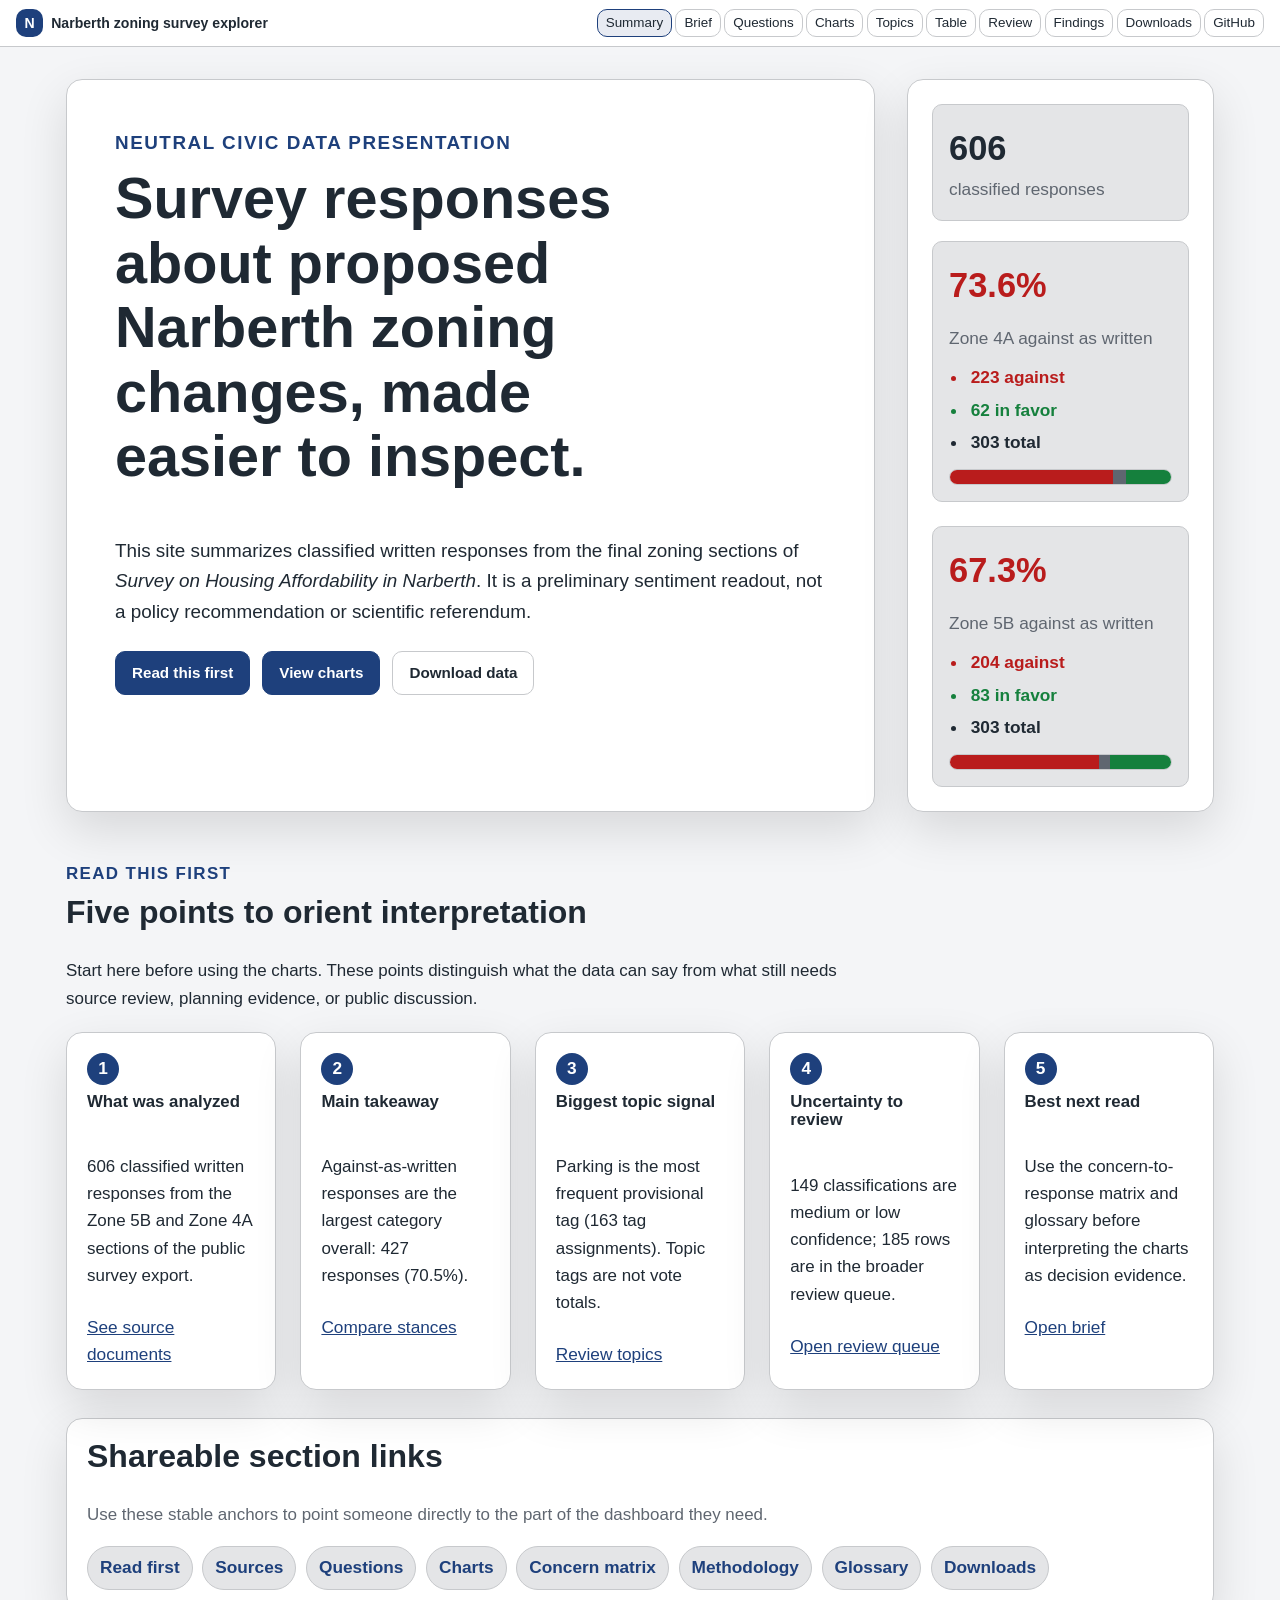
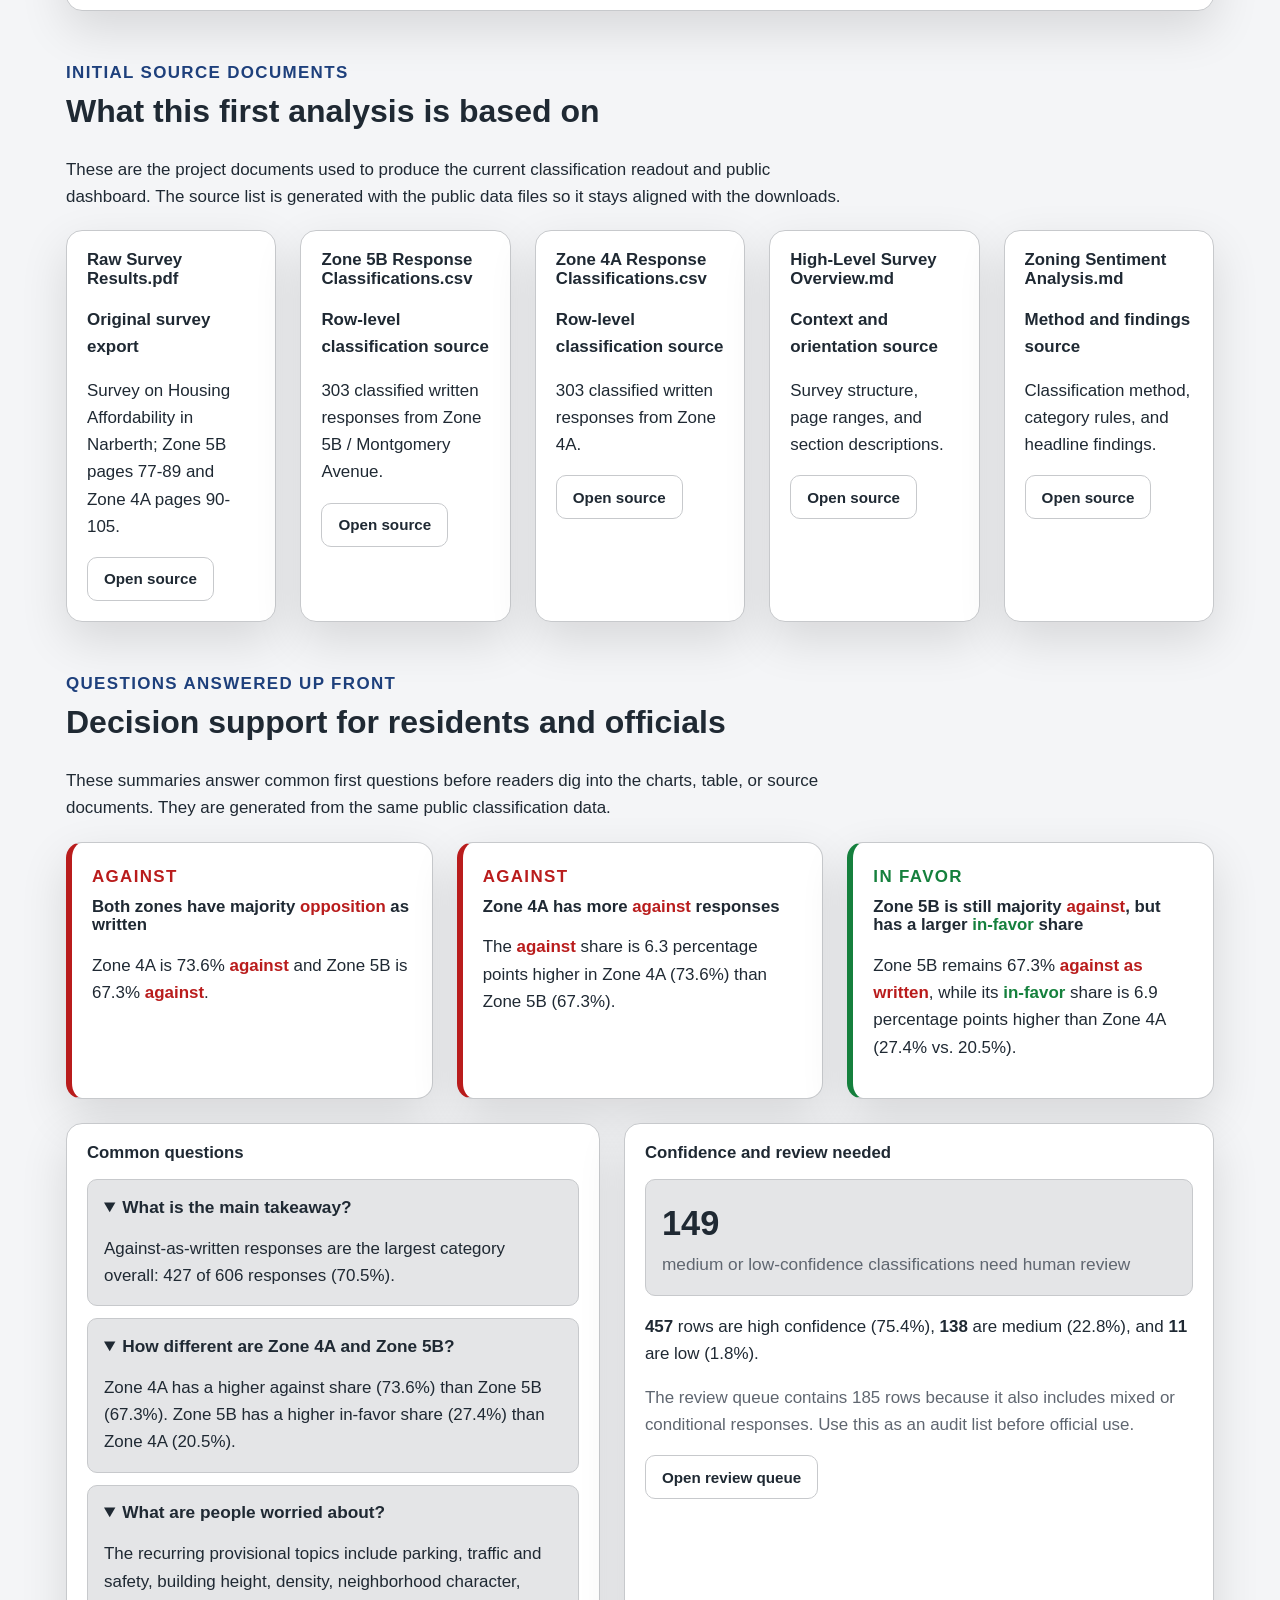
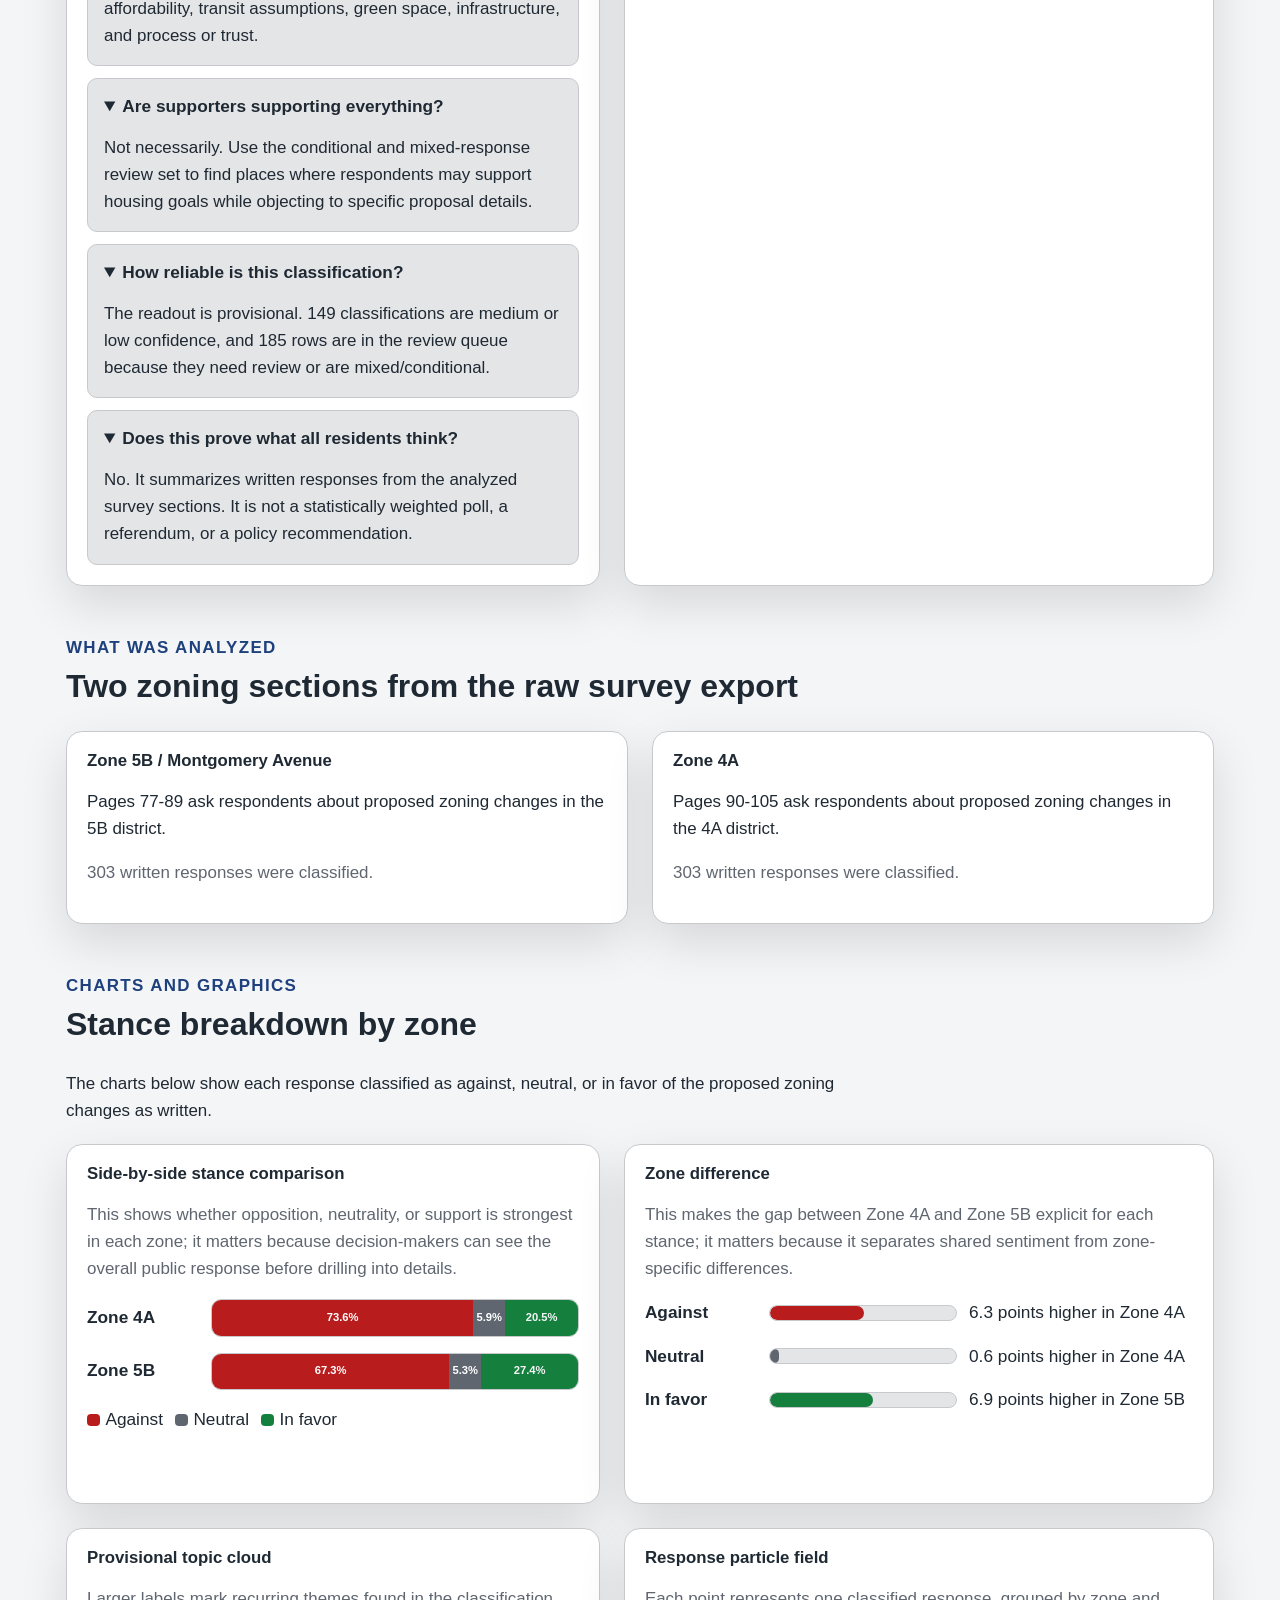
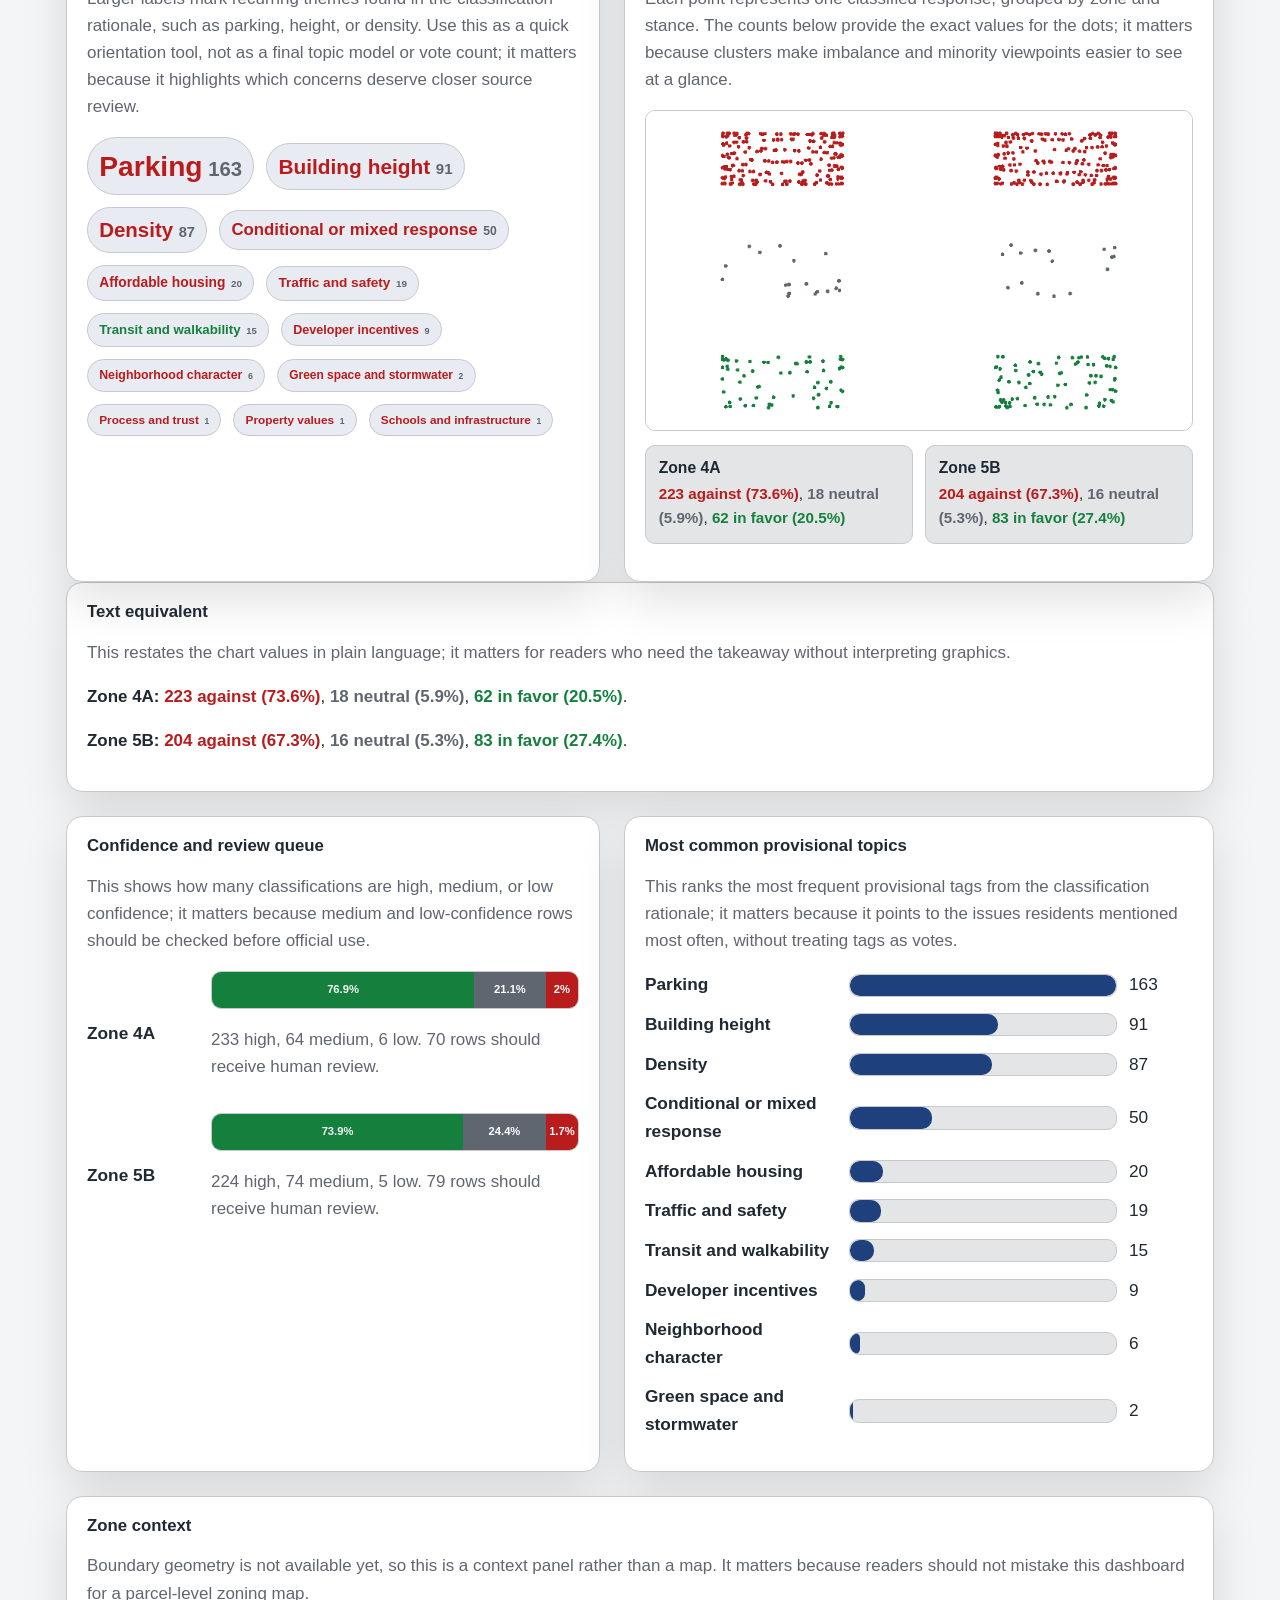
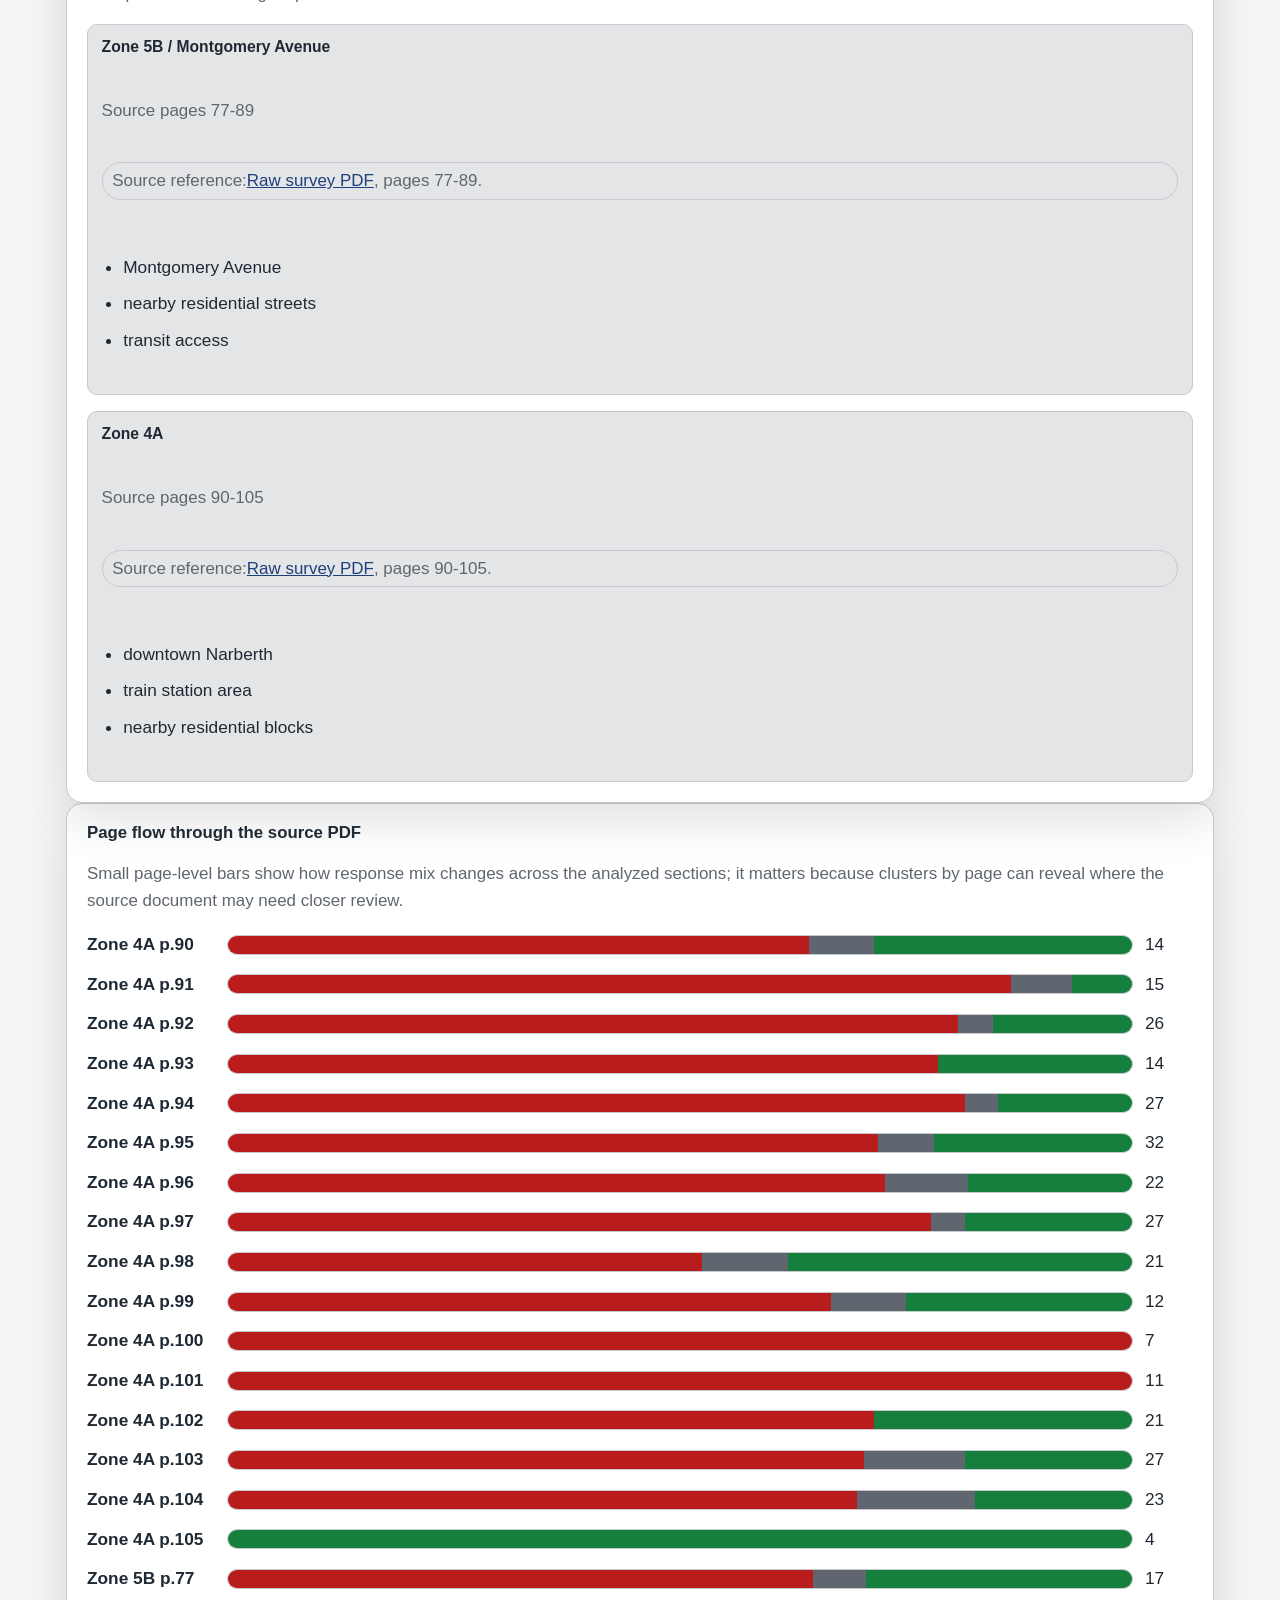
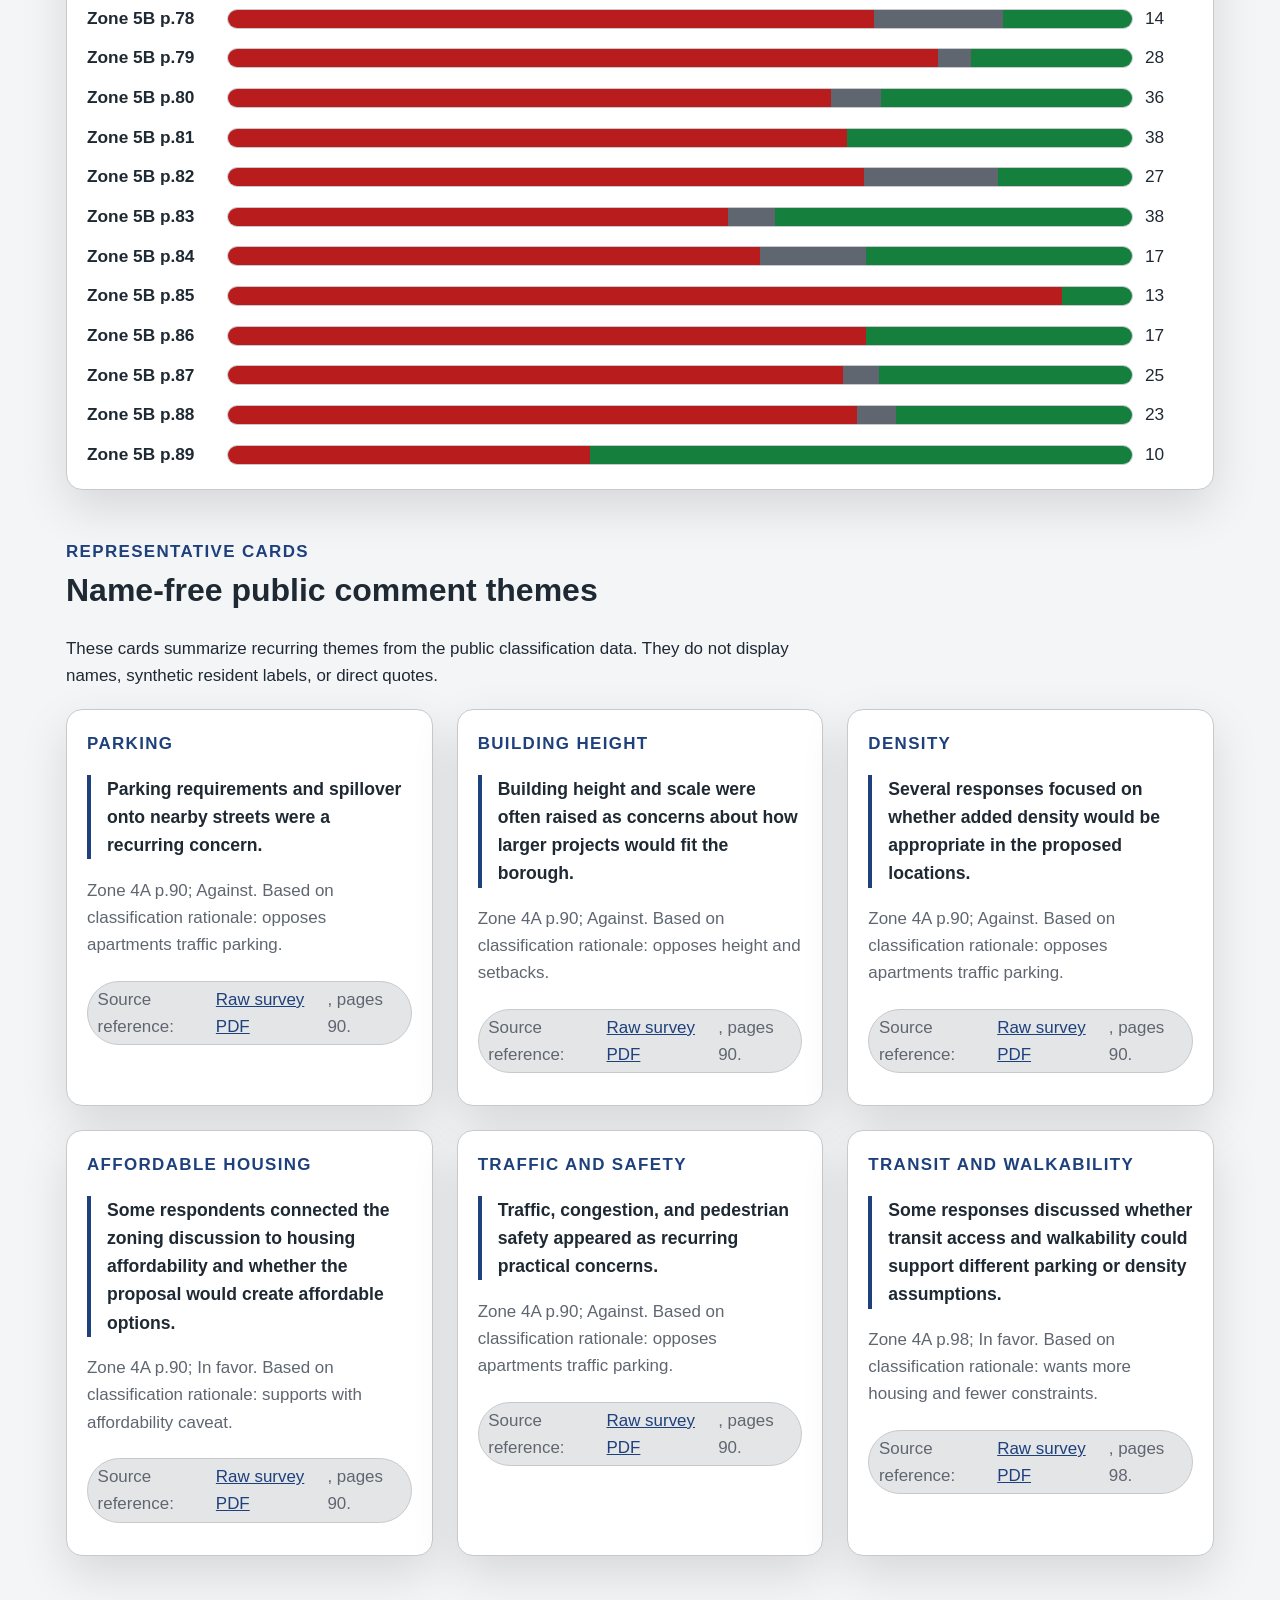
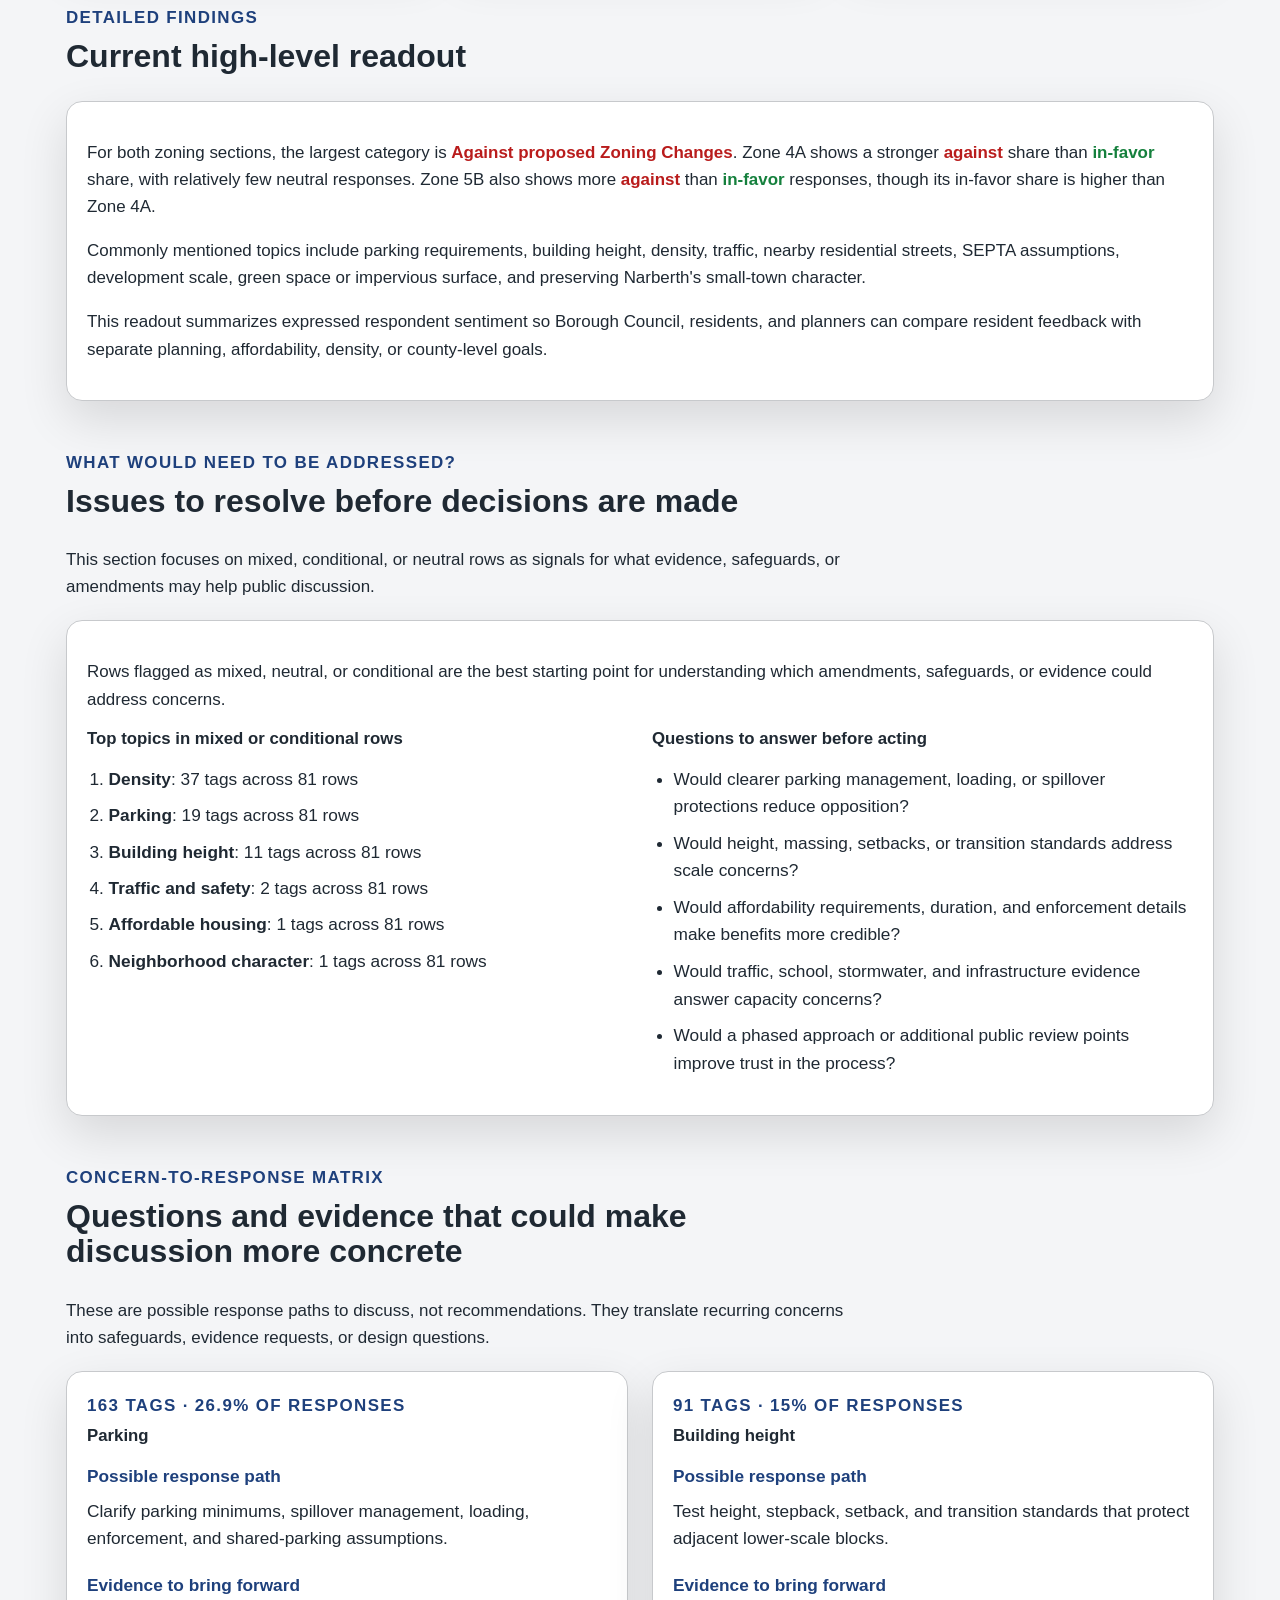
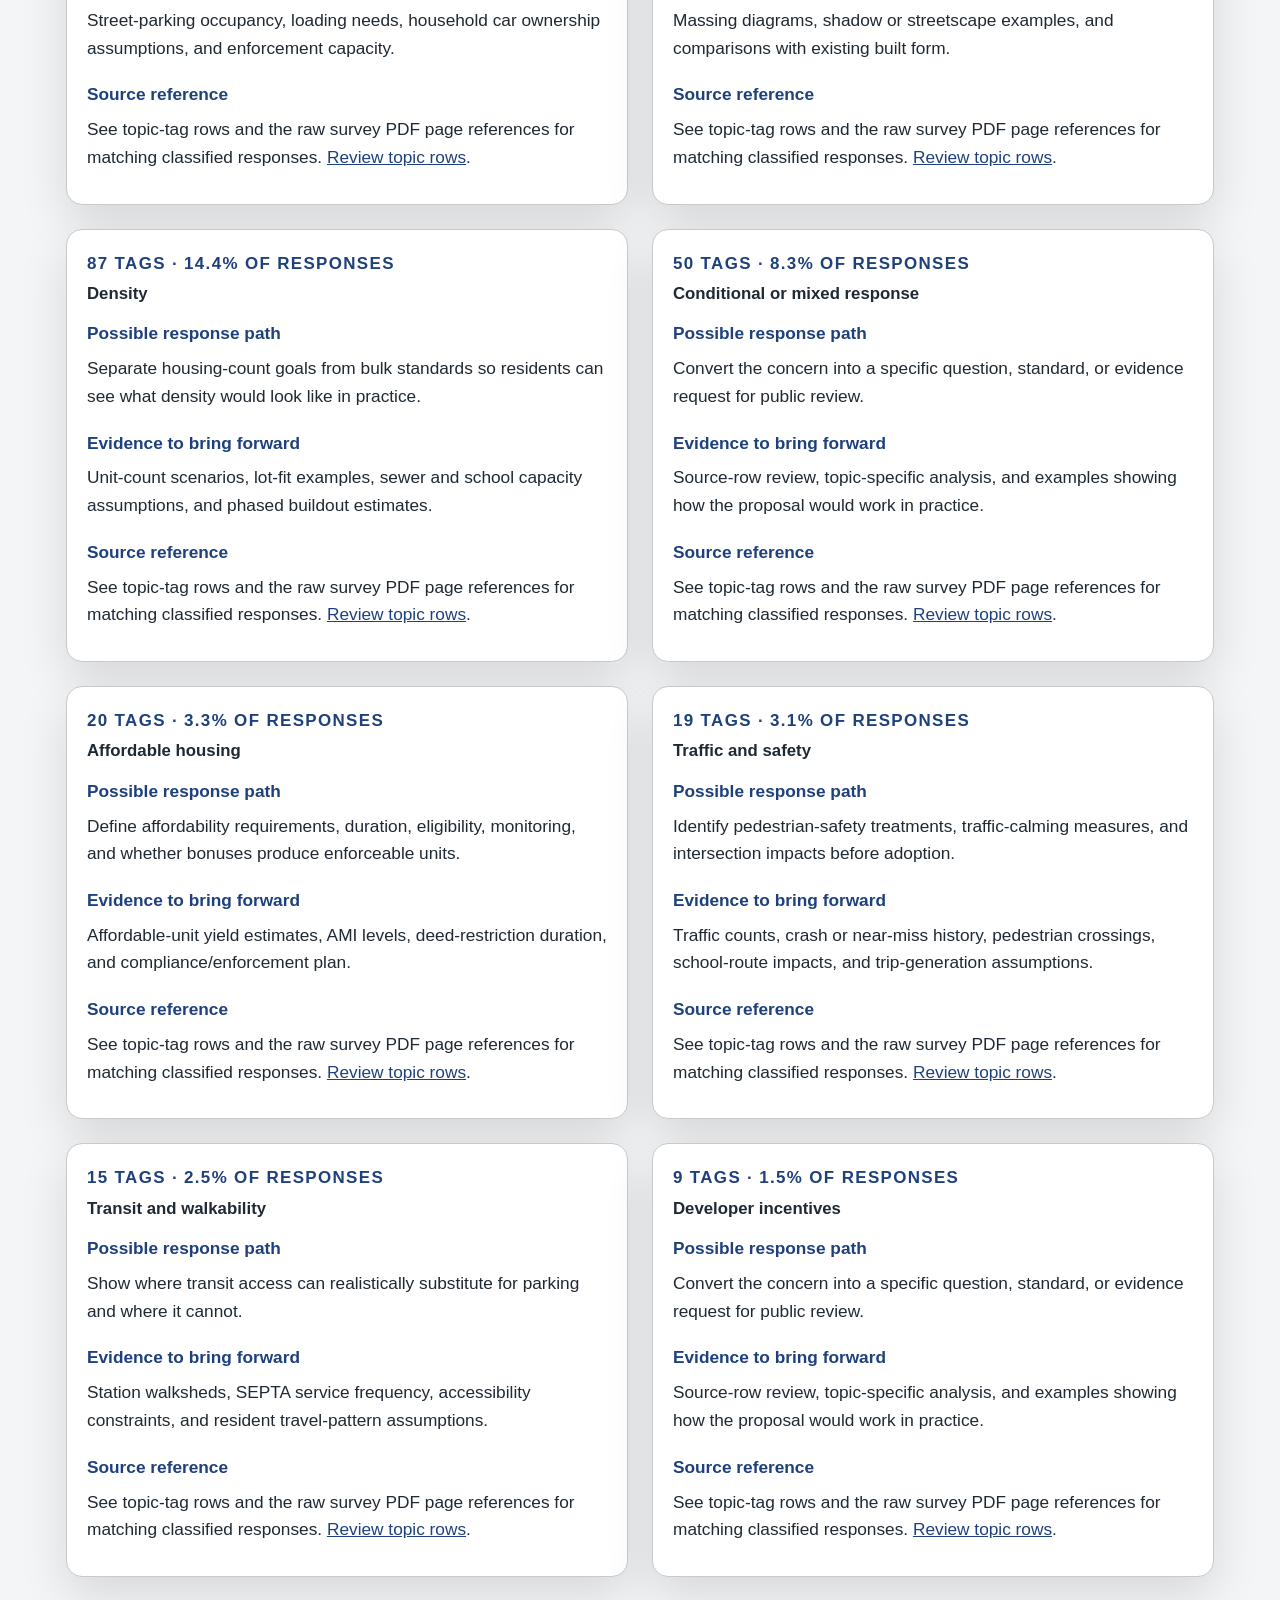
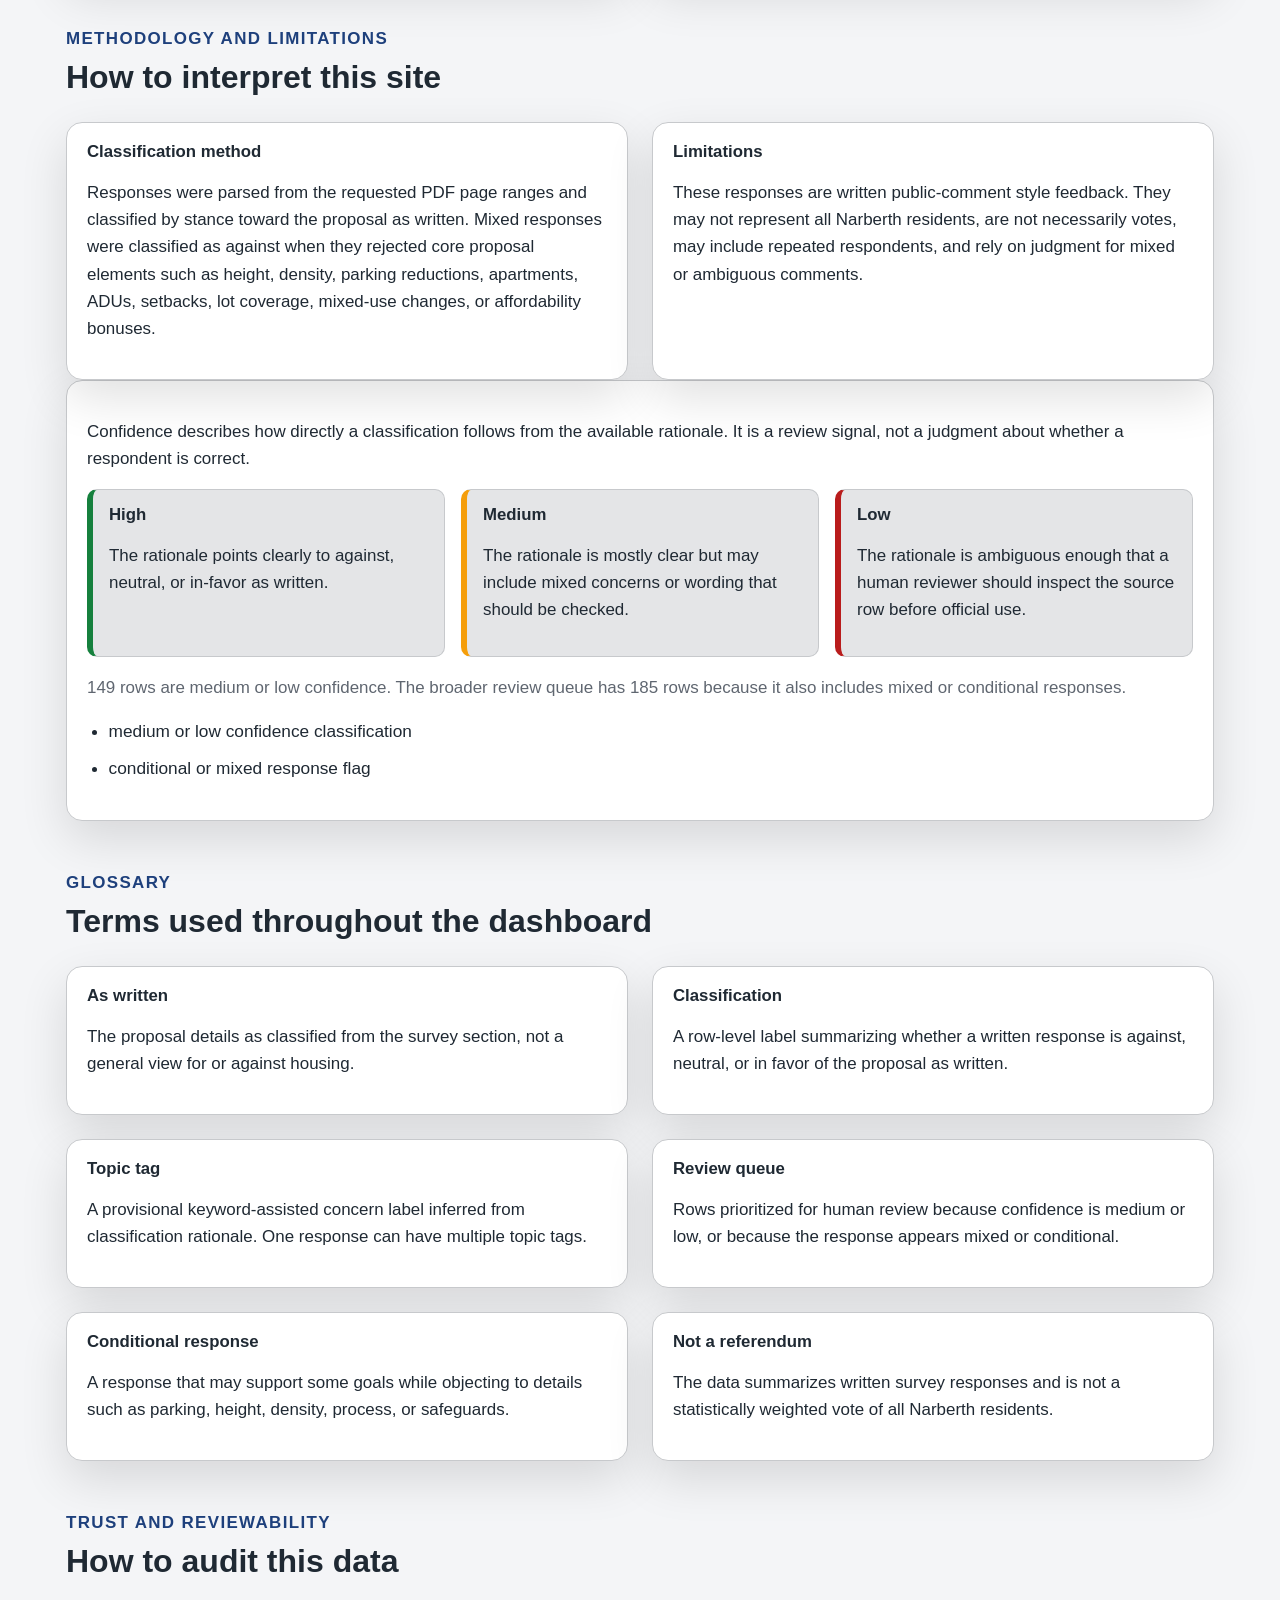
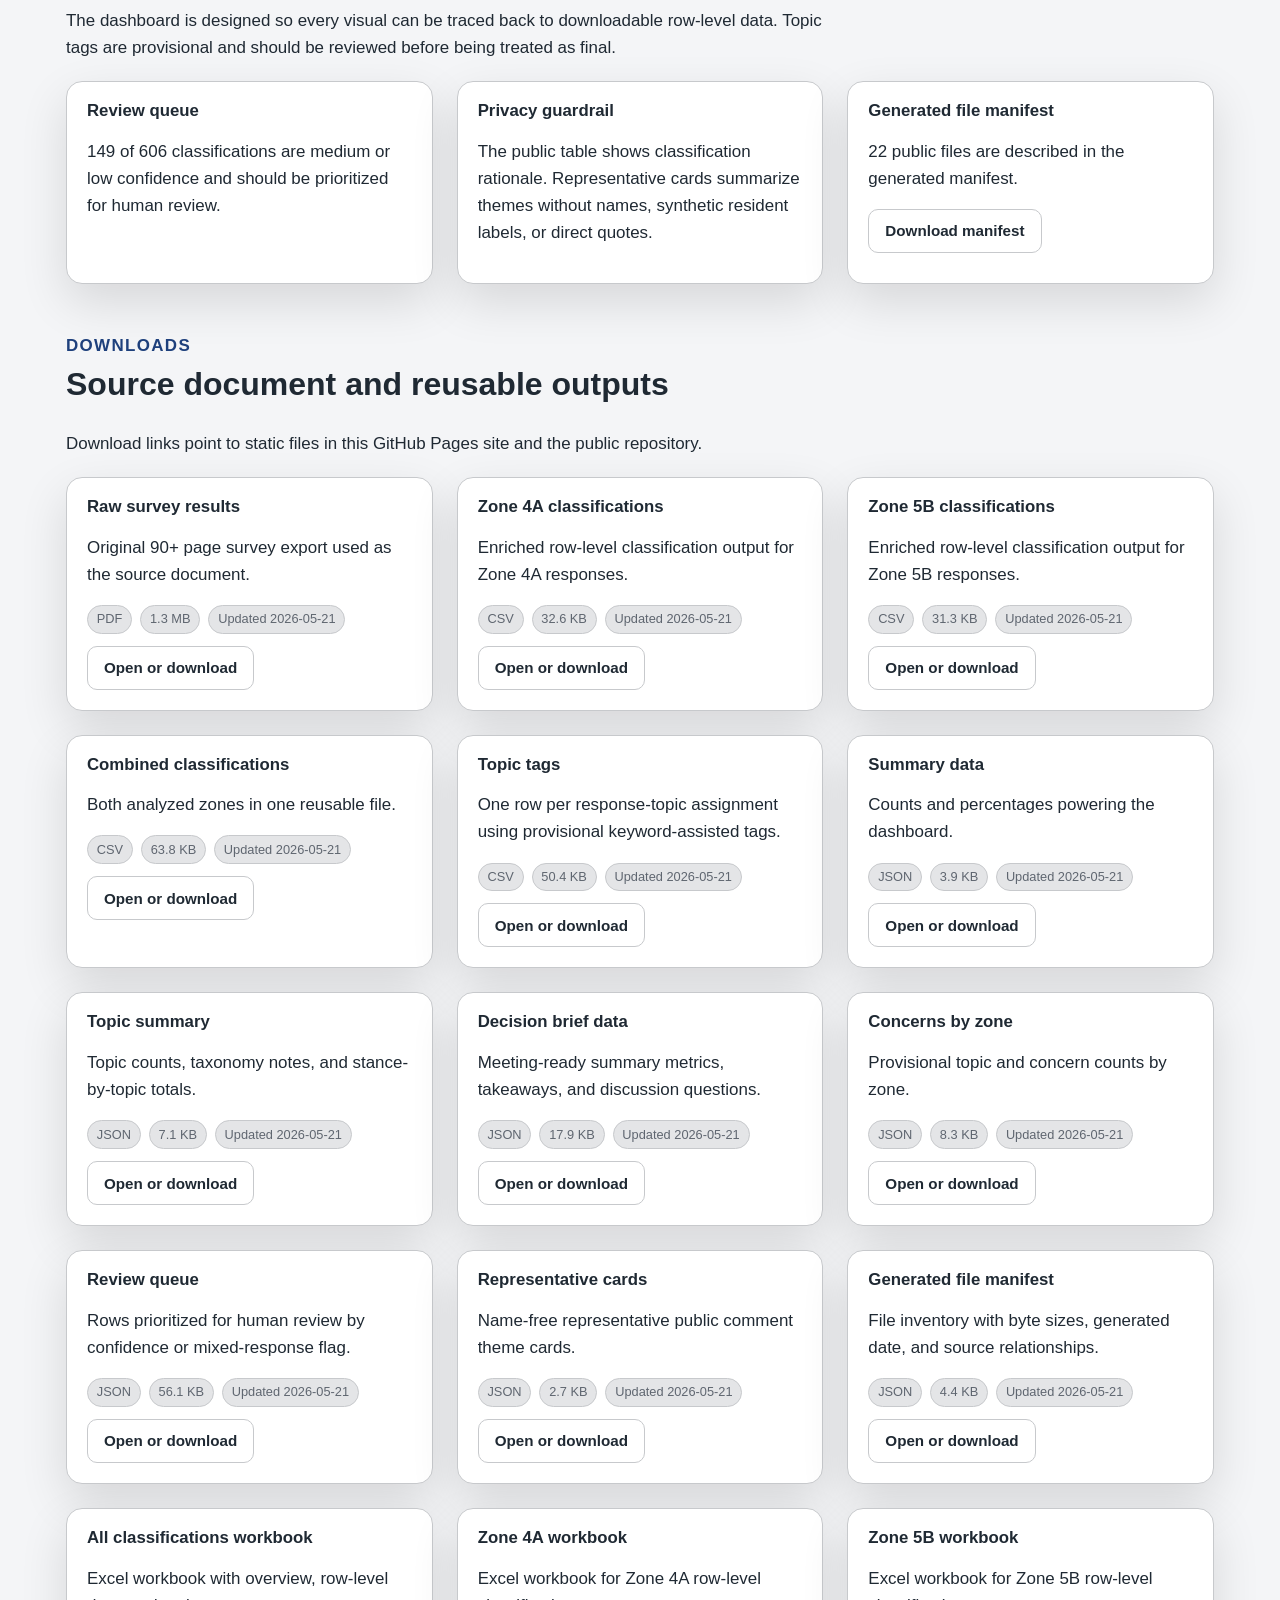
==== docs/index.html @ 522f93df "feat(site): clarify chart takeaways Co-authored-by: Copilot <223556219+Copilot@users.noreply.github." ====
<!doctype html>
<html lang="en">
  <head>
    <meta charset="utf-8">
    <meta name="viewport" content="width=device-width, initial-scale=1">
    <script>
      (() => {
        const param = new URLSearchParams(window.location.search).get("clawpilotTheme");
        const theme =
          param || (window.matchMedia("(prefers-color-scheme: dark)").matches ? "dark" : "light");
        document.documentElement.setAttribute("data-theme", theme);
      })();
    </script>
    <title>Narberth zoning survey explorer</title>
    <meta
      name="description"
      content="Neutral public dashboard for Narberth zoning survey sentiment in Zone 4A and Zone 5B."
    >
    <link rel="stylesheet" href="assets/styles.css">
  </head>
  <body>
    <header class="site-header">
      <nav class="top-nav" aria-label="Primary navigation">
        <a class="brand" href="index.html#home" aria-label="Narberth zoning survey explorer home">
          <span class="brand-mark" aria-hidden="true">N</span>
          <span>Narberth zoning survey explorer</span>
        </a>
        <button class="nav-toggle" type="button" aria-expanded="false" aria-controls="nav-links">
          Menu
        </button>
        <div id="nav-links" class="nav-links">
          <a href="#home">Summary</a>
          <a href="brief.html">Brief</a>
          <a href="#questions">Questions</a>
          <a href="#charts">Charts</a>
          <a href="topics.html">Topics</a>
          <a href="table.html">Table</a>
          <a href="review.html">Review</a>
          <a href="#findings">Findings</a>
          <a href="#downloads">Downloads</a>
          <a href="https://github.com/DaveVoyles/Narberth-Zoning" rel="noreferrer">GitHub</a>
        </div>
      </nav>
    </header>

    <main>
      <section id="home" class="page-section hero">
        <div class="hero-copy">
          <p class="eyebrow">Neutral civic data presentation</p>
          <h1>Survey responses about proposed Narberth zoning changes, made easier to inspect.</h1>
          <p>
            This site summarizes classified written responses from the final zoning sections of
            <cite>Survey on Housing Affordability in Narberth</cite>. It is a preliminary sentiment
            readout, not a policy recommendation or scientific referendum.
          </p>
          <div class="hero-actions">
            <a class="button primary" href="#read-first">Read this first</a>
            <a class="button primary" href="#charts">View charts</a>
            <a class="button" href="#downloads">Download data</a>
          </div>
        </div>
        <aside class="hero-panel" aria-label="Headline response counts">
          <div class="stat">
            <span class="stat-value">606</span>
            <span class="stat-label">classified responses</span>
          </div>
          <div class="mini-grid" id="summary-cards" aria-live="polite"></div>
        </aside>
      </section>

      <section id="read-first" class="page-section">
        <div class="section-heading">
          <p class="eyebrow">Read this first</p>
          <h2>Five points to orient interpretation</h2>
          <p>
            Start here before using the charts. These points distinguish what the data can say from
            what still needs source review, planning evidence, or public discussion.
          </p>
        </div>
        <div id="read-first-panel" class="card-grid read-first-grid"></div>
      </section>

      <section id="section-links" class="page-section compact-section">
        <div class="content-card">
          <h2>Shareable section links</h2>
          <p class="muted">Use these stable anchors to point someone directly to the part of the dashboard they need.</p>
          <nav class="anchor-list" aria-label="Shareable section links">
            <a href="#read-first">Read first</a>
            <a href="#sources">Sources</a>
            <a href="#questions">Questions</a>
            <a href="#charts">Charts</a>
            <a href="#concern-response">Concern matrix</a>
            <a href="#methodology">Methodology</a>
            <a href="#glossary">Glossary</a>
            <a href="#downloads">Downloads</a>
          </nav>
        </div>
      </section>

      <section id="sources" class="page-section">
        <div class="section-heading">
          <p class="eyebrow">Initial source documents</p>
          <h2>What this first analysis is based on</h2>
          <p>
            These are the project documents used to produce the current classification readout and
            public dashboard. The source list is generated with the public data files so it stays
            aligned with the downloads.
          </p>
        </div>
        <div id="source-documents" class="card-grid source-grid"></div>
      </section>

      <section id="questions" class="page-section">
        <div class="section-heading">
          <p class="eyebrow">Questions answered up front</p>
          <h2>Decision support for residents and officials</h2>
          <p>
            These summaries answer common first questions before readers dig into the charts, table,
            or source documents. They are generated from the same public classification data.
          </p>
        </div>
        <div id="zone-comparison-cards" class="card-grid three"></div>
        <div class="chart-layout secondary-charts">
          <article class="card">
            <h3>Common questions</h3>
            <div id="decision-faq" class="faq-list"></div>
          </article>
          <article class="card">
            <h3>Confidence and review needed</h3>
            <div id="confidence-callout"></div>
          </article>
        </div>
      </section>

      <section class="page-section">
        <div class="section-heading">
          <p class="eyebrow">What was analyzed</p>
          <h2>Two zoning sections from the raw survey export</h2>
        </div>
        <div class="card-grid two">
          <article class="card">
            <h3>Zone 5B / Montgomery Avenue</h3>
            <p>Pages 77-89 ask respondents about proposed zoning changes in the 5B district.</p>
            <p class="muted">303 written responses were classified.</p>
          </article>
          <article class="card">
            <h3>Zone 4A</h3>
            <p>Pages 90-105 ask respondents about proposed zoning changes in the 4A district.</p>
            <p class="muted">303 written responses were classified.</p>
          </article>
        </div>
      </section>

      <section id="charts" class="page-section">
        <div class="section-heading">
          <p class="eyebrow">Charts and graphics</p>
          <h2>Stance breakdown by zone</h2>
          <p>
            The charts below show each response classified as against, neutral, or in favor of the
            proposed zoning changes as written.
          </p>
        </div>
        <div class="chart-layout">
          <article class="card chart-card">
            <h3>Side-by-side stance comparison</h3>
            <p class="muted">
              This shows whether opposition, neutrality, or support is strongest in each zone; it matters
              because decision-makers can see the overall public response before drilling into details.
            </p>
            <div id="bar-chart" class="bar-chart" role="img" aria-label="Bar chart comparing sentiment percentages for Zone 4A and Zone 5B"></div>
          </article>
          <article class="card chart-card">
            <h3>Zone difference</h3>
            <p class="muted">
              This makes the gap between Zone 4A and Zone 5B explicit for each stance; it matters
              because it separates shared sentiment from zone-specific differences.
            </p>
            <div id="difference-chart" class="difference-chart"></div>
          </article>
        </div>
        <div class="chart-layout secondary-charts">
          <article class="card chart-card">
            <h3>Provisional topic cloud</h3>
            <p class="muted">
              Larger labels mark recurring themes found in the classification rationale, such as
              parking, height, or density. Use this as a quick orientation tool, not as a final
              topic model or vote count; it matters because it highlights which concerns deserve
              closer source review.
            </p>
            <div id="topic-cloud" class="topic-cloud" aria-label="Provisional topic cloud"></div>
          </article>
          <article class="card chart-card">
            <h3>Response particle field</h3>
            <p class="muted">
              Each point represents one classified response, grouped by zone and stance. The counts
              below provide the exact values for the dots; it matters because clusters make imbalance
              and minority viewpoints easier to see at a glance.
            </p>
            <canvas id="particle-canvas" width="720" height="420" aria-label="Interactive particle visualization of classified responses"></canvas>
            <div id="particle-values" class="particle-values" aria-label="Particle field values"></div>
            <p id="webgl-status" class="muted" role="status"></p>
          </article>
        </div>
        <div class="card">
          <h3>Text equivalent</h3>
          <p class="muted">
            This restates the chart values in plain language; it matters for readers who need the
            takeaway without interpreting graphics.
          </p>
          <div id="chart-text-summary"></div>
        </div>
        <div class="chart-layout secondary-charts">
          <article class="card chart-card">
            <h3>Confidence and review queue</h3>
            <p class="muted">
              This shows how many classifications are high, medium, or low confidence; it matters
              because medium and low-confidence rows should be checked before official use.
            </p>
            <div id="confidence-chart" class="bar-chart" role="img" aria-label="Confidence distribution by zone"></div>
          </article>
          <article class="card chart-card">
            <h3>Most common provisional topics</h3>
            <p class="muted">
              This ranks the most frequent provisional tags from the classification rationale; it matters
              because it points to the issues residents mentioned most often, without treating tags as votes.
            </p>
            <div id="topic-chart" class="bar-chart" role="img" aria-label="Most common provisional topics"></div>
          </article>
        </div>
        <div class="chart-layout secondary-charts single-chart">
          <article class="card chart-card">
            <h3>Zone context</h3>
            <p class="muted">
              Boundary geometry is not available yet, so this is a context panel rather than a map.
              It matters because readers should not mistake this dashboard for a parcel-level zoning map.
            </p>
            <div id="zone-context" class="zone-context"></div>
          </article>
        </div>
        <article class="card chart-card">
          <h3>Page flow through the source PDF</h3>
          <p class="muted">
            Small page-level bars show how response mix changes across the analyzed sections; it matters
            because clusters by page can reveal where the source document may need closer review.
          </p>
          <div id="page-chart" class="page-chart" role="img" aria-label="Stance distribution by PDF page"></div>
        </article>
      </section>

      <section id="representative-cards" class="page-section">
        <div class="section-heading">
          <p class="eyebrow">Representative cards</p>
          <h2>Name-free public comment themes</h2>
          <p>
            These cards summarize recurring themes from the public classification data. They do not
            display names, synthetic resident labels, or direct quotes.
          </p>
        </div>
        <div id="quote-card-grid" class="card-grid three"></div>
      </section>

      <section id="findings" class="page-section">
        <div class="section-heading">
          <p class="eyebrow">Detailed findings</p>
          <h2>Current high-level readout</h2>
        </div>
        <div class="content-card">
          <p>
            For both zoning sections, the largest category is
            <strong class="tone-negative">Against proposed Zoning Changes</strong>.
            Zone 4A shows a stronger <span class="tone-negative">against</span> share than
            <span class="tone-positive">in-favor</span> share, with relatively few neutral responses.
            Zone 5B also shows more <span class="tone-negative">against</span> than
            <span class="tone-positive">in-favor</span> responses, though its in-favor share is higher
            than Zone 4A.
          </p>
          <p>
            Commonly mentioned topics include parking requirements, building height, density, traffic,
            nearby residential streets, SEPTA assumptions, development scale, green space or impervious
            surface, and preserving Narberth's small-town character.
          </p>
          <p>
            This readout summarizes expressed respondent sentiment so Borough Council, residents, and
            planners can compare resident feedback with separate planning, affordability, density, or
            county-level goals.
          </p>
        </div>
      </section>

      <section id="change-minds" class="page-section">
        <div class="section-heading">
          <p class="eyebrow">What would need to be addressed?</p>
          <h2>Issues to resolve before decisions are made</h2>
          <p>
            This section focuses on mixed, conditional, or neutral rows as signals for what evidence,
            safeguards, or amendments may help public discussion.
          </p>
        </div>
        <div id="change-minds-panel" class="card"></div>
      </section>

      <section id="concern-response" class="page-section">
        <div class="section-heading">
          <p class="eyebrow">Concern-to-response matrix</p>
          <h2>Questions and evidence that could make discussion more concrete</h2>
          <p>
            These are possible response paths to discuss, not recommendations. They translate
            recurring concerns into safeguards, evidence requests, or design questions.
          </p>
        </div>
        <div id="concern-response-matrix" class="matrix-grid"></div>
      </section>

      <section id="methodology" class="page-section">
        <div class="section-heading">
          <p class="eyebrow">Methodology and limitations</p>
          <h2>How to interpret this site</h2>
        </div>
        <div class="card-grid two">
          <article class="card">
            <h3>Classification method</h3>
            <p>
              Responses were parsed from the requested PDF page ranges and classified by stance toward
              the proposal as written. Mixed responses were classified as against when they rejected
              core proposal elements such as height, density, parking reductions, apartments, ADUs,
              setbacks, lot coverage, mixed-use changes, or affordability bonuses.
            </p>
          </article>
          <article class="card">
            <h3>Limitations</h3>
            <p>
              These responses are written public-comment style feedback. They may not represent all
              Narberth residents, are not necessarily votes, may include repeated respondents, and
              rely on judgment for mixed or ambiguous comments.
            </p>
          </article>
        </div>
        <div id="confidence-explainer" class="card confidence-explainer"></div>
      </section>

      <section id="glossary" class="page-section">
        <div class="section-heading">
          <p class="eyebrow">Glossary</p>
          <h2>Terms used throughout the dashboard</h2>
        </div>
        <div id="glossary-list" class="glossary-grid"></div>
      </section>

      <section id="audit" class="page-section">
        <div class="section-heading">
          <p class="eyebrow">Trust and reviewability</p>
          <h2>How to audit this data</h2>
          <p>
            The dashboard is designed so every visual can be traced back to downloadable row-level
            data. Topic tags are provisional and should be reviewed before being treated as final.
          </p>
        </div>
        <div class="card-grid three">
          <article class="card">
            <h3>Review queue</h3>
            <p id="review-queue-summary">Loading confidence review summary...</p>
          </article>
          <article class="card">
            <h3>Privacy guardrail</h3>
            <p>
              The public table shows classification rationale. Representative cards summarize themes
              without names, synthetic resident labels, or direct quotes.
            </p>
          </article>
          <article class="card">
            <h3>Generated file manifest</h3>
            <p id="manifest-summary">Loading generated file manifest...</p>
            <a class="button" href="data/manifest.json" download>Download manifest</a>
          </article>
        </div>
      </section>

      <section id="downloads" class="page-section">
        <div class="section-heading">
          <p class="eyebrow">Downloads</p>
          <h2>Source document and reusable outputs</h2>
          <p>Download links point to static files in this GitHub Pages site and the public repository.</p>
        </div>
        <div id="download-grid" class="card-grid three"></div>
      </section>
    </main>

    <footer class="site-footer">
      <p>
        Built from public project files in
        <a href="https://github.com/DaveVoyles/Narberth-Zoning" rel="noreferrer">DaveVoyles/Narberth-Zoning</a>.
      </p>
      <p class="muted">Neutral presentation of survey classifications; no policy recommendation is made.</p>
    </footer>

    <noscript>
      <div class="noscript">
        JavaScript is disabled. Use these direct downloads:
        <a href="documents/raw-survey-results.pdf">raw PDF</a>,
        <a href="data/combined-classified.csv">combined CSV</a>,
        <a href="data/topic-tags.csv">topic tags CSV</a>,
        <a href="data/summary.json">summary JSON</a>, and
        <a href="documents/narberth-zoning-classifications.xlsx">Excel workbook</a>.
      </div>
    </noscript>
    <script src="assets/app.js"></script>
  </body>
</html>
---- docs/assets/styles.css ----
:root {
  color-scheme: light;
  --cp-bg: #f4f5f7;
  --cp-bg-elevated: #ffffff;
  --cp-surface: #ffffff;
  --cp-surface-soft: #e4e5e7;
  --cp-border: #c7c9cc;
  --cp-border-strong: #6c7077;
  --cp-text: #1f2933;
  --cp-text-muted: #5f6670;
  --cp-text-soft: #6f7782;
  --cp-accent: #1e407c;
  --cp-accent-hover: #001e44;
  --cp-accent-soft: rgba(30, 64, 124, 0.1);
  --cp-accent-fg: #ffffff;
  --cp-success: #15803d;
  --cp-danger: #b91c1c;
  --cp-warning: #f59e0b;
  --cp-link: #1e407c;
  --cp-shadow: 0 18px 48px rgba(0, 0, 0, 0.12);
  --cp-overlay: rgba(255, 255, 255, 0.8);
  --cp-panel: rgba(255, 255, 255, 0.86);
  --cp-panel-strong: rgba(255, 255, 255, 0.96);
  --cp-sheen: rgba(255, 255, 255, 0.55);
  --cp-highlight: rgba(30, 64, 124, 0.12);
}
html[data-theme="dark"] {
  color-scheme: dark;
  --cp-bg: #0b1628;
  --cp-bg-elevated: #101f36;
  --cp-surface: #14243d;
  --cp-surface-soft: #1f2f49;
  --cp-border: #33445f;
  --cp-border-strong: #7c8798;
  --cp-text: #f4f5f7;
  --cp-text-muted: #c7c9cc;
  --cp-text-soft: #a8adb5;
  --cp-accent: #8fb3e8;
  --cp-accent-hover: #b8cff0;
  --cp-accent-soft: rgba(143, 179, 232, 0.16);
  --cp-accent-fg: #001e44;
  --cp-success: #4ade80;
  --cp-danger: #f87171;
  --cp-warning: #fbbf24;
  --cp-link: #b8cff0;
  --cp-shadow: 0 18px 48px rgba(0, 0, 0, 0.32);
  --cp-overlay: rgba(11, 22, 40, 0.88);
  --cp-panel: rgba(20, 36, 61, 0.72);
  --cp-panel-strong: rgba(20, 36, 61, 0.96);
  --cp-sheen: rgba(255, 255, 255, 0.04);
  --cp-highlight: rgba(143, 179, 232, 0.14);
}

* {
  box-sizing: border-box;
}

html {
  scroll-behavior: smooth;
}

@media (prefers-reduced-motion: reduce) {
  html {
    scroll-behavior: auto;
  }

  *,
  *::before,
  *::after {
    animation-duration: 1ms !important;
    animation-iteration-count: 1 !important;
    transition-duration: 1ms !important;
  }
}

body {
  margin: 0;
  background: var(--cp-bg);
  color: var(--cp-text);
  font-family: "Segoe UI", Aptos, Calibri, -apple-system, BlinkMacSystemFont, sans-serif;
  font-size: 1.08rem;
  line-height: 1.6;
}

a {
  color: var(--cp-link);
}

a:hover {
  color: var(--cp-accent-hover);
}

.site-header {
  position: sticky;
  top: 0;
  z-index: 10;
  background: var(--cp-panel-strong);
  border-bottom: 1px solid var(--cp-border);
}

.top-nav {
  display: flex;
  align-items: center;
  justify-content: space-between;
  gap: 0.5rem;
  max-width: 1280px;
  margin: 0 auto;
  padding: 0.55rem 1rem;
}

.brand {
  display: inline-flex;
  align-items: center;
  gap: 0.5rem;
  color: var(--cp-text);
  font-size: 0.88rem;
  font-weight: 700;
  text-decoration: none;
  white-space: nowrap;
}

.brand-mark {
  display: inline-grid;
  width: 1.7rem;
  height: 1.7rem;
  place-items: center;
  border-radius: 0.625rem;
  background: var(--cp-accent);
  color: var(--cp-accent-fg);
}

.nav-links {
  display: flex;
  flex-wrap: nowrap;
  align-items: center;
  justify-content: flex-end;
  gap: 0.2rem;
}

.nav-links a,
.nav-toggle,
.button {
  border: 1px solid var(--cp-border);
  border-radius: 0.625rem;
  background: var(--cp-surface);
  color: var(--cp-text);
  font: inherit;
  line-height: 1;
  text-decoration: none;
}

.nav-links a,
.nav-toggle {
  padding: 0.4rem 0.5rem;
  font-size: 0.84rem;
  white-space: nowrap;
}

.nav-links a.active {
  border-color: var(--cp-accent);
  background: var(--cp-accent-soft);
}

.nav-toggle {
  display: none;
}

main {
  max-width: 1180px;
  margin: 0 auto;
  padding: 2rem 1rem 4rem;
}

.page-section {
  margin: 0 0 3rem;
  scroll-margin-top: 5rem;
}

.hero {
  display: grid;
  grid-template-columns: minmax(0, 1.45fr) minmax(280px, 0.55fr);
  gap: 2rem;
  align-items: stretch;
}

.hero-copy,
.hero-panel,
.card,
.content-card {
  border: 1px solid var(--cp-border);
  border-radius: 16px;
  background: var(--cp-surface);
  box-shadow: var(--cp-shadow);
}

.hero-copy {
  padding: clamp(1.5rem, 4vw, 3rem);
}

.hero-panel {
  display: flex;
  flex-direction: column;
  gap: 1.25rem;
  padding: 1.5rem;
}

.eyebrow {
  margin: 0 0 0.5rem;
  color: var(--cp-accent);
  font-size: 0.78rem;
  font-weight: 700;
  letter-spacing: 0.08em;
  text-transform: uppercase;
}

h1,
h2,
h3,
h4 {
  margin-block-start: 0;
  line-height: 1.12;
}

h1 {
  max-width: 18ch;
  font-size: clamp(1.9rem, 5.4vw, 3.6rem);
}

h2 {
  font-size: clamp(1.45rem, 2.5vw, 2.15rem);
}

h3 {
  font-size: 1.05rem;
}

h4 {
  margin-block-end: 0.5rem;
  font-size: 0.98rem;
}

.hero-copy p {
  max-width: 72ch;
  font-size: 1.18rem;
}

.hero-actions {
  display: flex;
  flex-wrap: wrap;
  gap: 0.75rem;
  margin-top: 1.5rem;
}

.button {
  display: inline-flex;
  align-items: center;
  justify-content: center;
  min-height: 2.75rem;
  padding: 0.75rem 1rem;
  font-size: 0.95rem;
  font-weight: 700;
}

.button.primary {
  border-color: var(--cp-accent);
  background: var(--cp-accent);
  color: var(--cp-accent-fg);
}

.stat {
  padding: 1rem;
  border: 1px solid var(--cp-border);
  border-radius: 0.625rem;
  background: var(--cp-surface-soft);
}

.stat-value {
  display: block;
  font-size: 2.15rem;
  font-weight: 800;
}

.stat-label,
.muted {
  color: var(--cp-text-muted);
}

.summary-stat {
  display: grid;
  gap: 0.75rem;
}

.summary-breakdown {
  display: grid;
  gap: 0.3rem;
  margin: 0;
  padding-left: 1.2rem;
}

.summary-breakdown li {
  padding-left: 0.15rem;
  font-weight: 800;
}

.summary-breakdown li:last-child {
  color: var(--cp-text);
}

.summary-rounded-bar {
  display: flex;
  overflow: hidden;
  height: 1rem;
  border: 1px solid var(--cp-border);
  border-radius: 999px;
  background: var(--cp-surface);
}

.summary-rounded-bar .segment {
  min-width: 0;
  font-size: 0;
}

.visually-hidden {
  position: absolute;
  overflow: hidden;
  width: 1px;
  height: 1px;
  margin: -1px;
  padding: 0;
  border: 0;
  clip: rect(0 0 0 0);
  white-space: nowrap;
}

.mini-grid,
.card-grid {
  display: grid;
  gap: 1.5rem;
}

.mini-grid {
  grid-template-columns: 1fr;
}

#brief-content {
  display: grid;
  gap: 1.75rem;
}

.card-grid.two {
  grid-template-columns: repeat(2, minmax(0, 1fr));
}

.card-grid.three {
  grid-template-columns: repeat(3, minmax(0, 1fr));
}

.compact-grid {
  margin-top: 1rem;
}

.source-grid {
  grid-template-columns: repeat(5, minmax(0, 1fr));
}

.read-first-grid {
  grid-template-columns: repeat(5, minmax(0, 1fr));
}

.card,
.content-card {
  padding: 1.25rem;
}

.section-heading {
  max-width: 780px;
  margin-bottom: 1.25rem;
}

.section-heading p,
.content-card p,
.card p {
  font-size: 1.06rem;
}

.chart-layout {
  display: grid;
  grid-template-columns: minmax(0, 0.95fr) minmax(320px, 1.05fr);
  gap: 1.5rem;
}

.secondary-charts {
  margin-top: 1.5rem;
}

.single-chart {
  grid-template-columns: 1fr;
}

.chart-card {
  min-height: 360px;
}

.bar-group {
  display: grid;
  grid-template-columns: 7rem 1fr;
  gap: 0.75rem;
  align-items: center;
  margin: 1rem 0;
}

.stack {
  display: flex;
  overflow: hidden;
  height: 2.35rem;
  border: 1px solid var(--cp-border);
  border-radius: 0.625rem;
  background: var(--cp-surface-soft);
}

.segment {
  display: inline-flex;
  align-items: center;
  justify-content: center;
  min-width: 2rem;
  color: var(--cp-accent-fg);
  font-size: 0.7rem;
  font-weight: 700;
}

.segment.against {
  background: var(--cp-danger);
}

.segment.neutral {
  background: var(--cp-text-muted);
}

.segment.favor {
  background: var(--cp-success);
  color: var(--cp-bg);
}

.legend {
  display: flex;
  flex-wrap: wrap;
  gap: 0.75rem;
  margin-top: 1rem;
}

.metric-row {
  display: grid;
  grid-template-columns: minmax(8rem, 12rem) 1fr 4rem;
  gap: 0.75rem;
  align-items: center;
  margin: 0.75rem 0;
}

.metric-row.wide {
  grid-template-columns: minmax(10rem, 16rem) 1fr 4rem;
}

.metric-track,
.page-track {
  overflow: hidden;
  height: 1.45rem;
  border: 1px solid var(--cp-border);
  border-radius: 0.625rem;
  background: var(--cp-surface-soft);
}

.metric-fill {
  display: block;
  height: 100%;
  border-radius: 0.625rem;
  background: var(--cp-accent);
}

.difference-chart {
  display: grid;
  gap: 1rem;
}

.difference-row {
  display: grid;
  grid-template-columns: 7rem 1fr minmax(10rem, 14rem);
  gap: 0.75rem;
  align-items: center;
}

.difference-track {
  overflow: hidden;
  height: 1rem;
  border: 1px solid var(--cp-border);
  border-radius: 999px;
  background: var(--cp-surface-soft);
}

.difference-fill {
  display: block;
  height: 100%;
  border-radius: 999px;
}

.difference-fill.against {
  background: var(--cp-danger);
}

.difference-fill.neutral {
  background: var(--cp-text-muted);
}

.difference-fill.favor {
  background: var(--cp-success);
}

.faq-list {
  display: grid;
  gap: 0.75rem;
}

.faq-item {
  border: 1px solid var(--cp-border);
  border-radius: 0.625rem;
  background: var(--cp-surface-soft);
}

.faq-item summary {
  cursor: pointer;
  padding: 0.85rem 1rem;
  color: var(--cp-text);
  font-weight: 800;
}

.faq-item p {
  margin: 0;
  padding: 0 1rem 1rem;
}

.compare-card {
  border-left: 6px solid var(--cp-text-muted);
}

.compare-card.against {
  border-left-color: var(--cp-danger);
}

.compare-card.favor {
  border-left-color: var(--cp-success);
}

.decision-callout {
  margin-bottom: 1rem;
}

.compact-section {
  margin-top: -1.25rem;
}

.anchor-list {
  display: flex;
  flex-wrap: wrap;
  gap: 0.6rem;
}

.anchor-list a,
.source-reference {
  border: 1px solid var(--cp-border);
  border-radius: 999px;
  background: var(--cp-surface-soft);
}

.anchor-list a {
  padding: 0.45rem 0.75rem;
  font-weight: 700;
  text-decoration: none;
}

.source-reference {
  display: inline-flex;
  margin: 0.35rem 0 0.75rem;
  padding: 0.25rem 0.6rem;
  color: var(--cp-text-muted);
  font-size: 0.86rem;
}

.read-first-card {
  display: grid;
  align-content: start;
  gap: 0.5rem;
}

.step-number {
  display: inline-grid;
  width: 2rem;
  height: 2rem;
  place-items: center;
  border-radius: 50%;
  background: var(--cp-accent);
  color: var(--cp-accent-fg);
  font-weight: 800;
}

.confidence-levels {
  display: grid;
  grid-template-columns: repeat(3, minmax(0, 1fr));
  gap: 1rem;
}

.confidence-level {
  padding: 1rem;
  border: 1px solid var(--cp-border);
  border-radius: 0.625rem;
  background: var(--cp-surface-soft);
}

.confidence-level h3 {
  text-transform: capitalize;
}

.confidence-level.high {
  border-left: 6px solid var(--cp-success);
}

.confidence-level.medium {
  border-left: 6px solid var(--cp-warning);
}

.confidence-level.low {
  border-left: 6px solid var(--cp-danger);
}

.matrix-grid,
.glossary-grid {
  display: grid;
  grid-template-columns: repeat(2, minmax(0, 1fr));
  gap: 1.5rem;
}

.matrix-card dl {
  display: grid;
  gap: 0.45rem;
  margin: 0;
}

.matrix-card dt {
  color: var(--cp-accent);
  font-weight: 800;
}

.matrix-card dd {
  margin: 0 0 0.75rem;
}

.zone-context {
  display: grid;
  gap: 1rem;
}

.zone-context-card {
  display: grid;
  grid-template-columns: auto 1fr;
  gap: 1rem;
  align-items: center;
  padding: 0.85rem;
  border: 1px solid var(--cp-border);
  border-radius: 0.625rem;
  background: var(--cp-surface-soft);
}

.zone-context-card {
  grid-template-columns: 1fr;
}

.page-chart {
  display: grid;
  gap: 0.75rem;
}

.page-row {
  display: grid;
  grid-template-columns: 8rem 1fr 3rem;
  gap: 0.75rem;
  align-items: center;
  animation: page-flow 420ms ease both;
  animation-delay: calc(min(var(--page-order, 0), 24) * 35ms);
}

.page-track {
  display: flex;
  height: 1.25rem;
}

.page-track .segment {
  min-width: 0;
  font-size: 0;
}

.legend span {
  display: inline-flex;
  align-items: center;
  gap: 0.35rem;
}

.swatch {
  display: inline-block;
  width: 0.8rem;
  height: 0.8rem;
  border-radius: 0.25rem;
  background: var(--cp-danger);
}

.swatch.neutral {
  background: var(--cp-text-muted);
}

.swatch.favor {
  background: var(--cp-success);
}

.tone-negative {
  color: var(--cp-danger);
  font-weight: 700;
}

.tone-positive {
  color: var(--cp-success);
  font-weight: 700;
}

.tone-neutral {
  color: var(--cp-text-muted);
  font-weight: 700;
}

.clean-list,
.ranked-list {
  padding-left: 1.35rem;
}

.clean-list li,
.ranked-list li {
  margin: 0.55rem 0;
}

.topic-card {
  padding-block: 1rem;
}

.topic-cloud-card {
  min-height: 240px;
}

.topic-cloud-list {
  display: flex;
  flex-wrap: wrap;
  align-items: center;
  gap: 0.75rem;
  margin: 0;
  padding: 0;
  list-style: none;
}

.topic-cloud-term {
  display: inline-flex;
  align-items: baseline;
  gap: 0.35rem;
  border: 1px solid var(--cp-border);
  border-radius: 999px;
  padding: 0.35rem 0.7rem;
  background: var(--cp-accent-soft);
  color: var(--cp-accent);
  font-size: calc(0.82rem * var(--topic-scale));
  font-weight: 800;
}

.topic-cloud-term.against {
  color: var(--cp-danger);
}

.topic-cloud-term.neutral {
  color: var(--cp-text-muted);
}

.topic-cloud-term.favor {
  color: var(--cp-success);
}

.topic-cloud-count {
  color: var(--cp-text-muted);
  font-size: 0.72em;
  font-weight: 700;
}

.heatmap-card {
  overflow-x: auto;
}

.heatmap-grid {
  display: grid;
  min-width: 720px;
  gap: 0.35rem;
}

.heatmap-header,
.heatmap-row {
  display: grid;
  grid-template-columns: minmax(14rem, 1.4fr) repeat(3, minmax(5rem, 0.55fr));
  gap: 0.35rem;
  align-items: center;
}

.heatmap-header {
  color: var(--cp-text-muted);
  font-size: 0.86rem;
  font-weight: 800;
}

.heatmap-cell {
  border-radius: 0.5rem;
  padding: 0.45rem 0.6rem;
  background: var(--cp-surface-soft);
  font-weight: 800;
  text-align: center;
}

.heatmap-cell.against {
  background: color-mix(in srgb, var(--cp-danger) var(--heatmap-weight), var(--cp-surface));
  color: var(--cp-text);
}

.heatmap-cell.neutral {
  background: color-mix(in srgb, var(--cp-text-muted) var(--heatmap-weight), var(--cp-surface));
  color: var(--cp-text);
}

.heatmap-cell.favor {
  background: color-mix(in srgb, var(--cp-success) var(--heatmap-weight), var(--cp-surface));
  color: var(--cp-text);
}

.stance-topic-grid {
  display: grid;
  grid-template-columns: repeat(3, minmax(0, 1fr));
  gap: 1rem;
}

.quote-card blockquote {
  margin: 0 0 1rem;
  padding-left: 1rem;
  border-left: 4px solid var(--cp-accent);
}

.quote-card blockquote p {
  font-size: 1.1rem;
  font-weight: 700;
}

@keyframes page-flow {
  from {
    opacity: 0;
    transform: translateY(0.4rem);
  }

  to {
    opacity: 1;
    transform: translateY(0);
  }
}

canvas {
  display: block;
  width: 100%;
  min-height: 320px;
  border: 1px solid var(--cp-border);
  border-radius: 0.625rem;
  background: var(--cp-bg-elevated);
}

.particle-values {
  display: grid;
  grid-template-columns: repeat(2, minmax(0, 1fr));
  gap: 0.75rem;
  margin-top: 0.9rem;
}

.particle-value-card {
  padding: 0.8rem;
  border: 1px solid var(--cp-border);
  border-radius: 0.625rem;
  background: var(--cp-surface-soft);
}

.particle-value-card h4 {
  margin-bottom: 0.35rem;
}

.particle-value-card p {
  margin: 0;
  font-size: 0.95rem;
}

.filters {
  display: grid;
  grid-template-columns: repeat(3, minmax(0, 1fr));
  gap: 0.75rem;
  margin-bottom: 1rem;
}

.filter-actions {
  display: flex;
  flex-wrap: wrap;
  align-items: end;
  gap: 0.75rem;
}

label {
  display: grid;
  gap: 0.35rem;
  color: var(--cp-text-muted);
  font-weight: 700;
}

select,
input {
  width: 100%;
  border: 1px solid var(--cp-border);
  border-radius: 0.625rem;
  background: var(--cp-surface);
  color: var(--cp-text);
  font: inherit;
  padding: 0.65rem 0.75rem;
}

.table-wrap {
  overflow: auto;
  border: 1px solid var(--cp-border);
  border-radius: 16px;
  background: var(--cp-surface);
}

table {
  width: 100%;
  border-collapse: collapse;
  min-width: 1060px;
}

th,
td {
  padding: 0.75rem;
  border-bottom: 1px solid var(--cp-border);
  font-size: 0.95rem;
  text-align: left;
  vertical-align: top;
}

th {
  position: sticky;
  top: 0;
  background: var(--cp-bg-elevated);
  color: var(--cp-text);
}

td:nth-child(8) {
  min-width: 360px;
}

th[data-sort] {
  cursor: pointer;
}

th[data-sort]::after {
  content: " ↕";
  color: var(--cp-text-muted);
  font-size: 0.8rem;
}

.download-meta {
  display: flex;
  flex-wrap: wrap;
  gap: 0.5rem;
  margin: 0.75rem 0;
}

.pill {
  display: inline-flex;
  align-items: center;
  border: 1px solid var(--cp-border);
  border-radius: 999px;
  padding: 0.2rem 0.55rem;
  background: var(--cp-surface-soft);
  color: var(--cp-text-muted);
  font-size: 0.8rem;
}

@media print {
  .site-header,
  .site-footer,
  .hero-actions,
  .nav-toggle,
  canvas,
  .button {
    display: none !important;
  }

  body {
    background: var(--cp-surface);
    color: var(--cp-text);
    font-size: 12pt;
  }

  main {
    max-width: none;
    padding: 0;
  }

  .hero-copy,
  .hero-panel,
  .card,
  .content-card,
  .stat {
    border: 1px solid var(--cp-border);
    box-shadow: none;
    break-inside: avoid;
  }

  .chart-layout,
  .card-grid.two,
  .card-grid.three,
  .read-first-grid,
  .matrix-grid,
  .glossary-grid,
  .stance-topic-grid {
    grid-template-columns: 1fr 1fr;
  }

  .faq-item {
    break-inside: avoid;
  }

  .faq-item summary {
    list-style: none;
  }

  .faq-item p {
    display: block;
  }
}

.site-footer,
.noscript {
  border-top: 1px solid var(--cp-border);
  background: var(--cp-bg-elevated);
  padding: 1.5rem 1rem;
  text-align: center;
}

.noscript {
  border: 1px solid var(--cp-warning);
}

@media (max-width: 900px) {
  .hero,
  .chart-layout,
  .source-grid,
  .read-first-grid,
  .confidence-levels,
  .matrix-grid,
  .glossary-grid,
  .particle-values,
  .card-grid.two,
  .card-grid.three,
  .filters {
    grid-template-columns: 1fr;
  }

  .difference-row {
    grid-template-columns: 1fr;
  }

  .nav-toggle {
    display: inline-flex;
  }

  .nav-links {
    display: none;
    width: 100%;
    flex-wrap: wrap;
    justify-content: flex-start;
  }

  .nav-links.open {
    display: flex;
  }

  .top-nav {
    flex-wrap: wrap;
  }
}
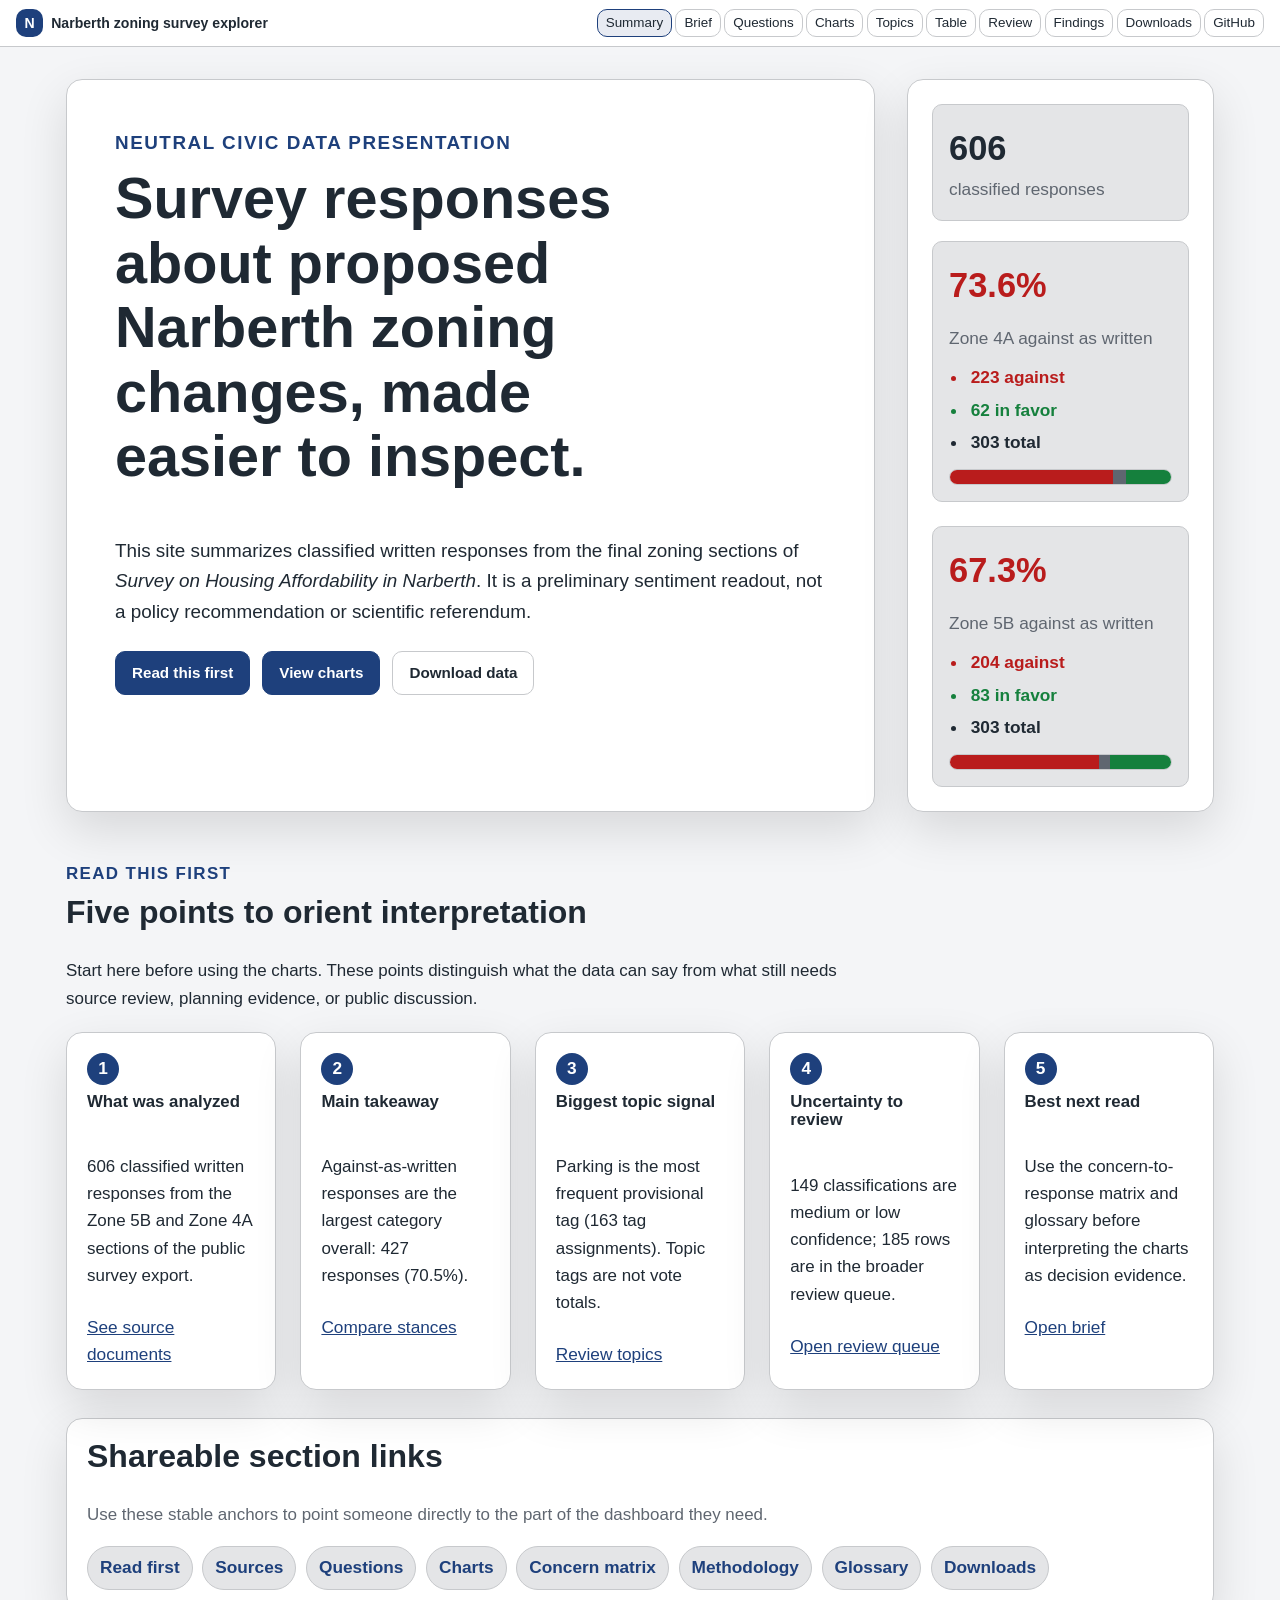
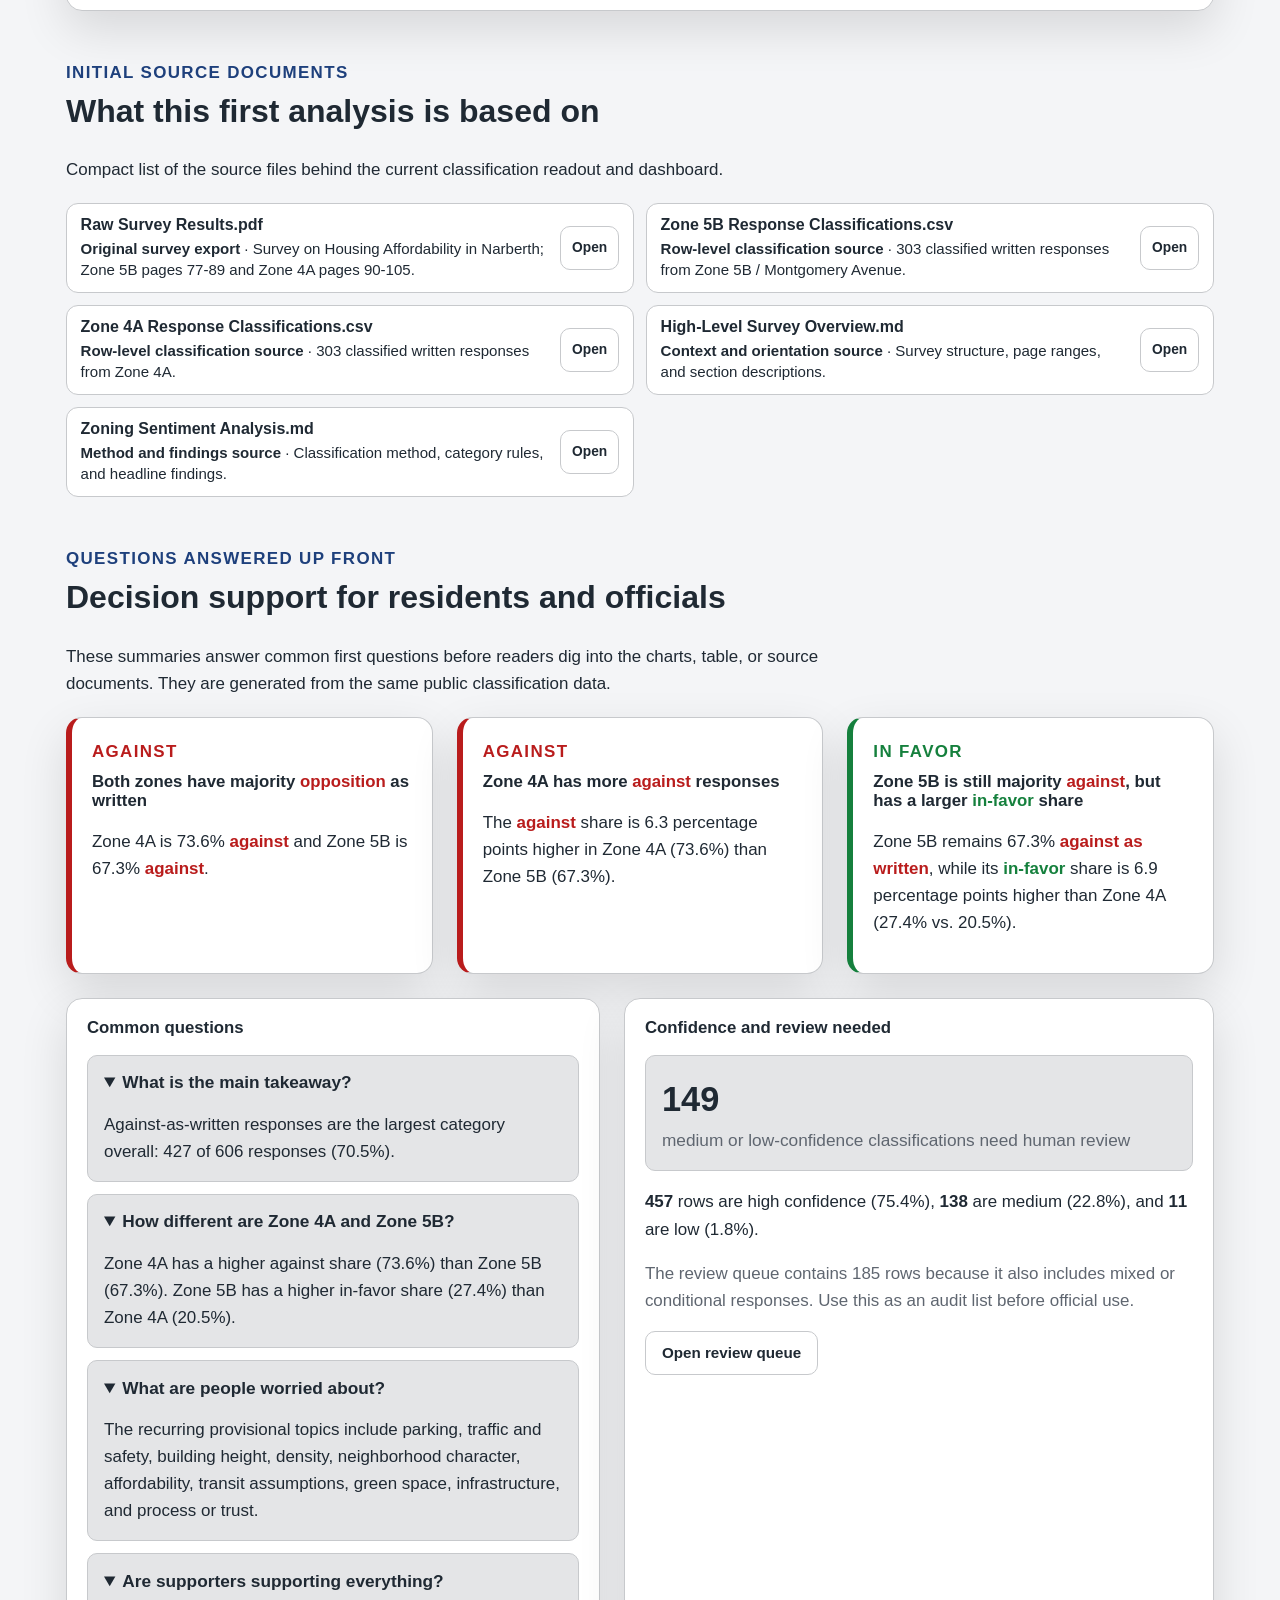
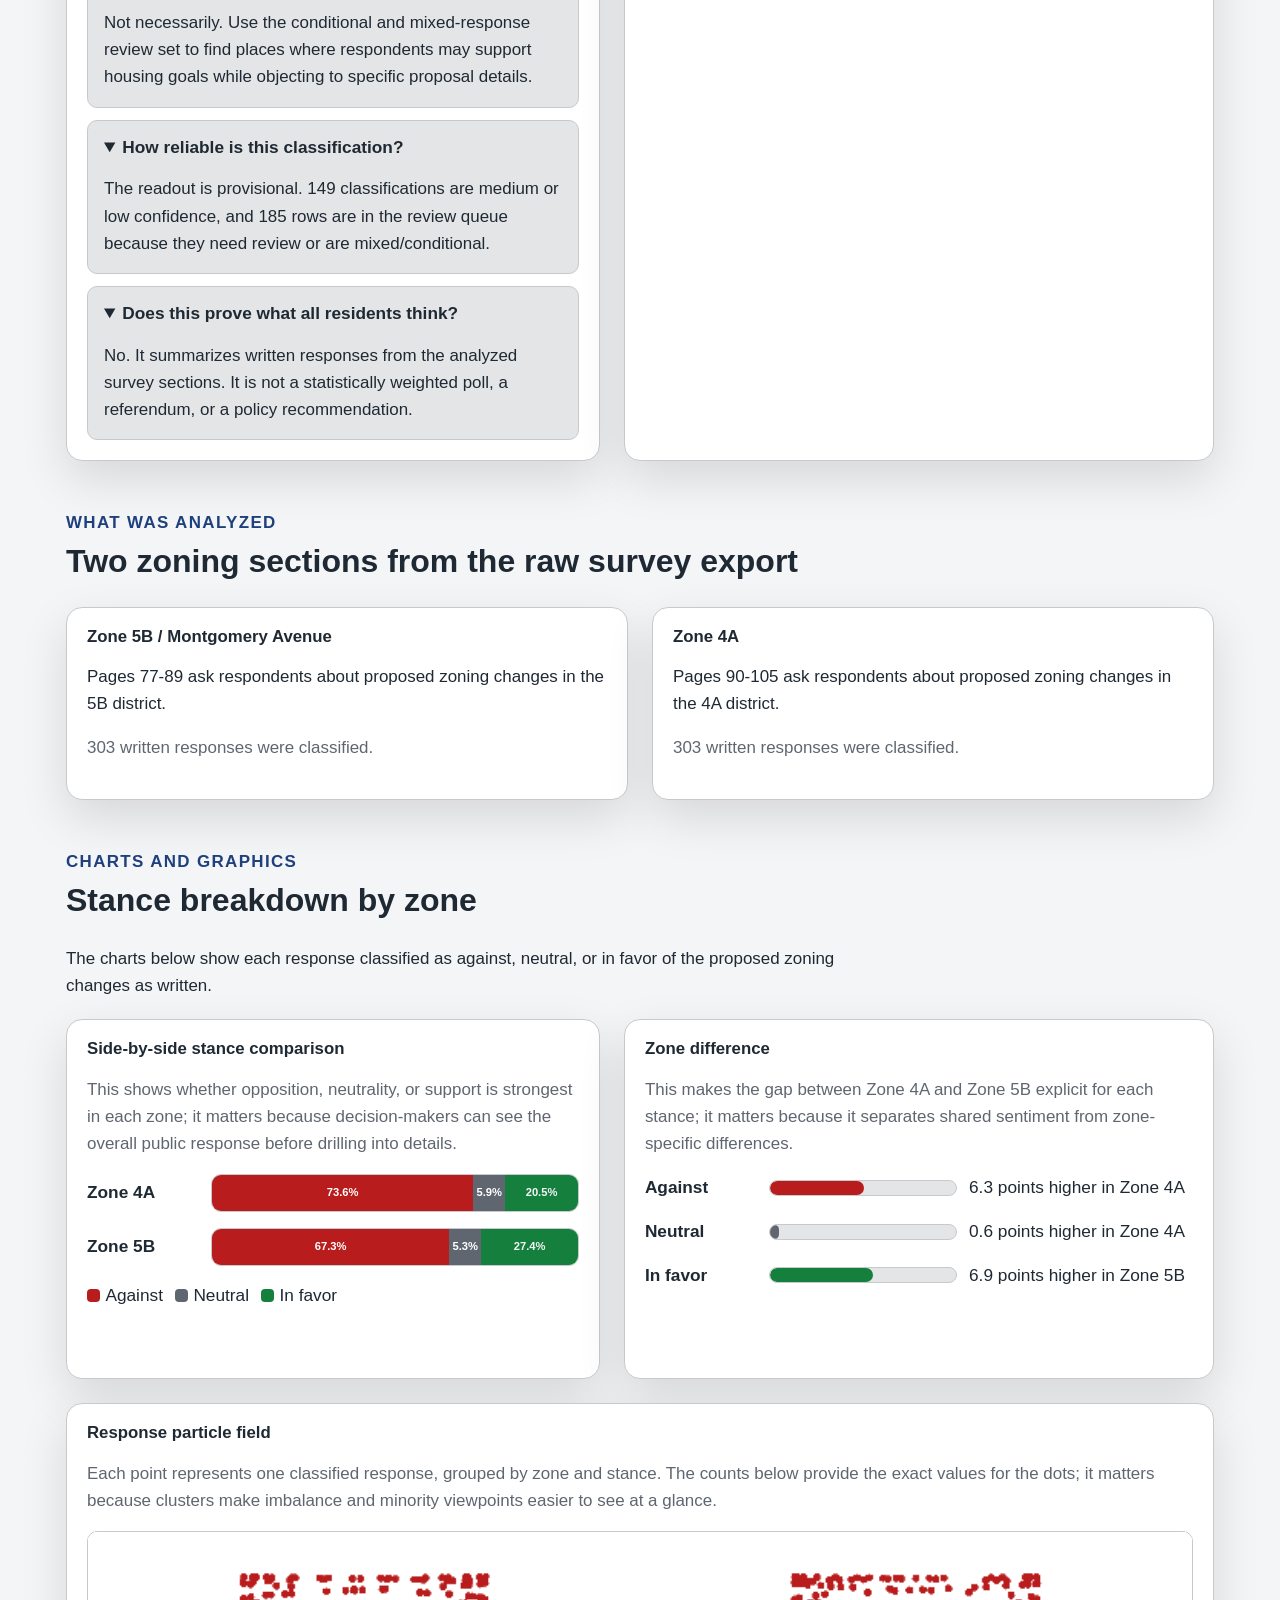
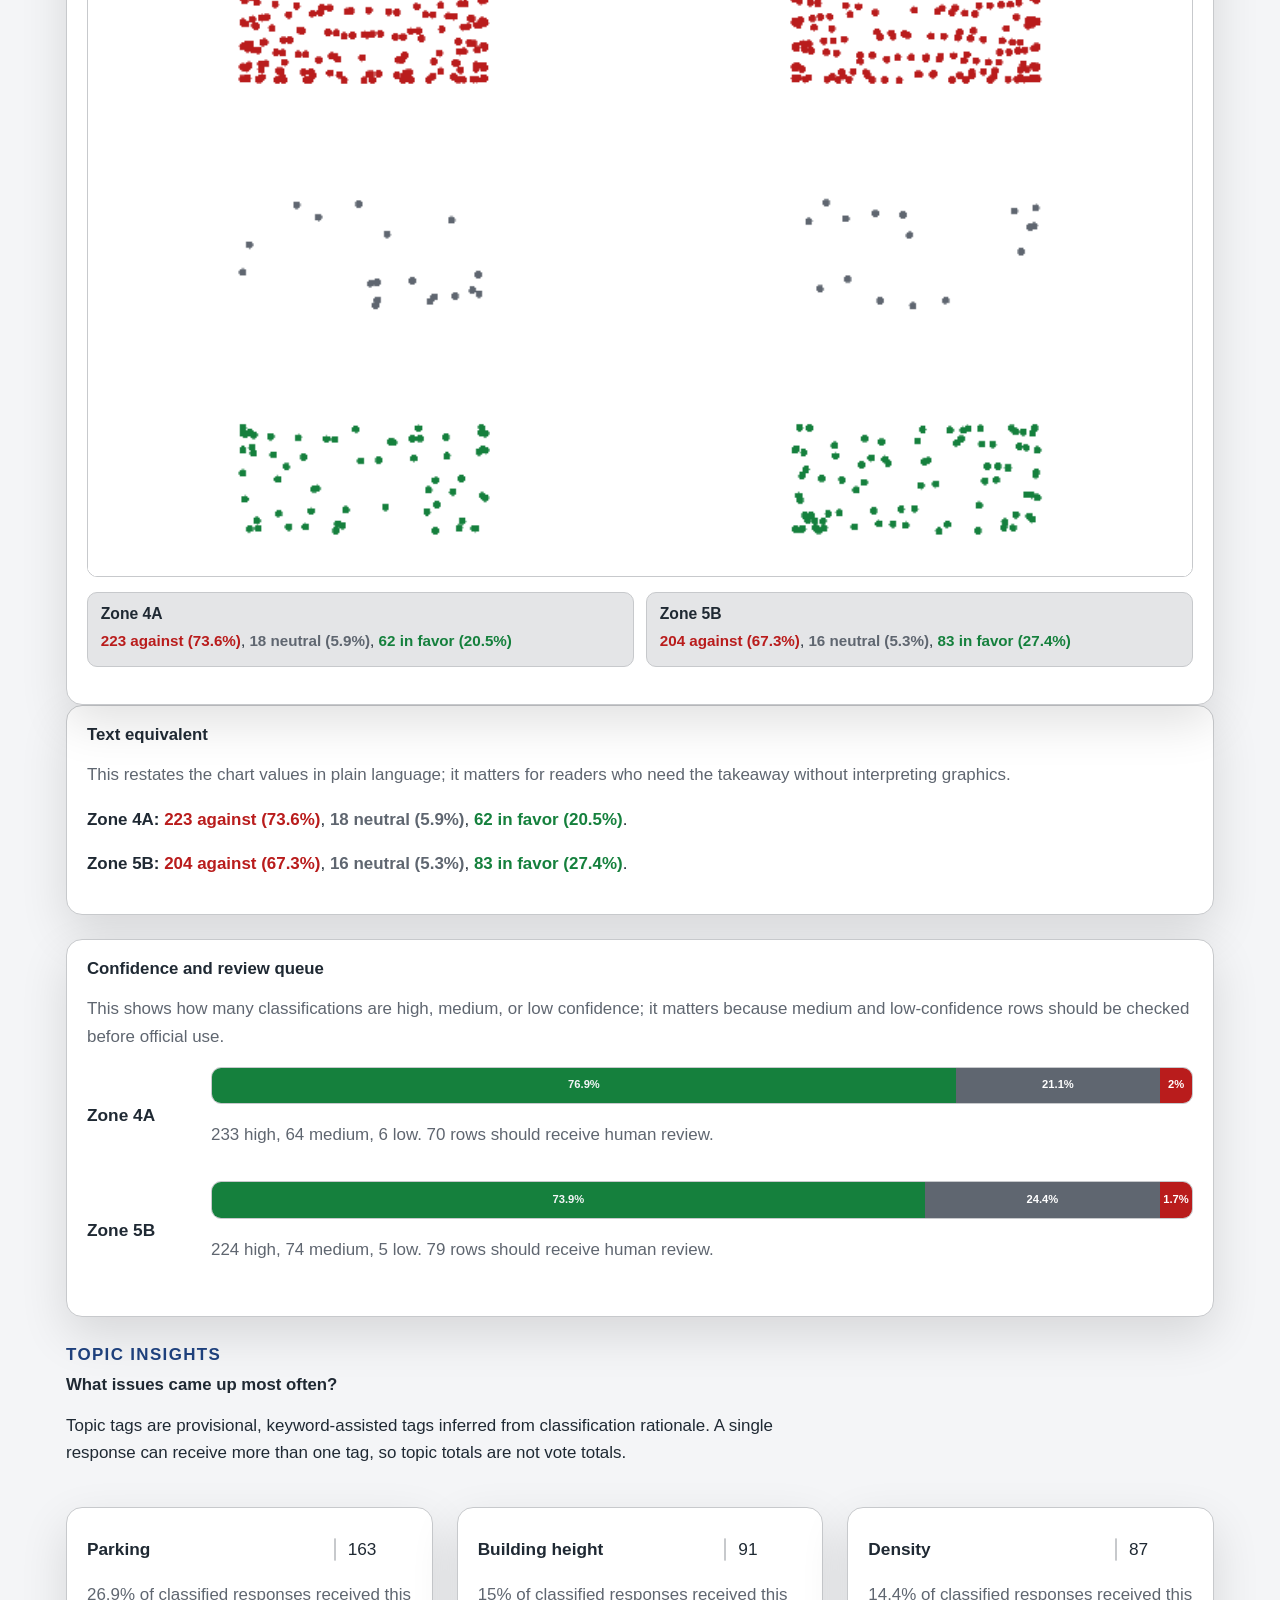
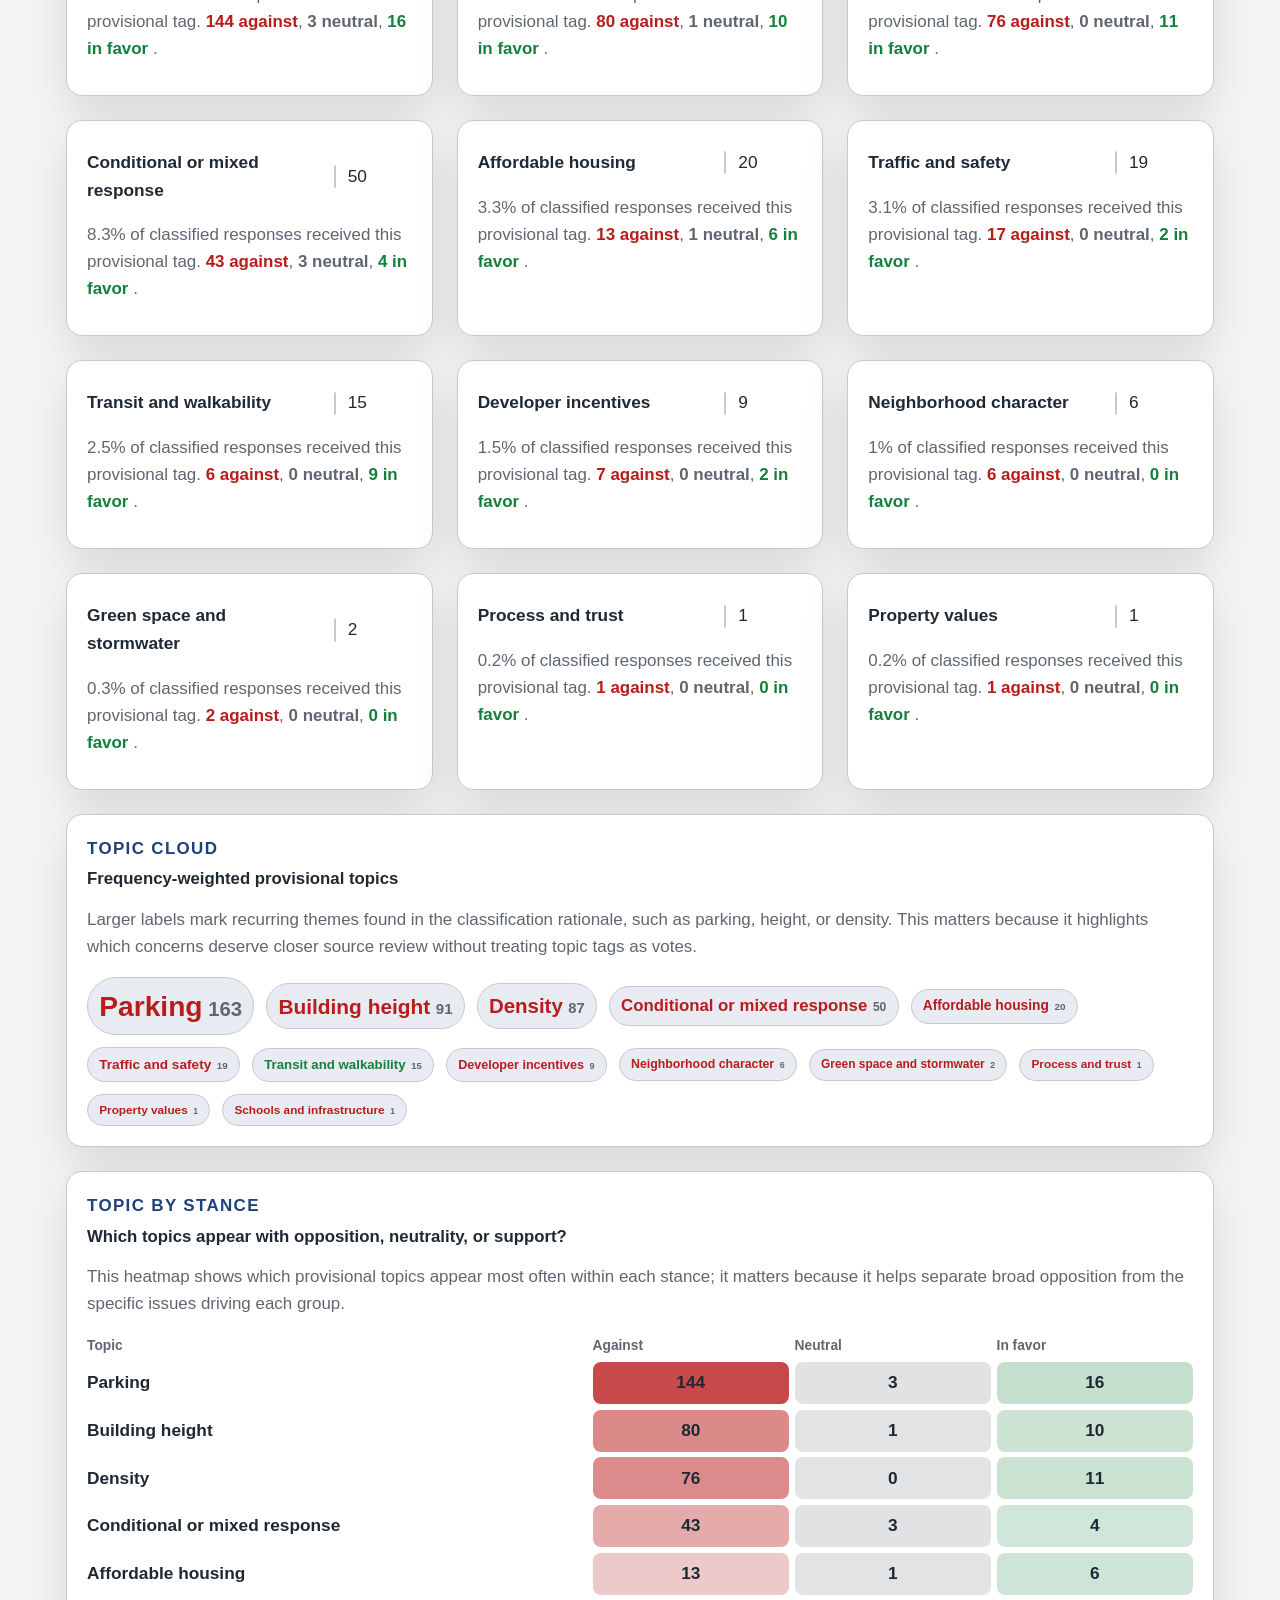
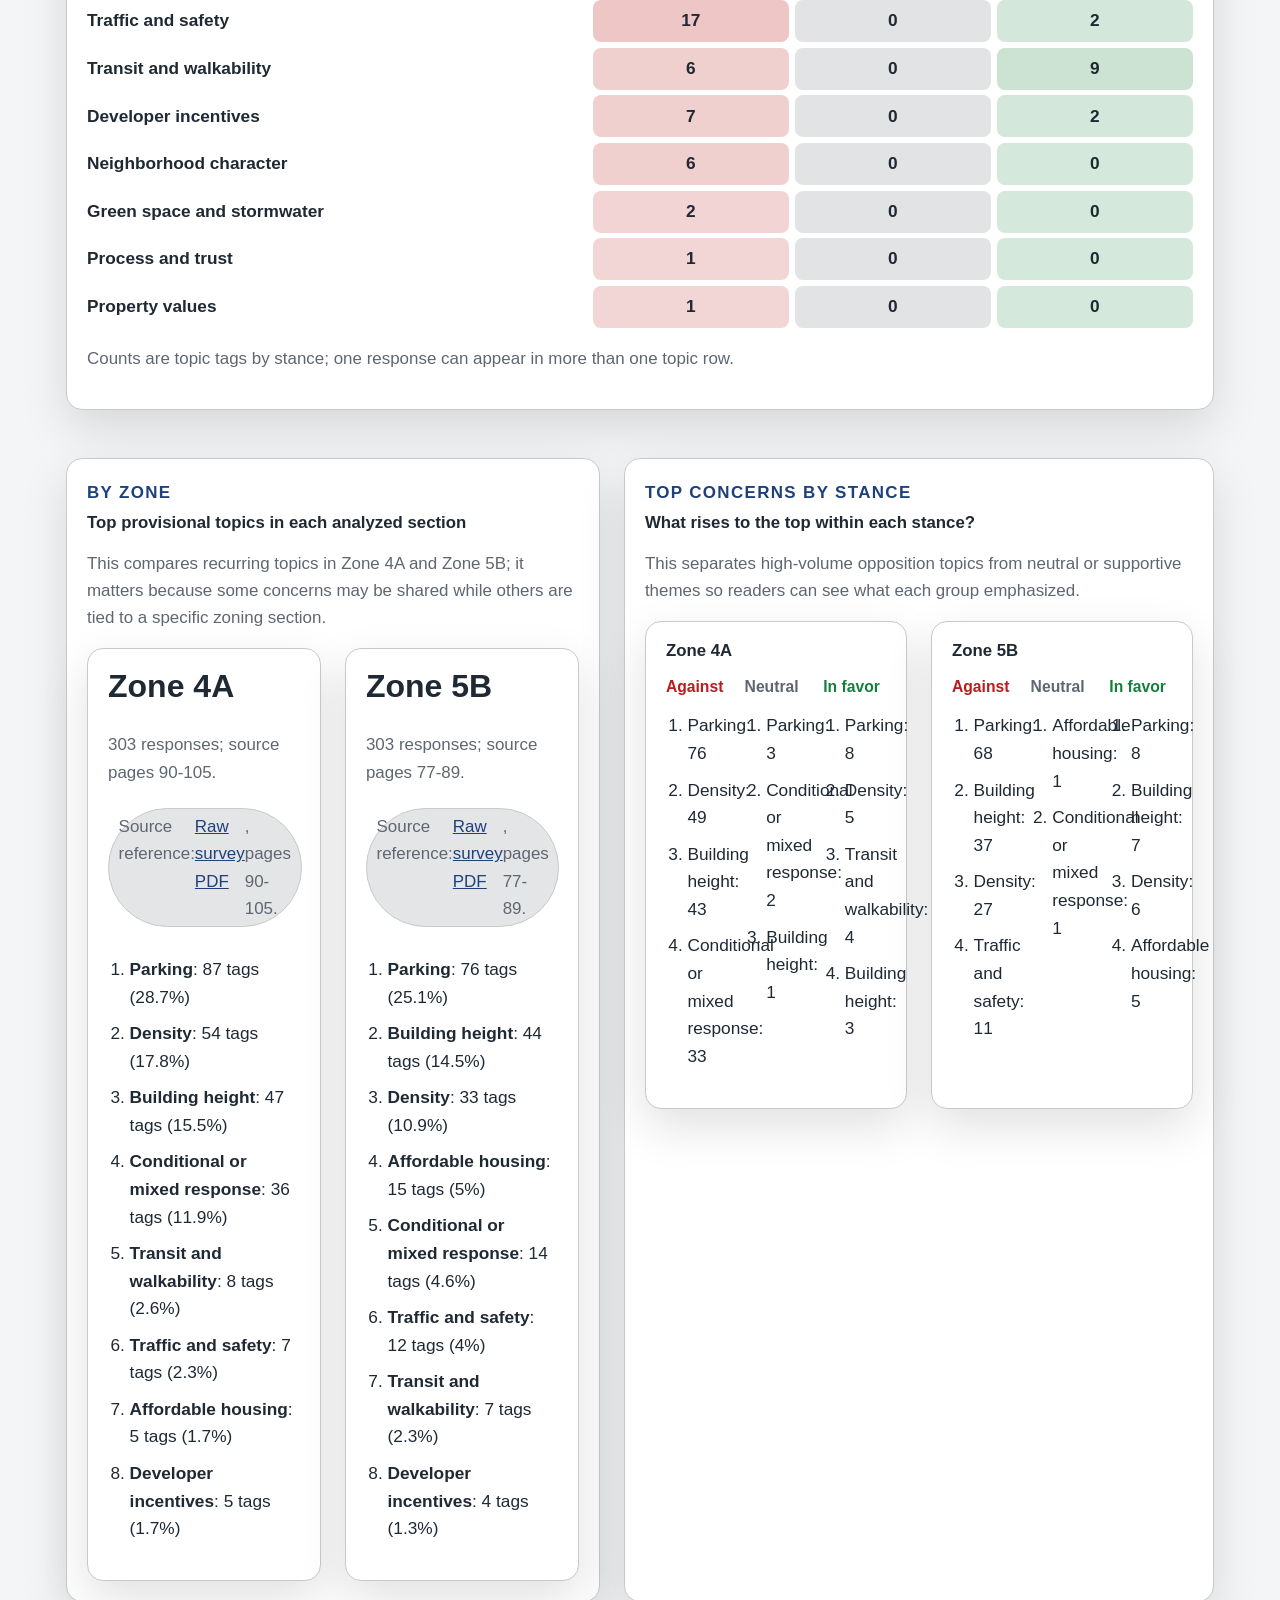
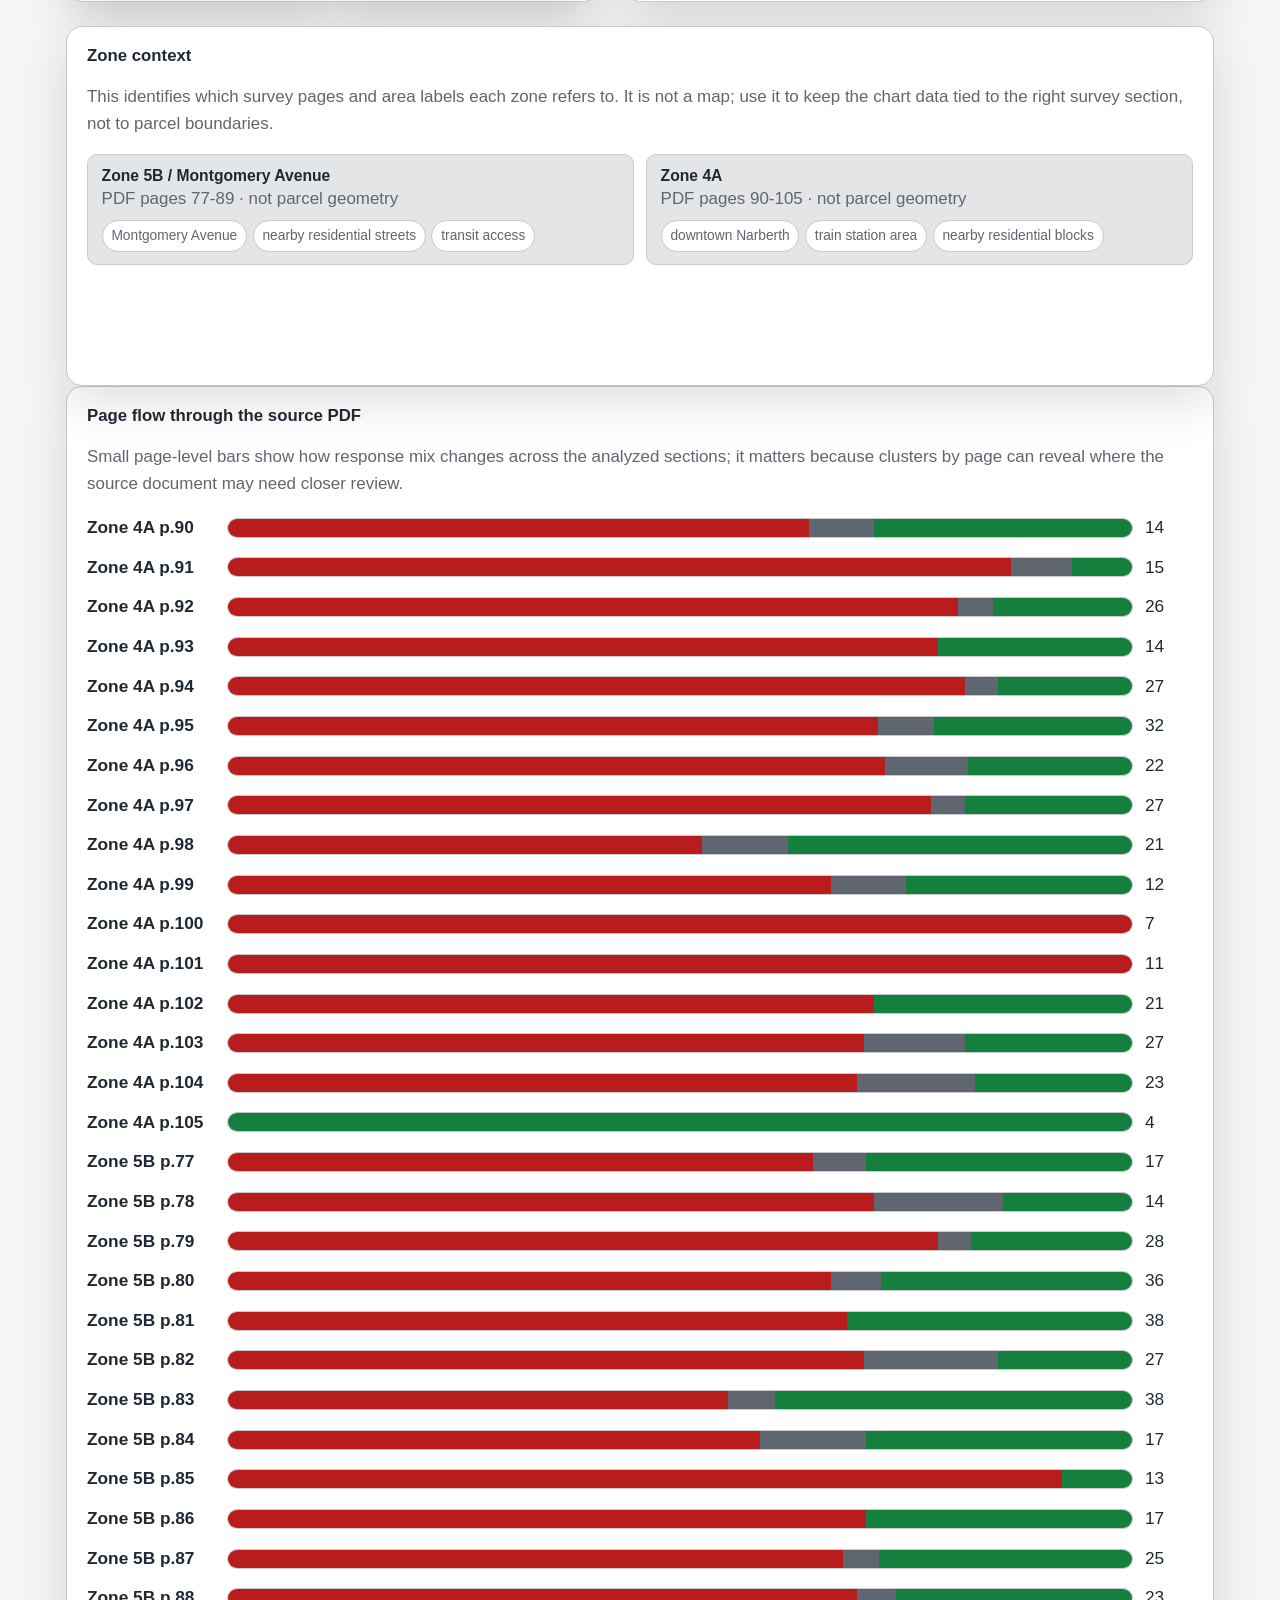
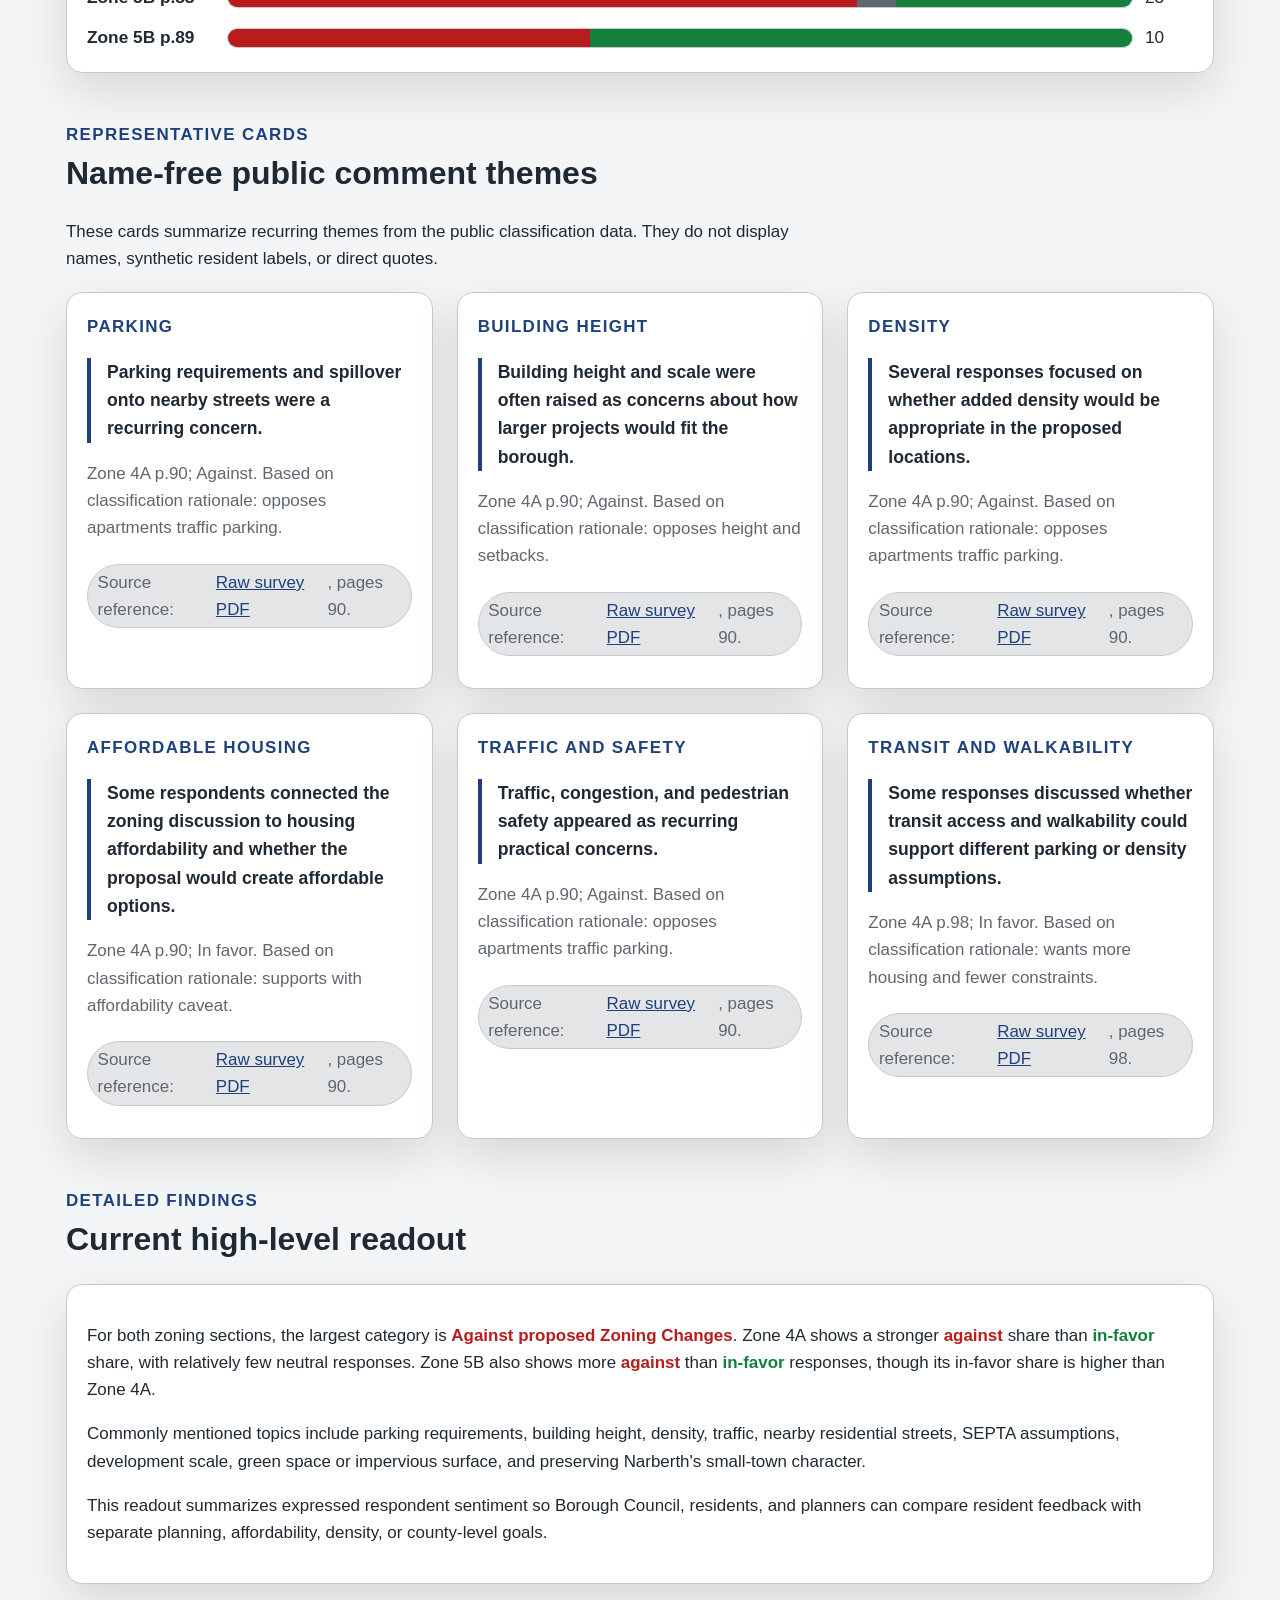
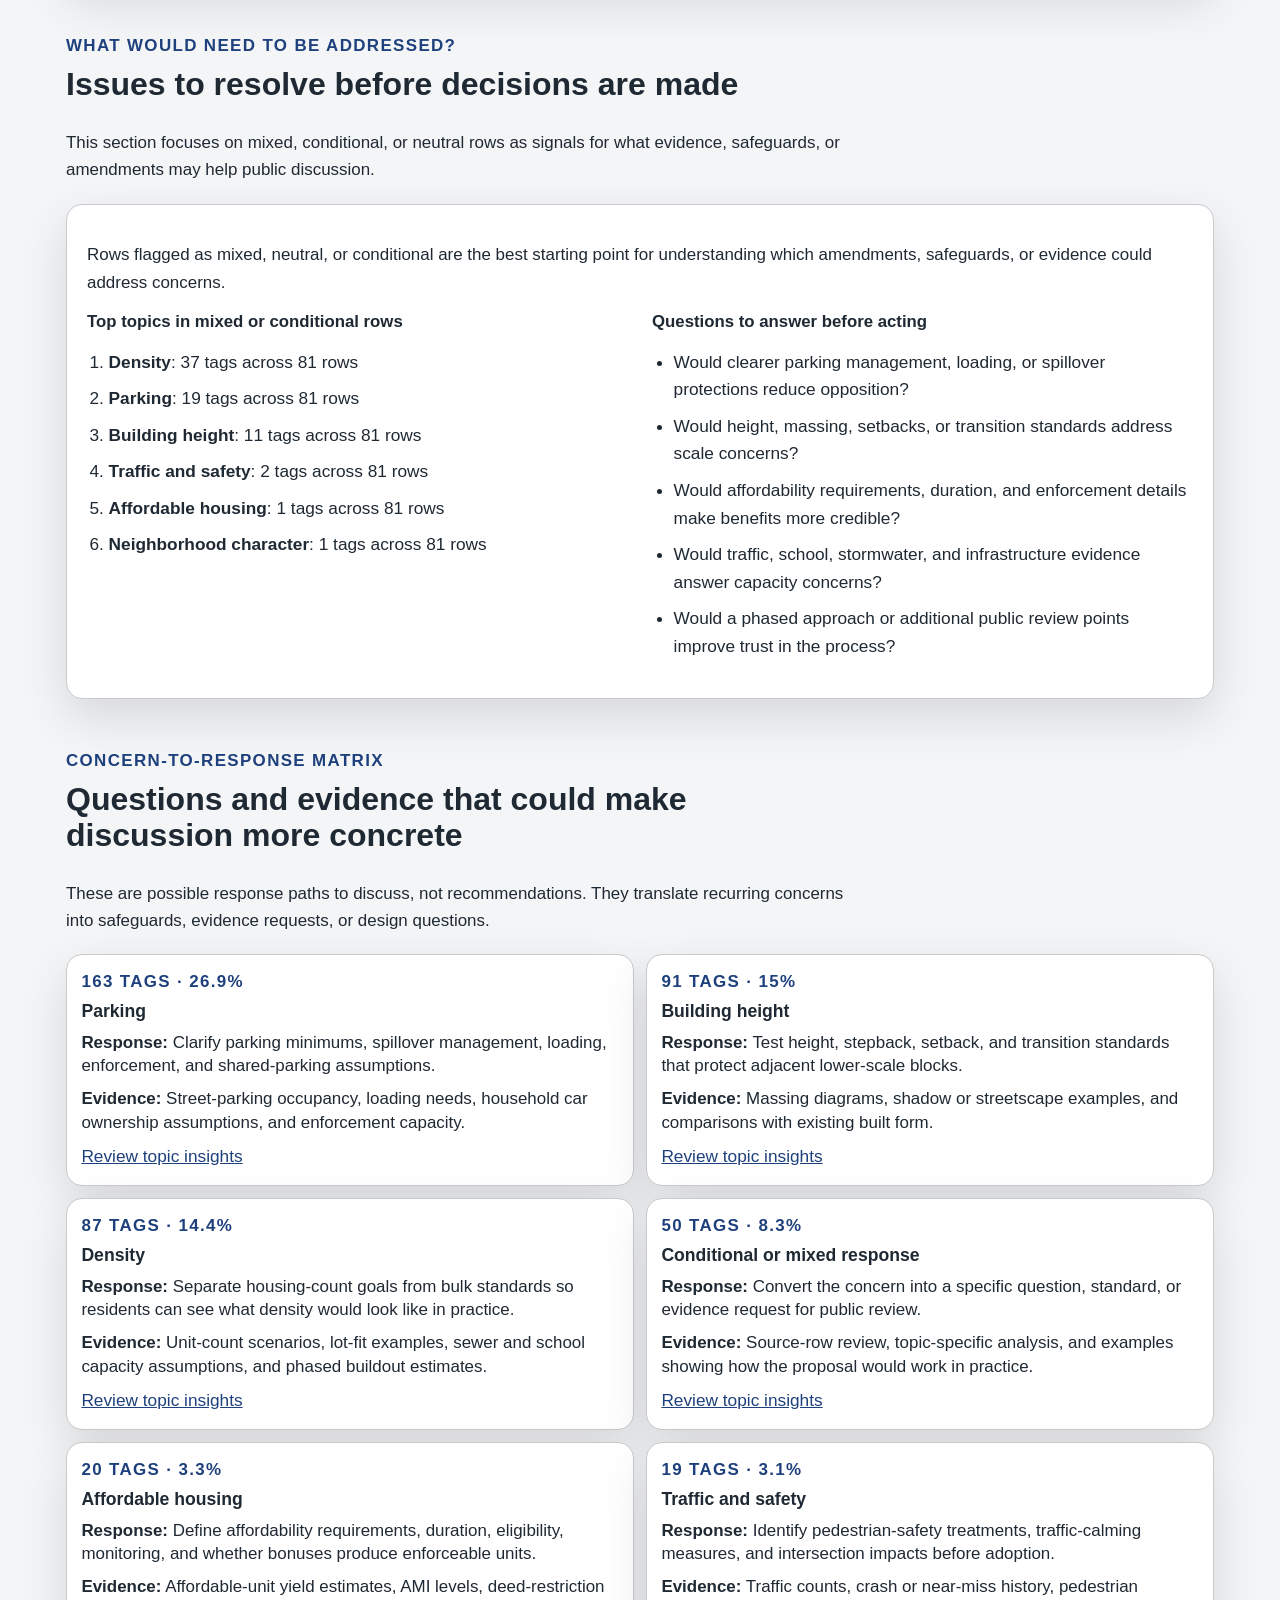
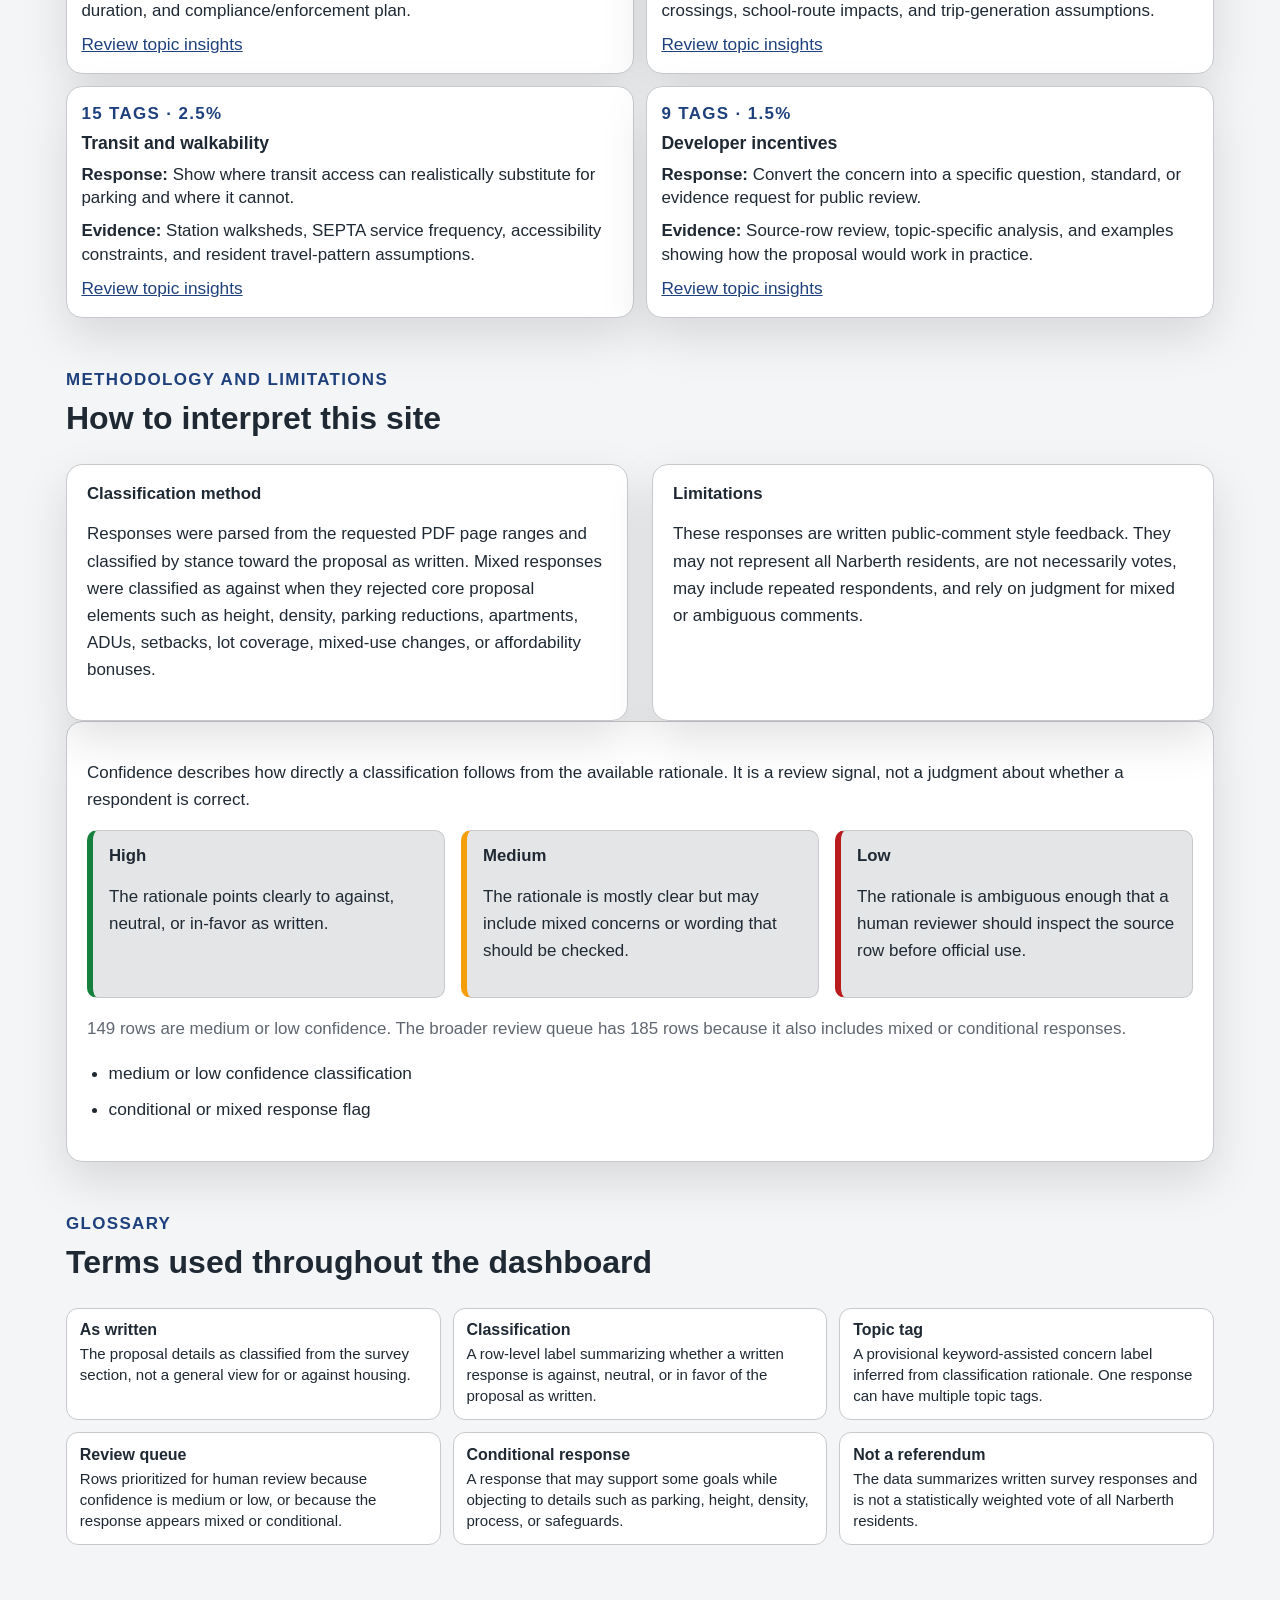
==== commit 15a63742: "feat(site): consolidate topic insights Co-authored-by: Copilot <223556219+Copilot@users.noreply.gith" ====
--- a/docs/index.html
+++ b/docs/index.html
@@ -33,7 +33,7 @@
           <a href="brief.html">Brief</a>
           <a href="#questions">Questions</a>
           <a href="#charts">Charts</a>
-          <a href="topics.html">Topics</a>
+          <a href="#topic-insights">Topics</a>
           <a href="table.html">Table</a>
           <a href="review.html">Review</a>
           <a href="#findings">Findings</a>
@@ -102,9 +102,7 @@
           <p class="eyebrow">Initial source documents</p>
           <h2>What this first analysis is based on</h2>
           <p>
-            These are the project documents used to produce the current classification readout and
-            public dashboard. The source list is generated with the public data files so it stays
-            aligned with the downloads.
+            Compact list of the source files behind the current classification readout and dashboard.
           </p>
         </div>
         <div id="source-documents" class="card-grid source-grid"></div>
@@ -178,17 +176,7 @@
             <div id="difference-chart" class="difference-chart"></div>
           </article>
         </div>
-        <div class="chart-layout secondary-charts">
-          <article class="card chart-card">
-            <h3>Provisional topic cloud</h3>
-            <p class="muted">
-              Larger labels mark recurring themes found in the classification rationale, such as
-              parking, height, or density. Use this as a quick orientation tool, not as a final
-              topic model or vote count; it matters because it highlights which concerns deserve
-              closer source review.
-            </p>
-            <div id="topic-cloud" class="topic-cloud" aria-label="Provisional topic cloud"></div>
-          </article>
+        <div class="chart-layout secondary-charts single-chart">
           <article class="card chart-card">
             <h3>Response particle field</h3>
             <p class="muted">
@@ -209,7 +197,7 @@
           </p>
           <div id="chart-text-summary"></div>
         </div>
-        <div class="chart-layout secondary-charts">
+        <div class="chart-layout secondary-charts single-chart">
           <article class="card chart-card">
             <h3>Confidence and review queue</h3>
             <p class="muted">
@@ -218,21 +206,63 @@
             </p>
             <div id="confidence-chart" class="bar-chart" role="img" aria-label="Confidence distribution by zone"></div>
           </article>
-          <article class="card chart-card">
-            <h3>Most common provisional topics</h3>
-            <p class="muted">
-              This ranks the most frequent provisional tags from the classification rationale; it matters
-              because it points to the issues residents mentioned most often, without treating tags as votes.
-            </p>
-            <div id="topic-chart" class="bar-chart" role="img" aria-label="Most common provisional topics"></div>
-          </article>
-        </div>
+        </div>
+        <section id="topic-insights" class="topic-insights">
+          <div class="section-heading compact-heading">
+            <p class="eyebrow">Topic insights</p>
+            <h3>What issues came up most often?</h3>
+            <p>
+              Topic tags are provisional, keyword-assisted tags inferred from classification rationale.
+              A single response can receive more than one tag, so topic totals are not vote totals.
+            </p>
+          </div>
+          <div id="topics-overall" class="mini-grid"></div>
+          <article class="card chart-card topic-cloud-card">
+            <p class="eyebrow">Topic cloud</p>
+            <h3>Frequency-weighted provisional topics</h3>
+            <p class="muted">
+              Larger labels mark recurring themes found in the classification rationale, such as
+              parking, height, or density. This matters because it highlights which concerns deserve
+              closer source review without treating topic tags as votes.
+            </p>
+            <div id="topic-cloud-page" class="topic-cloud" aria-label="Provisional topic cloud"></div>
+          </article>
+          <article class="card chart-card heatmap-card">
+            <p class="eyebrow">Topic by stance</p>
+            <h3>Which topics appear with opposition, neutrality, or support?</h3>
+            <p class="muted">
+              This heatmap shows which provisional topics appear most often within each stance; it matters
+              because it helps separate broad opposition from the specific issues driving each group.
+            </p>
+            <div id="topic-stance-heatmap"></div>
+          </article>
+          <div class="chart-layout secondary-charts">
+            <article class="card chart-card">
+              <p class="eyebrow">By zone</p>
+              <h3>Top provisional topics in each analyzed section</h3>
+              <p class="muted">
+                This compares recurring topics in Zone 4A and Zone 5B; it matters because some concerns
+                may be shared while others are tied to a specific zoning section.
+              </p>
+              <div id="topics-by-zone" class="card-grid two nested-card-grid"></div>
+            </article>
+            <article class="card chart-card">
+              <p class="eyebrow">Top concerns by stance</p>
+              <h3>What rises to the top within each stance?</h3>
+              <p class="muted">
+                This separates high-volume opposition topics from neutral or supportive themes so readers
+                can see what each group emphasized.
+              </p>
+              <div id="top-concerns-by-stance" class="card-grid two nested-card-grid"></div>
+            </article>
+          </div>
+        </section>
         <div class="chart-layout secondary-charts single-chart">
           <article class="card chart-card">
             <h3>Zone context</h3>
             <p class="muted">
-              Boundary geometry is not available yet, so this is a context panel rather than a map.
-              It matters because readers should not mistake this dashboard for a parcel-level zoning map.
+              This identifies which survey pages and area labels each zone refers to. It is not a map;
+              use it to keep the chart data tied to the right survey section, not to parcel boundaries.
             </p>
             <div id="zone-context" class="zone-context"></div>
           </article>
--- a/docs/assets/styles.css
+++ b/docs/assets/styles.css
@@ -360,7 +360,8 @@
 }
 
 .source-grid {
-  grid-template-columns: repeat(5, minmax(0, 1fr));
+  grid-template-columns: repeat(2, minmax(0, 1fr));
+  gap: 0.75rem;
 }
 
 .read-first-grid {
@@ -370,6 +371,40 @@
 .card,
 .content-card {
   padding: 1.25rem;
+}
+
+.small-button {
+  padding: 0.45rem 0.7rem;
+  font-size: 0.86rem;
+}
+
+.compact-source-card,
+.compact-glossary-card {
+  border: 1px solid var(--cp-border);
+  border-radius: 0.75rem;
+  background: var(--cp-surface);
+}
+
+.compact-source-card {
+  display: flex;
+  justify-content: space-between;
+  gap: 0.75rem;
+  align-items: center;
+  padding: 0.75rem 0.85rem;
+}
+
+.compact-source-card h3,
+.compact-glossary-card h3 {
+  margin: 0 0 0.25rem;
+  font-size: 1rem;
+}
+
+.compact-source-card p,
+.compact-glossary-card p,
+.compact-matrix-card p {
+  margin: 0;
+  font-size: 0.94rem;
+  line-height: 1.4;
 }
 
 .section-heading {
@@ -394,6 +429,24 @@
 }
 
 .single-chart {
+  grid-template-columns: 1fr;
+}
+
+.topic-insights {
+  display: grid;
+  gap: 1.5rem;
+  margin-top: 1.5rem;
+}
+
+.compact-heading {
+  margin-bottom: 0;
+}
+
+.topic-insights .mini-grid {
+  grid-template-columns: repeat(auto-fit, minmax(18rem, 1fr));
+}
+
+.nested-card-grid {
   grid-template-columns: 1fr;
 }
 
@@ -633,8 +686,15 @@
 .matrix-grid,
 .glossary-grid {
   display: grid;
+  gap: 0.75rem;
+}
+
+.matrix-grid {
   grid-template-columns: repeat(2, minmax(0, 1fr));
-  gap: 1.5rem;
+}
+
+.glossary-grid {
+  grid-template-columns: repeat(3, minmax(0, 1fr));
 }
 
 .matrix-card dl {
@@ -652,24 +712,59 @@
   margin: 0 0 0.75rem;
 }
 
+.compact-matrix-card {
+  display: grid;
+  gap: 0.55rem;
+  min-height: 0;
+  padding: 0.9rem;
+}
+
+.compact-matrix-card h3 {
+  margin: 0;
+  font-size: 1.1rem;
+}
+
+.compact-matrix-card .eyebrow {
+  margin: 0;
+}
+
+.compact-glossary-card {
+  padding: 0.8rem;
+}
+
 .zone-context {
   display: grid;
-  gap: 1rem;
+  grid-template-columns: repeat(2, minmax(0, 1fr));
+  gap: 0.75rem;
 }
 
 .zone-context-card {
   display: grid;
-  grid-template-columns: auto 1fr;
-  gap: 1rem;
-  align-items: center;
-  padding: 0.85rem;
+  gap: 0.5rem;
+  padding: 0.75rem 0.85rem;
   border: 1px solid var(--cp-border);
   border-radius: 0.625rem;
   background: var(--cp-surface-soft);
 }
 
-.zone-context-card {
-  grid-template-columns: 1fr;
+.zone-context-card h4,
+.zone-context-card p {
+  margin: 0;
+}
+
+.context-tags {
+  display: flex;
+  flex-wrap: wrap;
+  gap: 0.35rem;
+}
+
+.context-tags span {
+  border: 1px solid var(--cp-border);
+  border-radius: 999px;
+  padding: 0.25rem 0.55rem;
+  background: var(--cp-surface);
+  color: var(--cp-text-muted);
+  font-size: 0.86rem;
 }
 
 .page-chart {
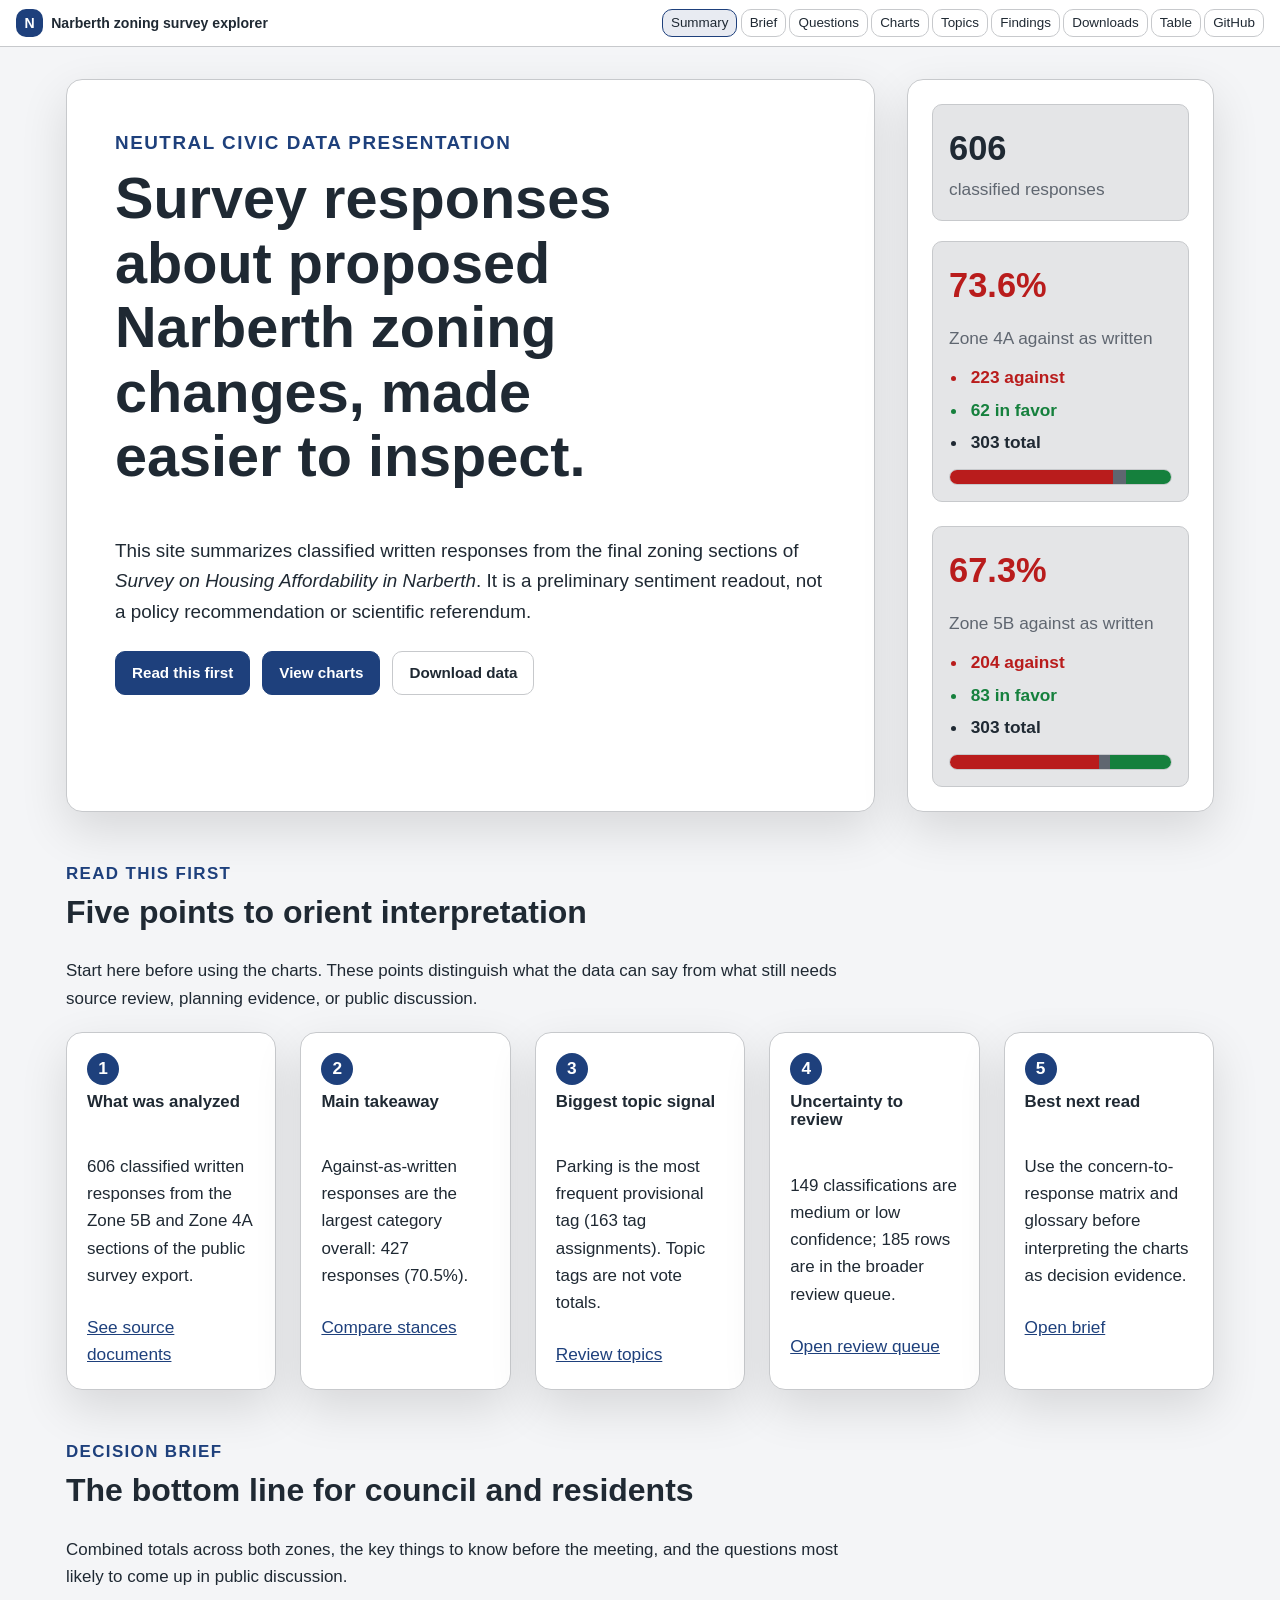
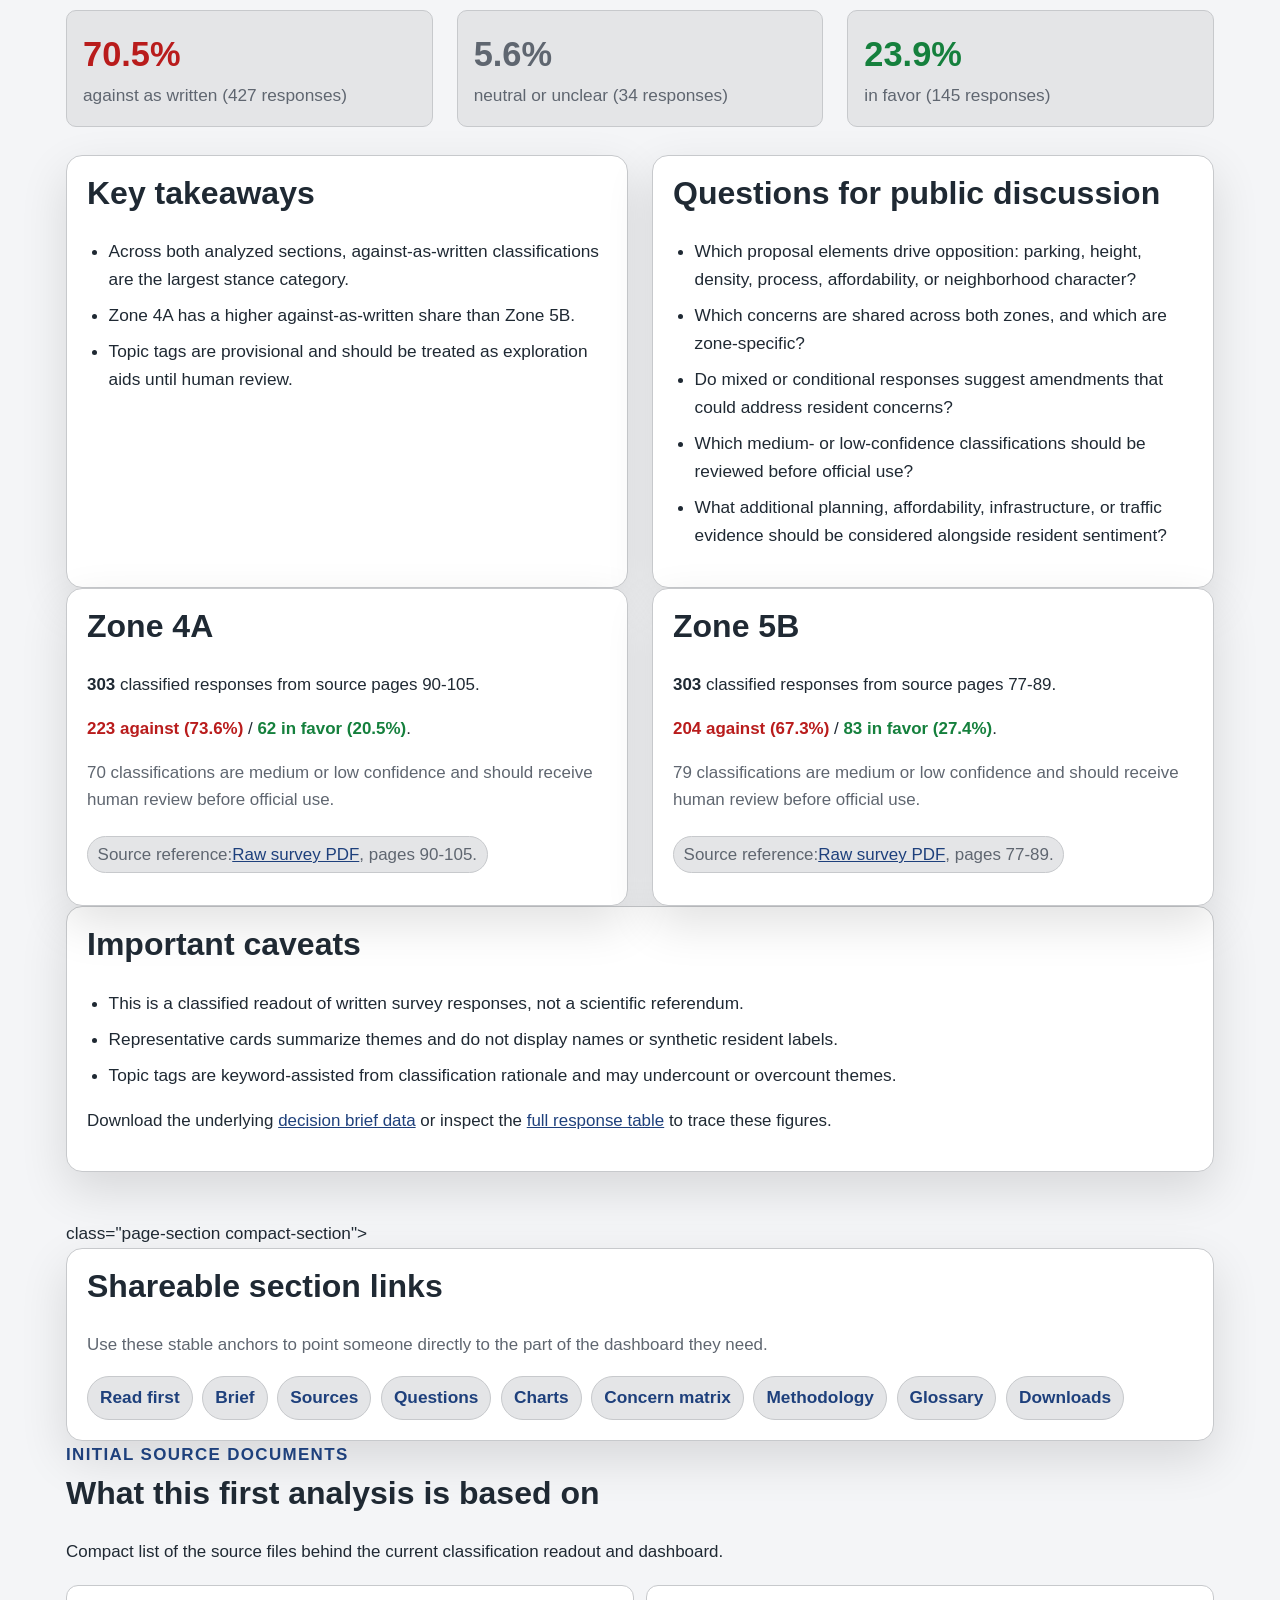
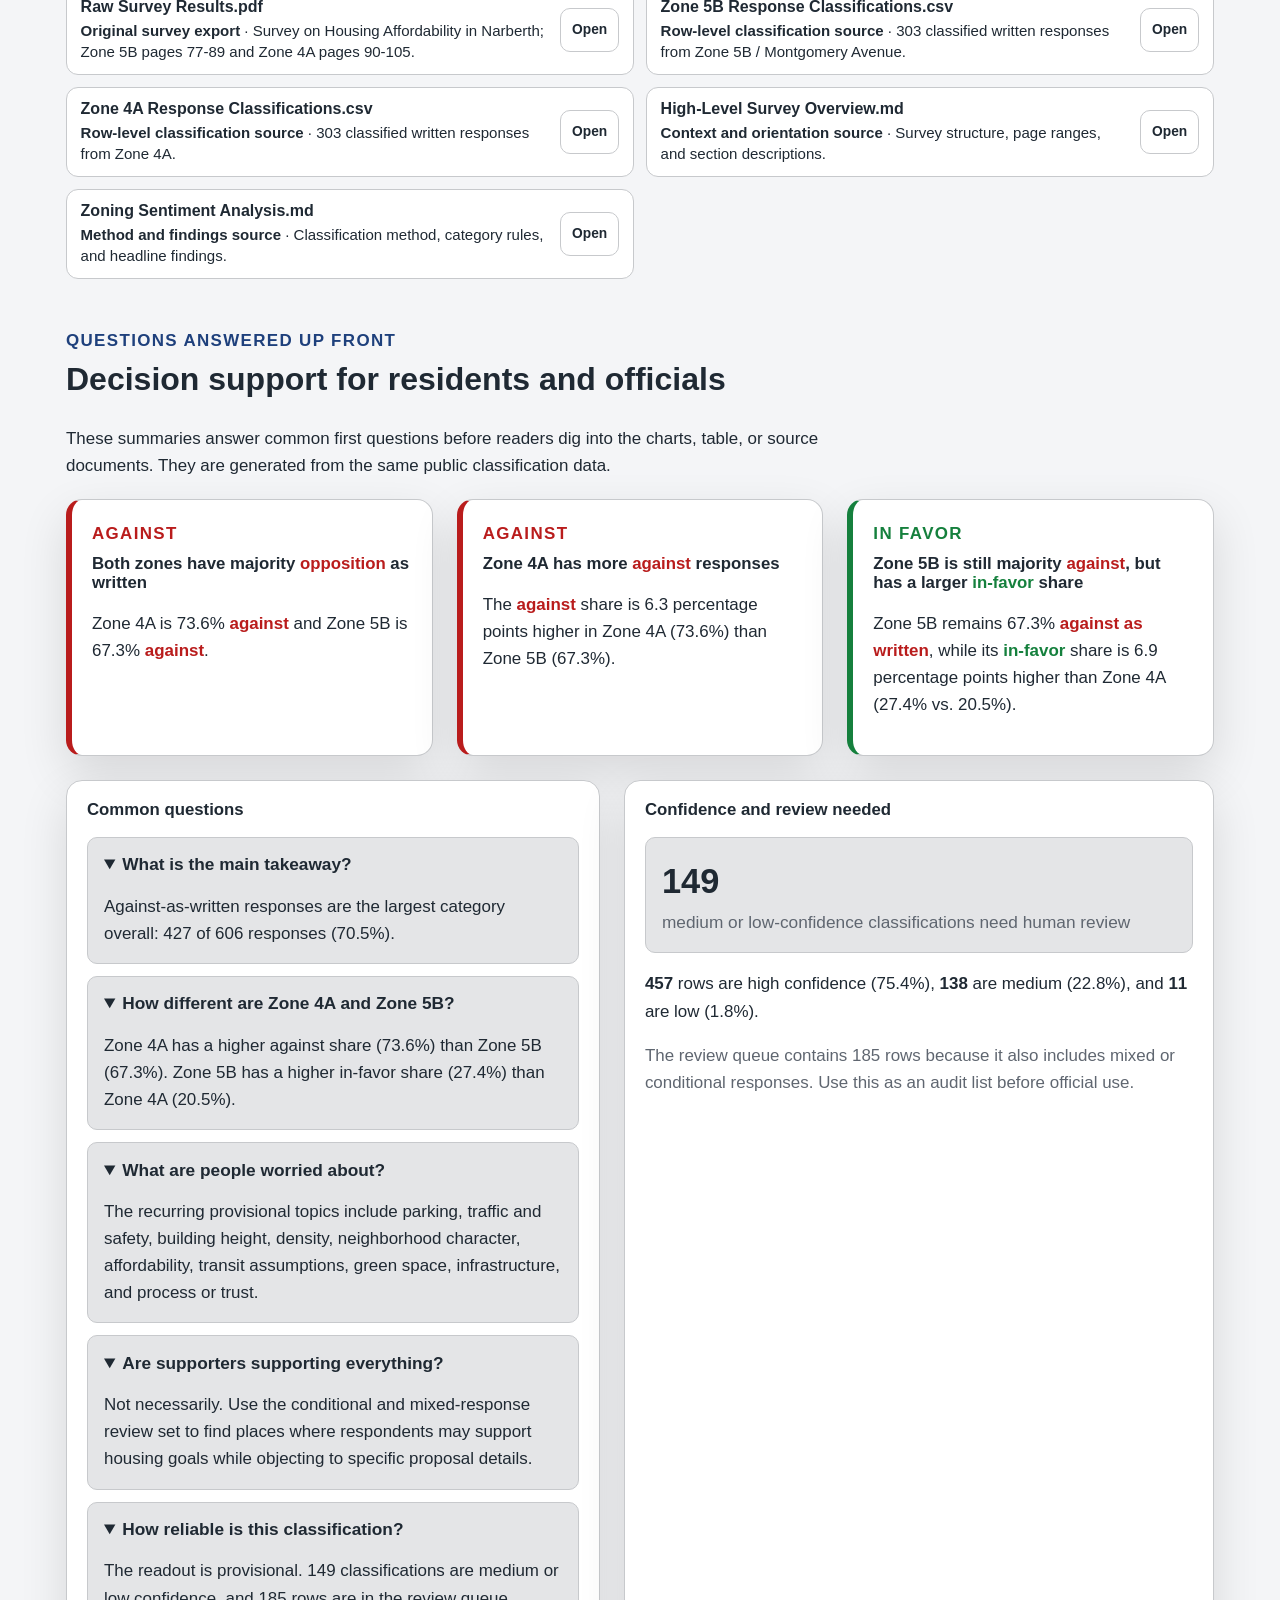
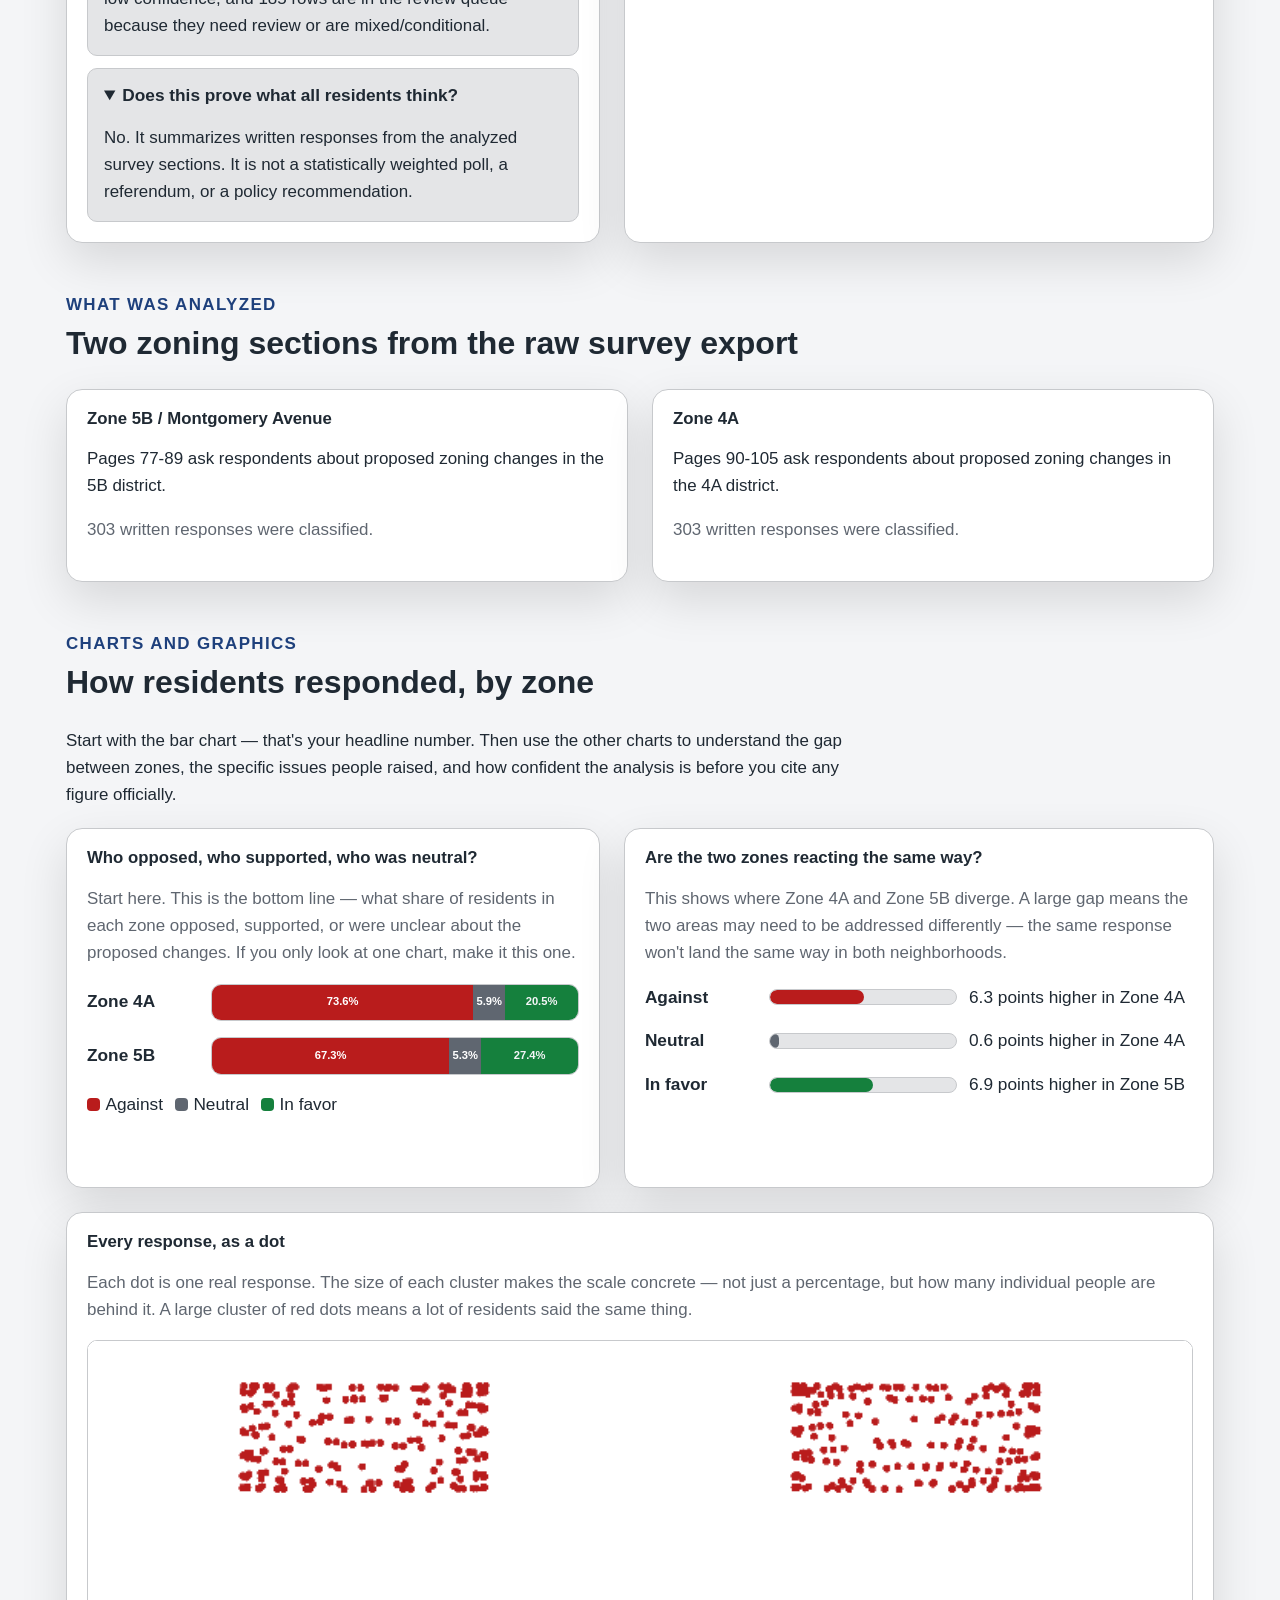
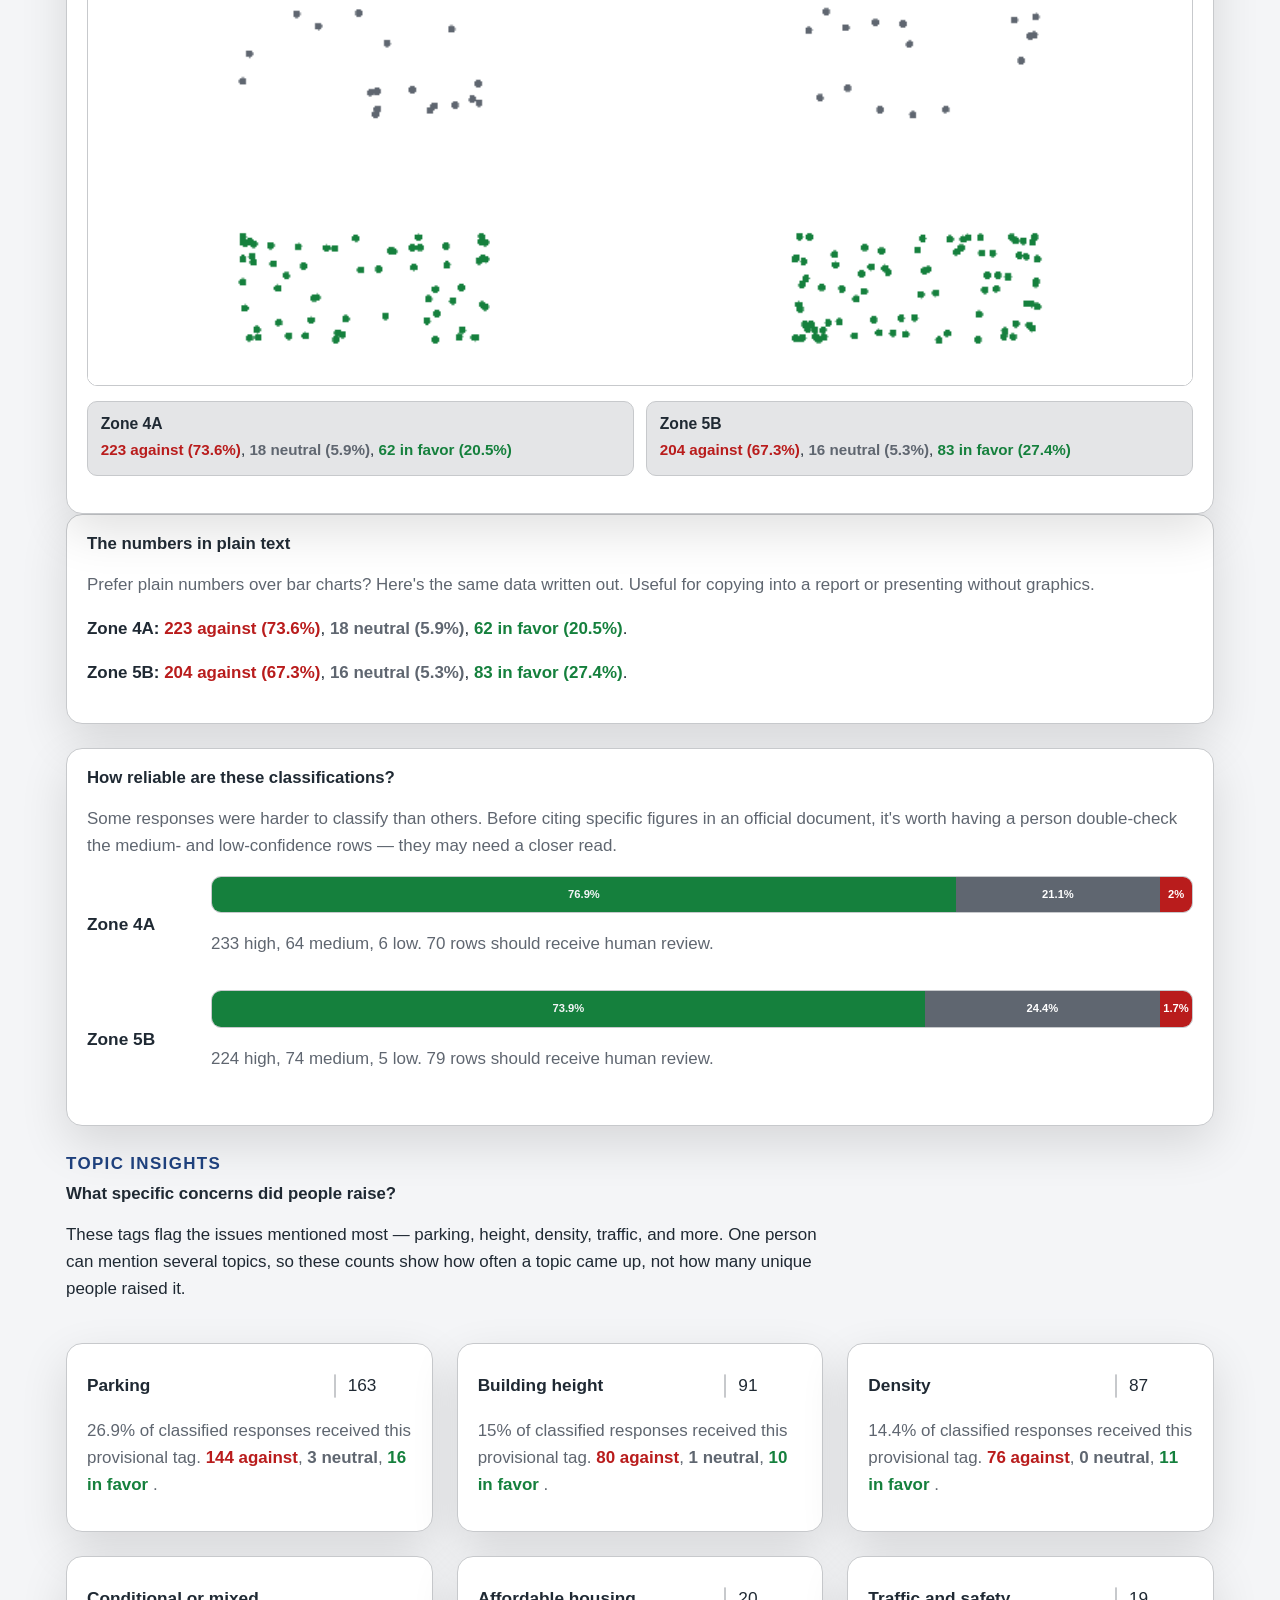
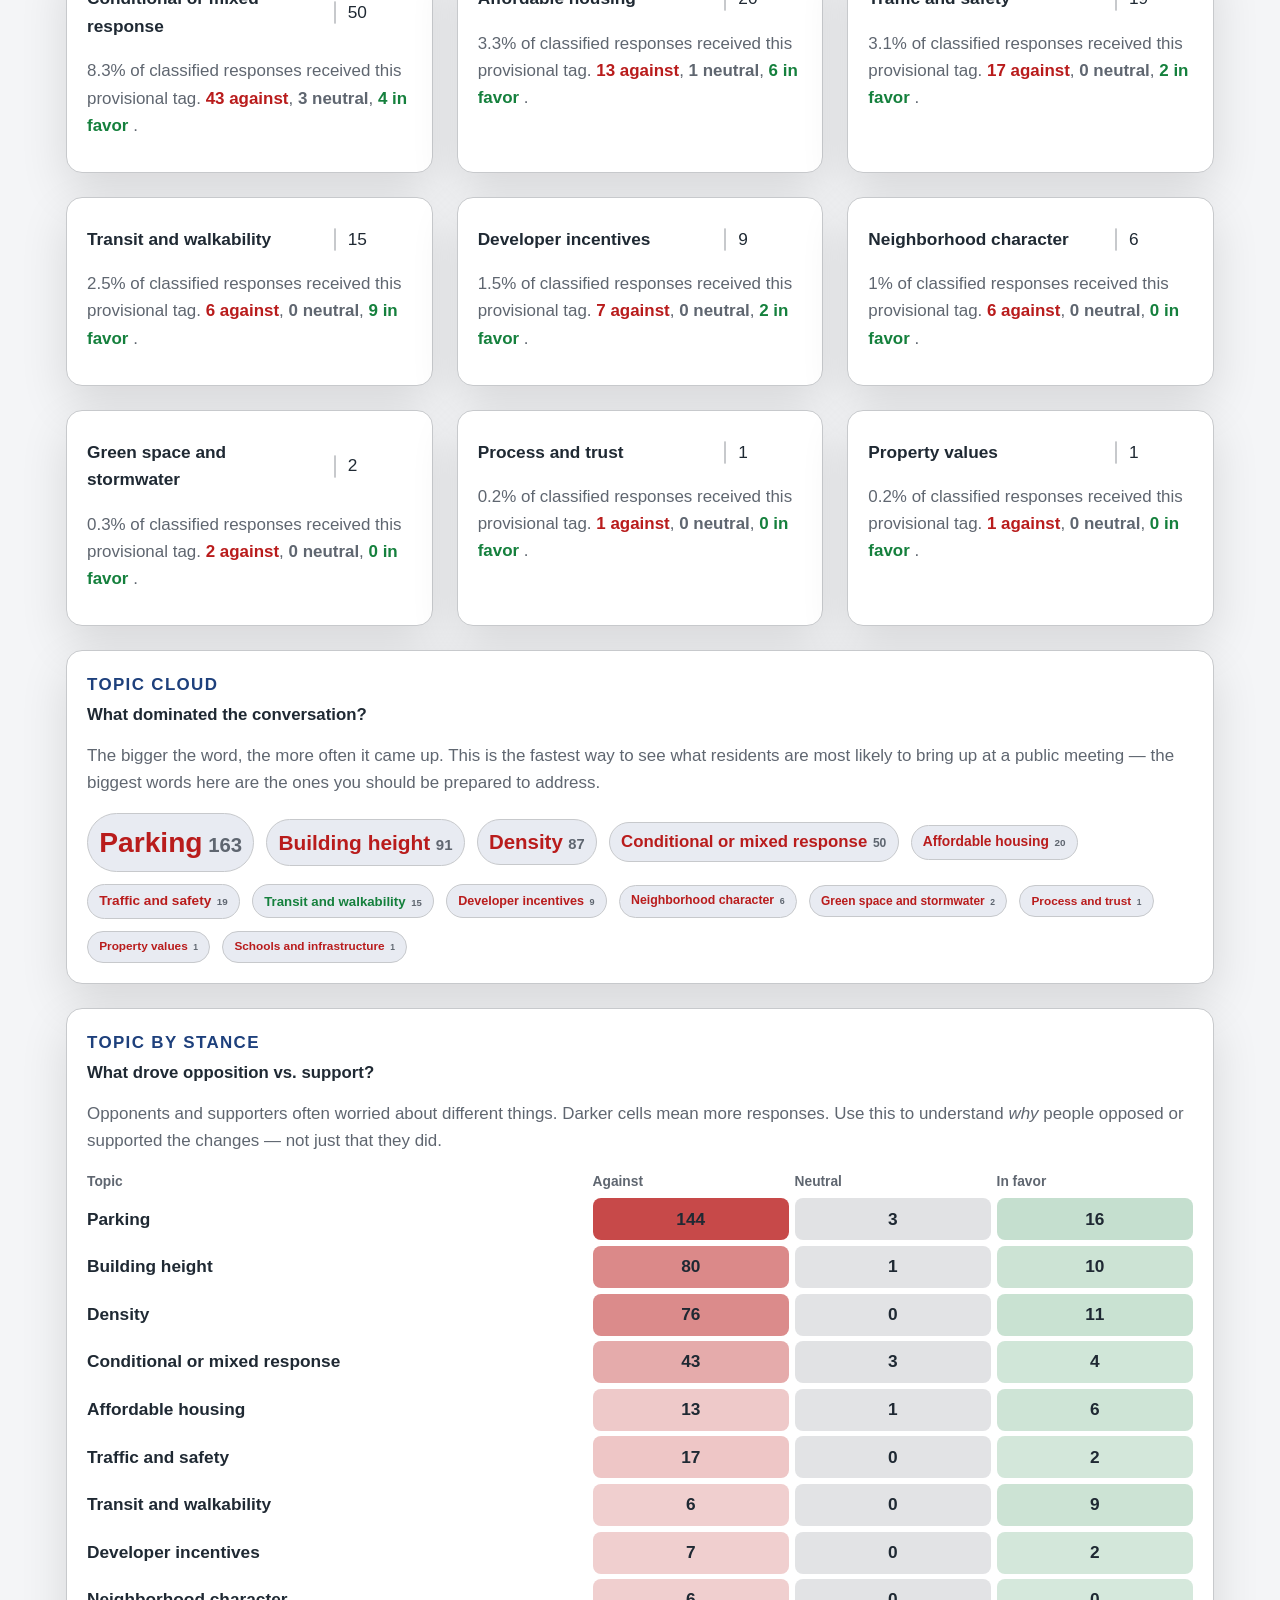
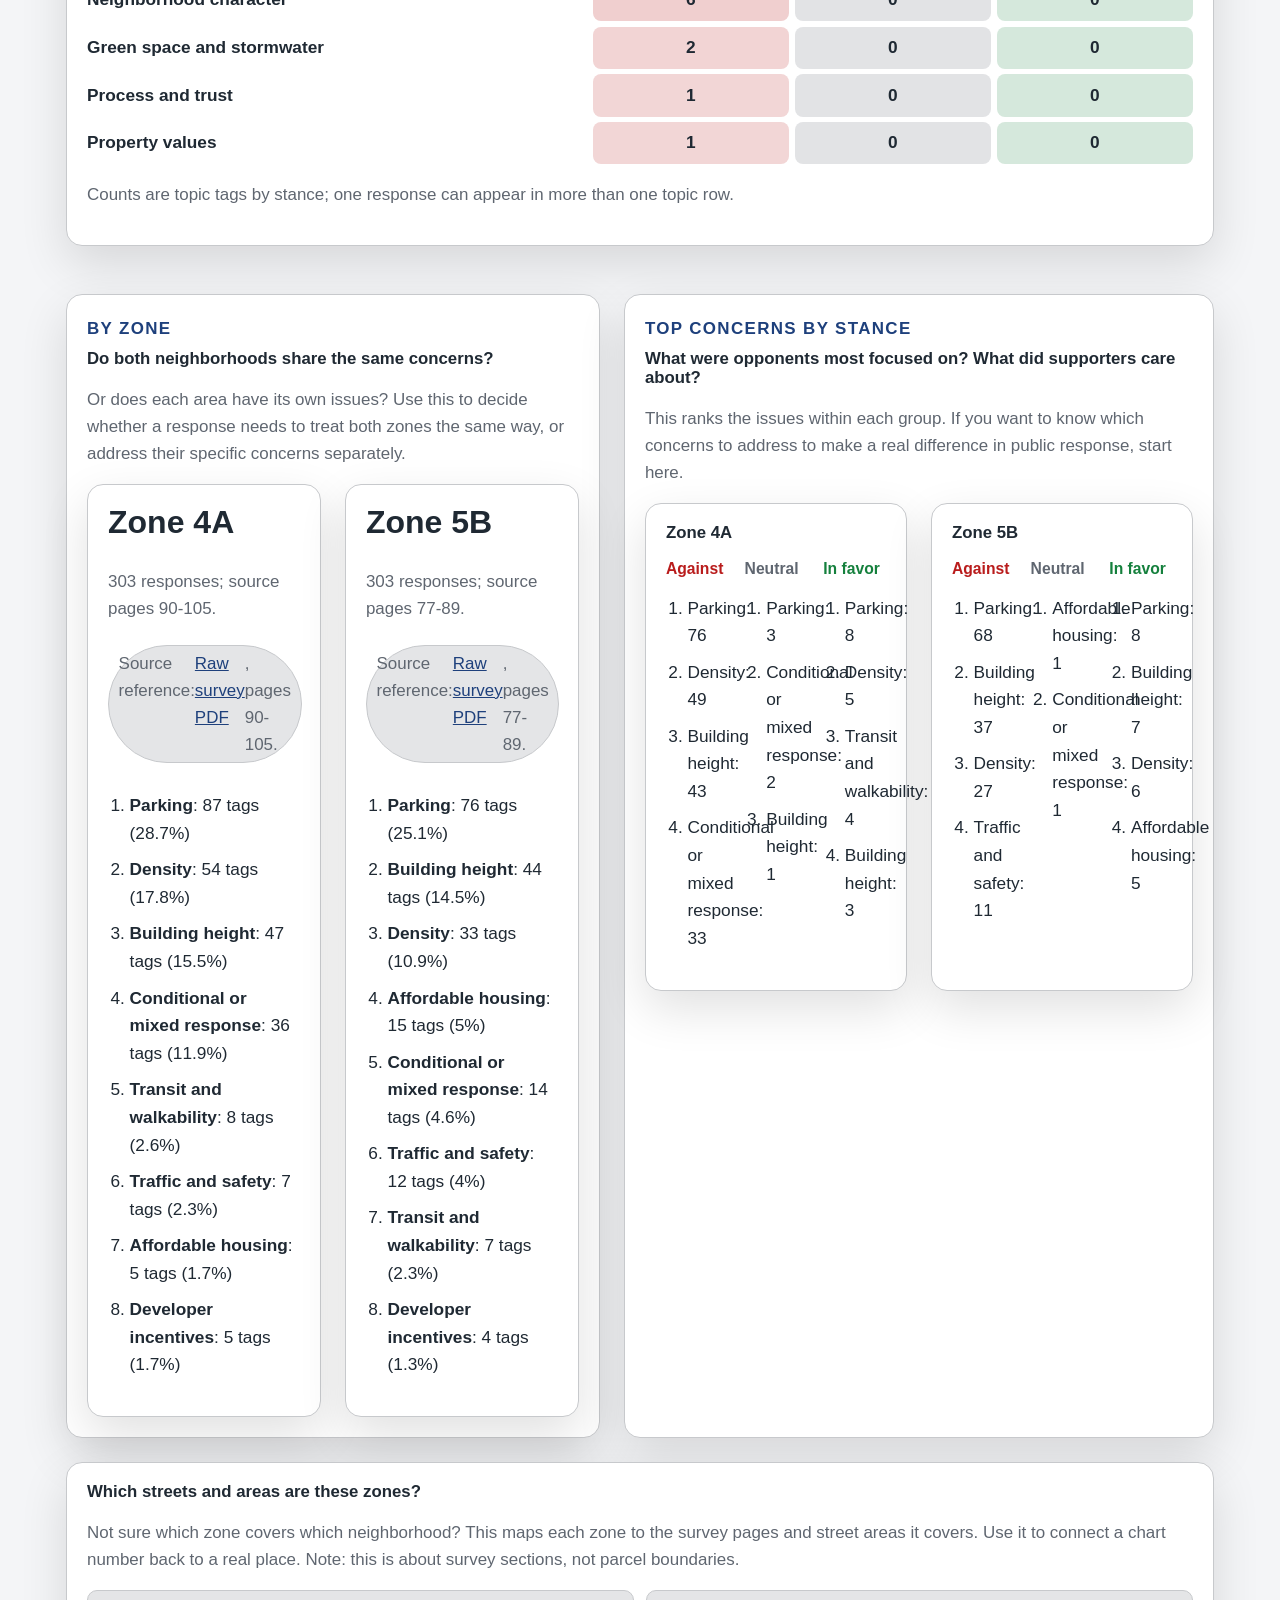
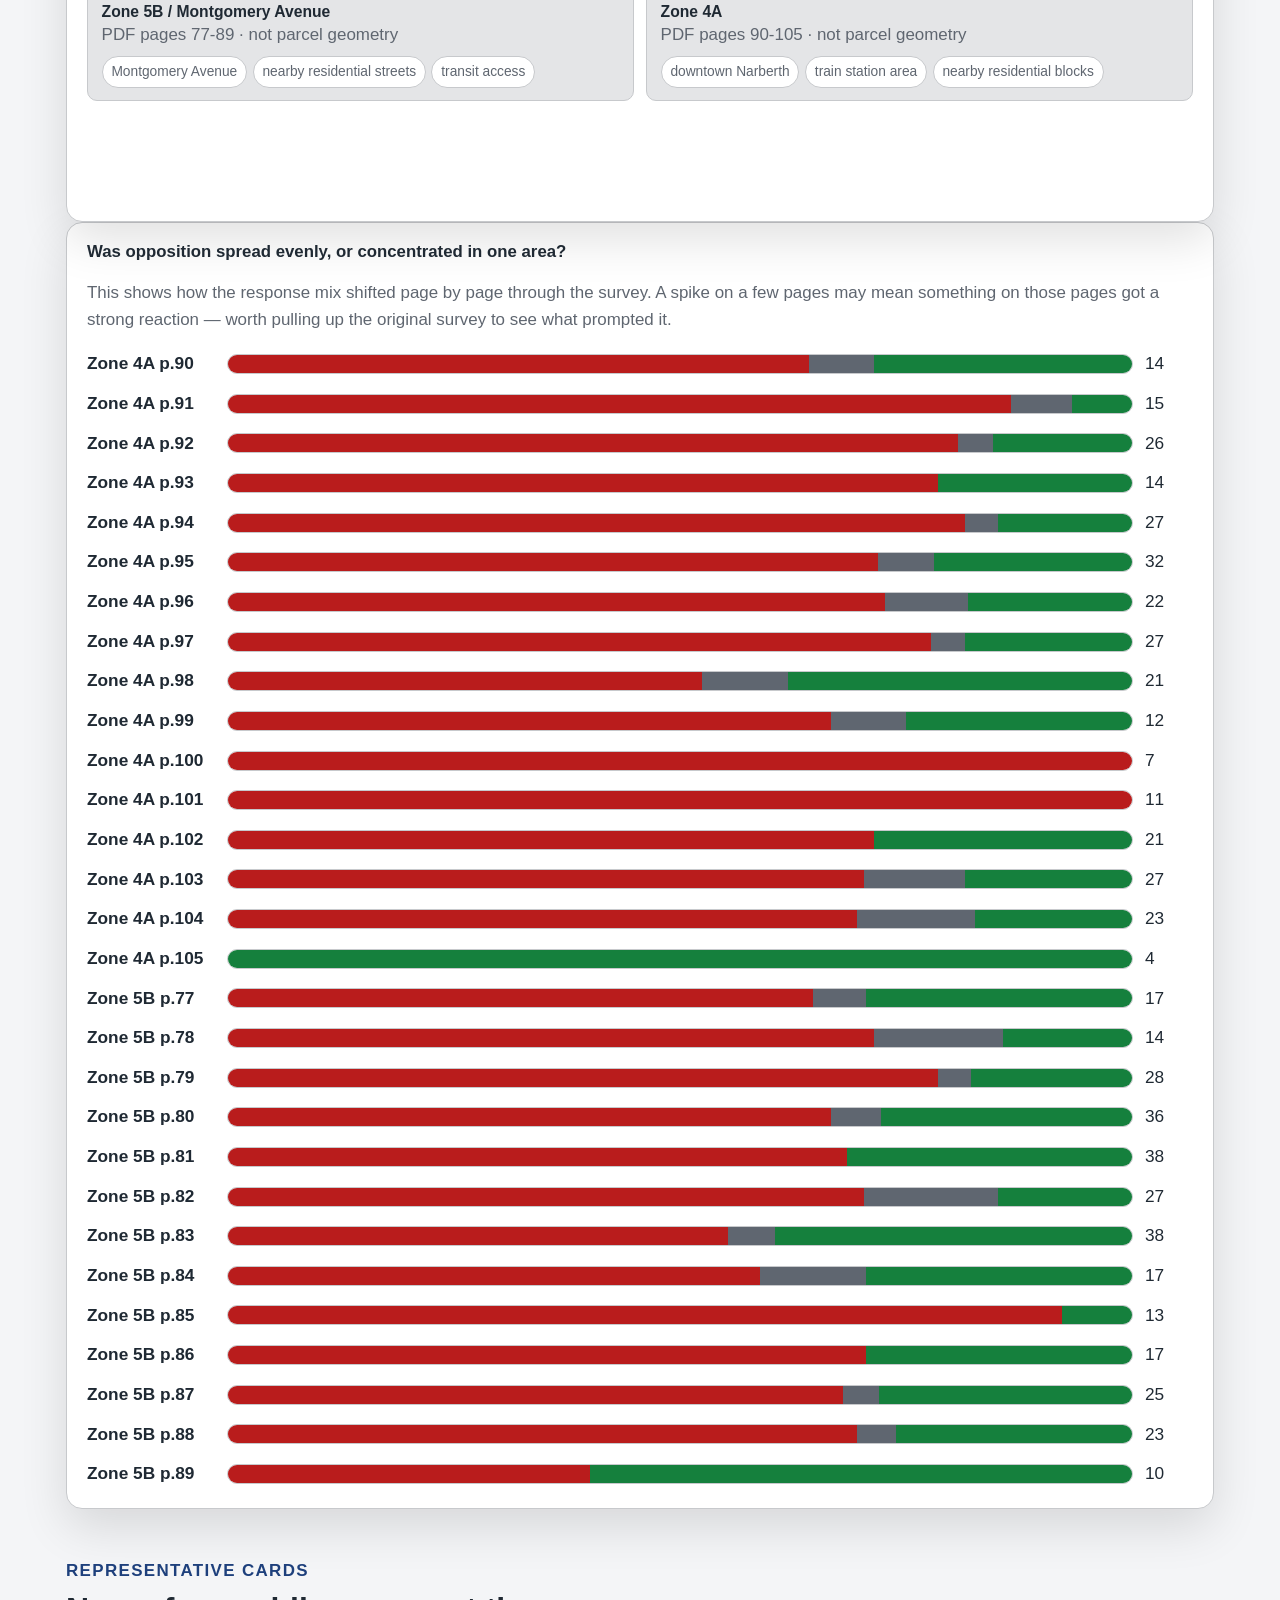
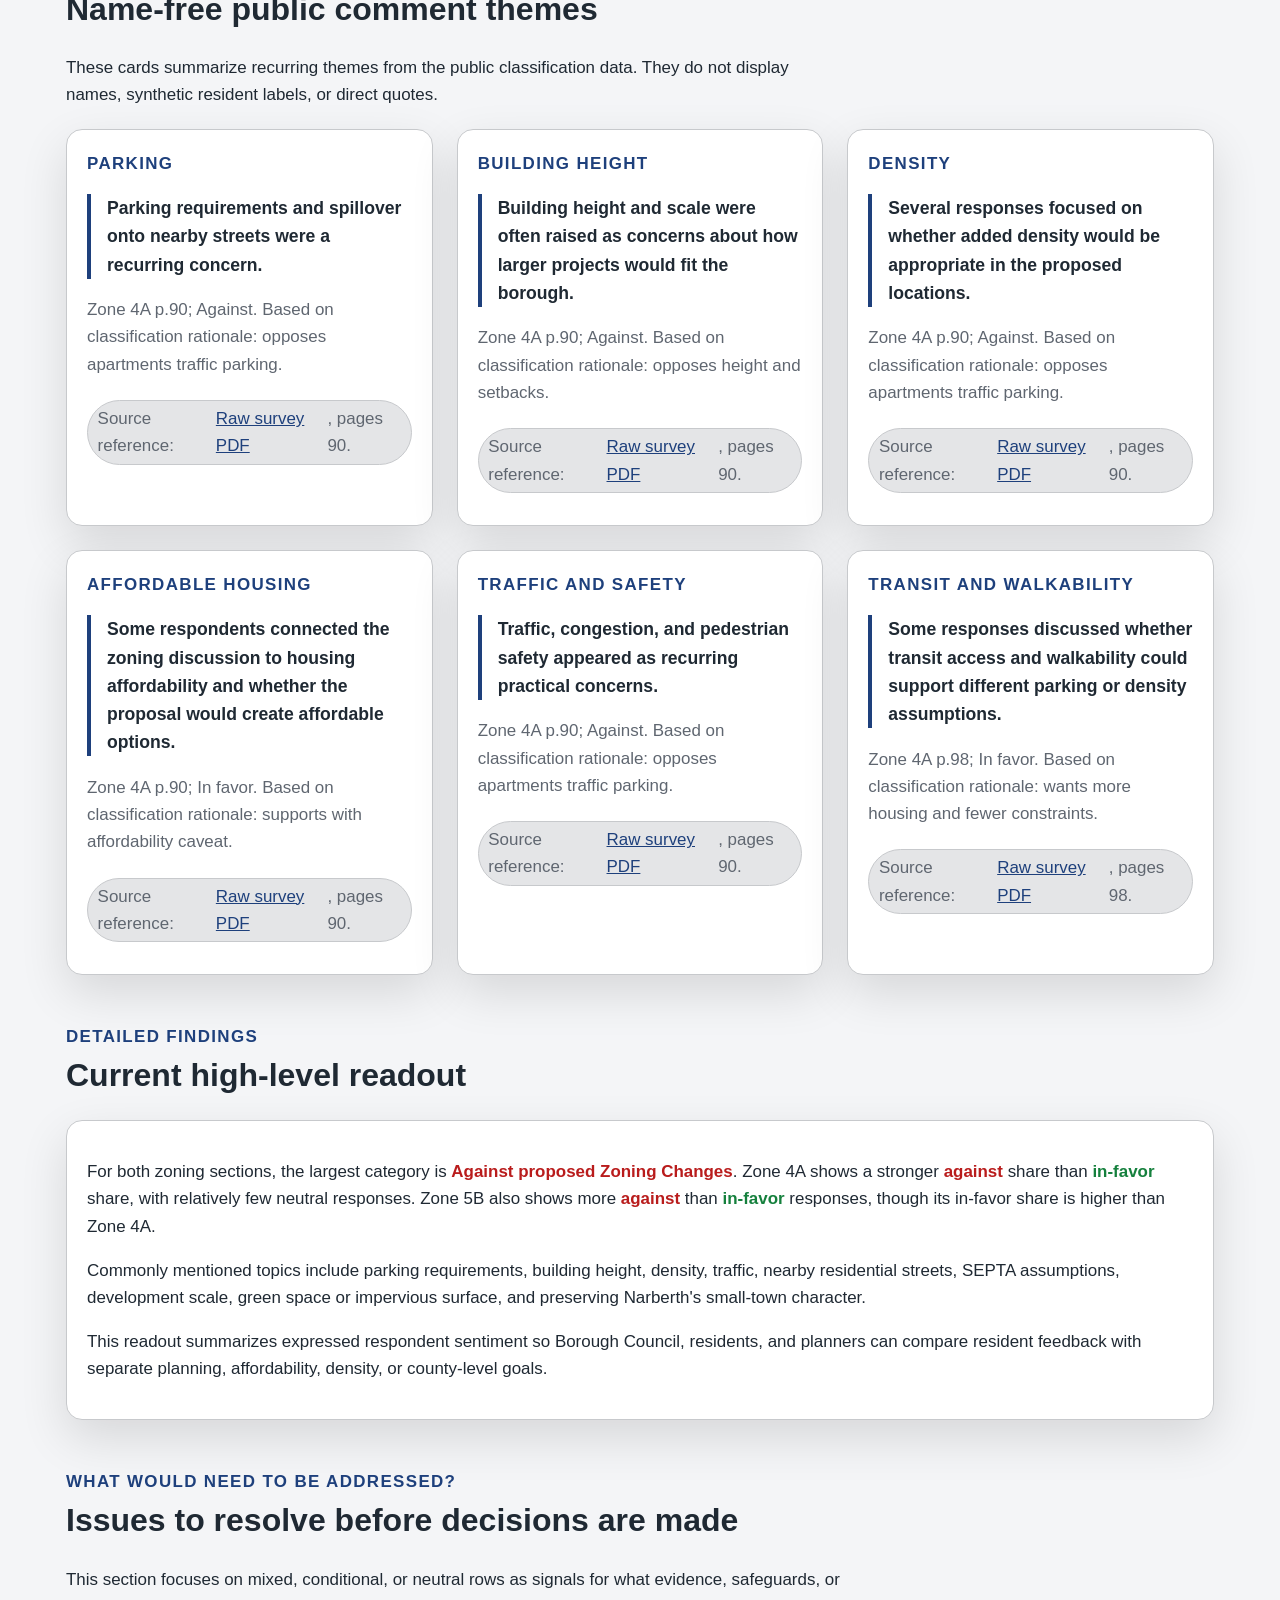
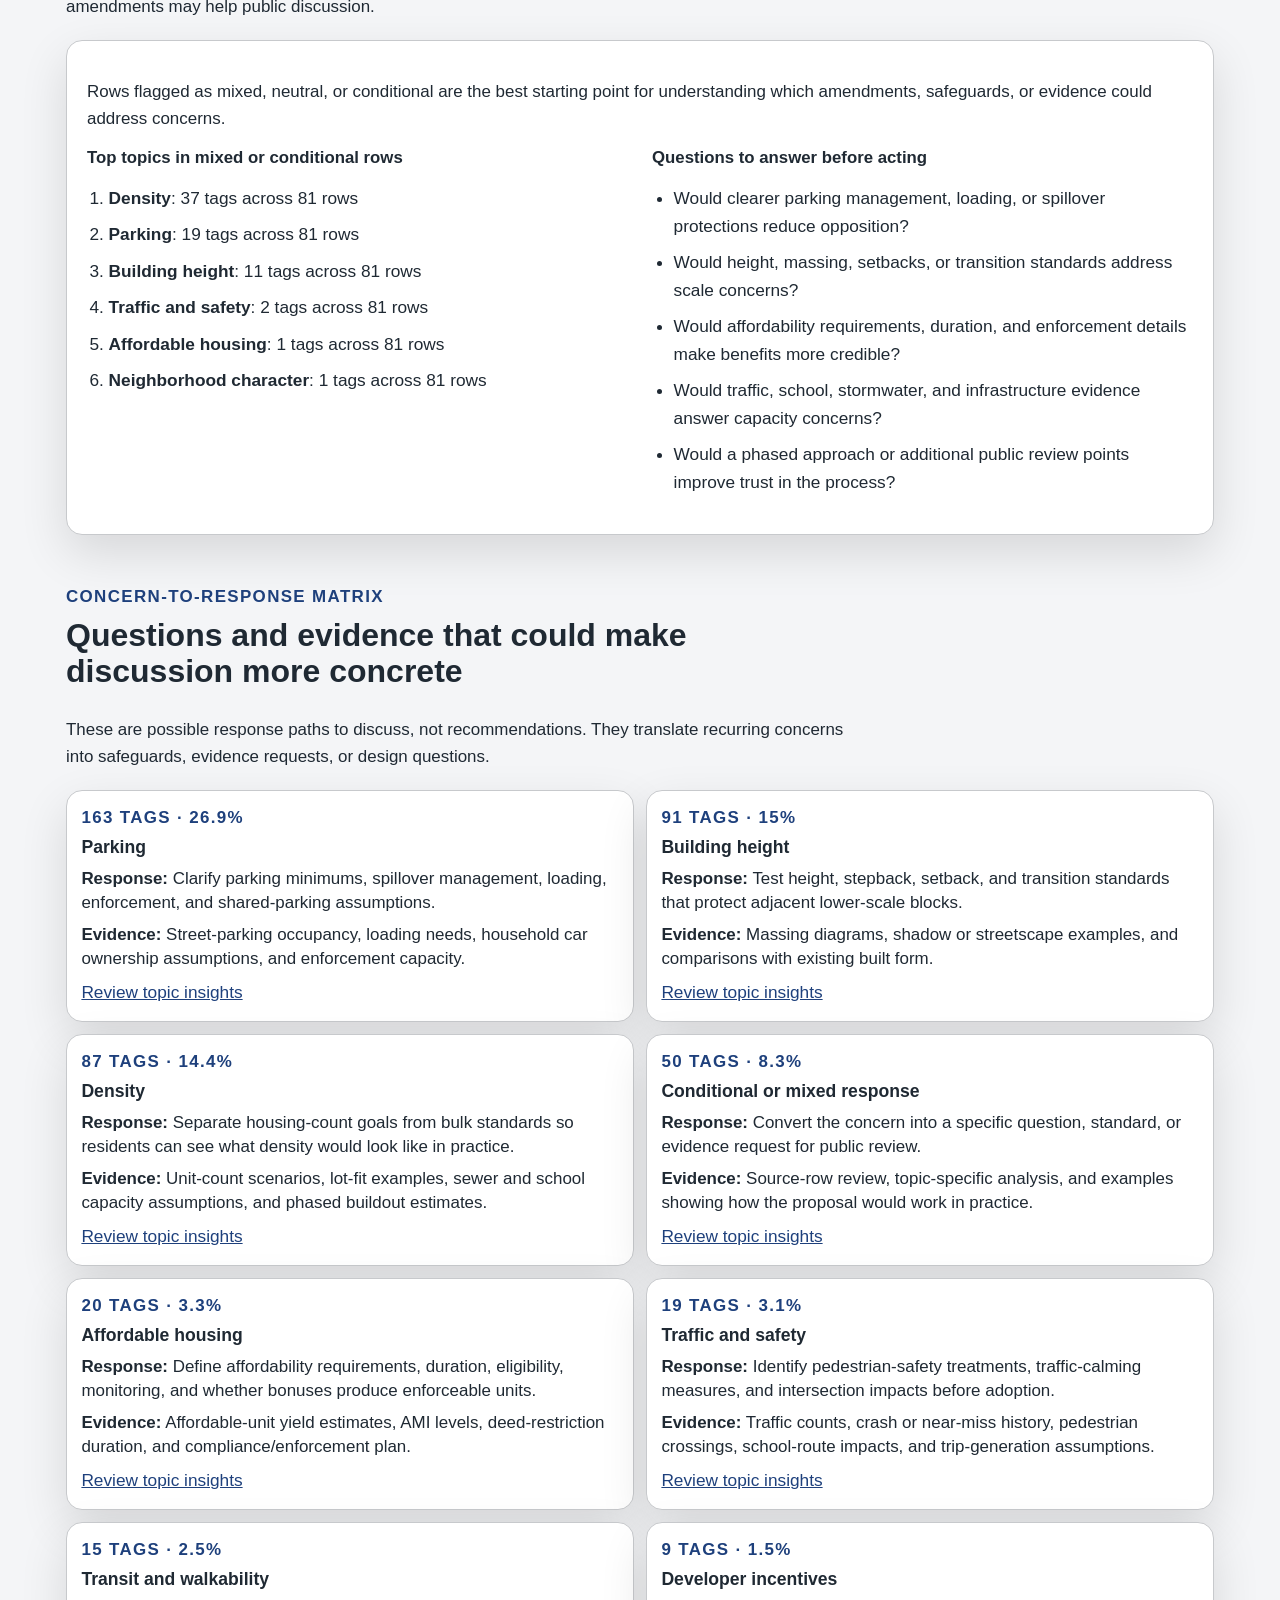
==== commit 54fda123: "feat(site): plain-language charts, absorb brief into index, simplify nav - Rewrite all chart card de" ====
--- a/docs/index.html
+++ b/docs/index.html
@@ -30,14 +30,13 @@
         </button>
         <div id="nav-links" class="nav-links">
           <a href="#home">Summary</a>
-          <a href="brief.html">Brief</a>
+          <a href="#brief">Brief</a>
           <a href="#questions">Questions</a>
           <a href="#charts">Charts</a>
           <a href="#topic-insights">Topics</a>
-          <a href="table.html">Table</a>
-          <a href="review.html">Review</a>
           <a href="#findings">Findings</a>
           <a href="#downloads">Downloads</a>
+          <a href="table.html">Table</a>
           <a href="https://github.com/DaveVoyles/Narberth-Zoning" rel="noreferrer">GitHub</a>
         </div>
       </nav>
@@ -80,12 +79,34 @@
         <div id="read-first-panel" class="card-grid read-first-grid"></div>
       </section>
 
-      <section id="section-links" class="page-section compact-section">
+      <section id="brief" class="page-section">
+        <div class="section-heading">
+          <p class="eyebrow">Decision brief</p>
+          <h2>The bottom line for council and residents</h2>
+          <p>
+            Combined totals across both zones, the key things to know before the meeting, and the
+            questions most likely to come up in public discussion.
+          </p>
+        </div>
+        <div id="brief-content"></div>
+        <div id="brief-zones" class="card-grid two"></div>
+        <div class="content-card">
+          <h2>Important caveats</h2>
+          <ul id="brief-limits" class="clean-list"></ul>
+          <p>
+            Download the underlying <a href="data/decision-brief.json">decision brief data</a> or
+            inspect the <a href="table.html">full response table</a> to trace these figures.
+          </p>
+        </div>
+      </section>
+
+ class="page-section compact-section">
         <div class="content-card">
           <h2>Shareable section links</h2>
           <p class="muted">Use these stable anchors to point someone directly to the part of the dashboard they need.</p>
           <nav class="anchor-list" aria-label="Shareable section links">
             <a href="#read-first">Read first</a>
+            <a href="#brief">Brief</a>
             <a href="#sources">Sources</a>
             <a href="#questions">Questions</a>
             <a href="#charts">Charts</a>
@@ -152,37 +173,40 @@
       <section id="charts" class="page-section">
         <div class="section-heading">
           <p class="eyebrow">Charts and graphics</p>
-          <h2>Stance breakdown by zone</h2>
-          <p>
-            The charts below show each response classified as against, neutral, or in favor of the
-            proposed zoning changes as written.
+          <h2>How residents responded, by zone</h2>
+          <p>
+            Start with the bar chart — that's your headline number. Then use the other charts to
+            understand the gap between zones, the specific issues people raised, and how confident
+            the analysis is before you cite any figure officially.
           </p>
         </div>
         <div class="chart-layout">
           <article class="card chart-card">
-            <h3>Side-by-side stance comparison</h3>
-            <p class="muted">
-              This shows whether opposition, neutrality, or support is strongest in each zone; it matters
-              because decision-makers can see the overall public response before drilling into details.
+            <h3>Who opposed, who supported, who was neutral?</h3>
+            <p class="muted">
+              Start here. This is the bottom line — what share of residents in each zone opposed,
+              supported, or were unclear about the proposed changes. If you only look at one chart,
+              make it this one.
             </p>
             <div id="bar-chart" class="bar-chart" role="img" aria-label="Bar chart comparing sentiment percentages for Zone 4A and Zone 5B"></div>
           </article>
           <article class="card chart-card">
-            <h3>Zone difference</h3>
-            <p class="muted">
-              This makes the gap between Zone 4A and Zone 5B explicit for each stance; it matters
-              because it separates shared sentiment from zone-specific differences.
+            <h3>Are the two zones reacting the same way?</h3>
+            <p class="muted">
+              This shows where Zone 4A and Zone 5B diverge. A large gap means the two areas may need
+              to be addressed differently — the same response won't land the same way in both
+              neighborhoods.
             </p>
             <div id="difference-chart" class="difference-chart"></div>
           </article>
         </div>
         <div class="chart-layout secondary-charts single-chart">
           <article class="card chart-card">
-            <h3>Response particle field</h3>
-            <p class="muted">
-              Each point represents one classified response, grouped by zone and stance. The counts
-              below provide the exact values for the dots; it matters because clusters make imbalance
-              and minority viewpoints easier to see at a glance.
+            <h3>Every response, as a dot</h3>
+            <p class="muted">
+              Each dot is one real response. The size of each cluster makes the scale concrete — not
+              just a percentage, but how many individual people are behind it. A large cluster of red
+              dots means a lot of residents said the same thing.
             </p>
             <canvas id="particle-canvas" width="720" height="420" aria-label="Interactive particle visualization of classified responses"></canvas>
             <div id="particle-values" class="particle-values" aria-label="Particle field values"></div>
@@ -190,19 +214,20 @@
           </article>
         </div>
         <div class="card">
-          <h3>Text equivalent</h3>
+          <h3>The numbers in plain text</h3>
           <p class="muted">
-            This restates the chart values in plain language; it matters for readers who need the
-            takeaway without interpreting graphics.
+            Prefer plain numbers over bar charts? Here's the same data written out. Useful for
+            copying into a report or presenting without graphics.
           </p>
           <div id="chart-text-summary"></div>
         </div>
         <div class="chart-layout secondary-charts single-chart">
           <article class="card chart-card">
-            <h3>Confidence and review queue</h3>
-            <p class="muted">
-              This shows how many classifications are high, medium, or low confidence; it matters
-              because medium and low-confidence rows should be checked before official use.
+            <h3>How reliable are these classifications?</h3>
+            <p class="muted">
+              Some responses were harder to classify than others. Before citing specific figures in
+              an official document, it's worth having a person double-check the medium- and
+              low-confidence rows — they may need a closer read.
             </p>
             <div id="confidence-chart" class="bar-chart" role="img" aria-label="Confidence distribution by zone"></div>
           </article>
@@ -210,48 +235,50 @@
         <section id="topic-insights" class="topic-insights">
           <div class="section-heading compact-heading">
             <p class="eyebrow">Topic insights</p>
-            <h3>What issues came up most often?</h3>
+            <h3>What specific concerns did people raise?</h3>
             <p>
-              Topic tags are provisional, keyword-assisted tags inferred from classification rationale.
-              A single response can receive more than one tag, so topic totals are not vote totals.
+              These tags flag the issues mentioned most — parking, height, density, traffic, and
+              more. One person can mention several topics, so these counts show how often a topic
+              came up, not how many unique people raised it.
             </p>
           </div>
           <div id="topics-overall" class="mini-grid"></div>
           <article class="card chart-card topic-cloud-card">
             <p class="eyebrow">Topic cloud</p>
-            <h3>Frequency-weighted provisional topics</h3>
-            <p class="muted">
-              Larger labels mark recurring themes found in the classification rationale, such as
-              parking, height, or density. This matters because it highlights which concerns deserve
-              closer source review without treating topic tags as votes.
+            <h3>What dominated the conversation?</h3>
+            <p class="muted">
+              The bigger the word, the more often it came up. This is the fastest way to see what
+              residents are most likely to bring up at a public meeting — the biggest words here are
+              the ones you should be prepared to address.
             </p>
             <div id="topic-cloud-page" class="topic-cloud" aria-label="Provisional topic cloud"></div>
           </article>
           <article class="card chart-card heatmap-card">
             <p class="eyebrow">Topic by stance</p>
-            <h3>Which topics appear with opposition, neutrality, or support?</h3>
-            <p class="muted">
-              This heatmap shows which provisional topics appear most often within each stance; it matters
-              because it helps separate broad opposition from the specific issues driving each group.
+            <h3>What drove opposition vs. support?</h3>
+            <p class="muted">
+              Opponents and supporters often worried about different things. Darker cells mean more
+              responses. Use this to understand <em>why</em> people opposed or supported the
+              changes — not just that they did.
             </p>
             <div id="topic-stance-heatmap"></div>
           </article>
           <div class="chart-layout secondary-charts">
             <article class="card chart-card">
               <p class="eyebrow">By zone</p>
-              <h3>Top provisional topics in each analyzed section</h3>
+              <h3>Do both neighborhoods share the same concerns?</h3>
               <p class="muted">
-                This compares recurring topics in Zone 4A and Zone 5B; it matters because some concerns
-                may be shared while others are tied to a specific zoning section.
+                Or does each area have its own issues? Use this to decide whether a response needs
+                to treat both zones the same way, or address their specific concerns separately.
               </p>
               <div id="topics-by-zone" class="card-grid two nested-card-grid"></div>
             </article>
             <article class="card chart-card">
               <p class="eyebrow">Top concerns by stance</p>
-              <h3>What rises to the top within each stance?</h3>
+              <h3>What were opponents most focused on? What did supporters care about?</h3>
               <p class="muted">
-                This separates high-volume opposition topics from neutral or supportive themes so readers
-                can see what each group emphasized.
+                This ranks the issues within each group. If you want to know which concerns to
+                address to make a real difference in public response, start here.
               </p>
               <div id="top-concerns-by-stance" class="card-grid two nested-card-grid"></div>
             </article>
@@ -259,19 +286,21 @@
         </section>
         <div class="chart-layout secondary-charts single-chart">
           <article class="card chart-card">
-            <h3>Zone context</h3>
-            <p class="muted">
-              This identifies which survey pages and area labels each zone refers to. It is not a map;
-              use it to keep the chart data tied to the right survey section, not to parcel boundaries.
+            <h3>Which streets and areas are these zones?</h3>
+            <p class="muted">
+              Not sure which zone covers which neighborhood? This maps each zone to the survey
+              pages and street areas it covers. Use it to connect a chart number back to a real
+              place. Note: this is about survey sections, not parcel boundaries.
             </p>
             <div id="zone-context" class="zone-context"></div>
           </article>
         </div>
         <article class="card chart-card">
-          <h3>Page flow through the source PDF</h3>
+          <h3>Was opposition spread evenly, or concentrated in one area?</h3>
           <p class="muted">
-            Small page-level bars show how response mix changes across the analyzed sections; it matters
-            because clusters by page can reveal where the source document may need closer review.
+            This shows how the response mix shifted page by page through the survey. A spike on a
+            few pages may mean something on those pages got a strong reaction — worth pulling up
+            the original survey to see what prompted it.
           </p>
           <div id="page-chart" class="page-chart" role="img" aria-label="Stance distribution by PDF page"></div>
         </article>
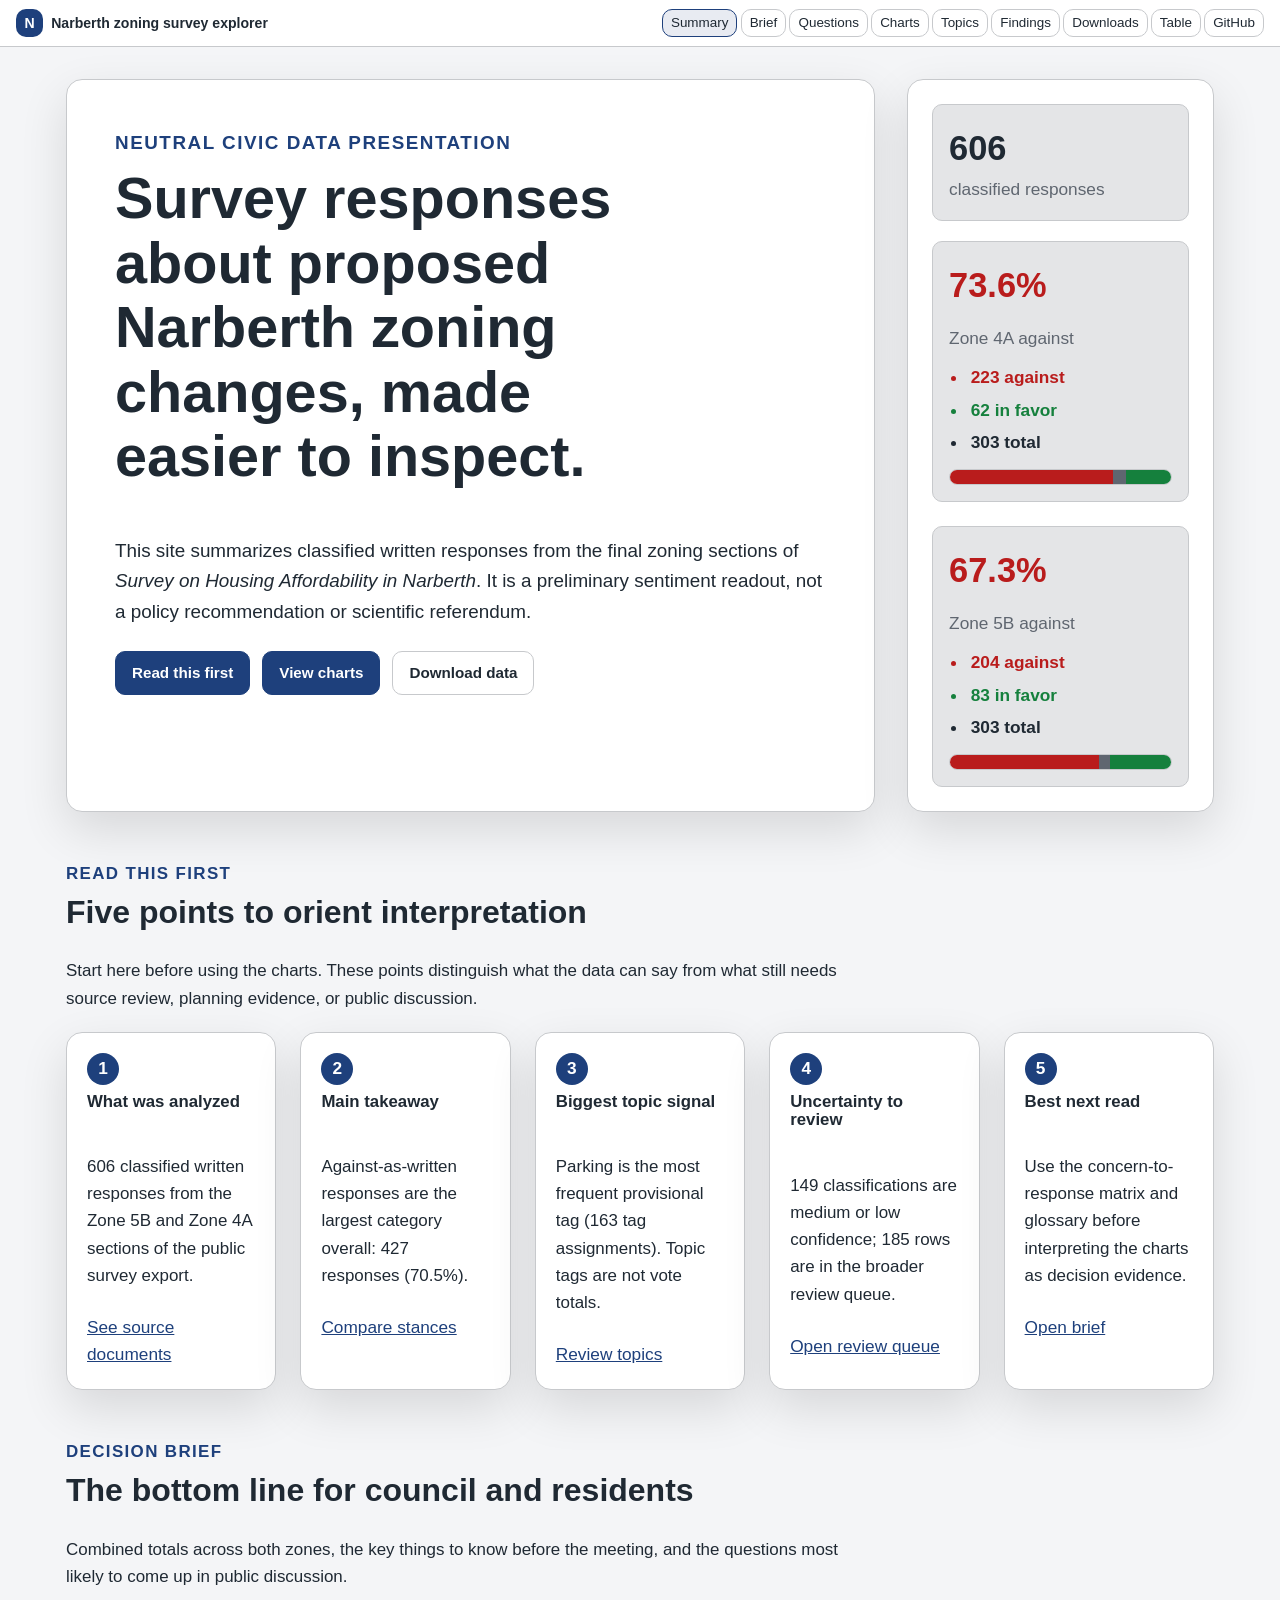
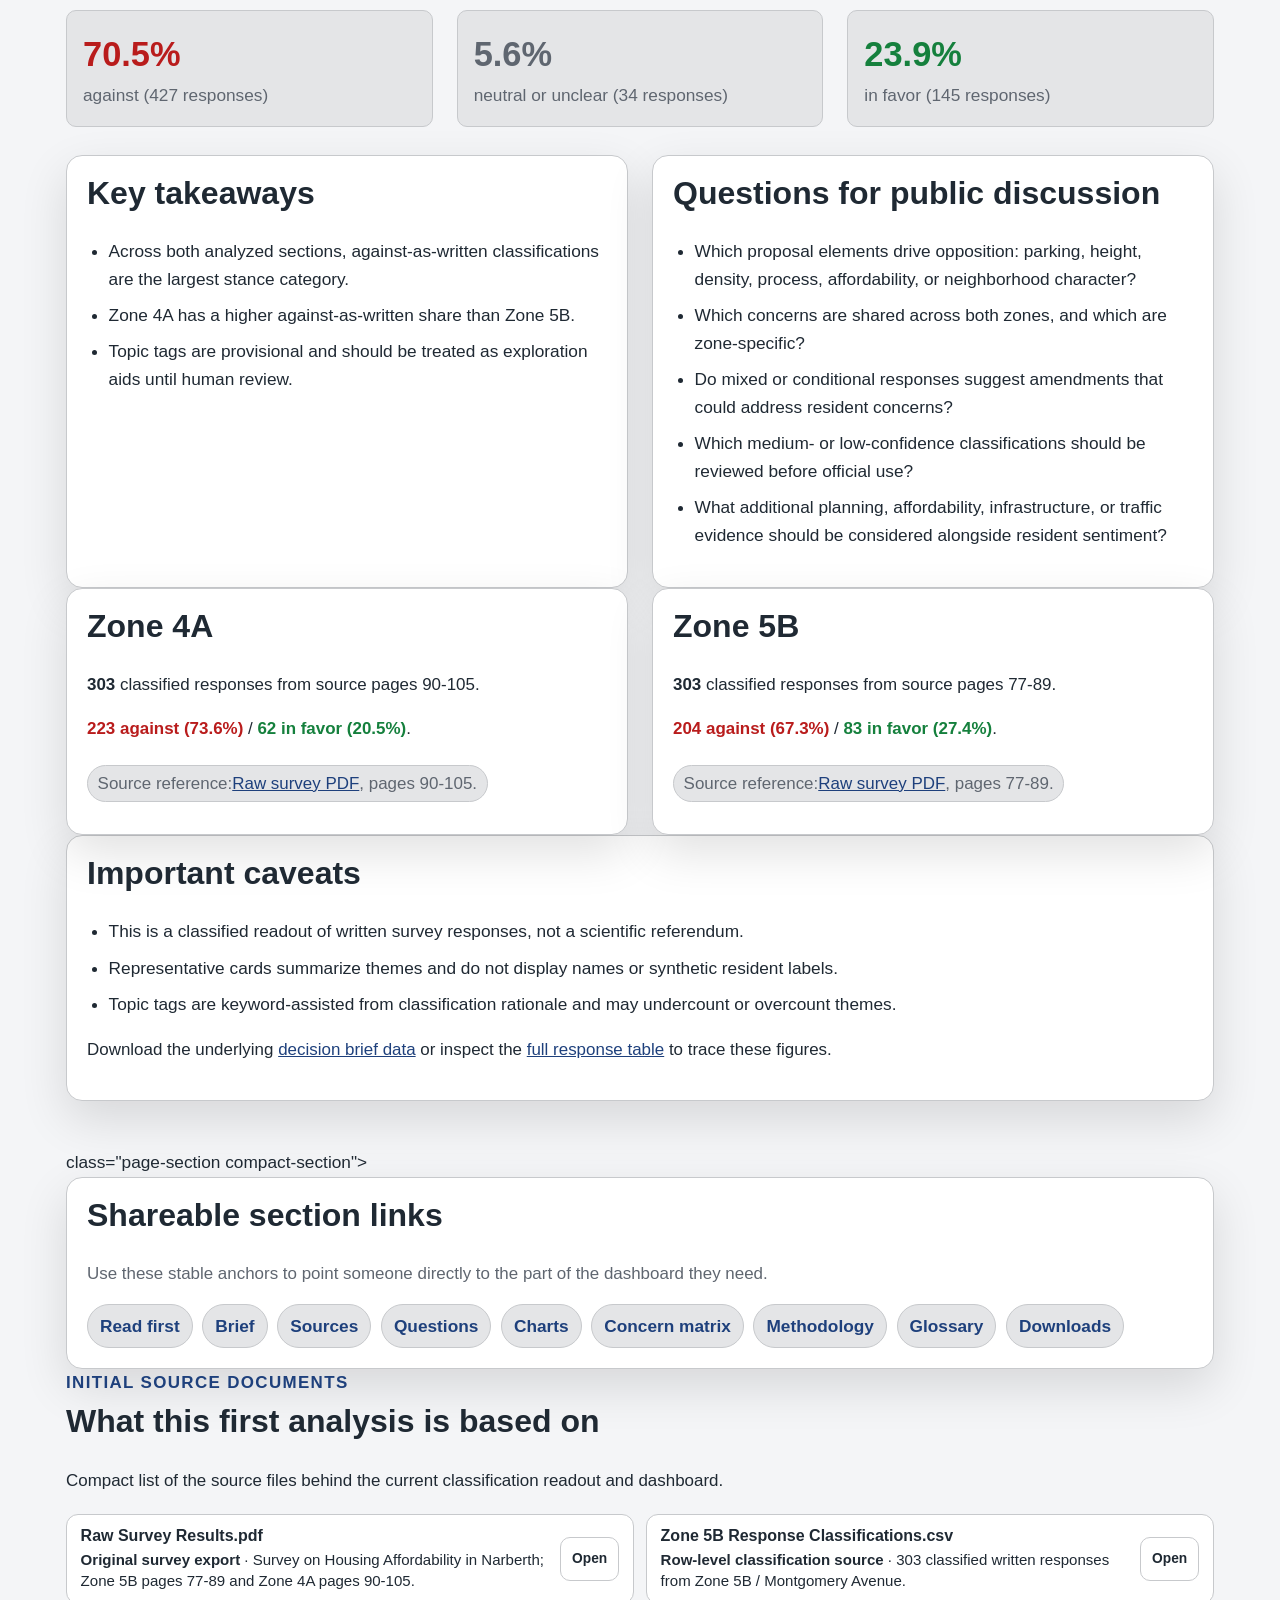
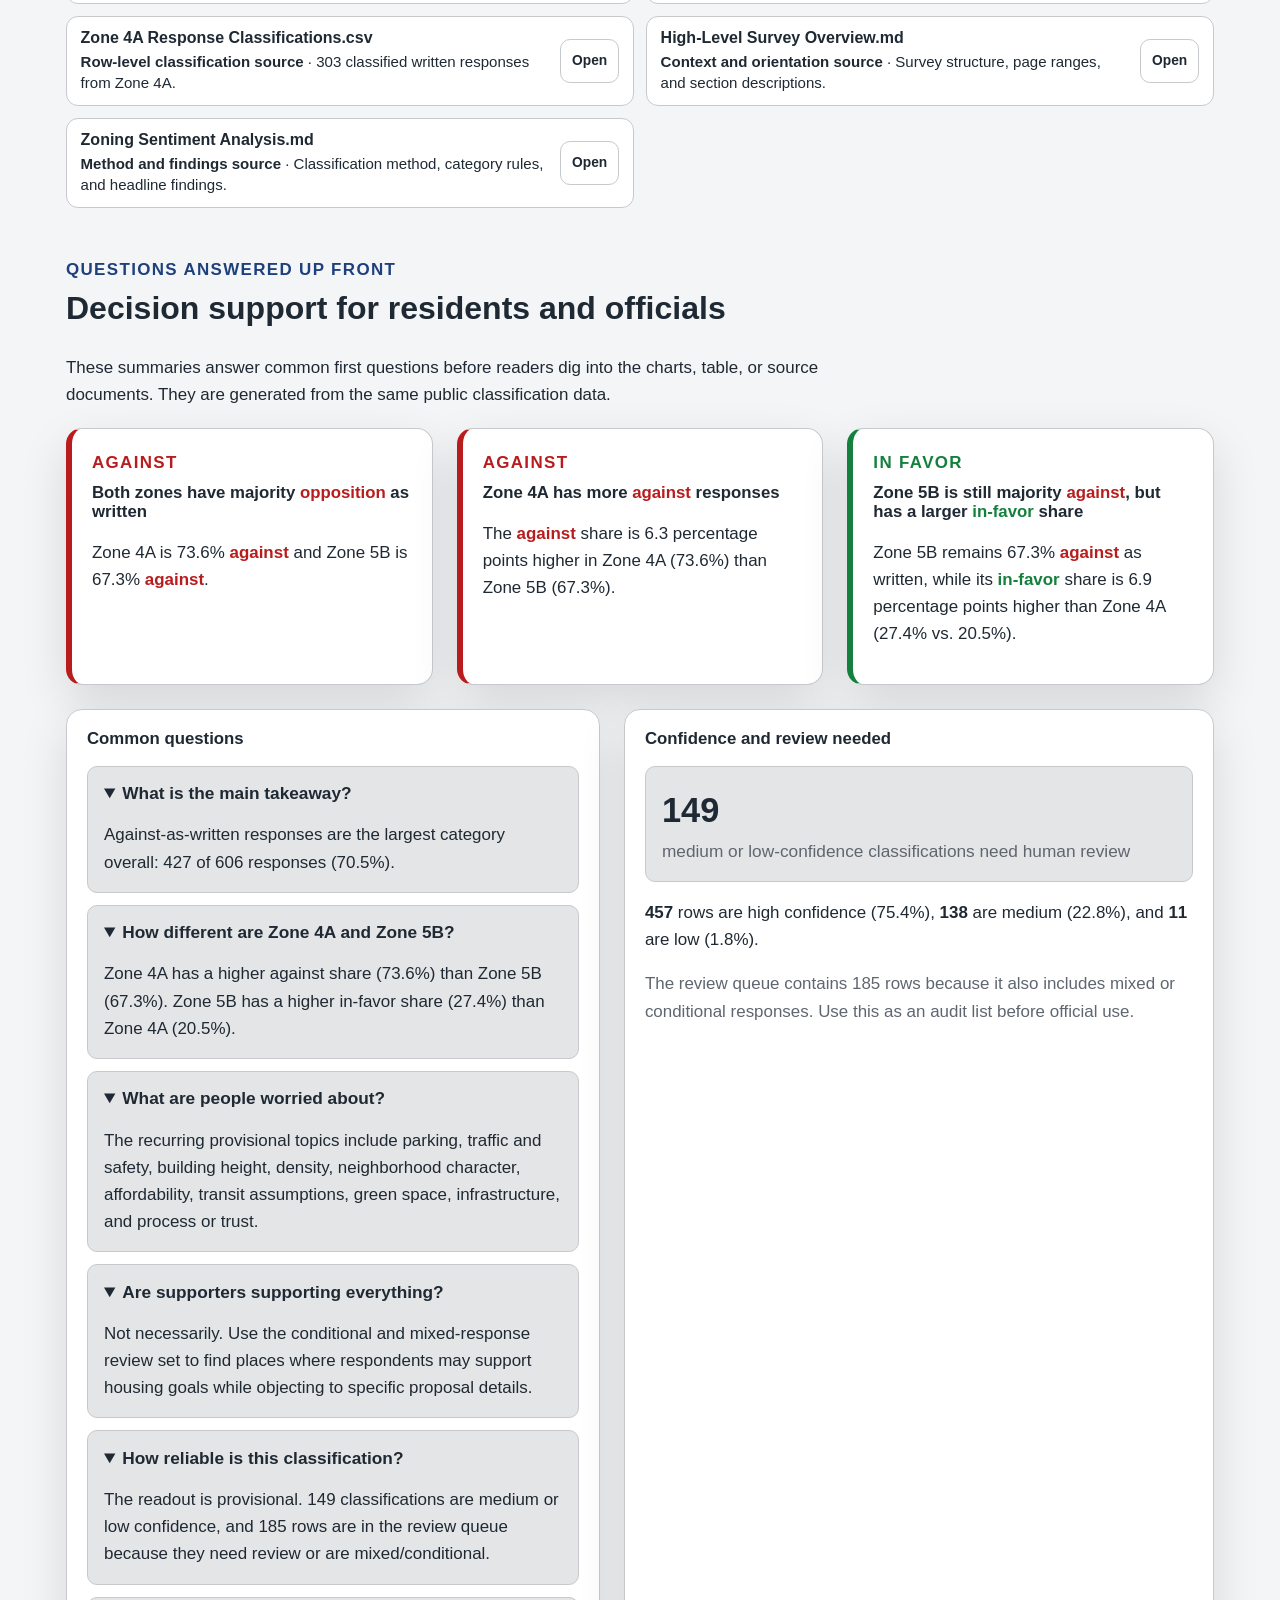
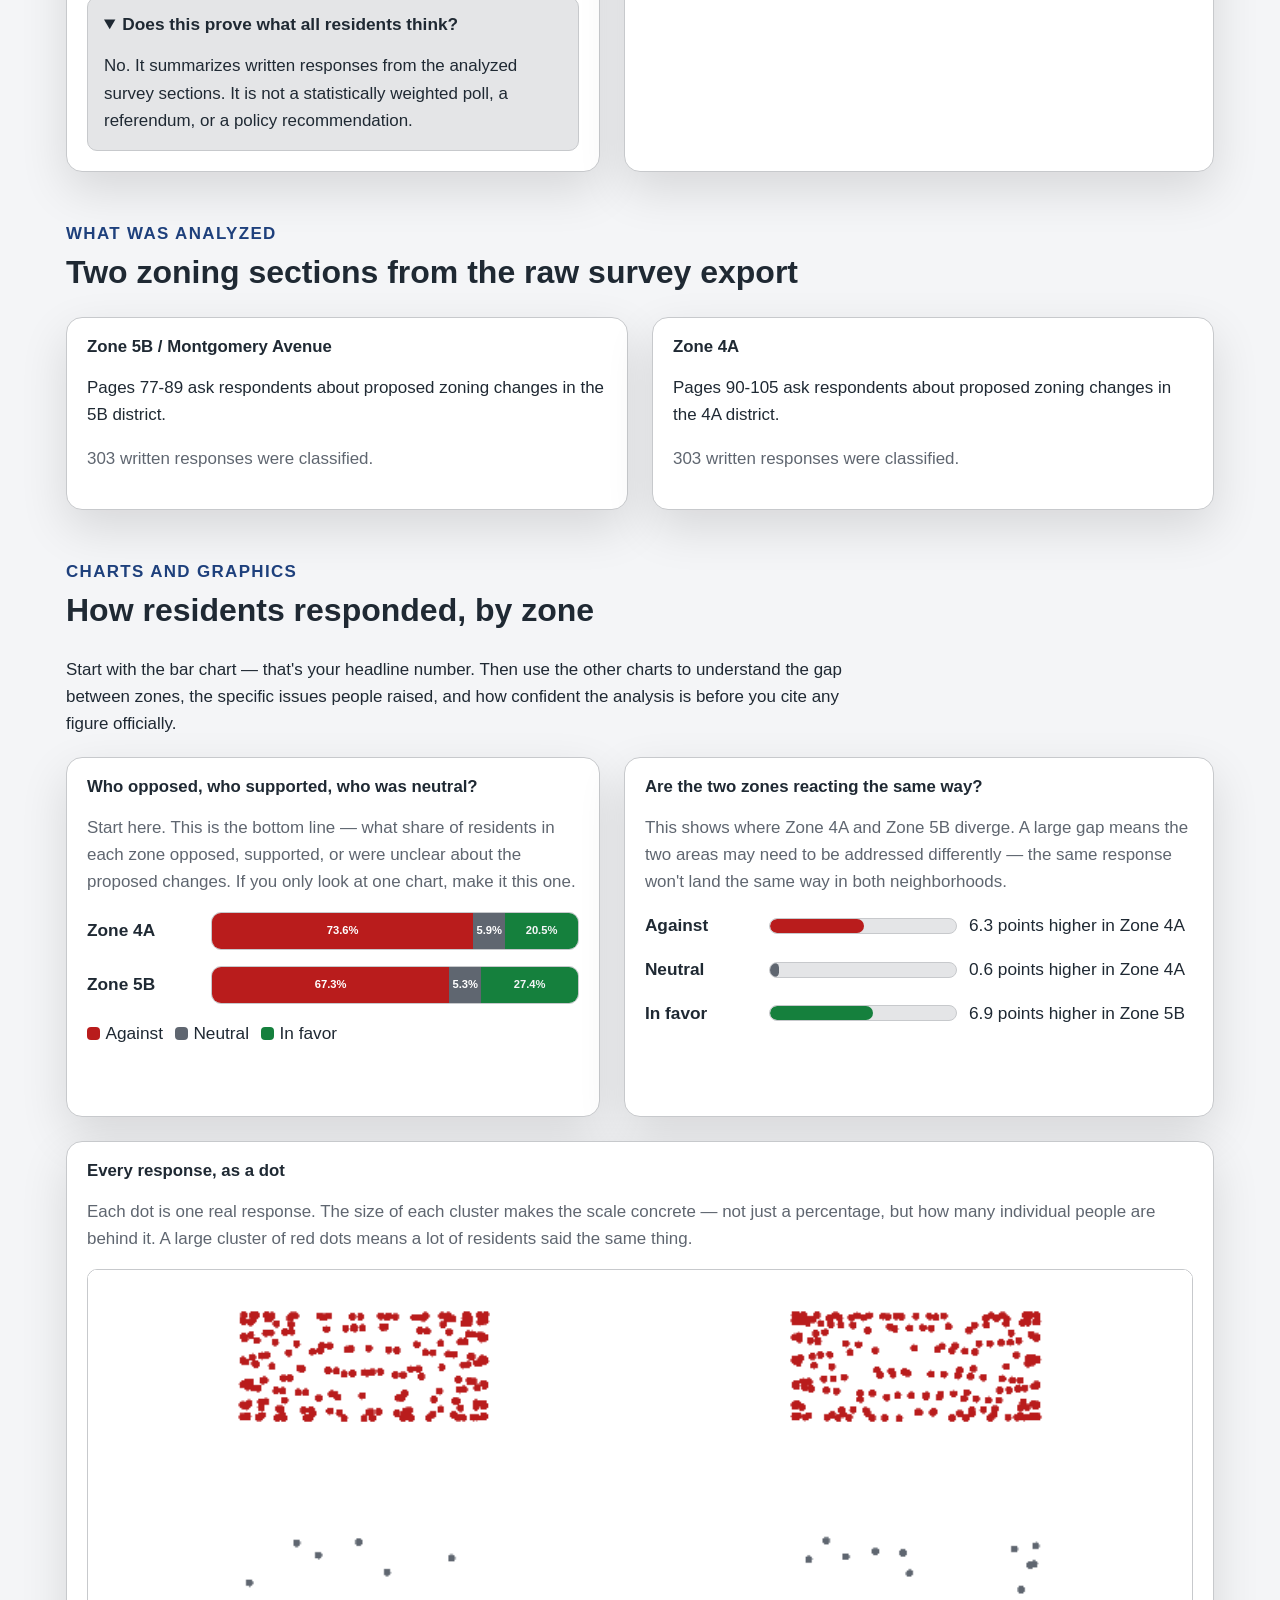
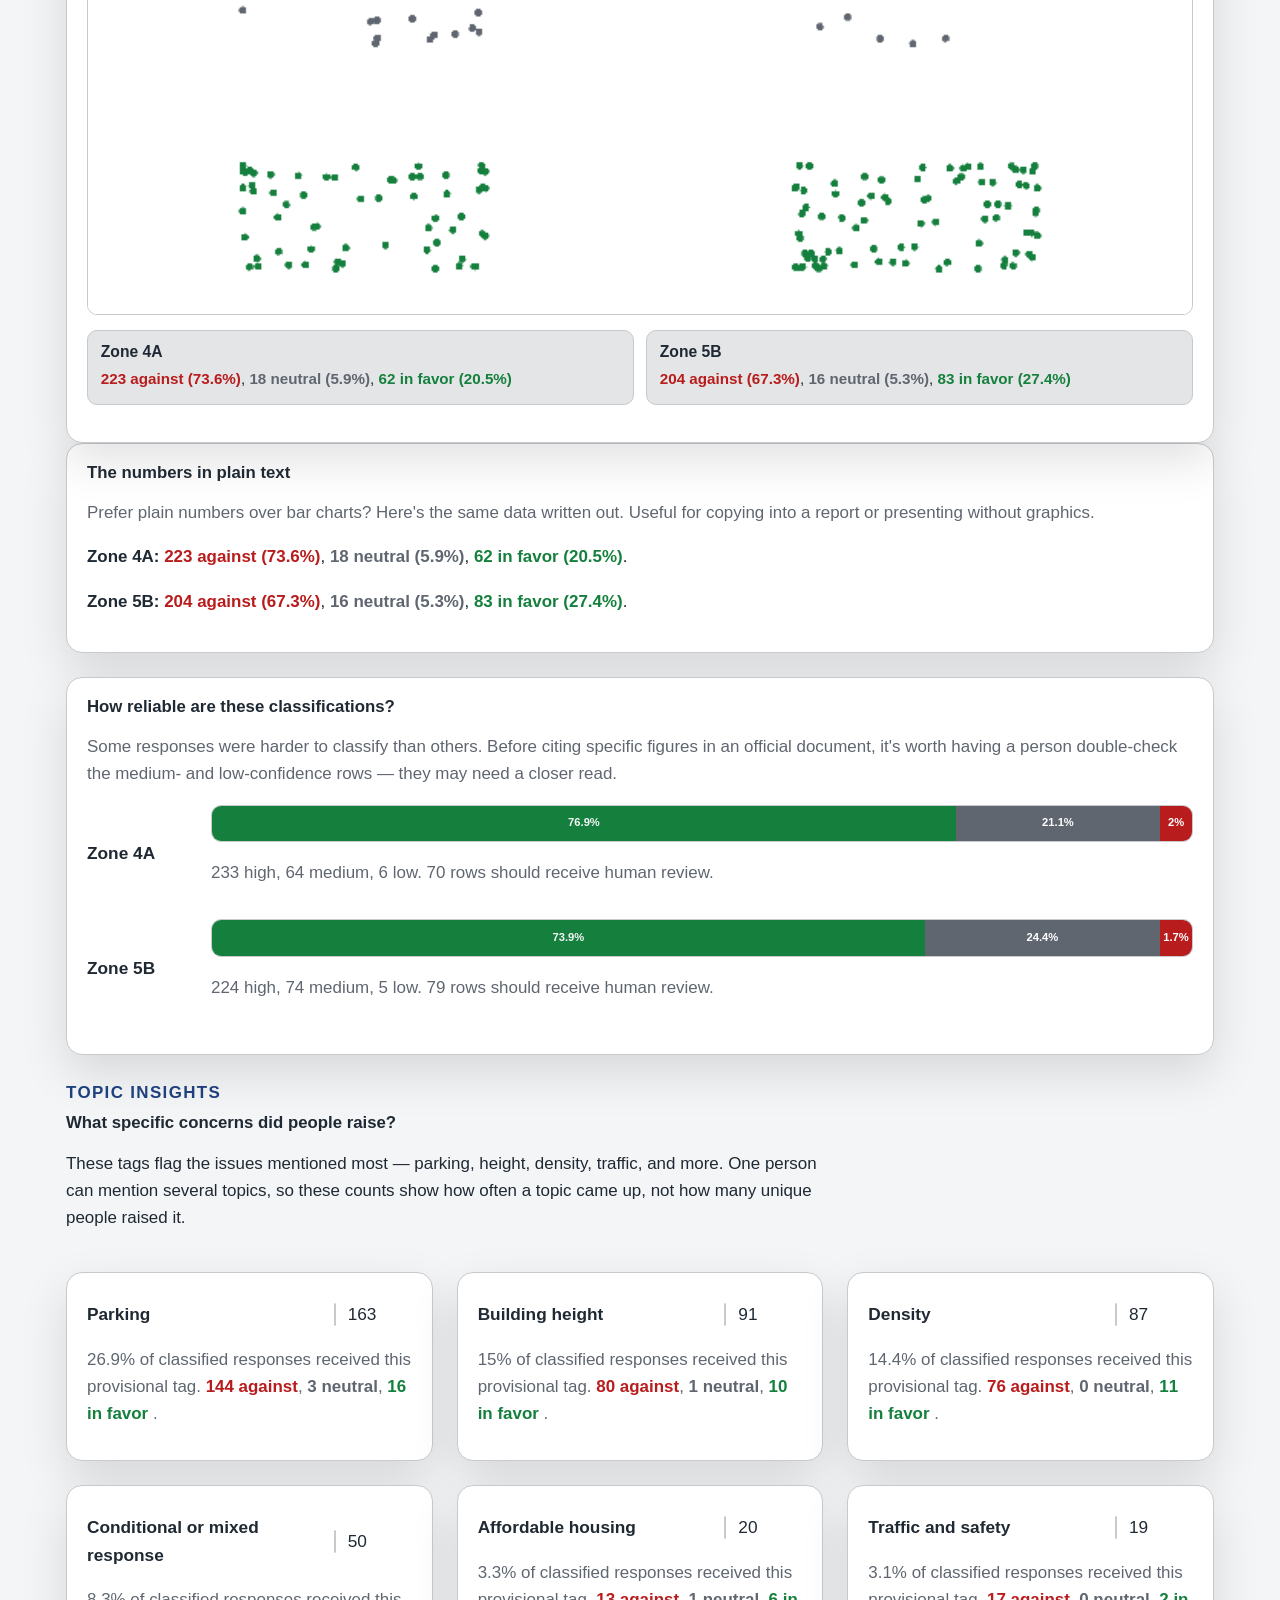
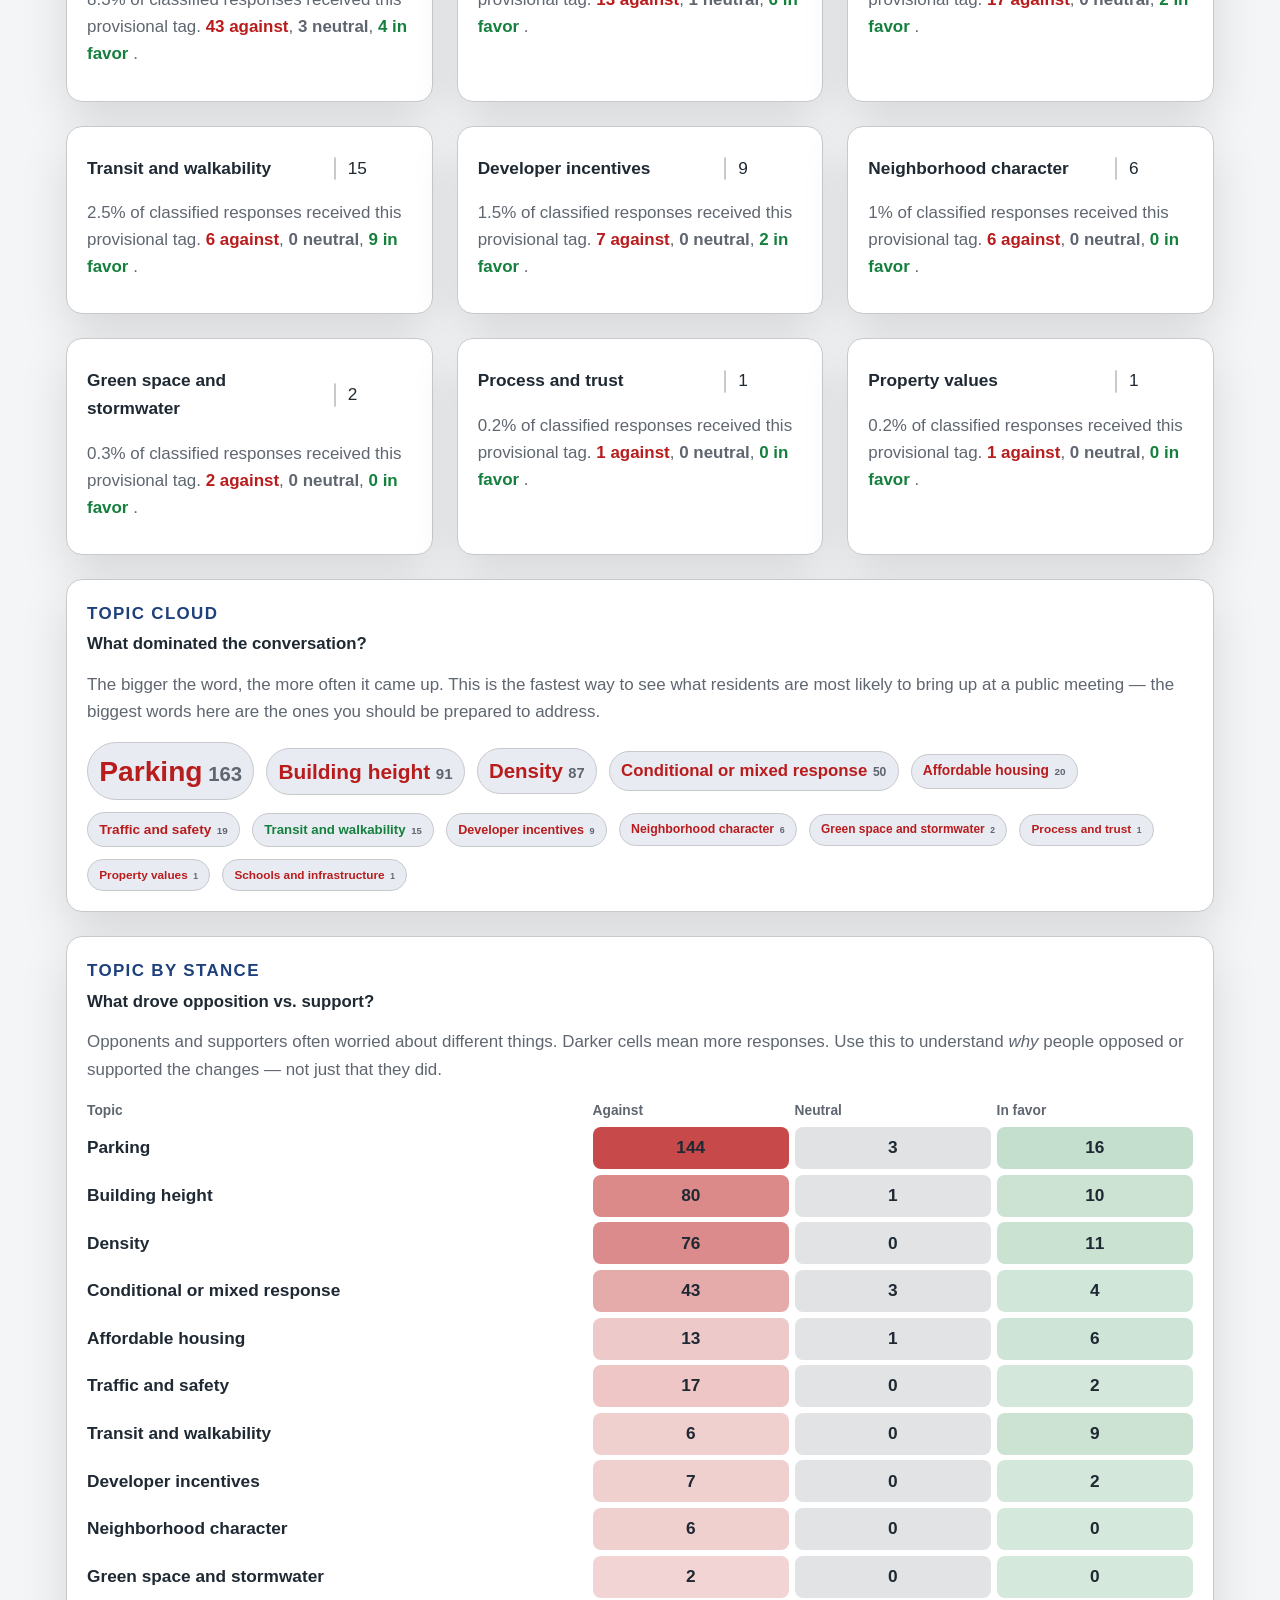
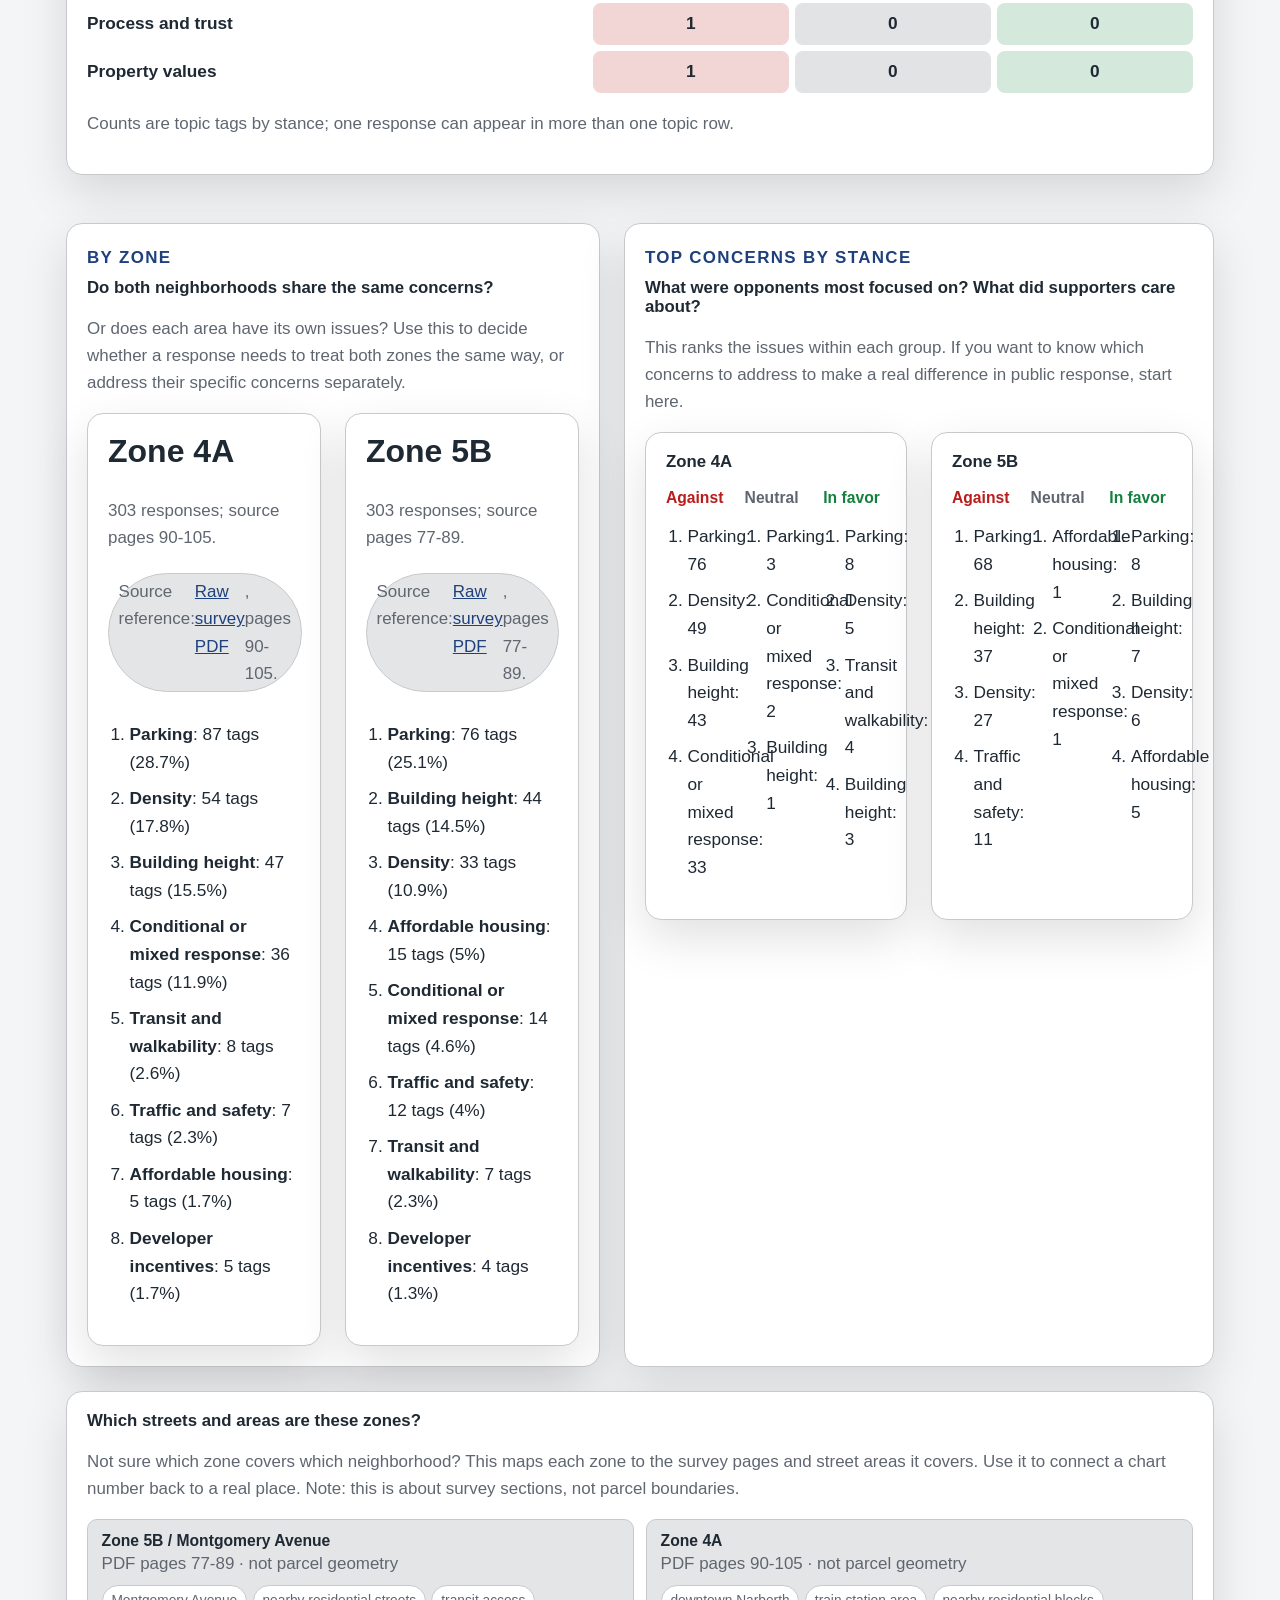
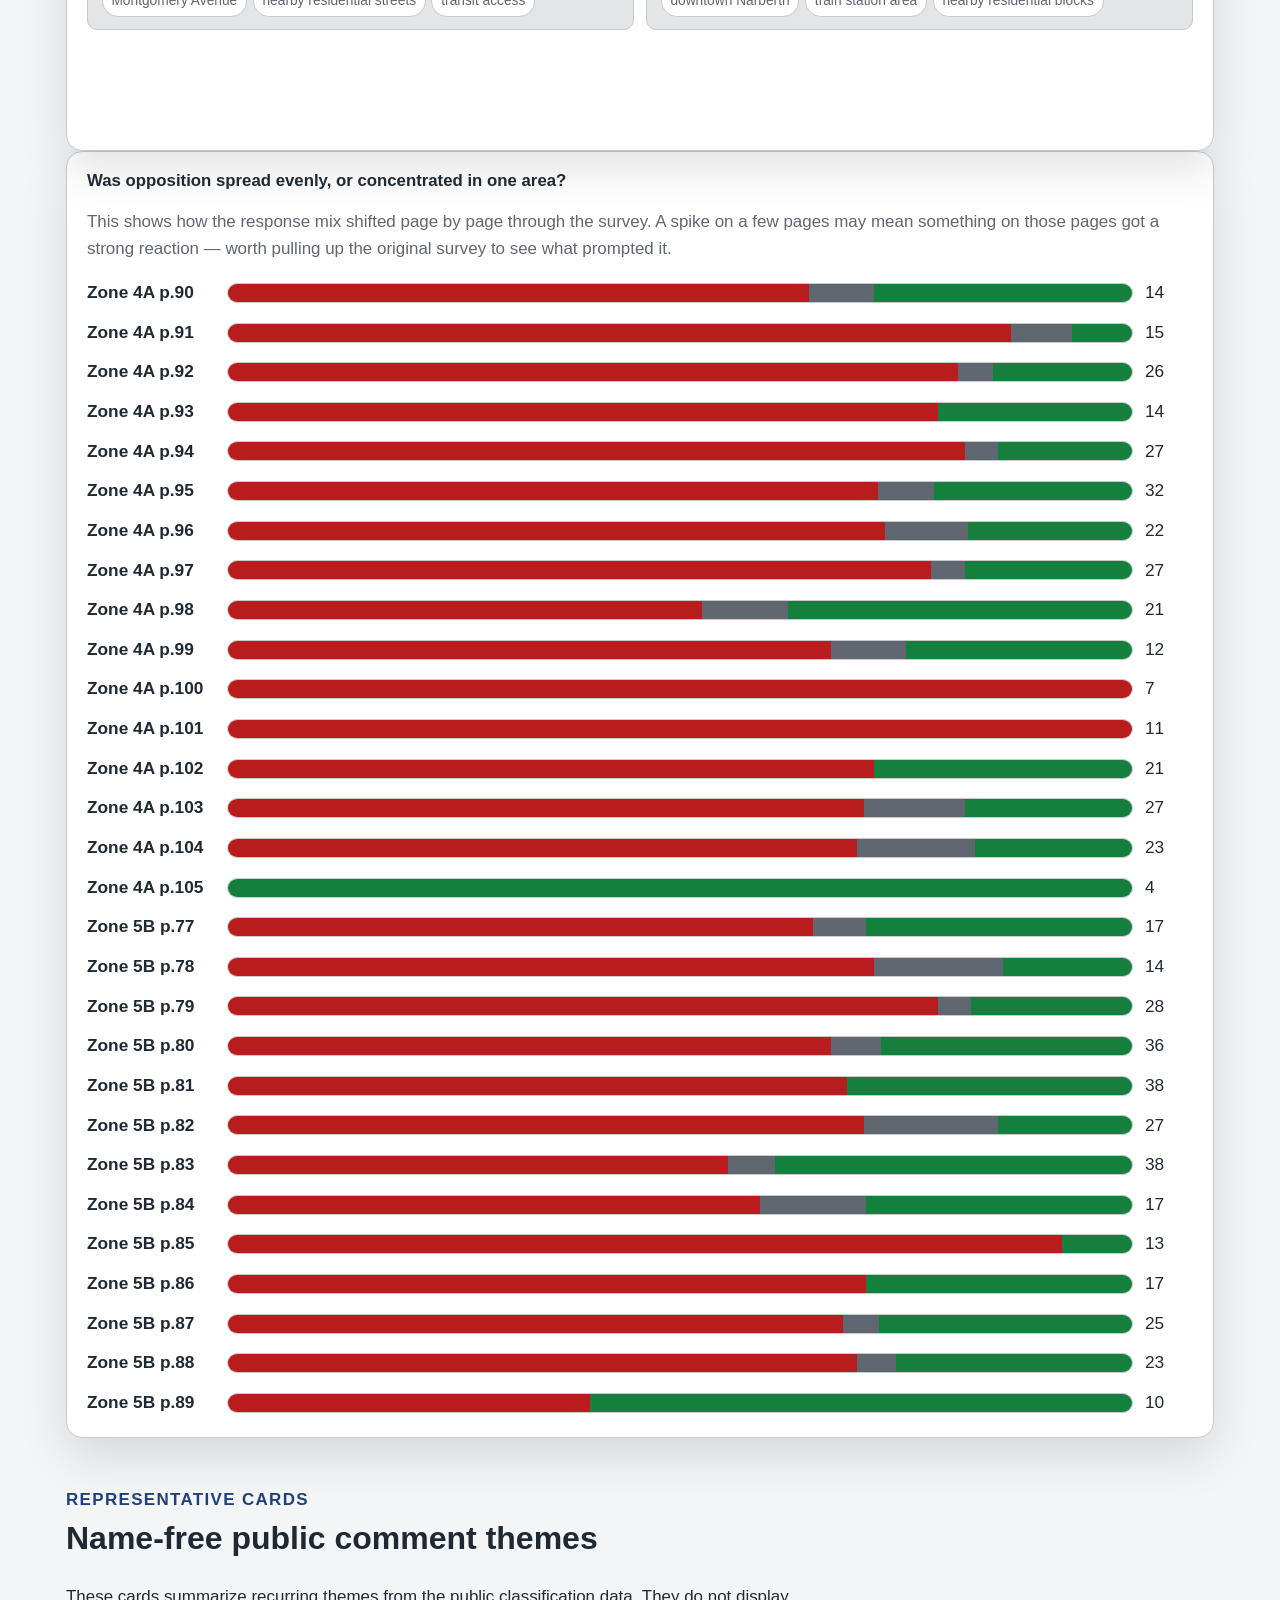
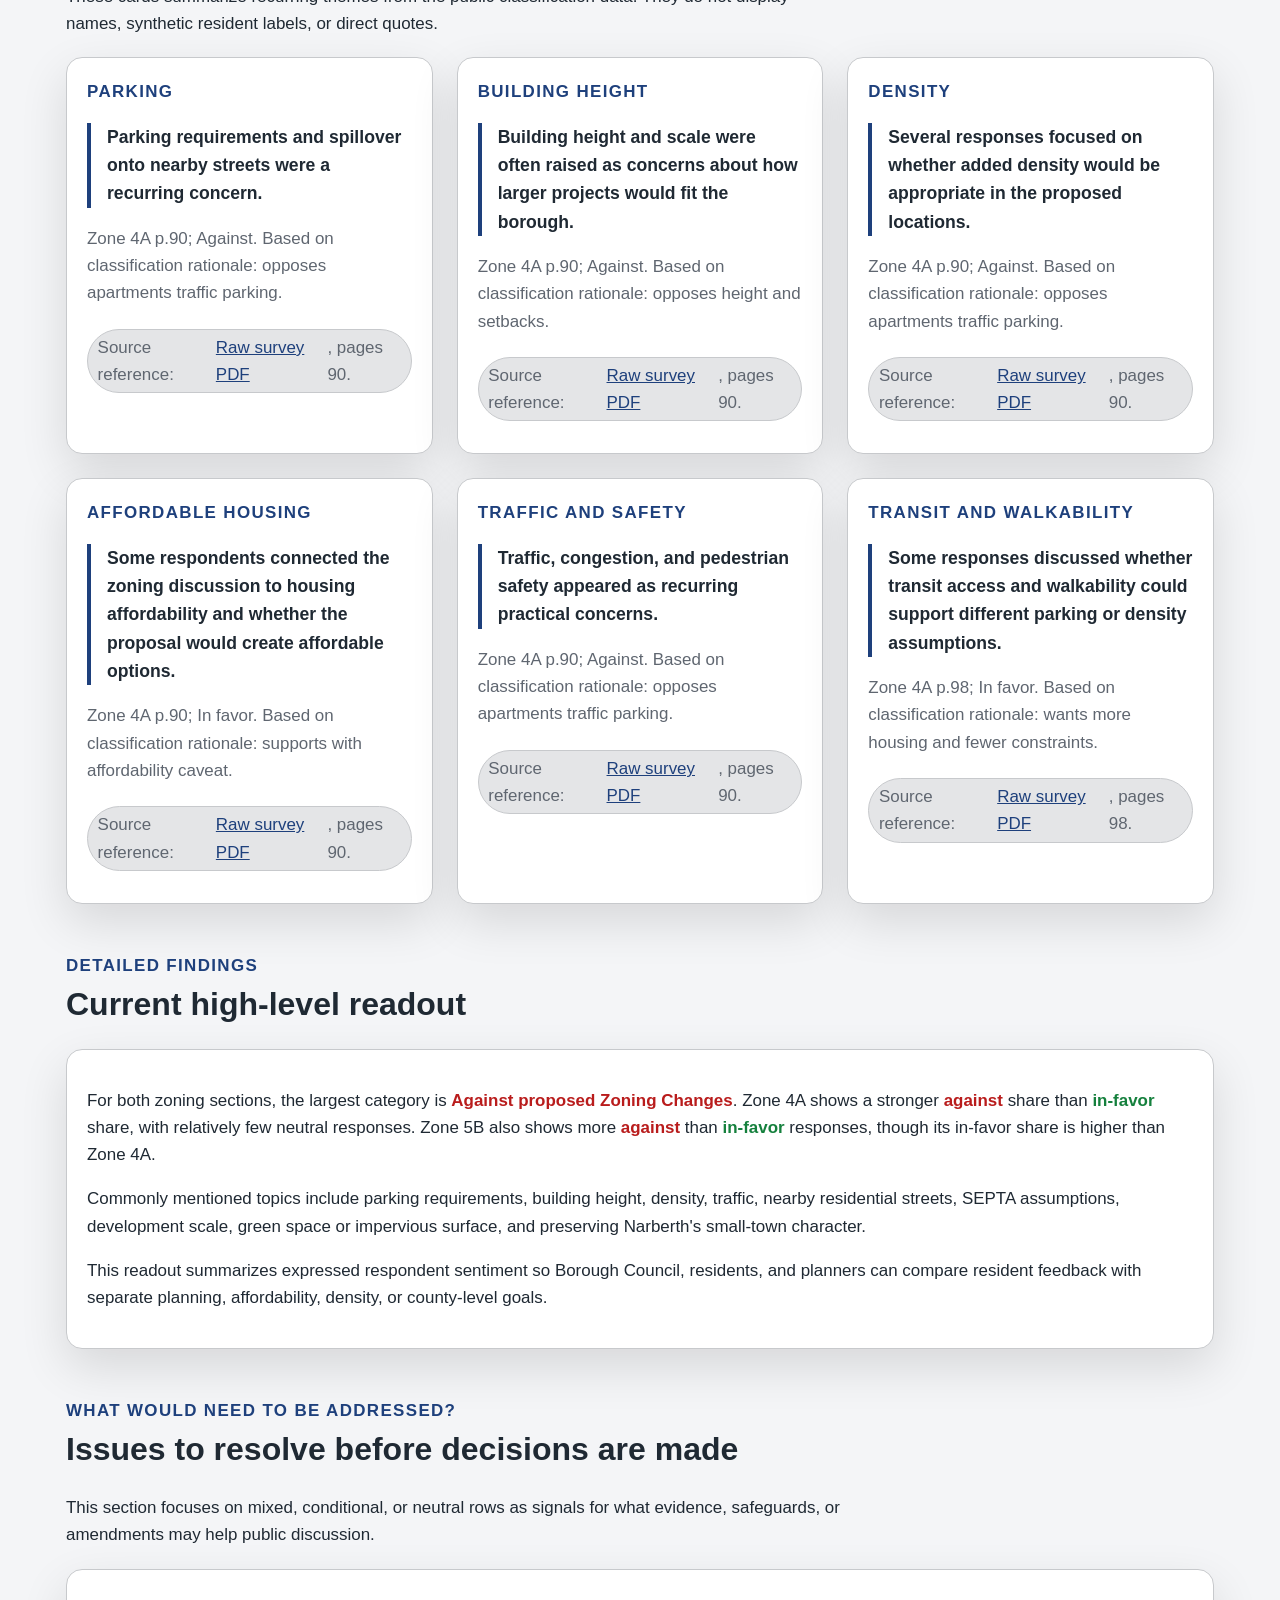
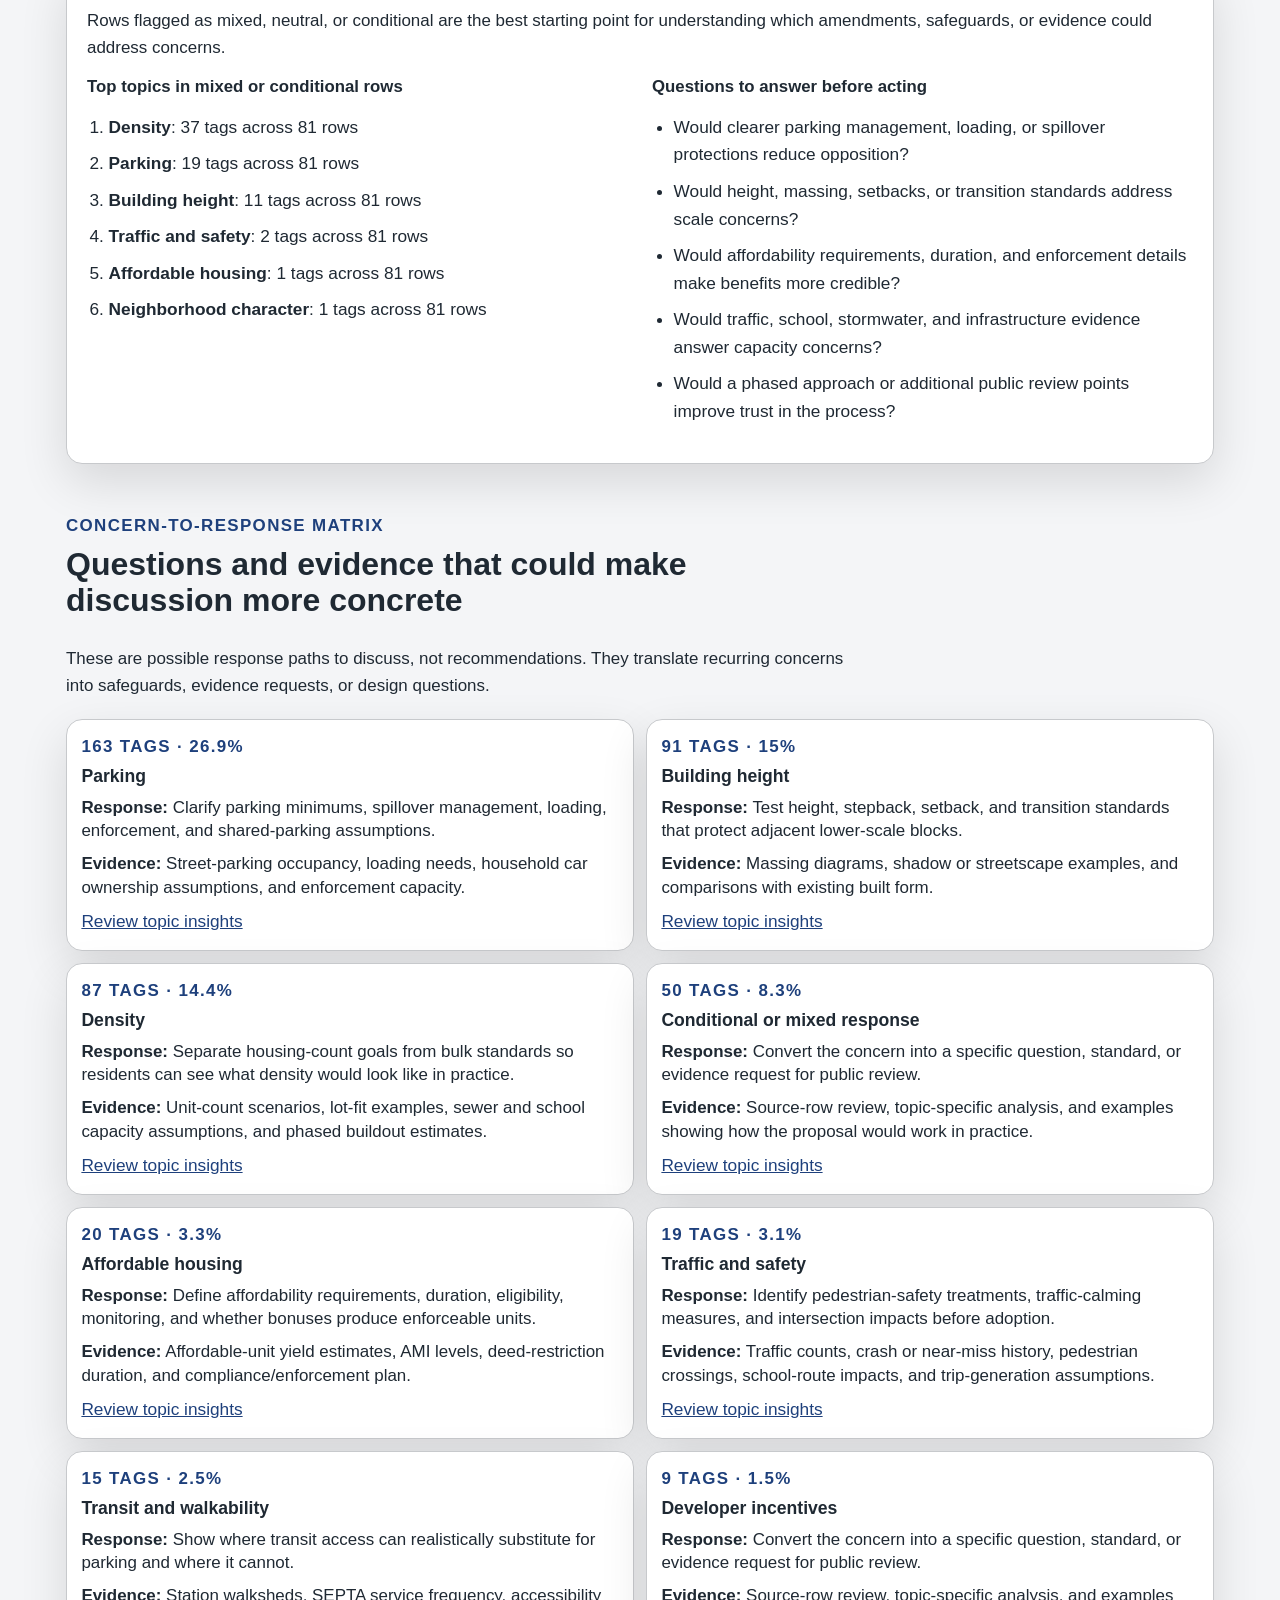
==== commit 97edd9e6: "fix(ui): remove 'as written' and confidence review notices - Remove 'as written' from all user-facin" ====
--- a/docs/index.html
+++ b/docs/index.html
@@ -380,7 +380,7 @@
             <h3>Classification method</h3>
             <p>
               Responses were parsed from the requested PDF page ranges and classified by stance toward
-              the proposal as written. Mixed responses were classified as against when they rejected
+              the proposal. Mixed responses were classified as against when they rejected
               core proposal elements such as height, density, parking reductions, apartments, ADUs,
               setbacks, lot coverage, mixed-use changes, or affordability bonuses.
             </p>
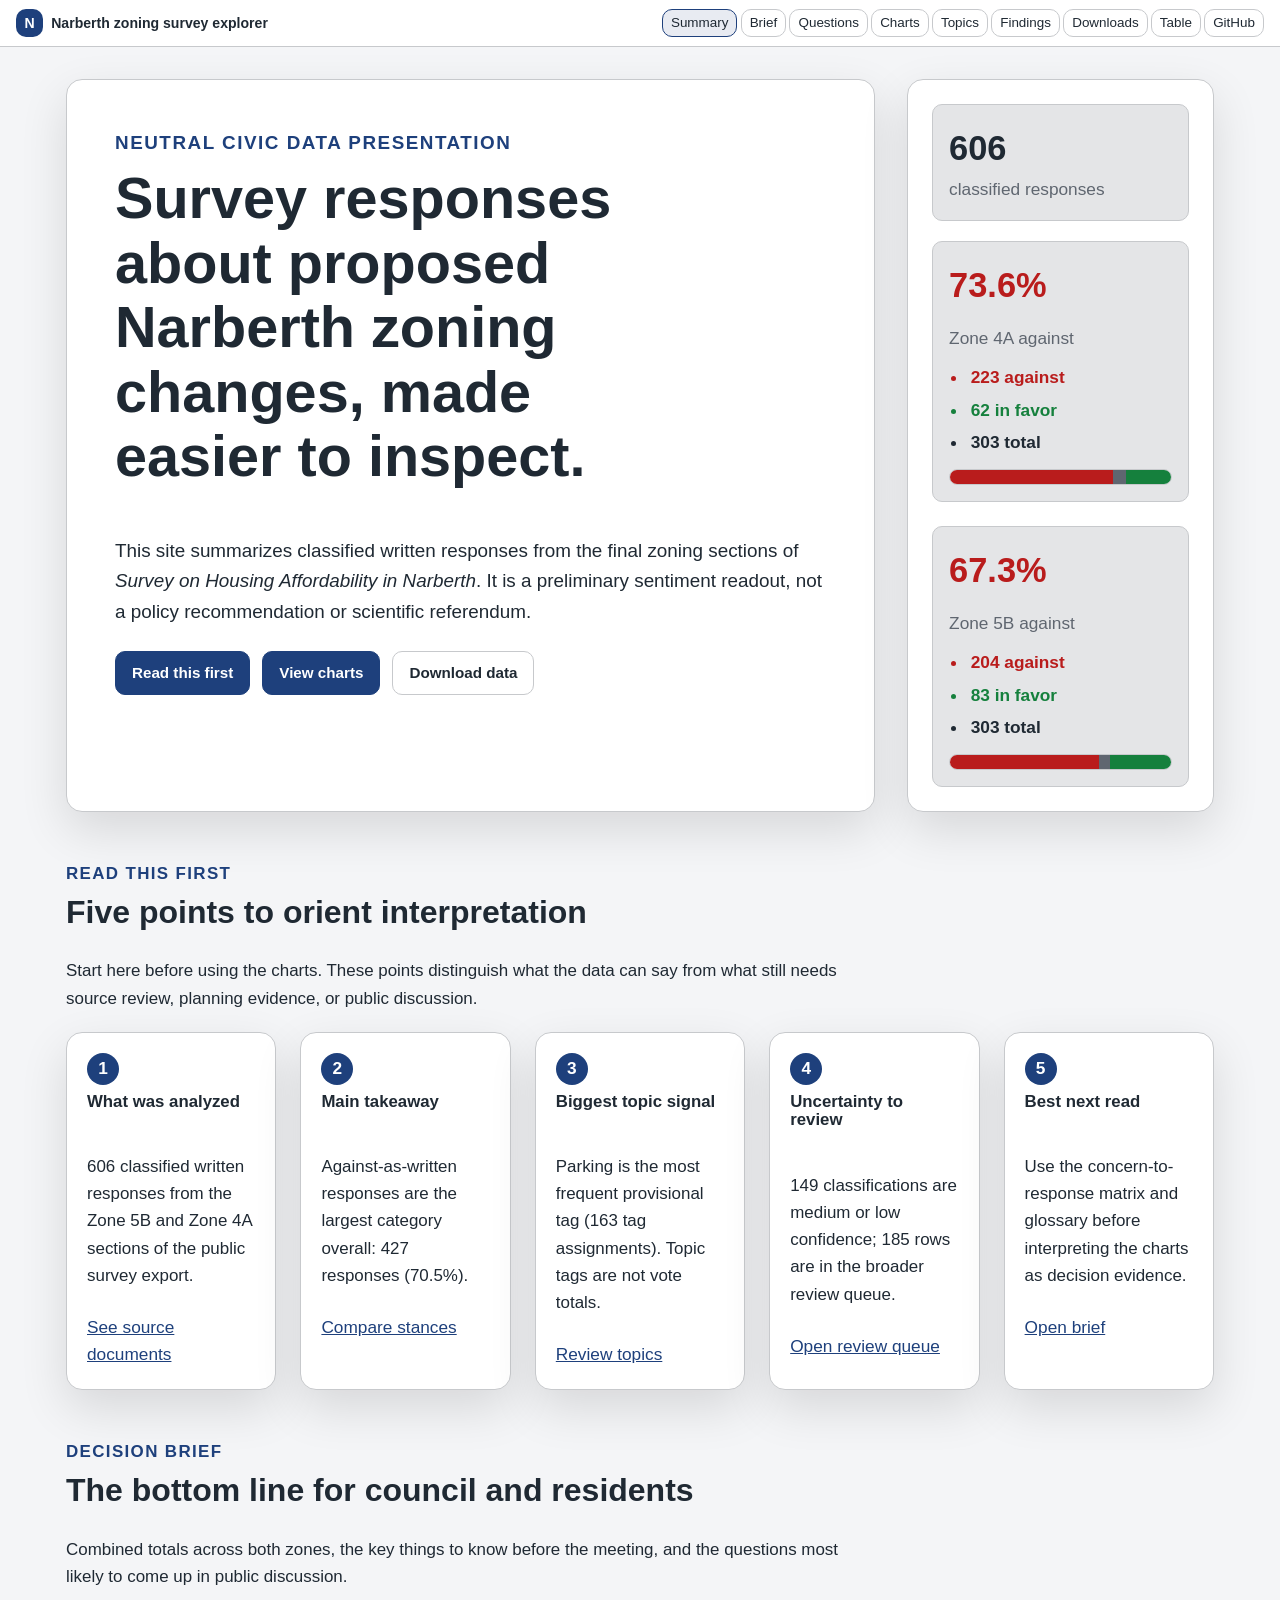
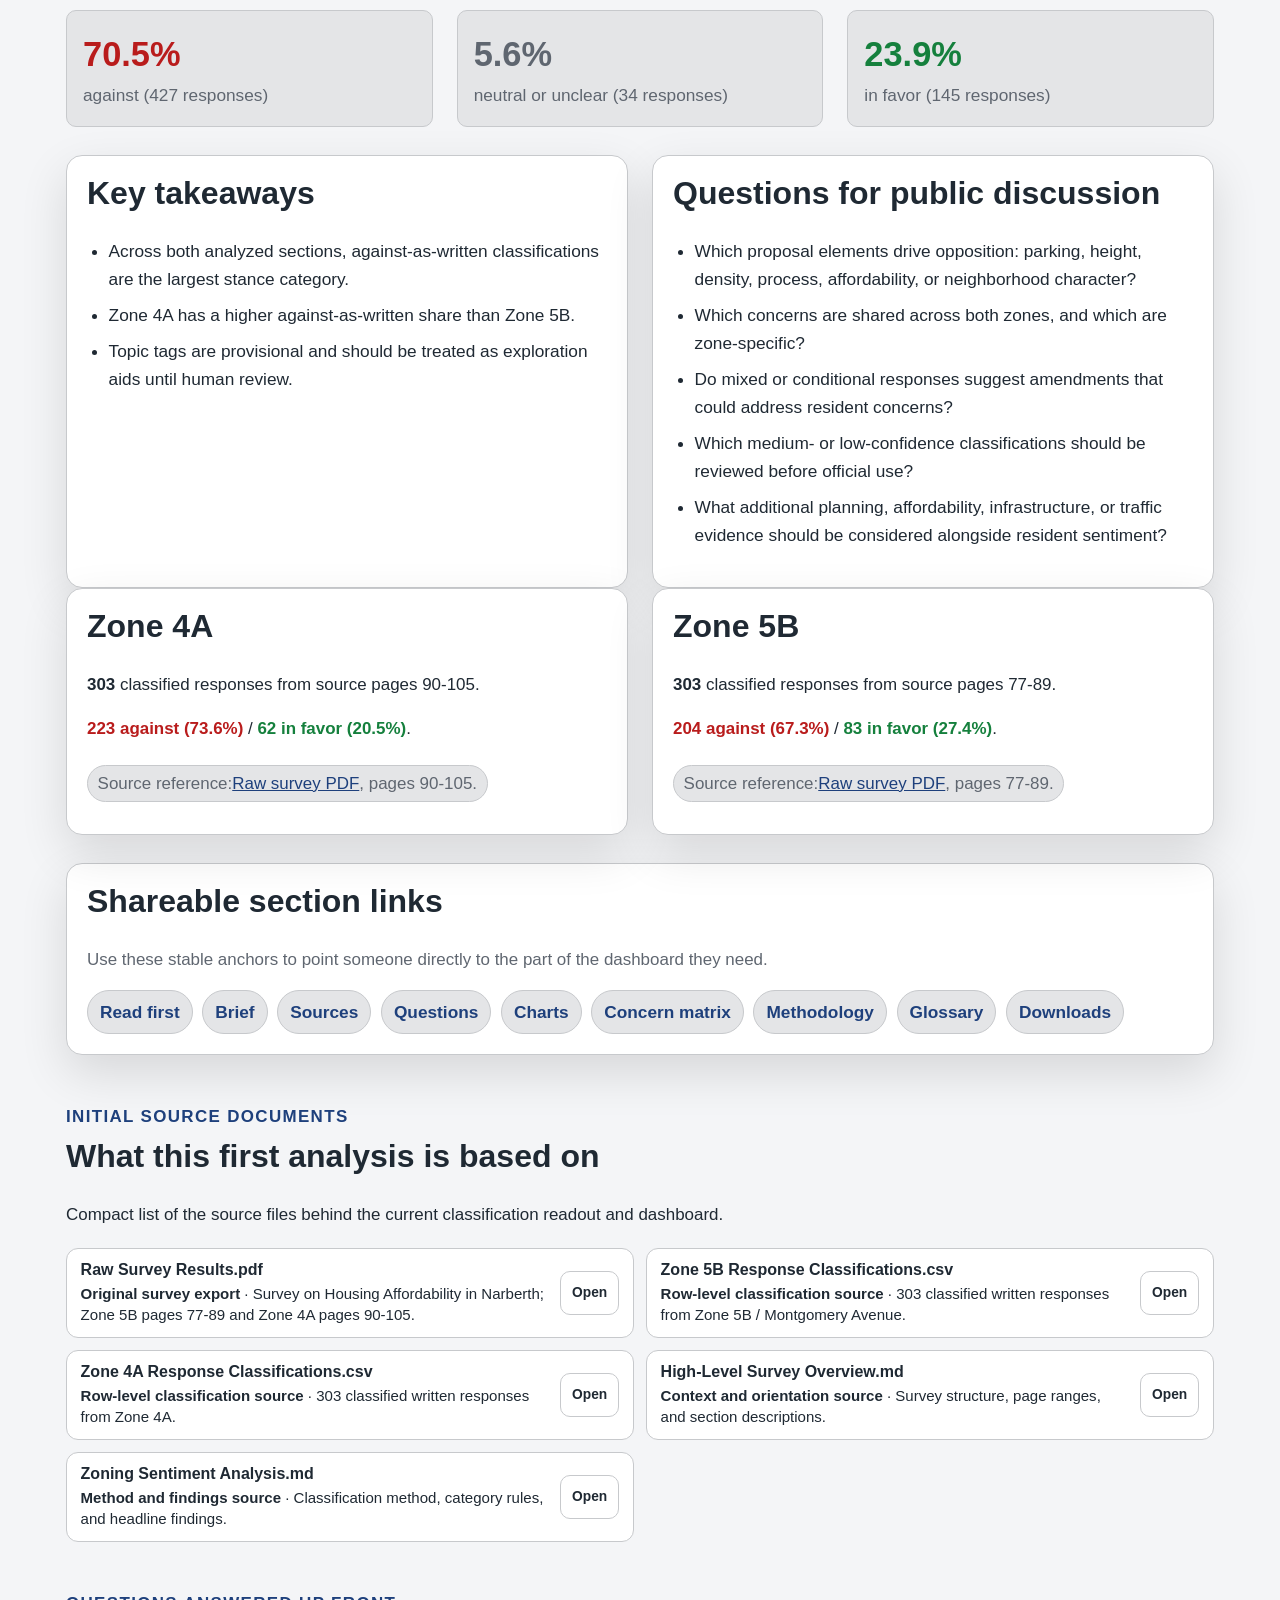
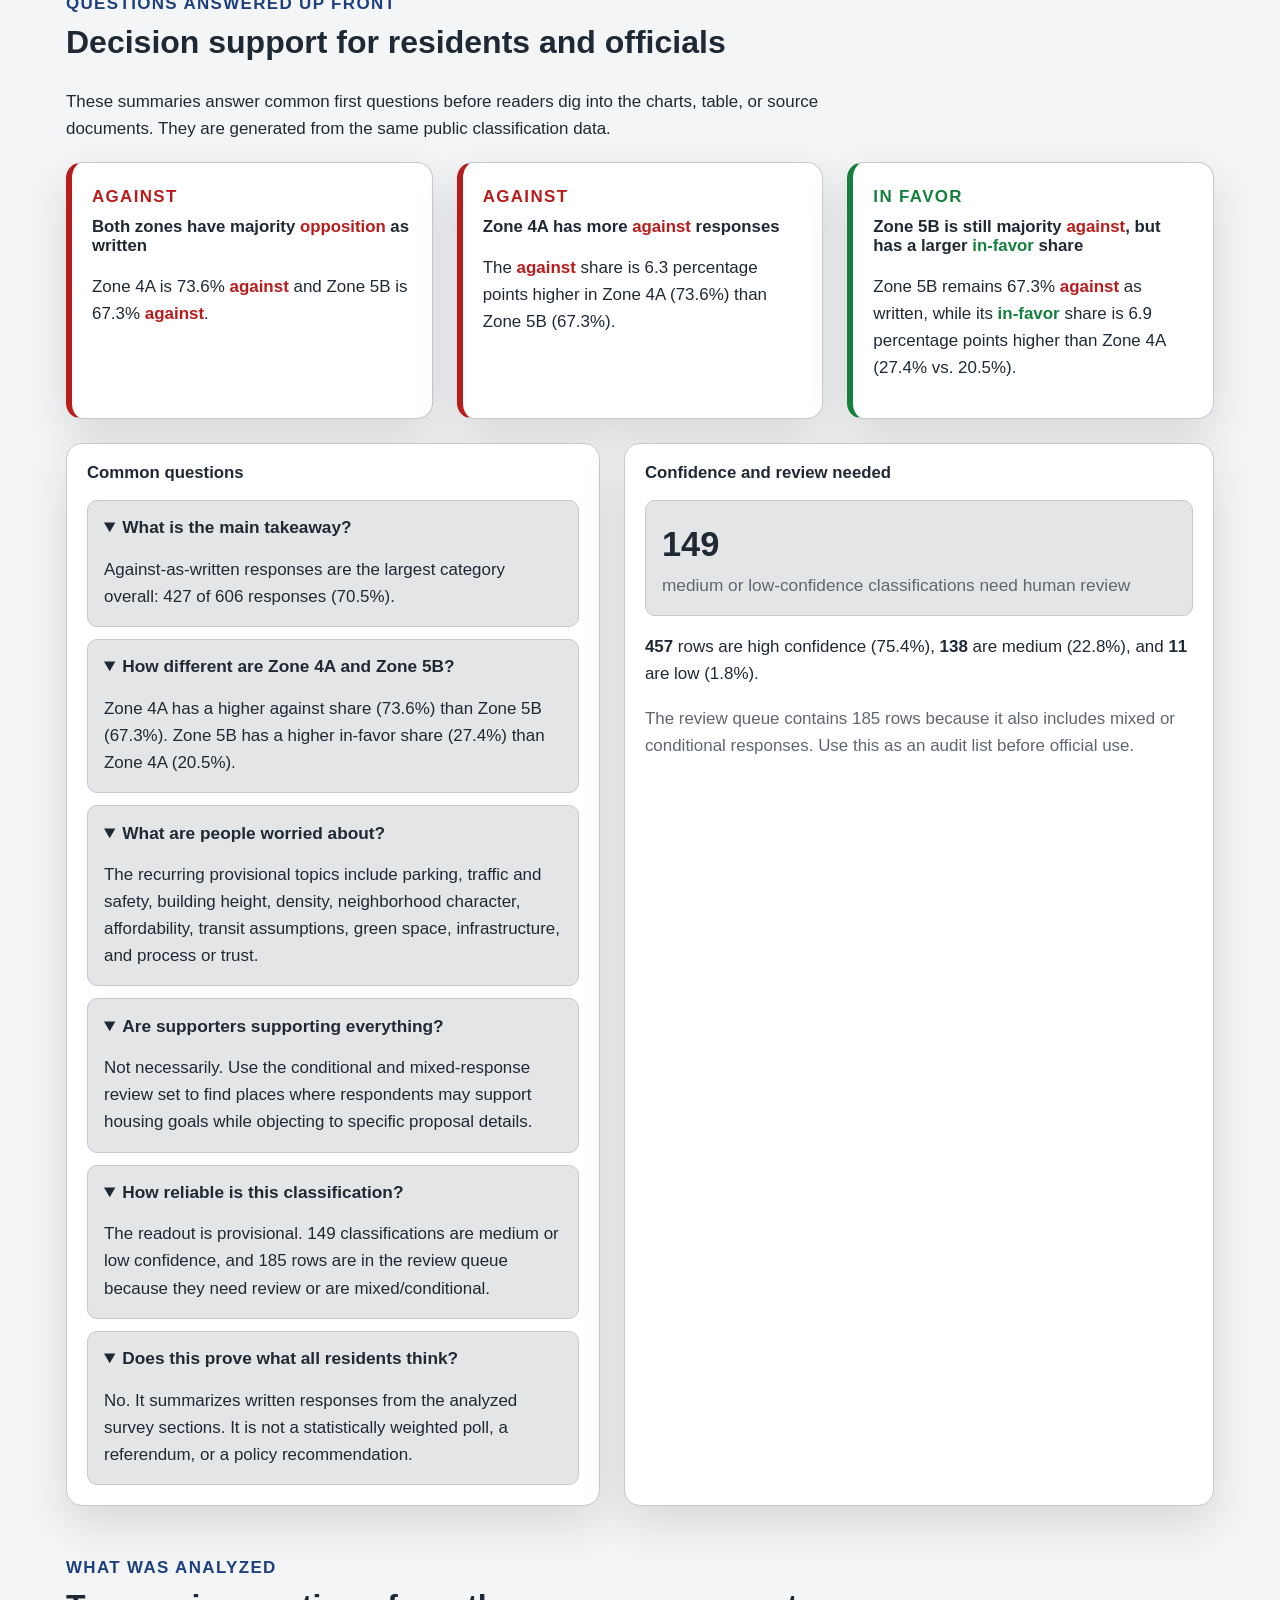
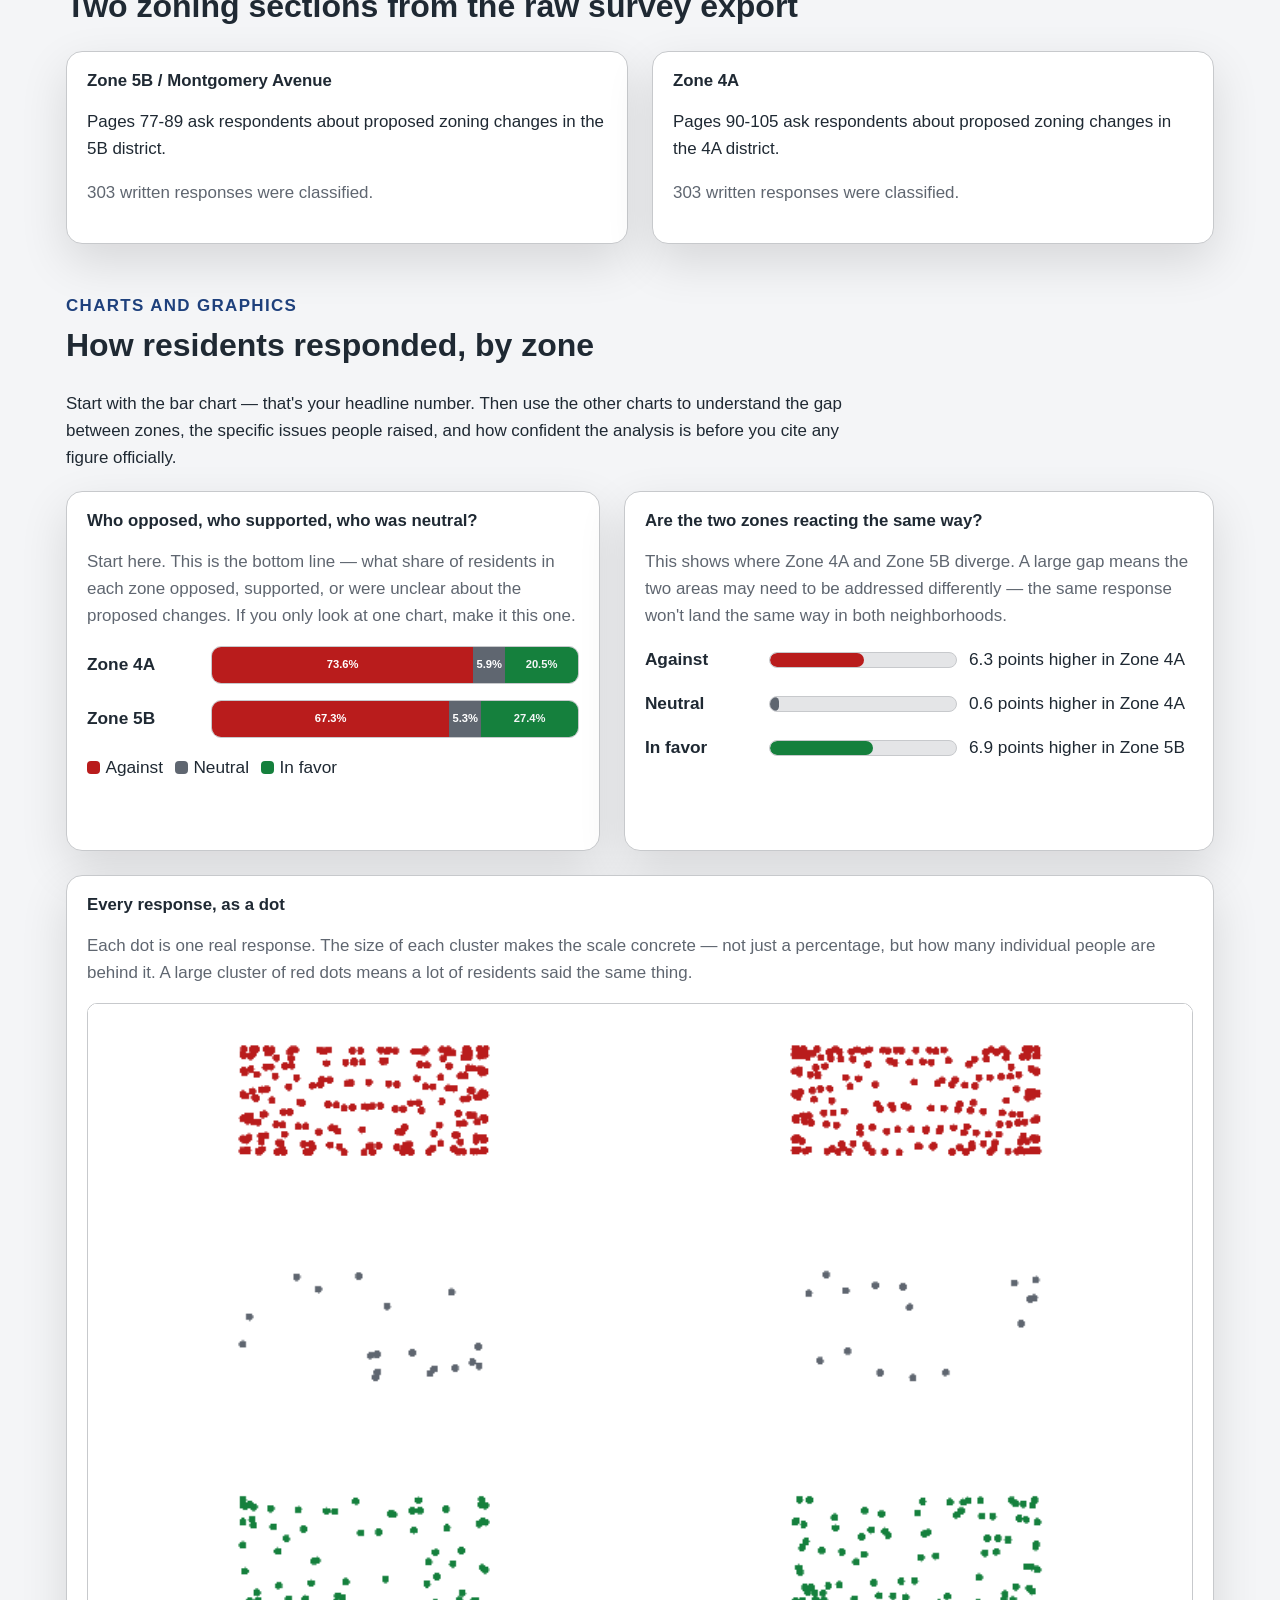
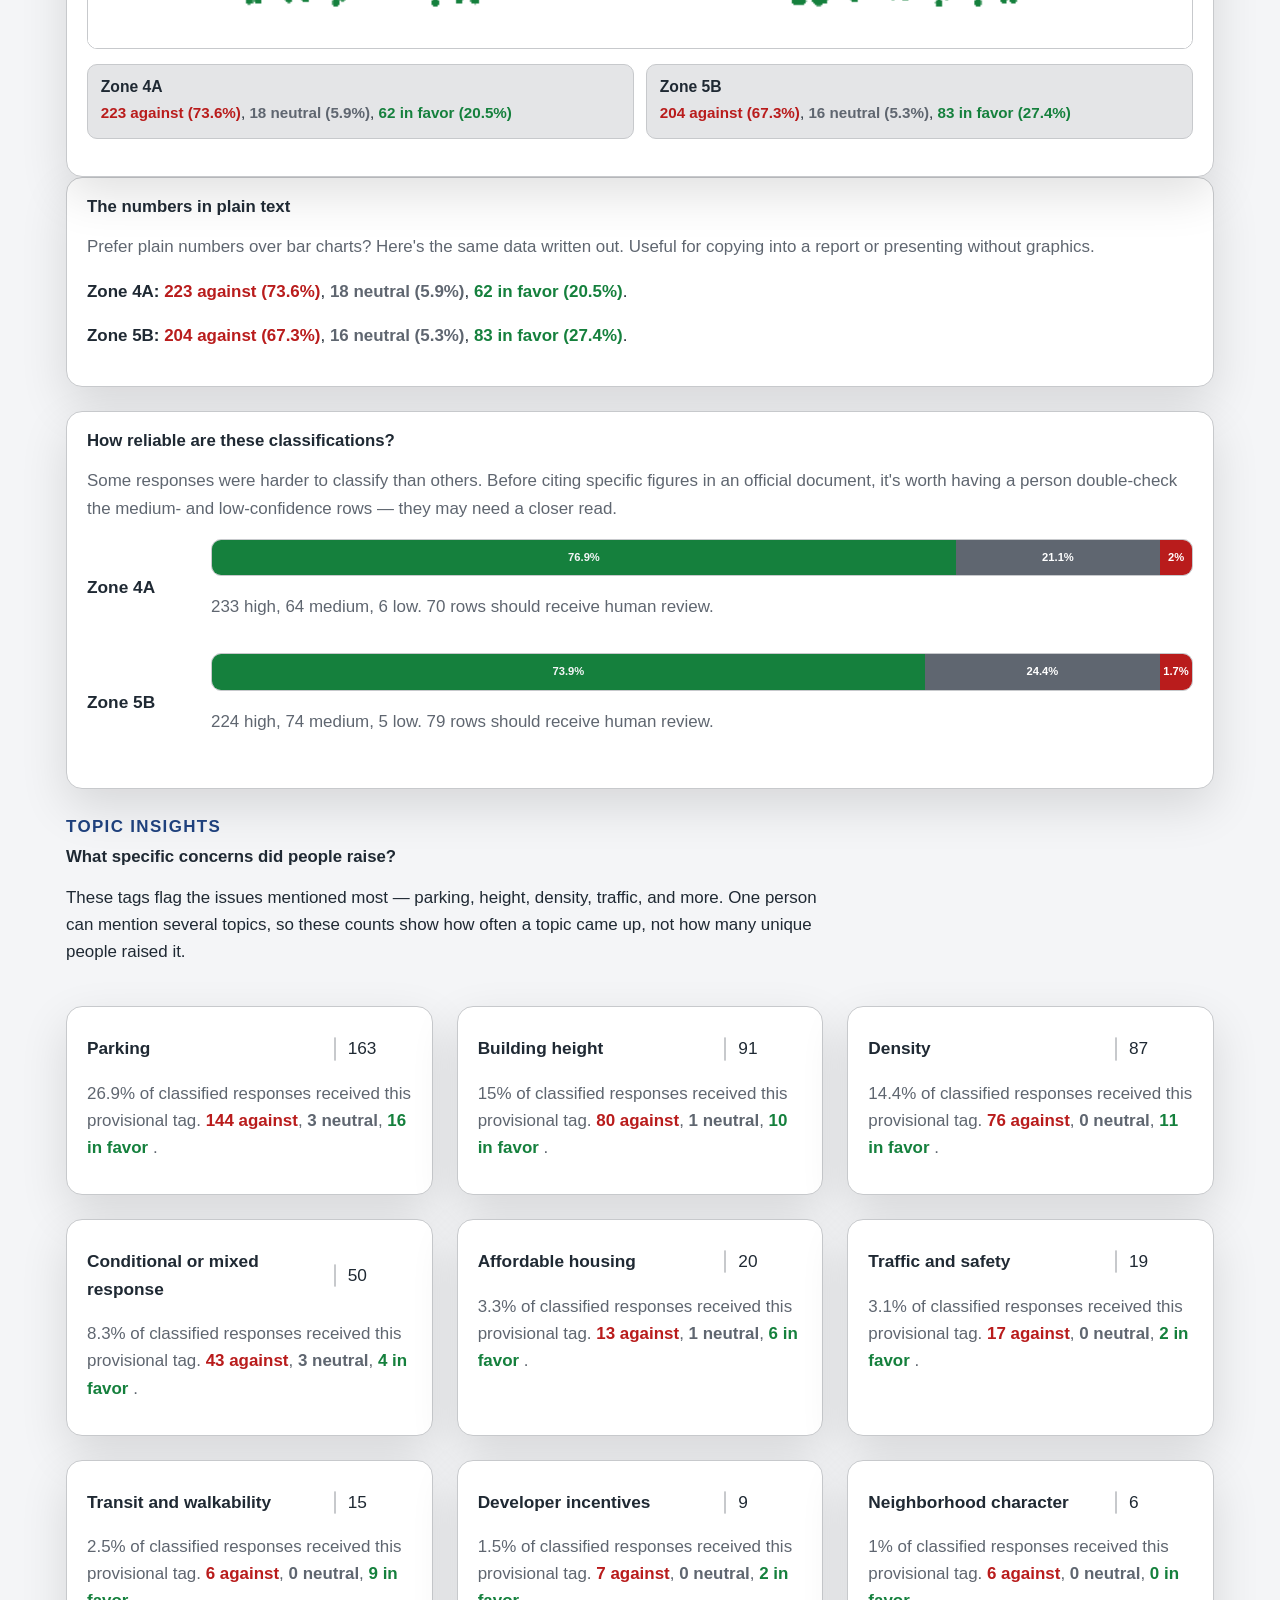
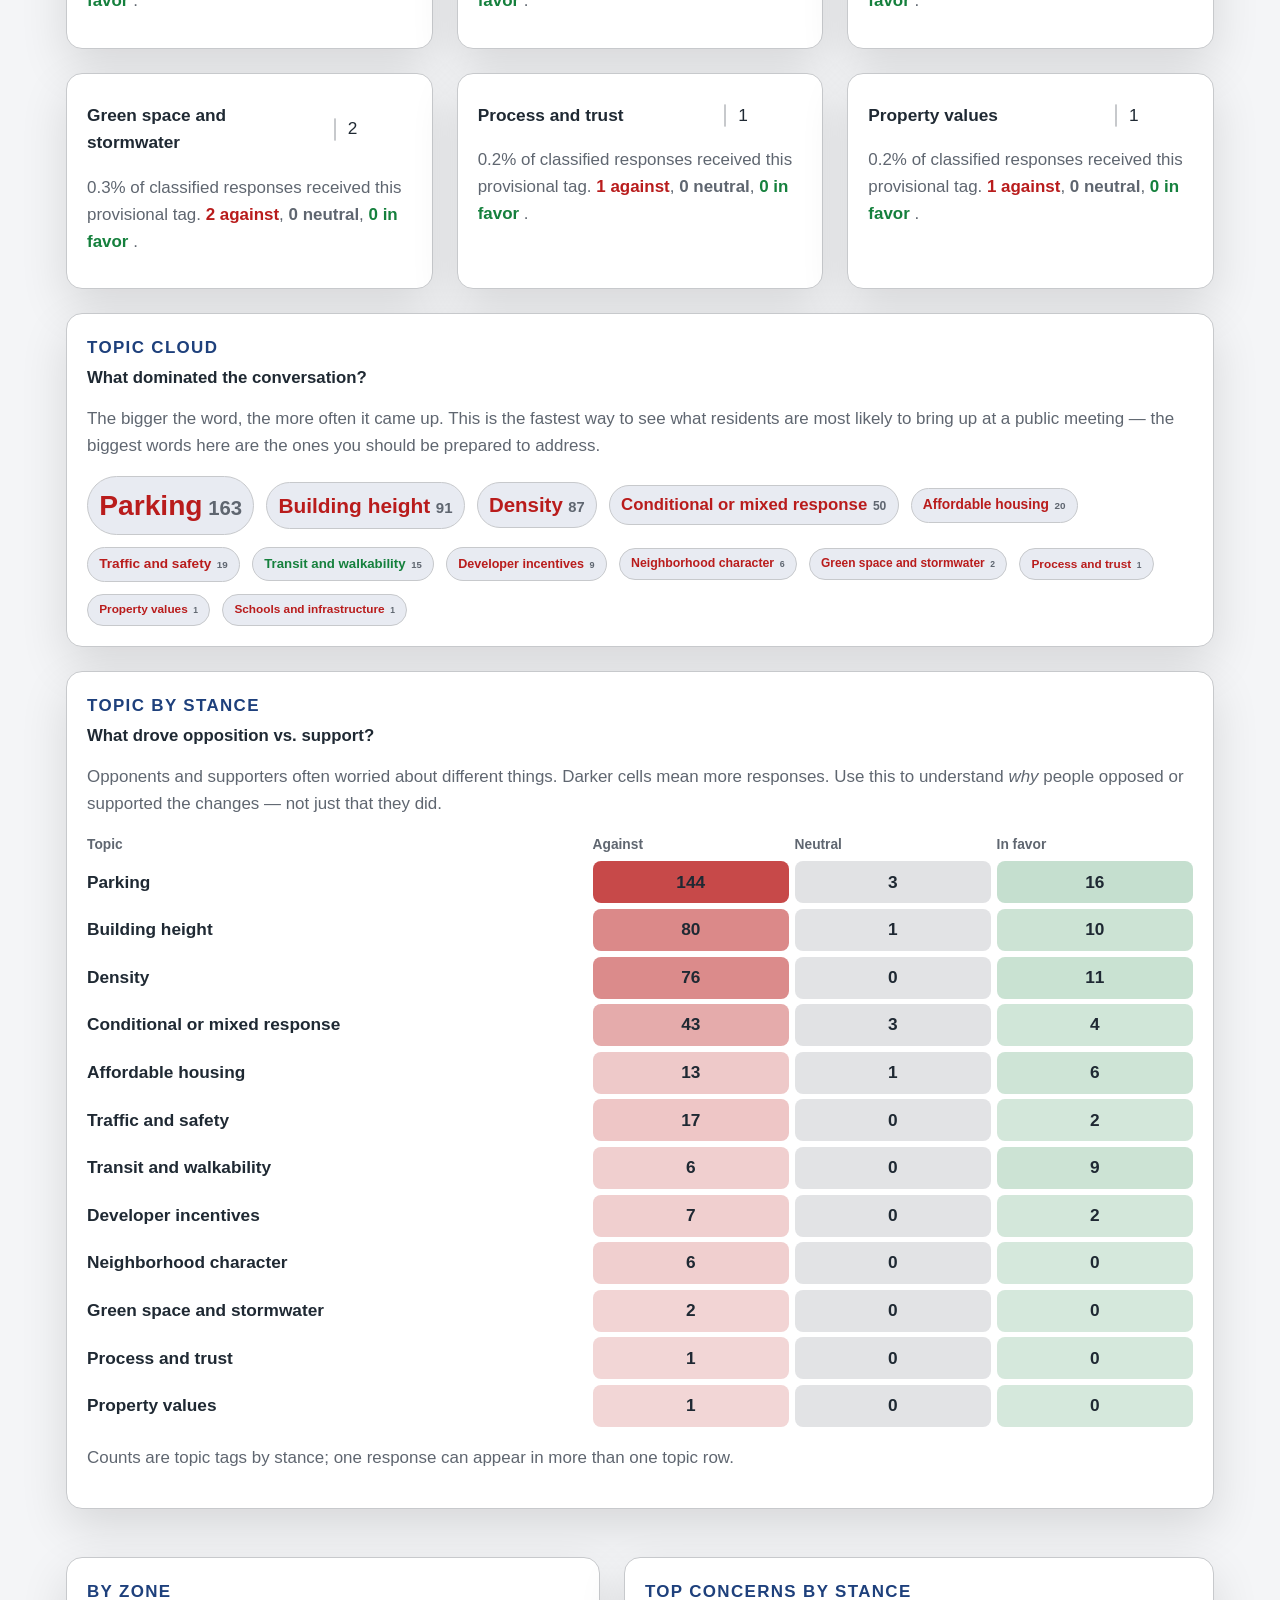
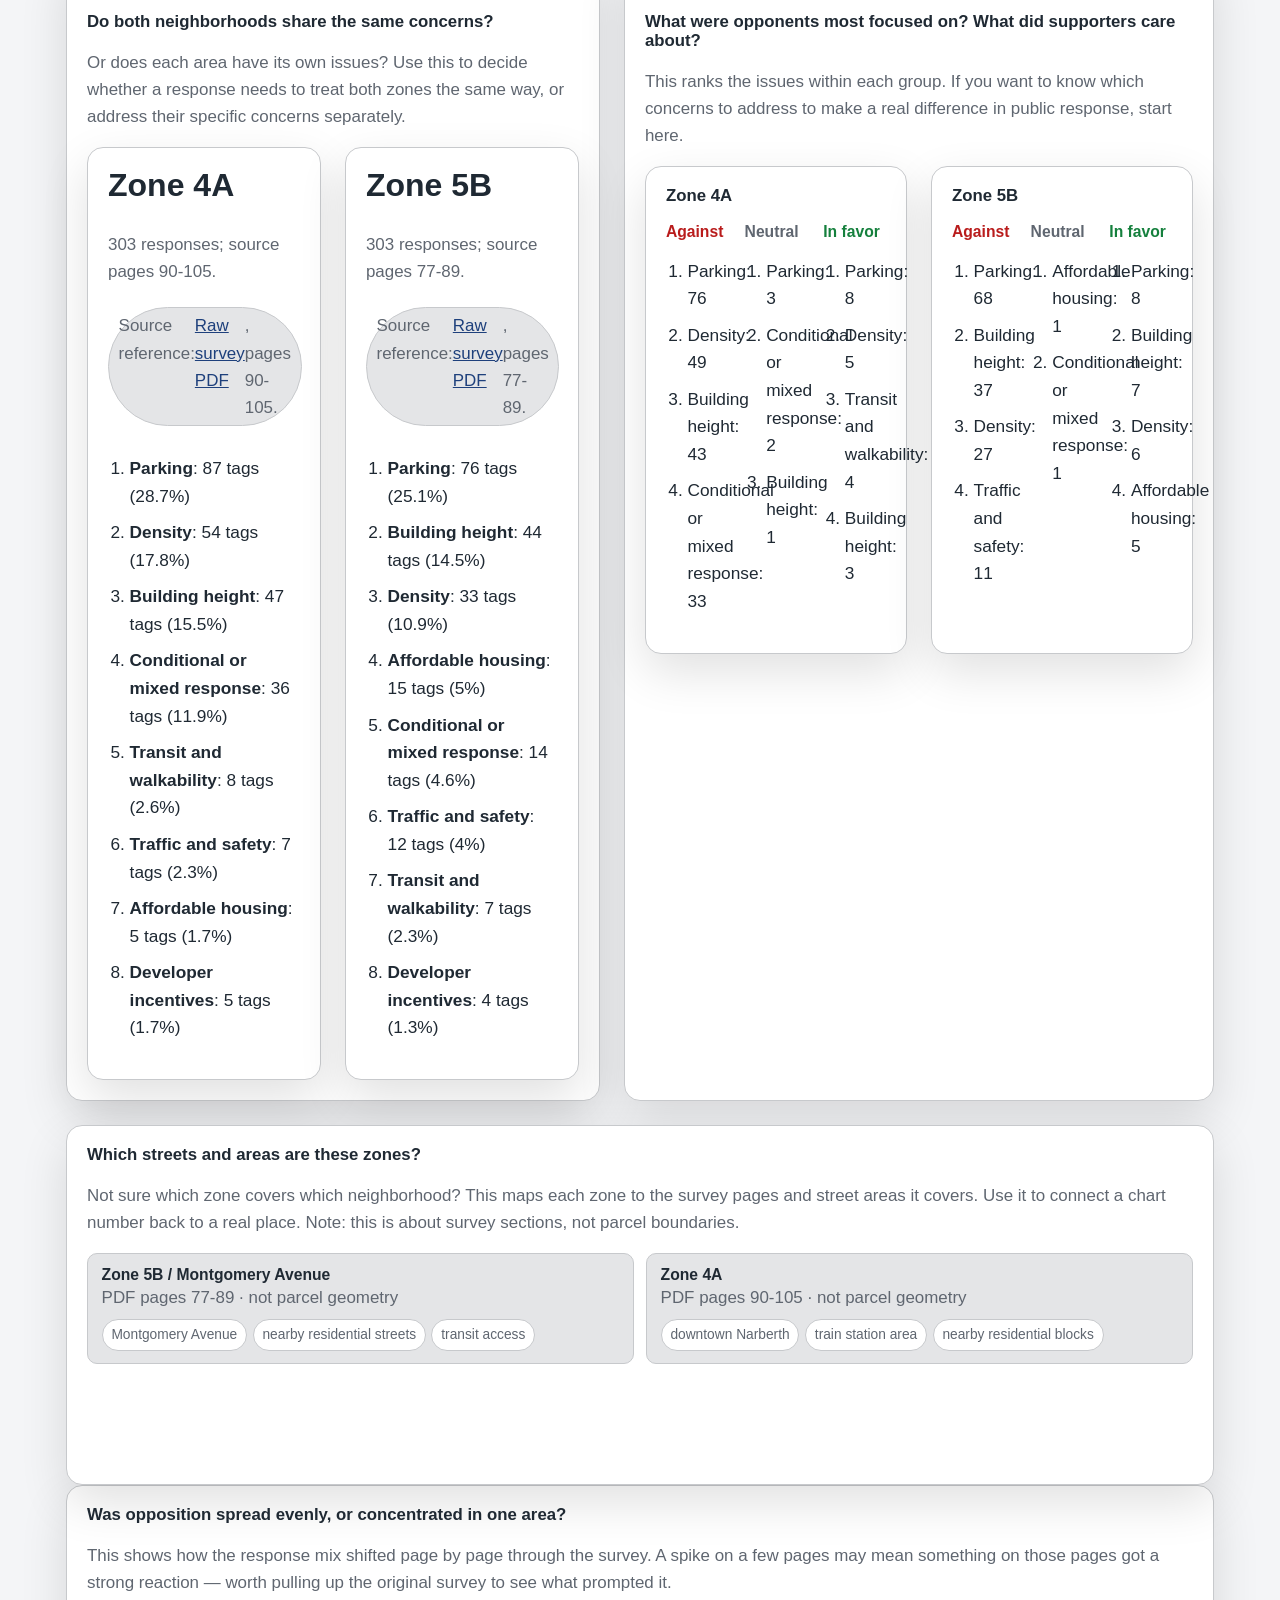
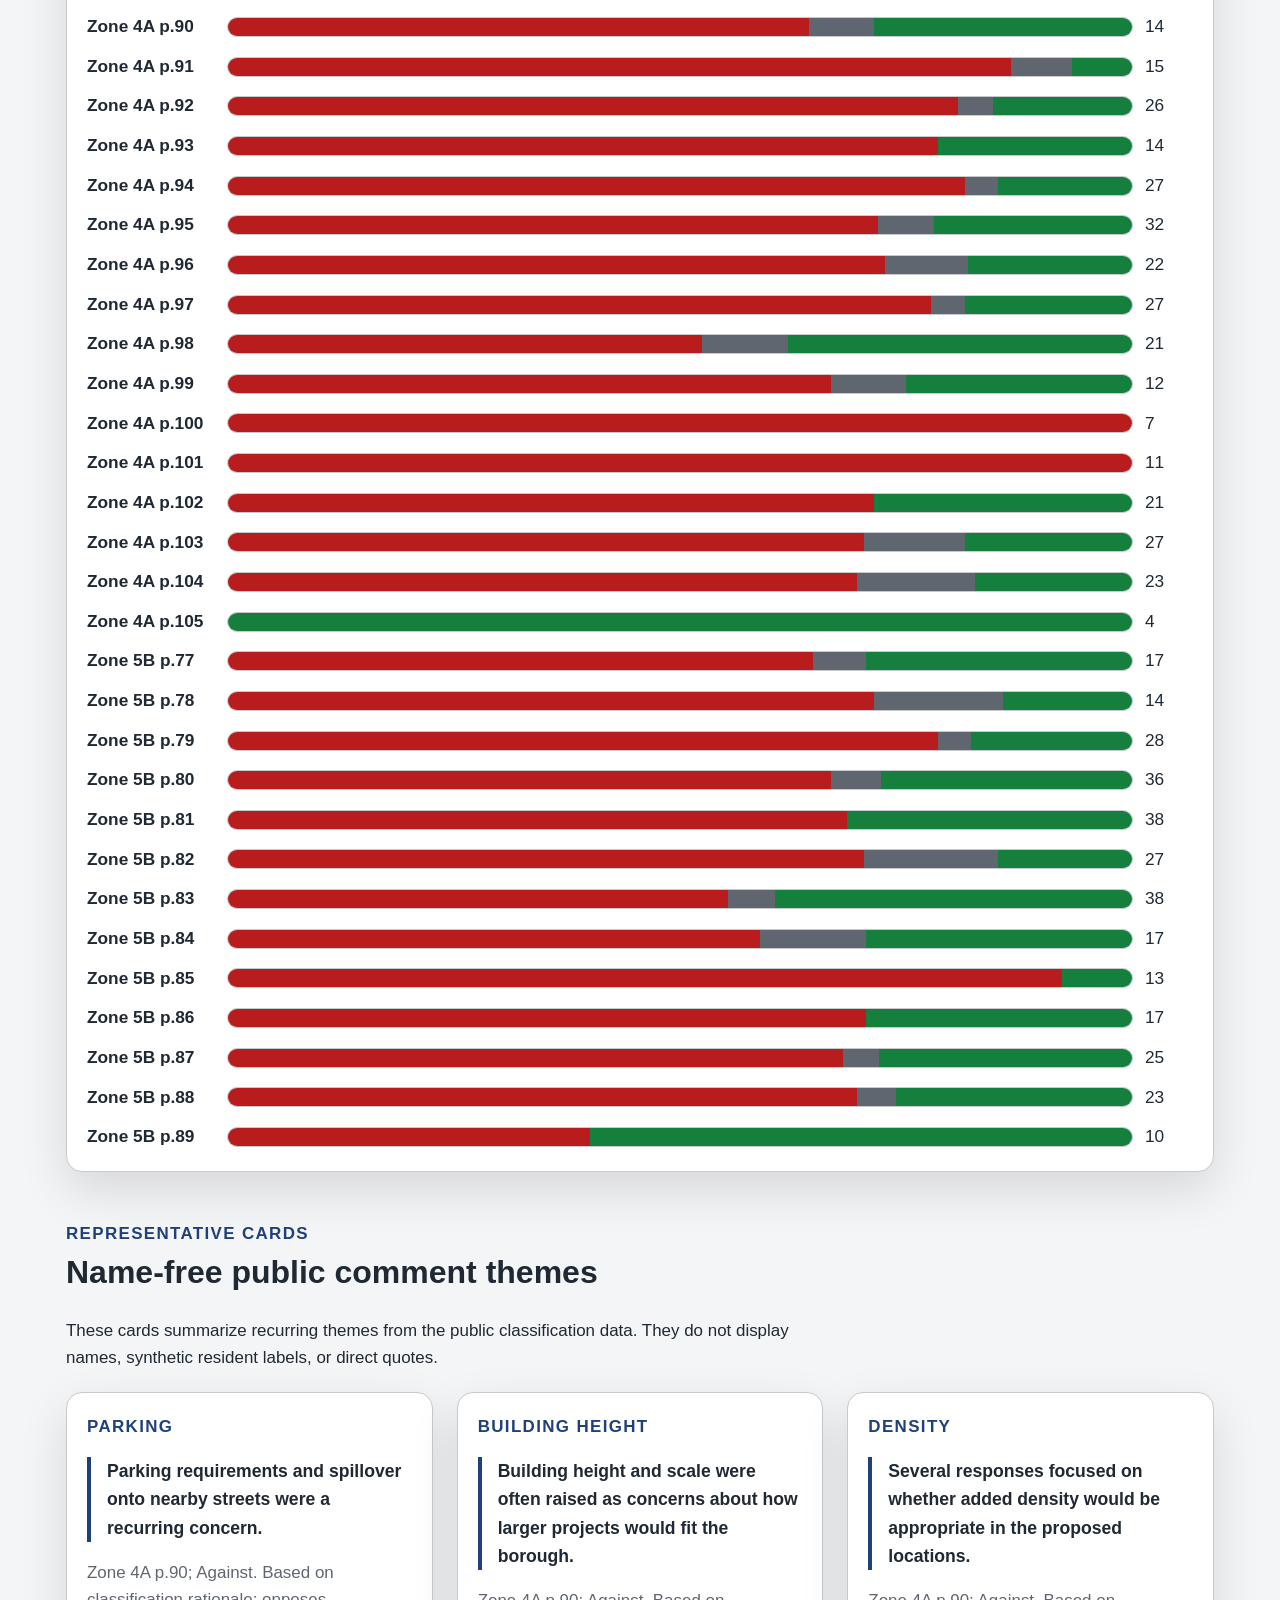
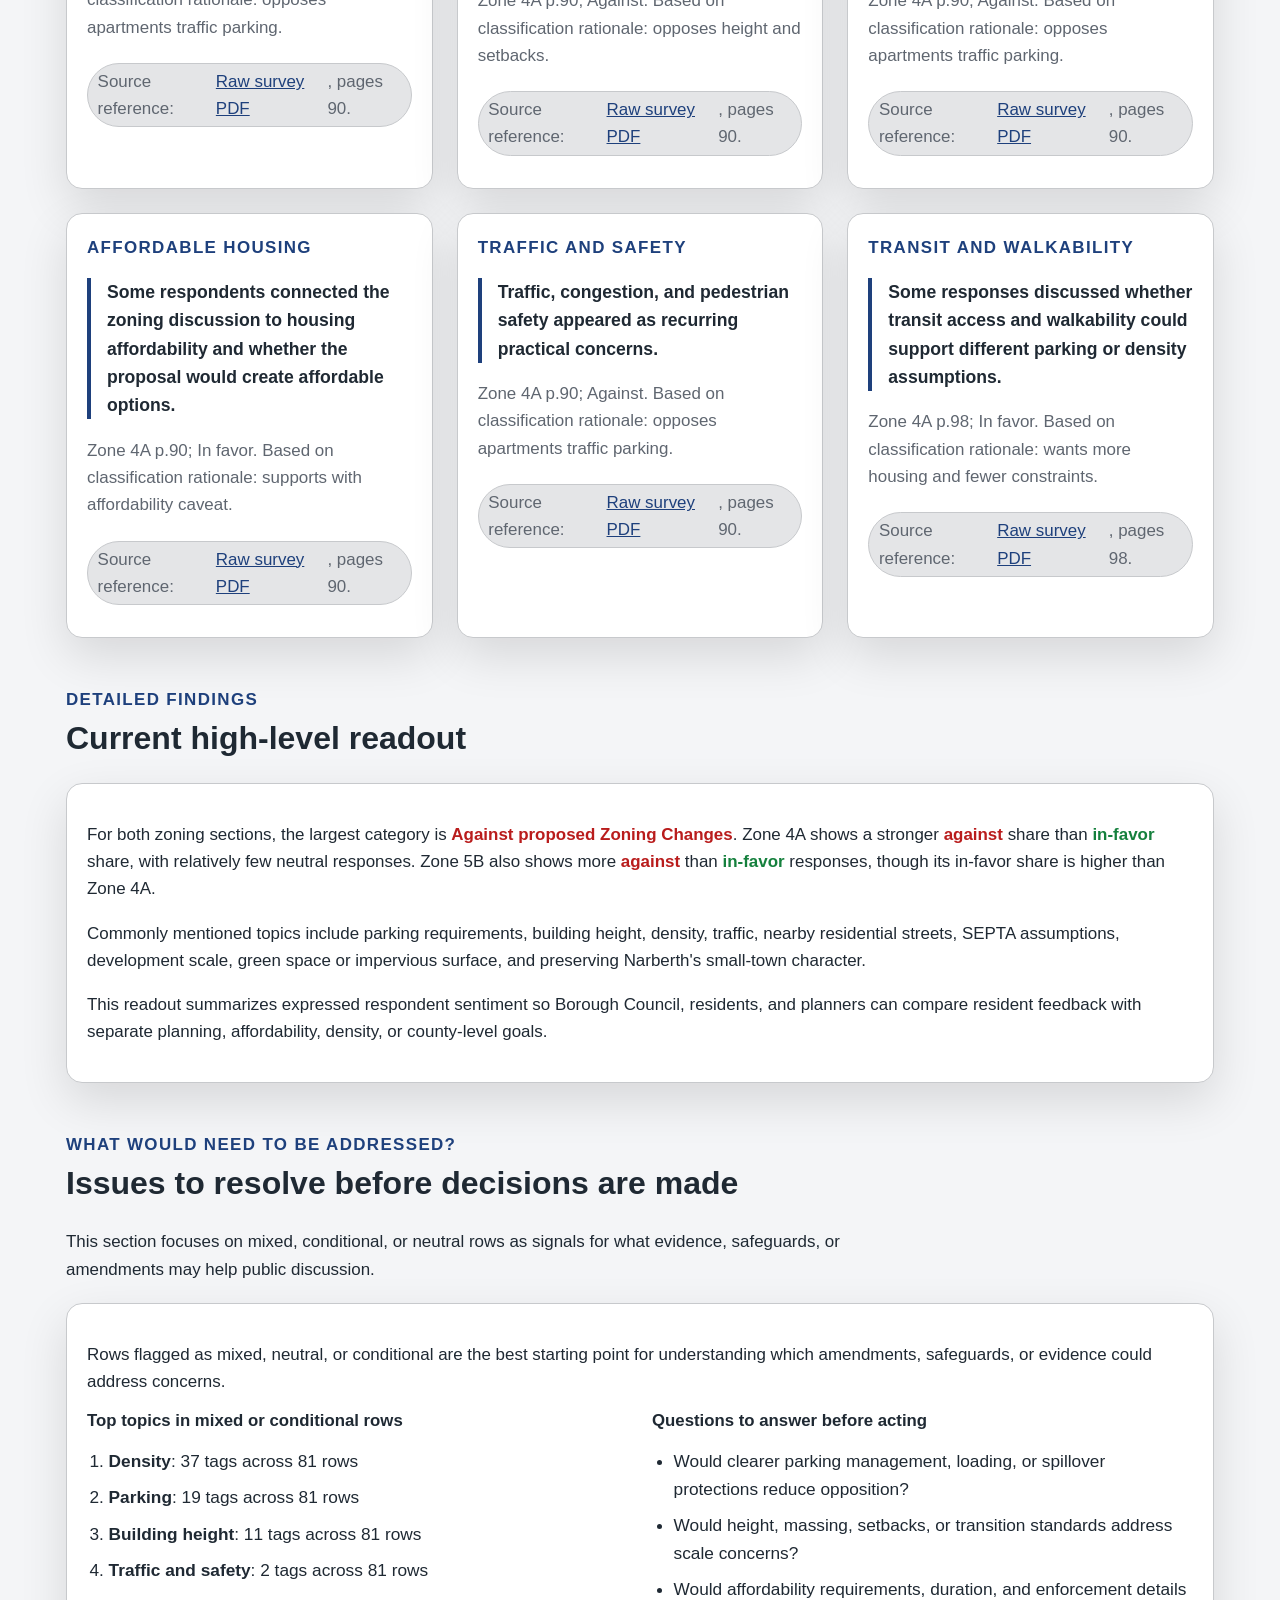
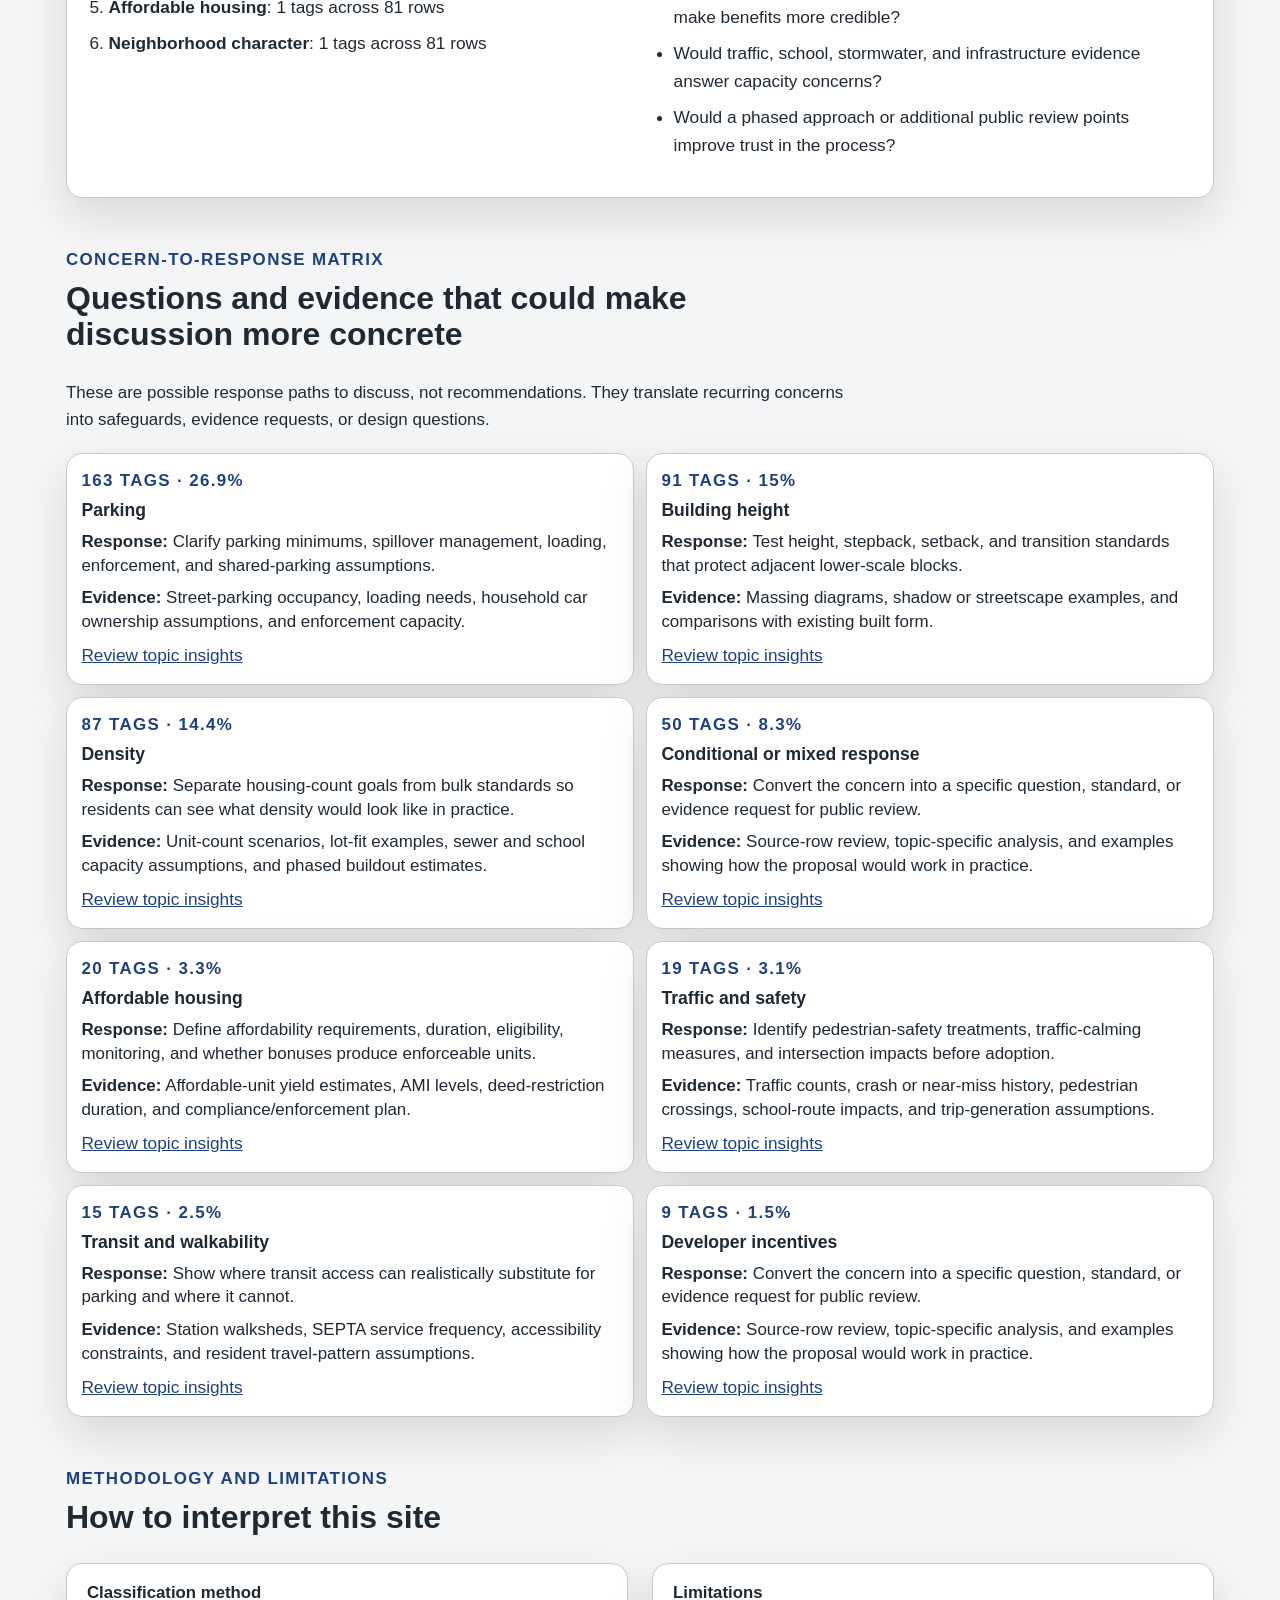
==== commit 1d4b5872: "fix(ui): remove Important caveats section and fix malformed section tag Co-authored-by: Copilot <223" ====
--- a/docs/index.html
+++ b/docs/index.html
@@ -90,17 +90,9 @@
         </div>
         <div id="brief-content"></div>
         <div id="brief-zones" class="card-grid two"></div>
-        <div class="content-card">
-          <h2>Important caveats</h2>
-          <ul id="brief-limits" class="clean-list"></ul>
-          <p>
-            Download the underlying <a href="data/decision-brief.json">decision brief data</a> or
-            inspect the <a href="table.html">full response table</a> to trace these figures.
-          </p>
-        </div>
-      </section>
-
- class="page-section compact-section">
+      </section>
+
+      <section class="page-section compact-section">
         <div class="content-card">
           <h2>Shareable section links</h2>
           <p class="muted">Use these stable anchors to point someone directly to the part of the dashboard they need.</p>
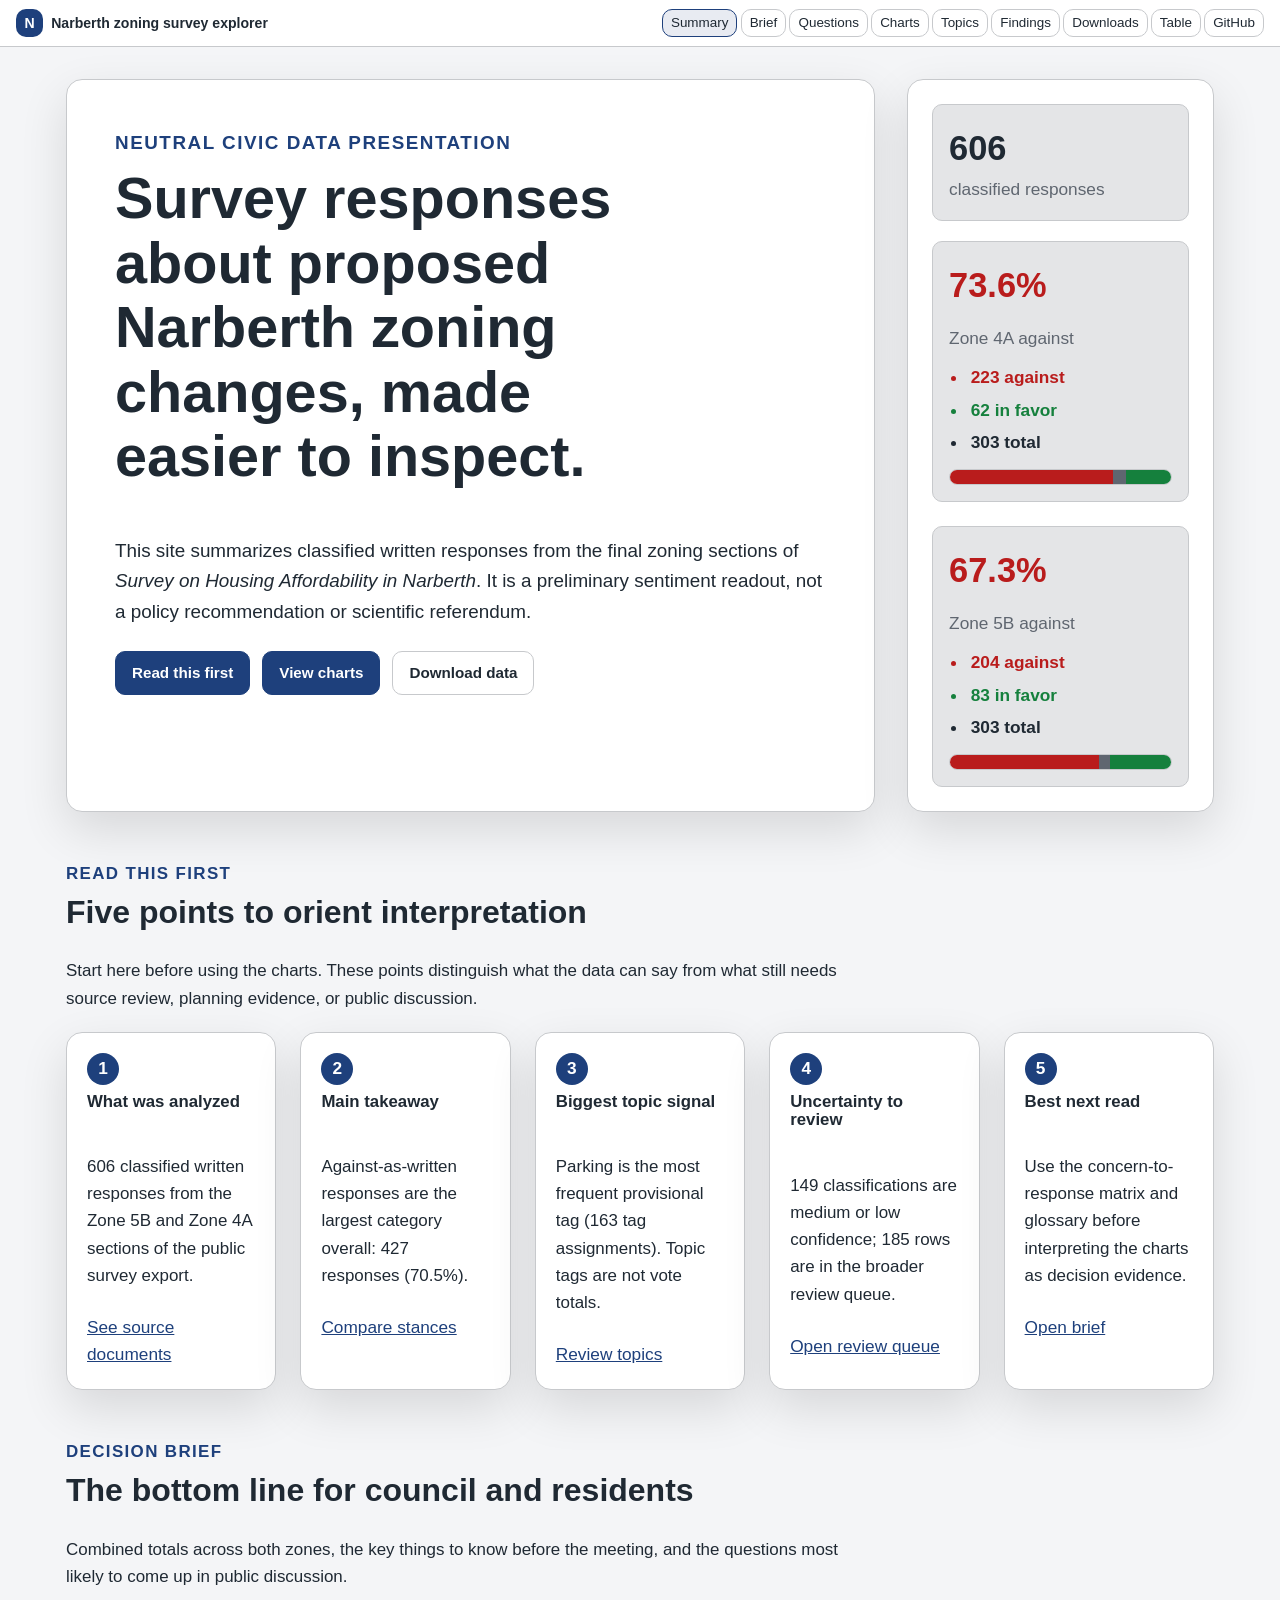
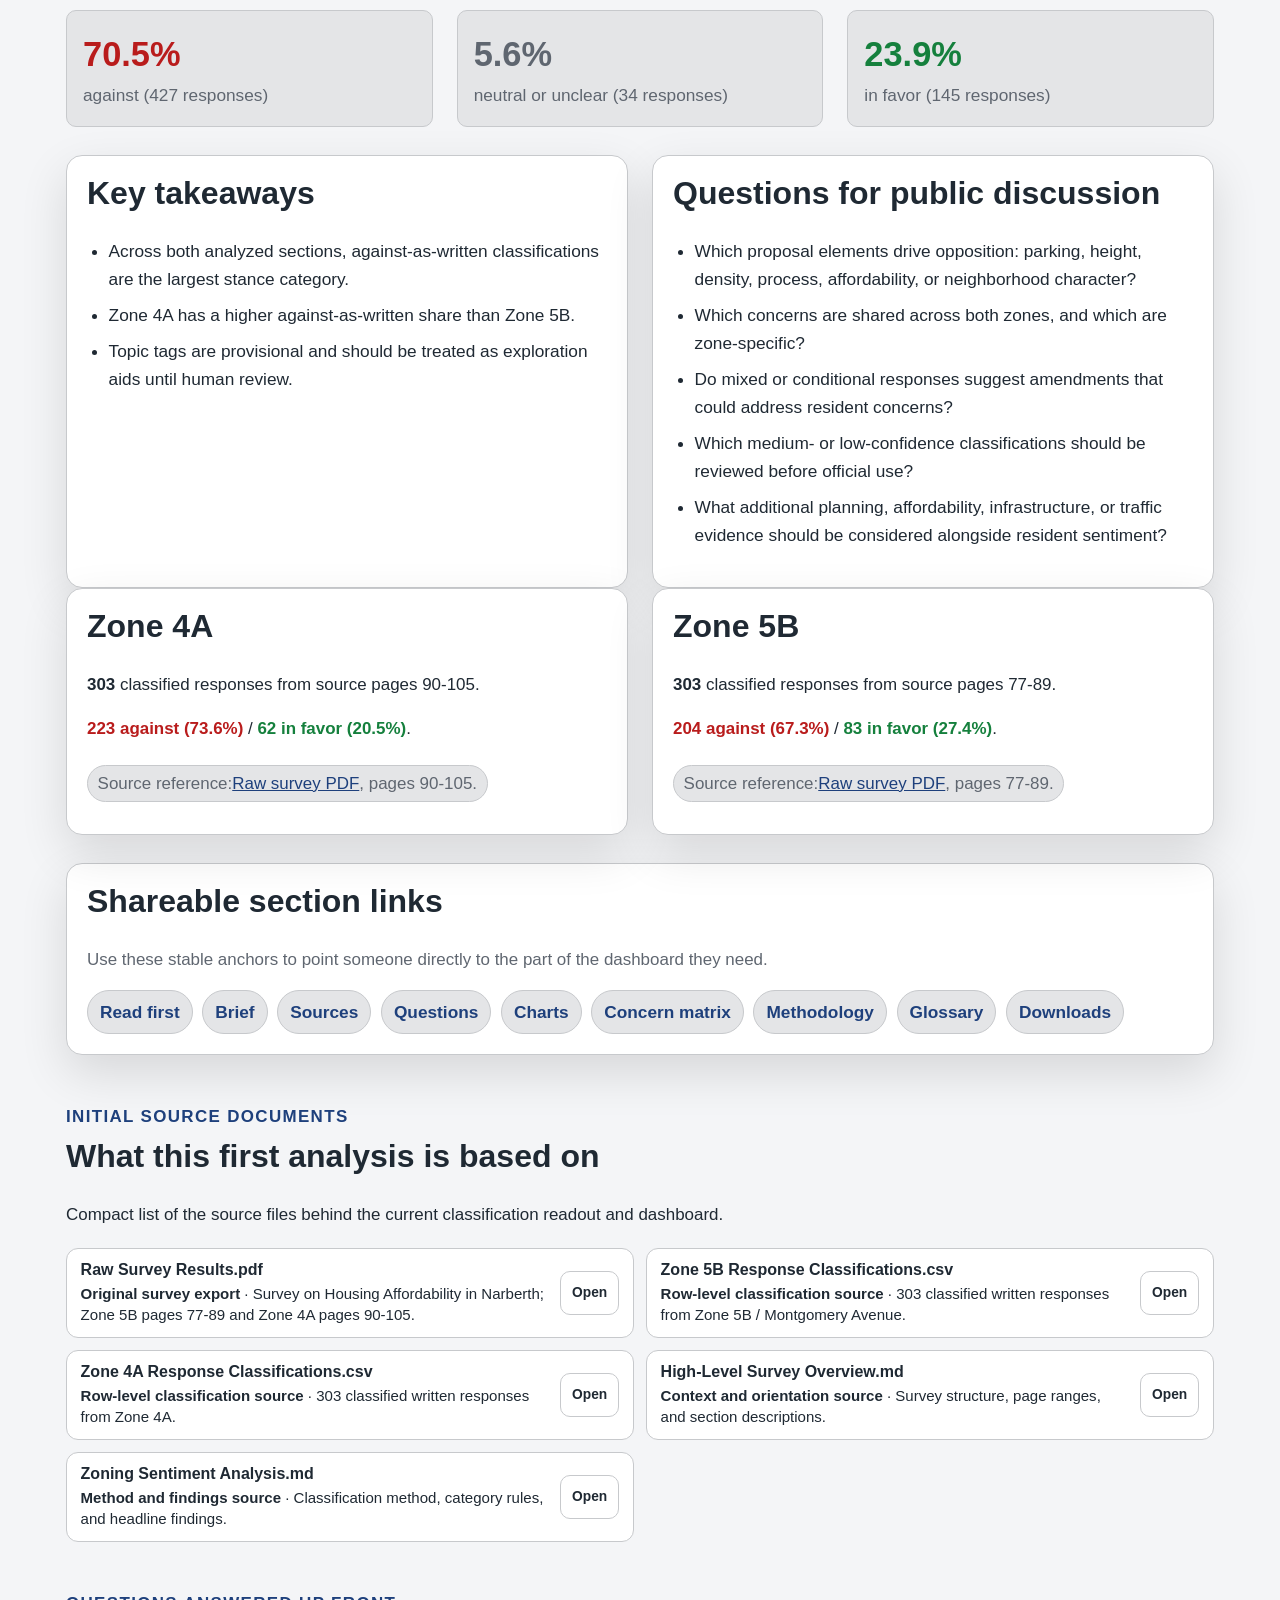
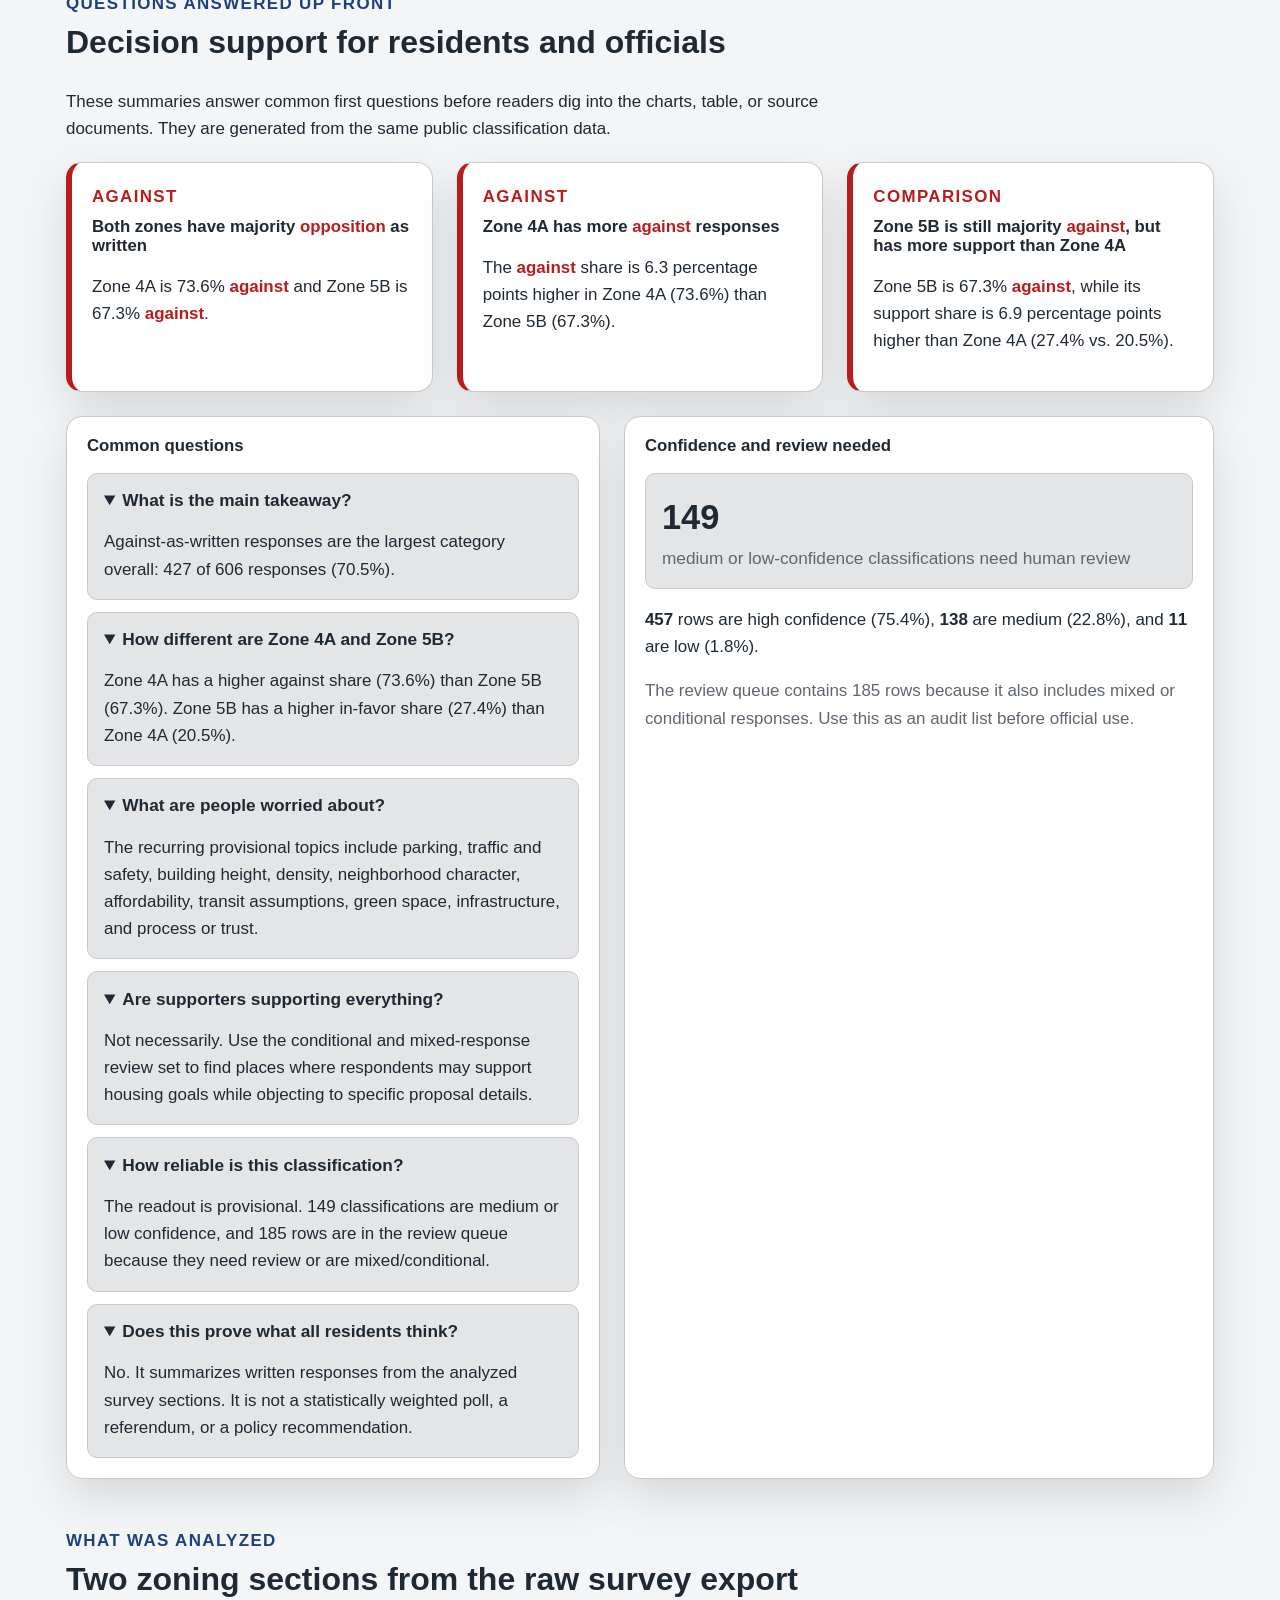
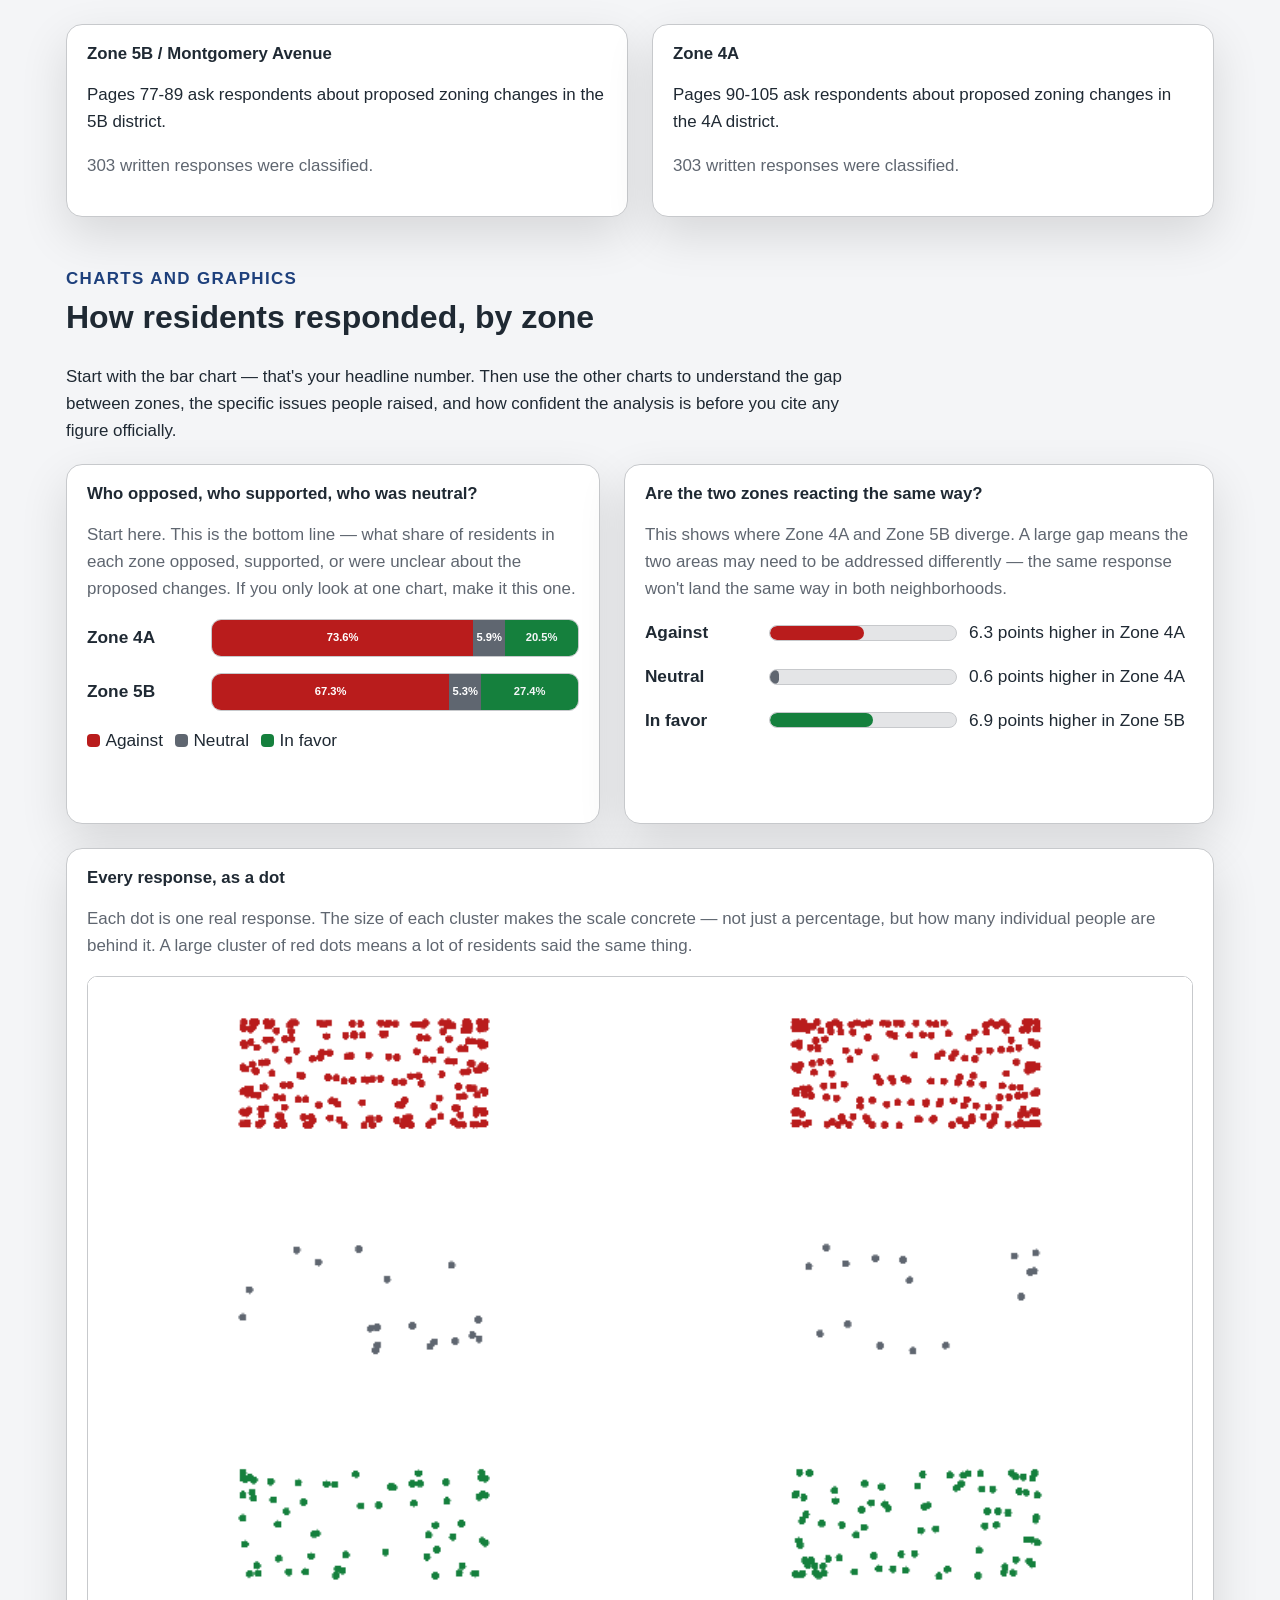
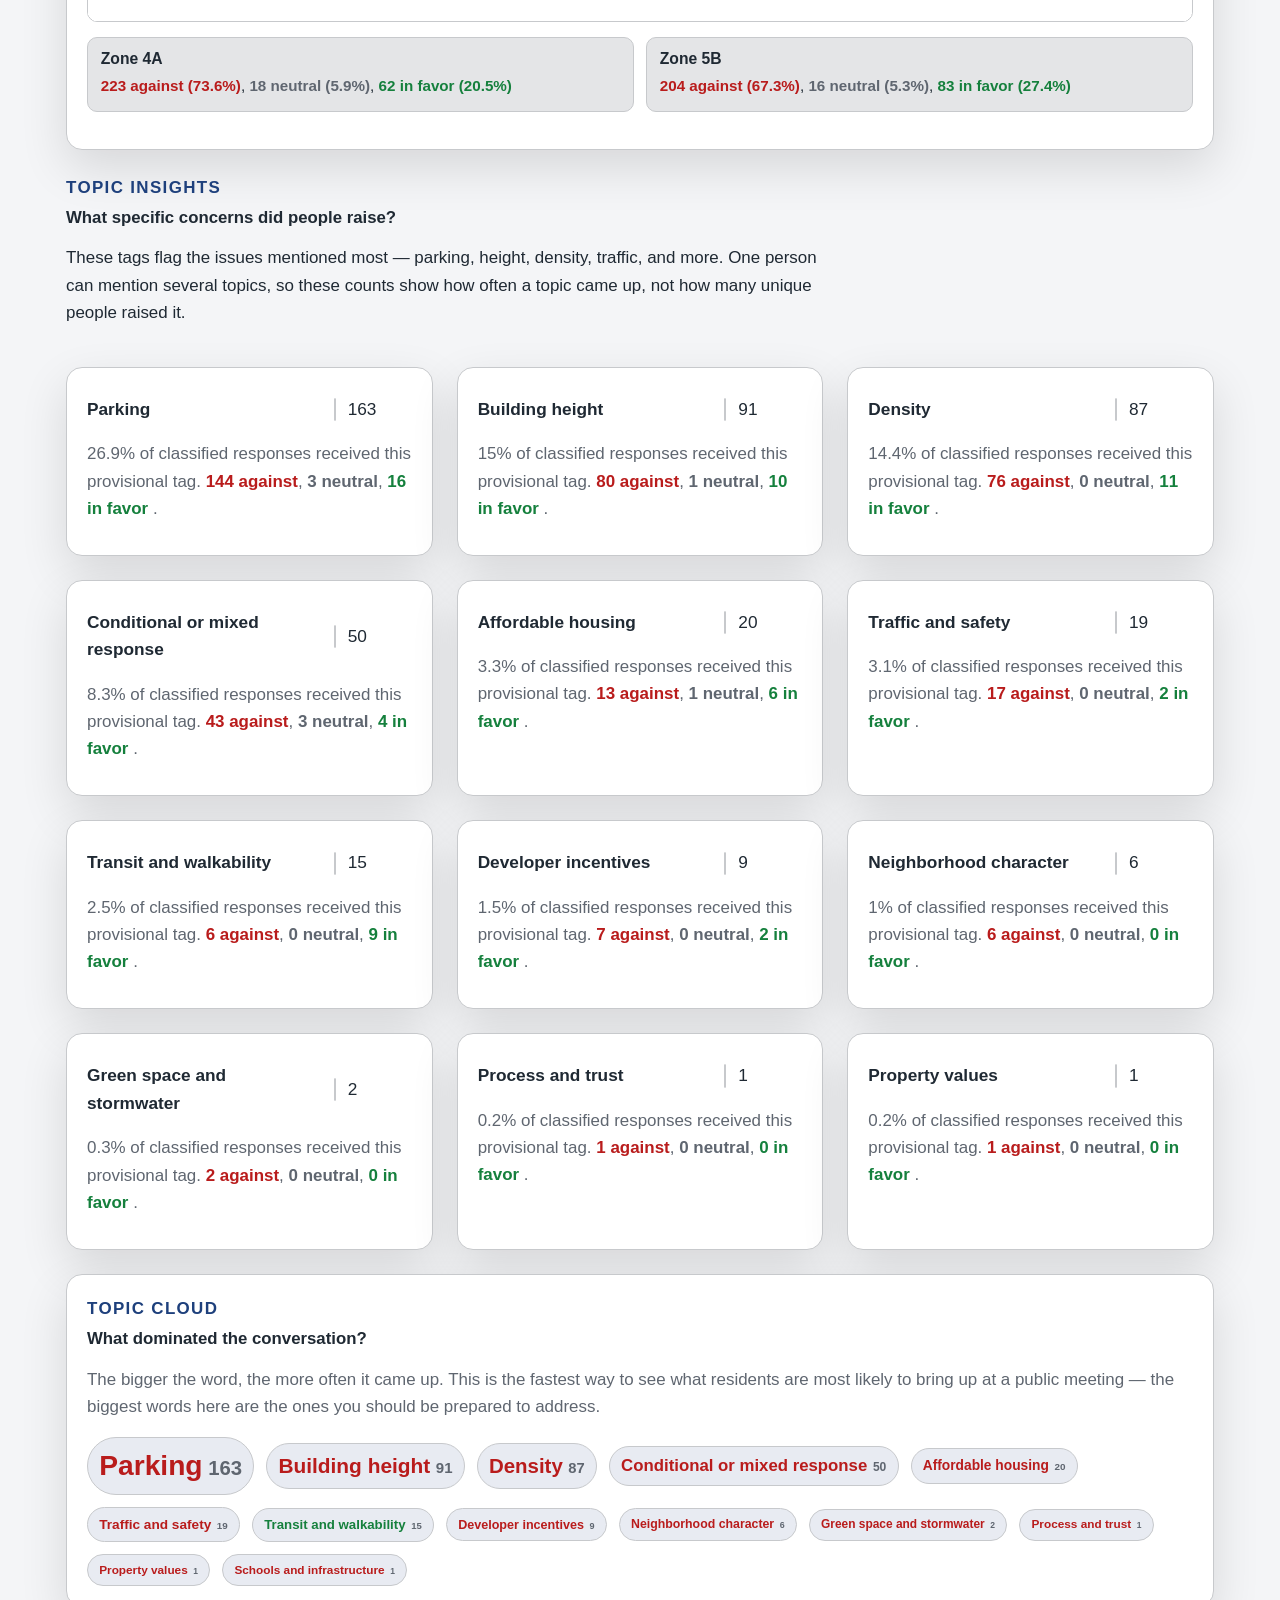
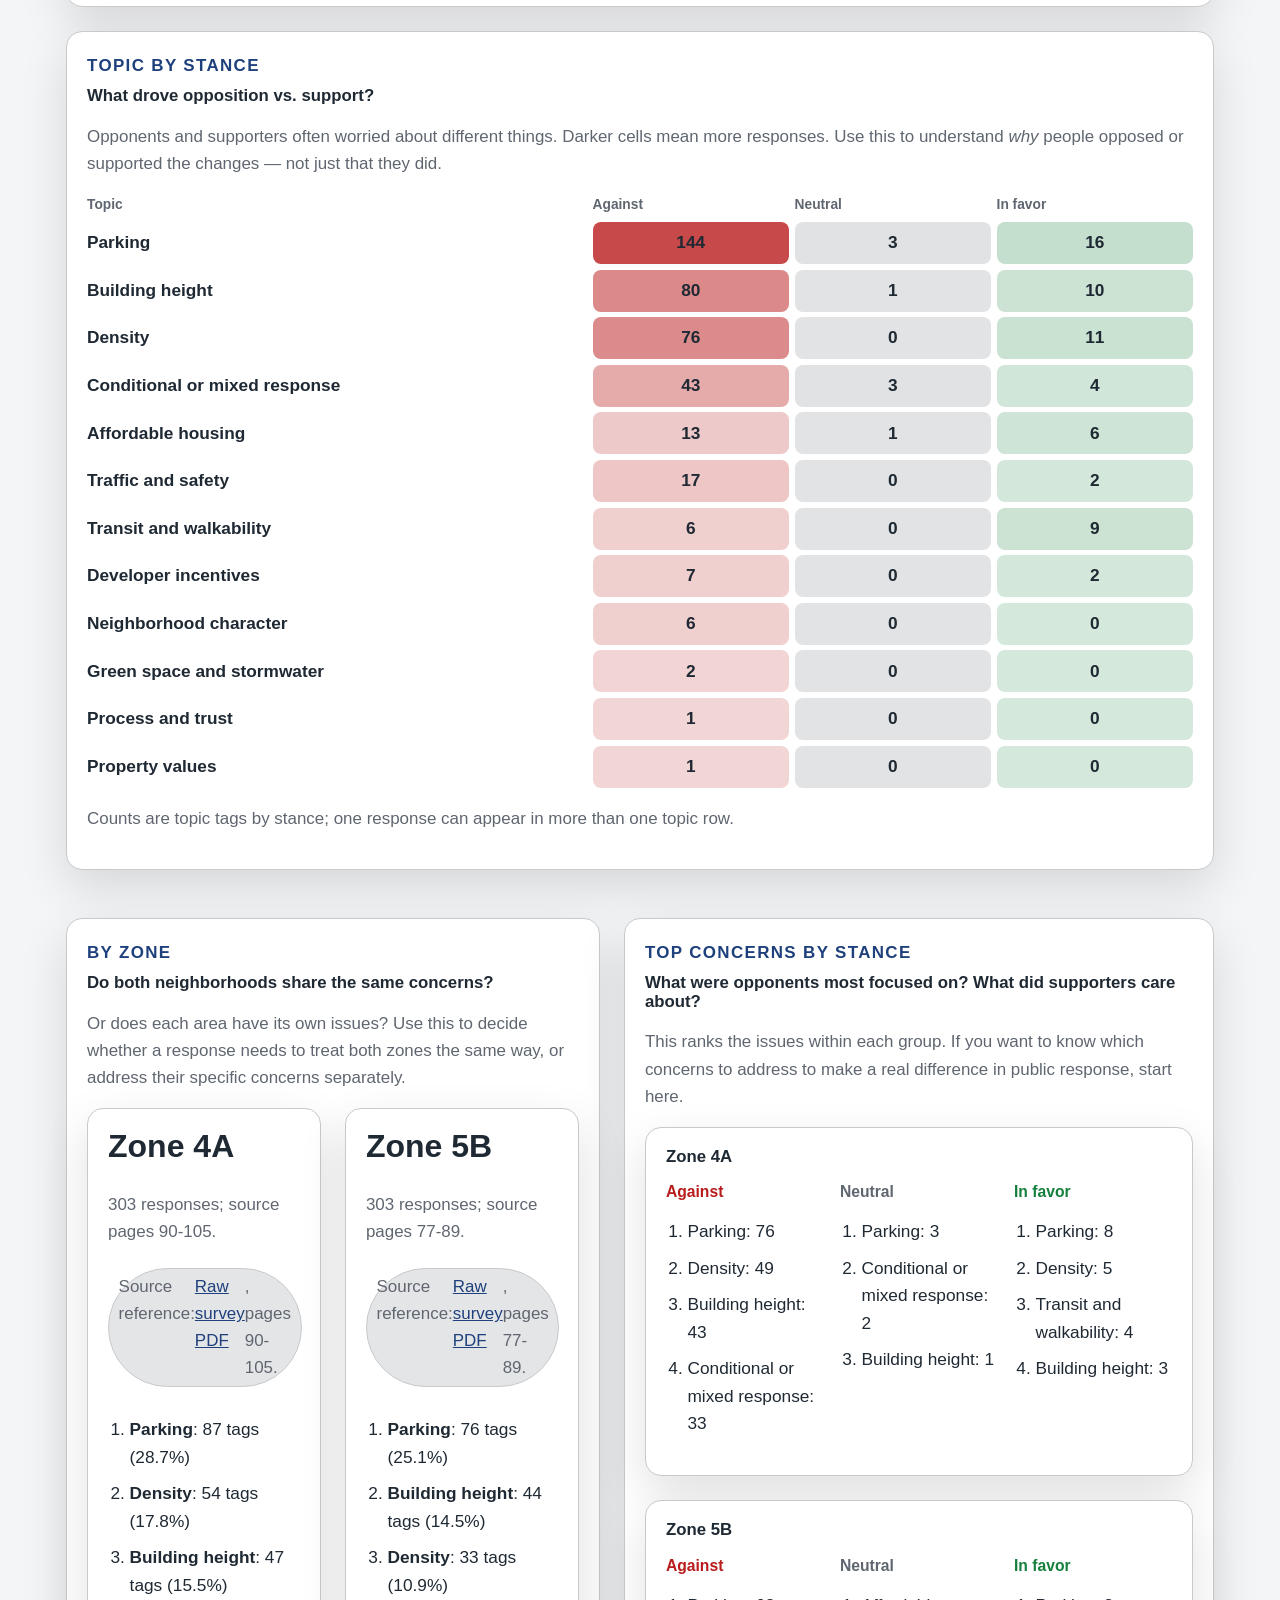
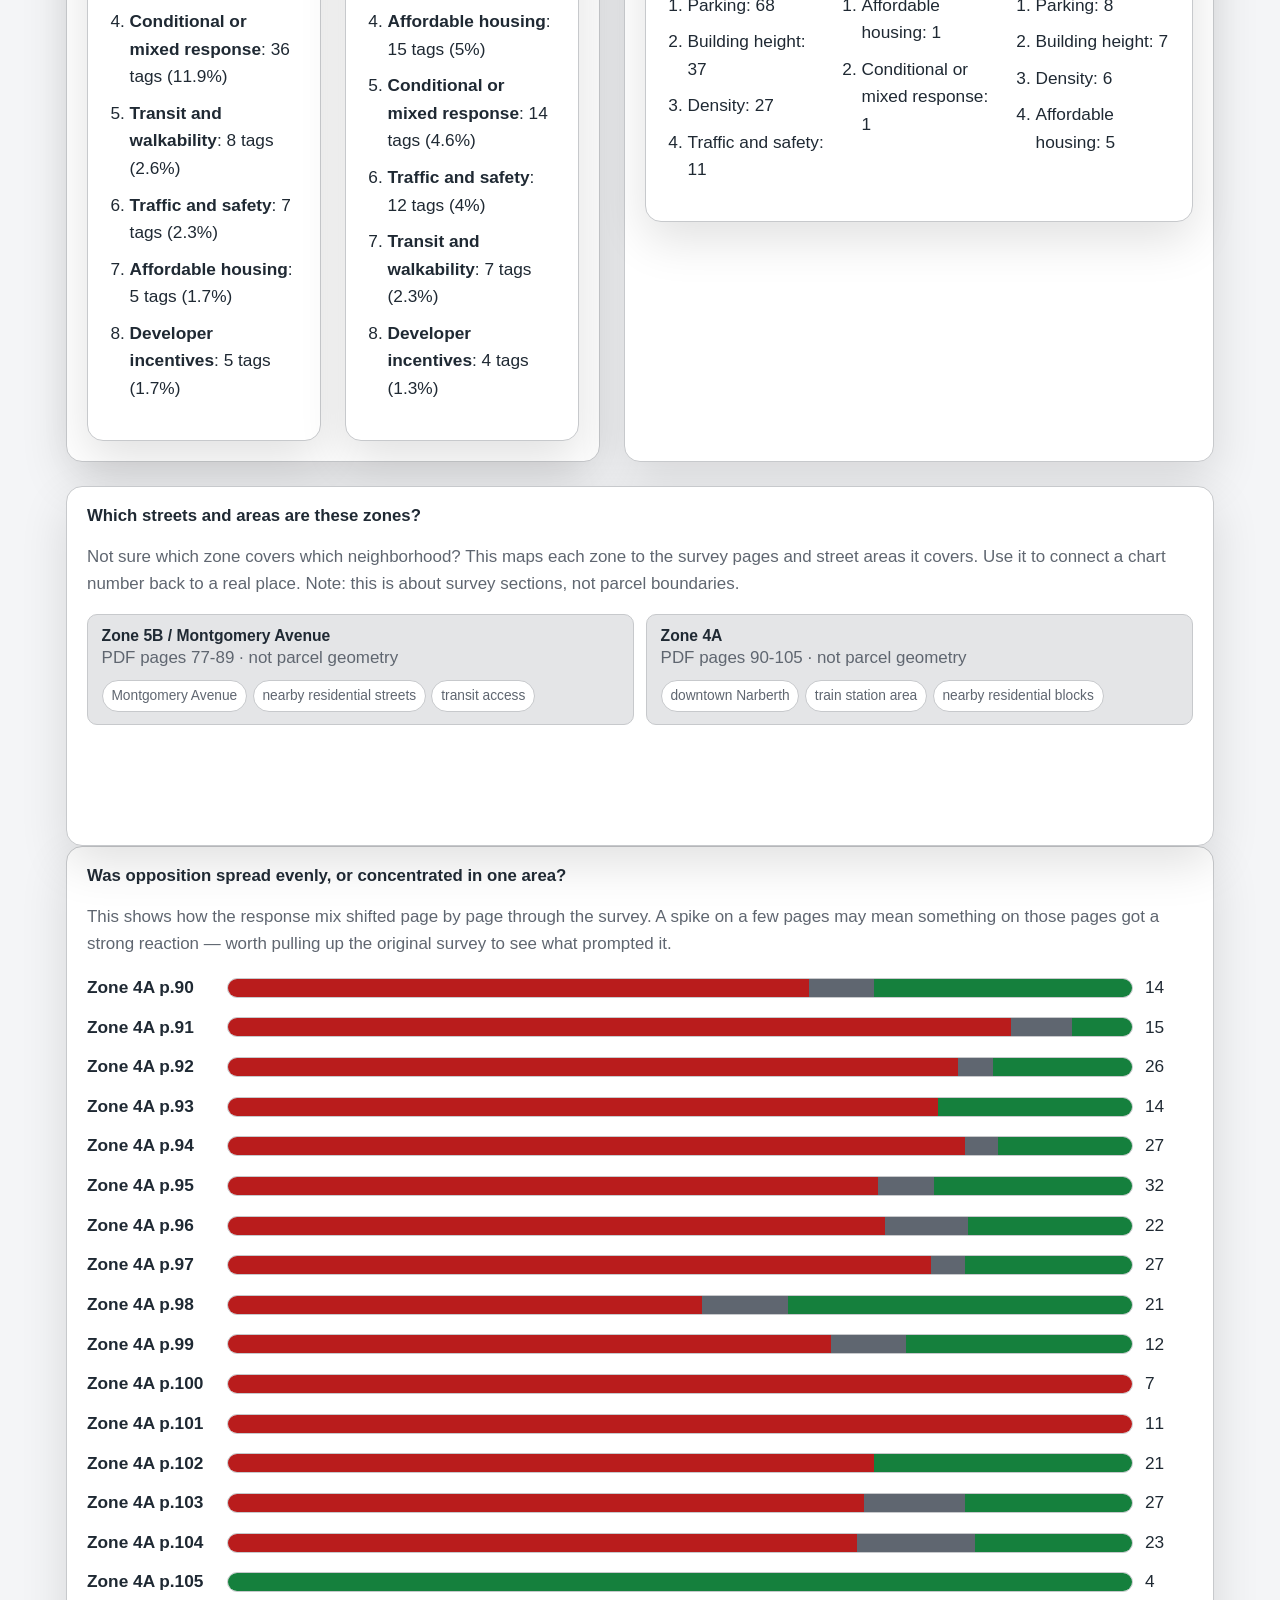
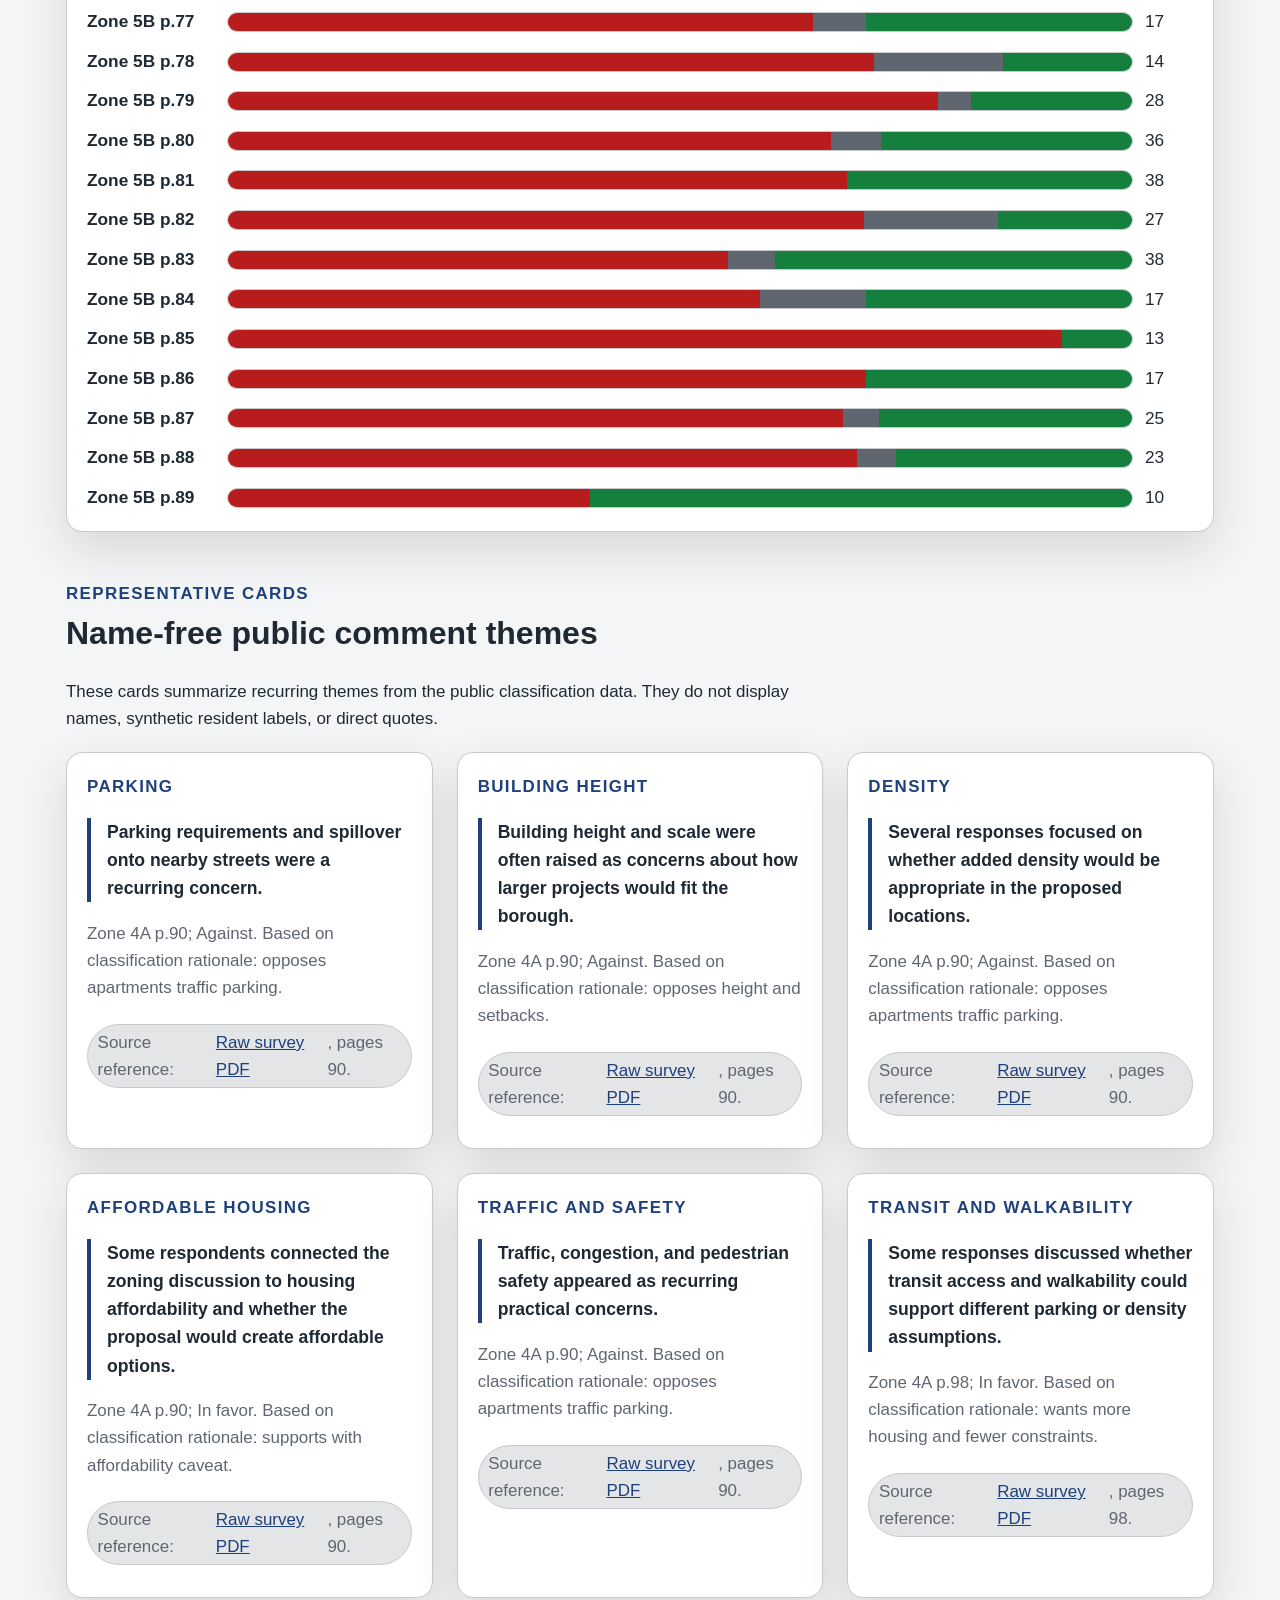
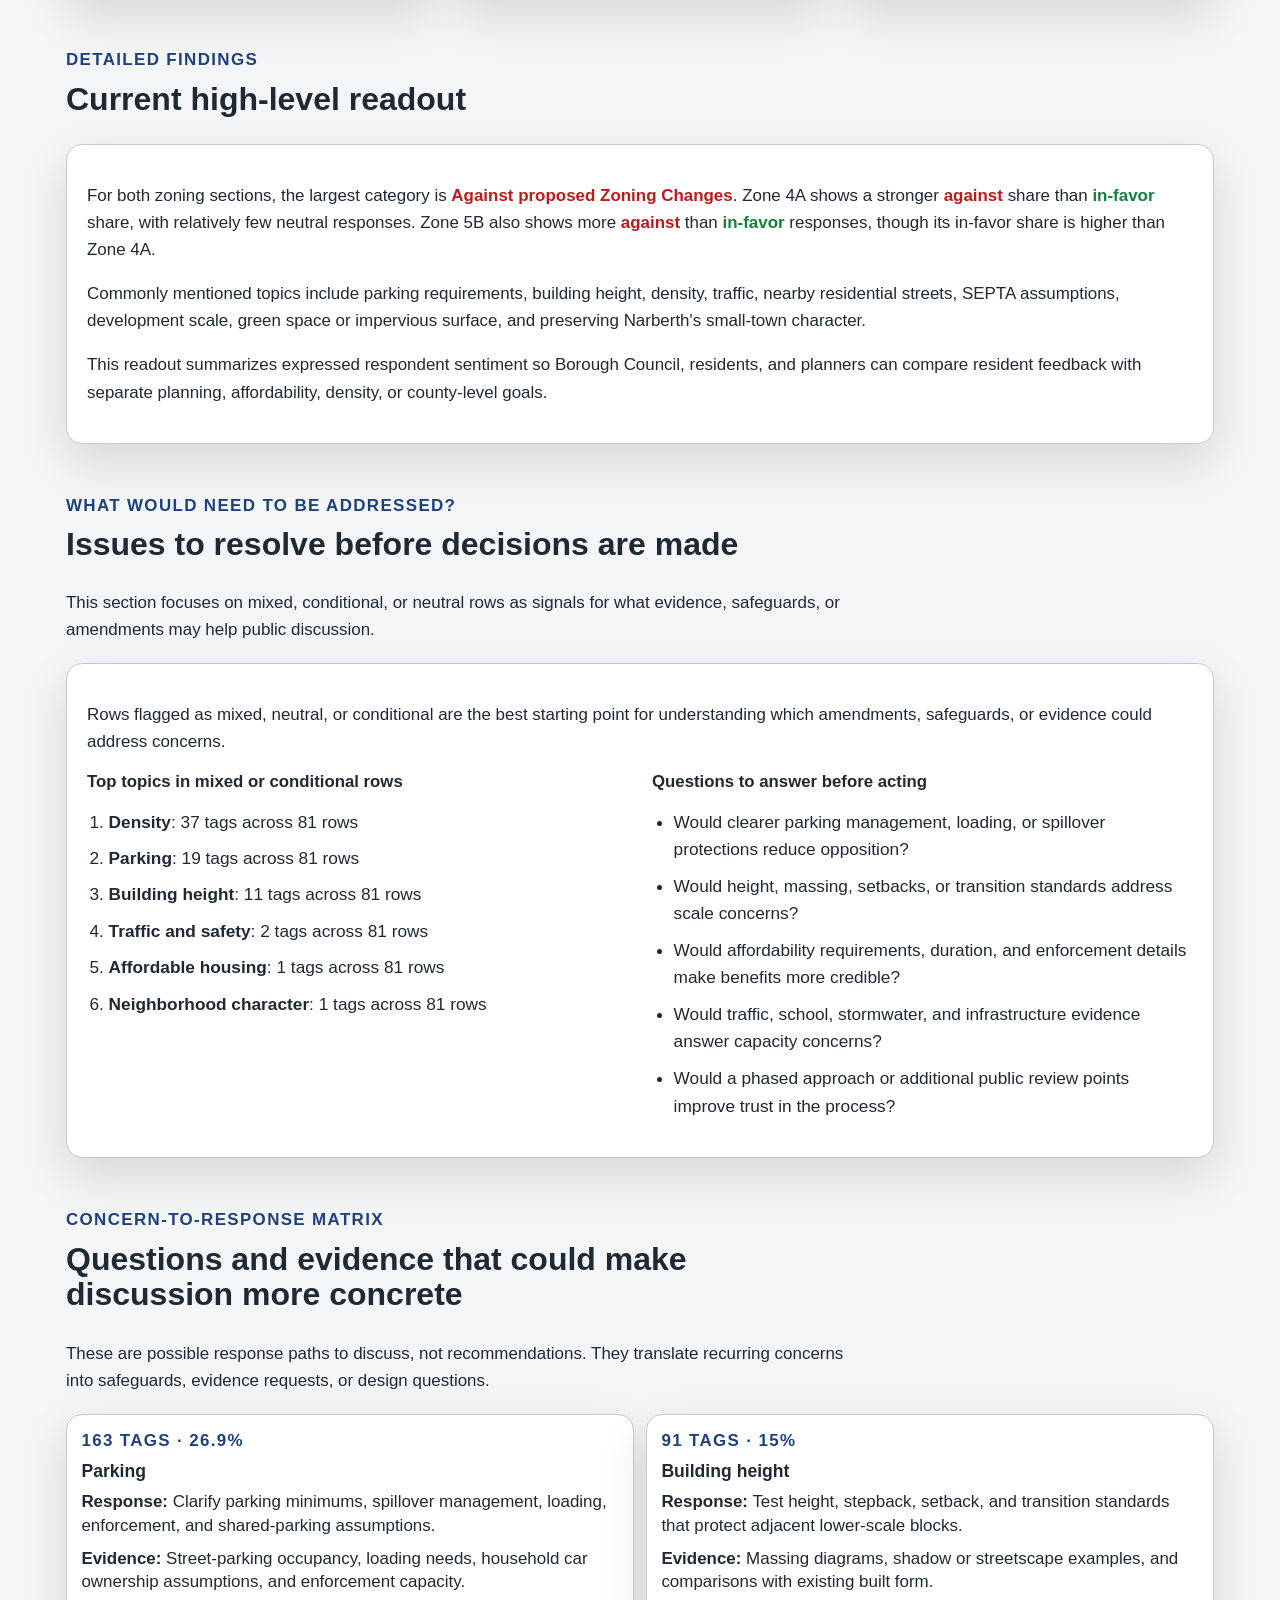
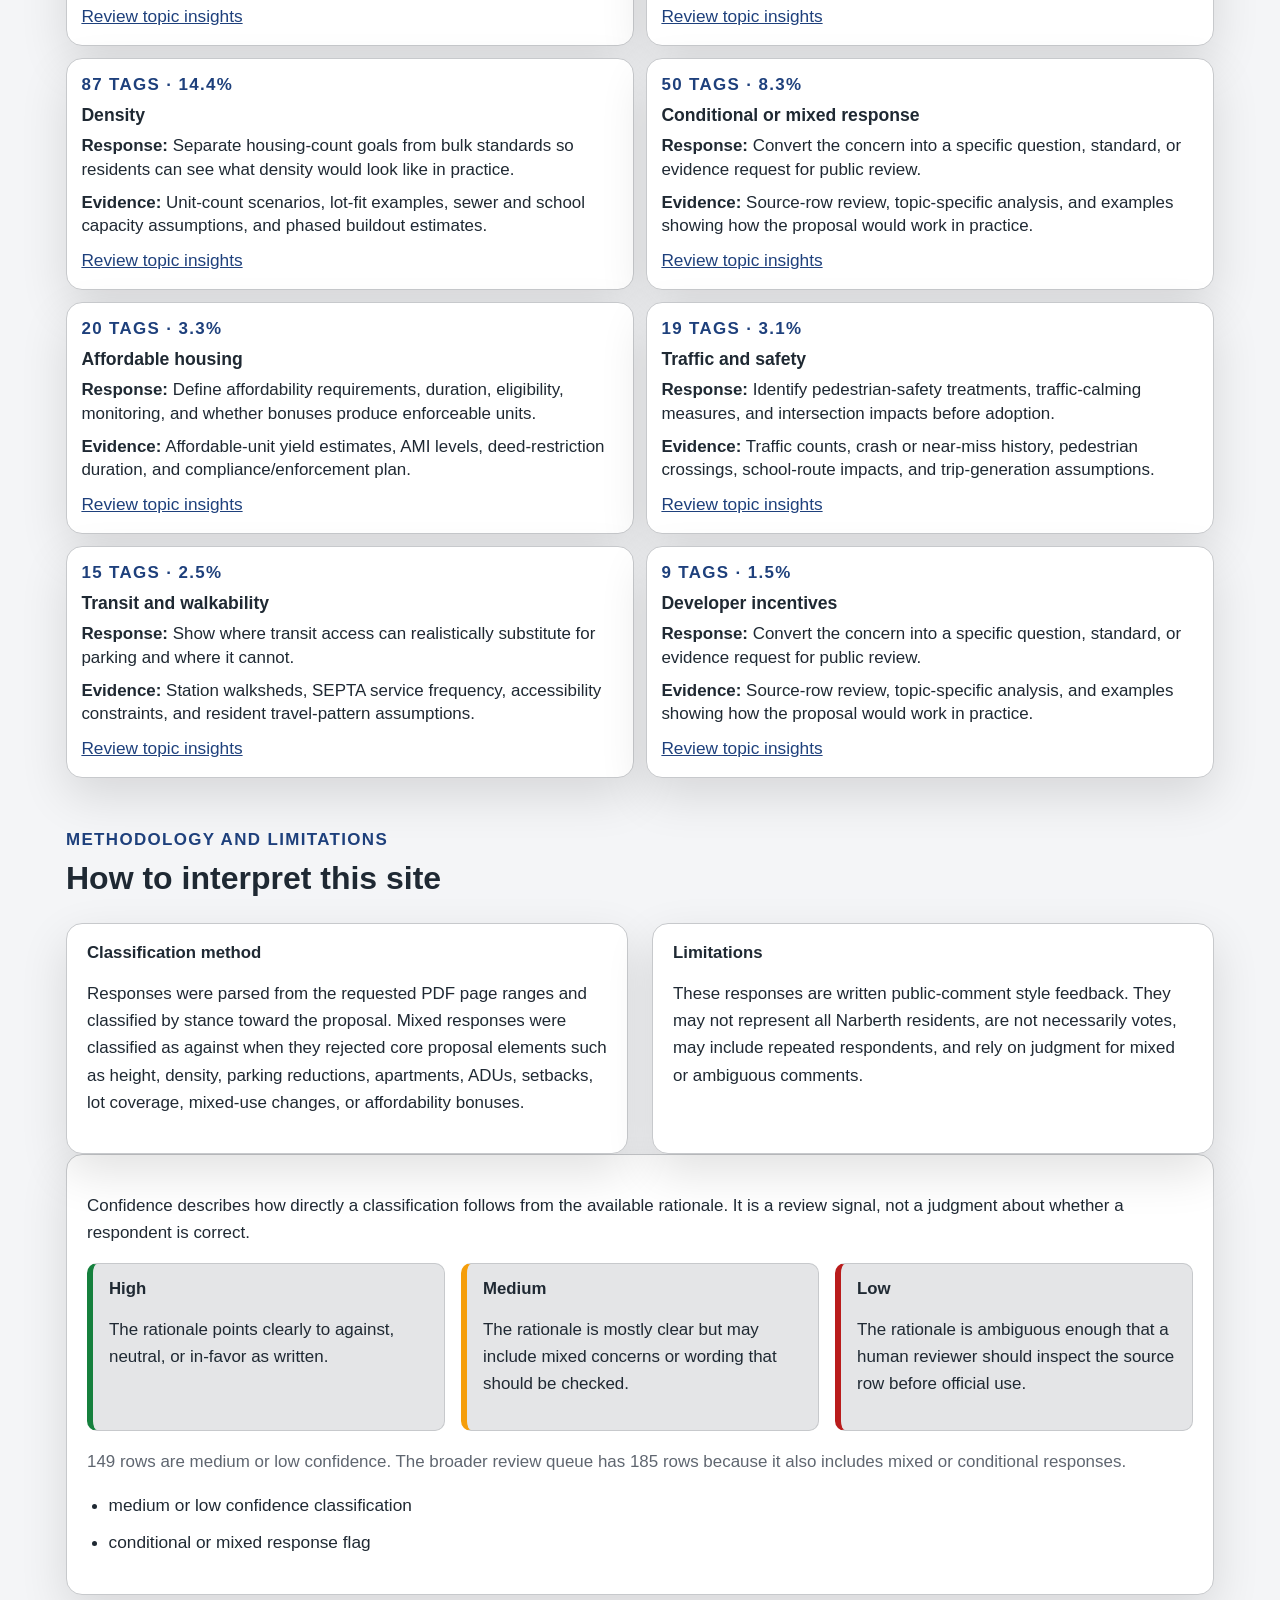
==== commit cd4432a7: "fix(ui): remove redundant sections, fix comparison card, unstick concerns grid - Remove 'The numbers" ====
--- a/docs/index.html
+++ b/docs/index.html
@@ -205,25 +205,6 @@
             <p id="webgl-status" class="muted" role="status"></p>
           </article>
         </div>
-        <div class="card">
-          <h3>The numbers in plain text</h3>
-          <p class="muted">
-            Prefer plain numbers over bar charts? Here's the same data written out. Useful for
-            copying into a report or presenting without graphics.
-          </p>
-          <div id="chart-text-summary"></div>
-        </div>
-        <div class="chart-layout secondary-charts single-chart">
-          <article class="card chart-card">
-            <h3>How reliable are these classifications?</h3>
-            <p class="muted">
-              Some responses were harder to classify than others. Before citing specific figures in
-              an official document, it's worth having a person double-check the medium- and
-              low-confidence rows — they may need a closer read.
-            </p>
-            <div id="confidence-chart" class="bar-chart" role="img" aria-label="Confidence distribution by zone"></div>
-          </article>
-        </div>
         <section id="topic-insights" class="topic-insights">
           <div class="section-heading compact-heading">
             <p class="eyebrow">Topic insights</p>
@@ -272,7 +253,7 @@
                 This ranks the issues within each group. If you want to know which concerns to
                 address to make a real difference in public response, start here.
               </p>
-              <div id="top-concerns-by-stance" class="card-grid two nested-card-grid"></div>
+              <div id="top-concerns-by-stance" class="card-grid nested-card-grid"></div>
             </article>
           </div>
         </section>
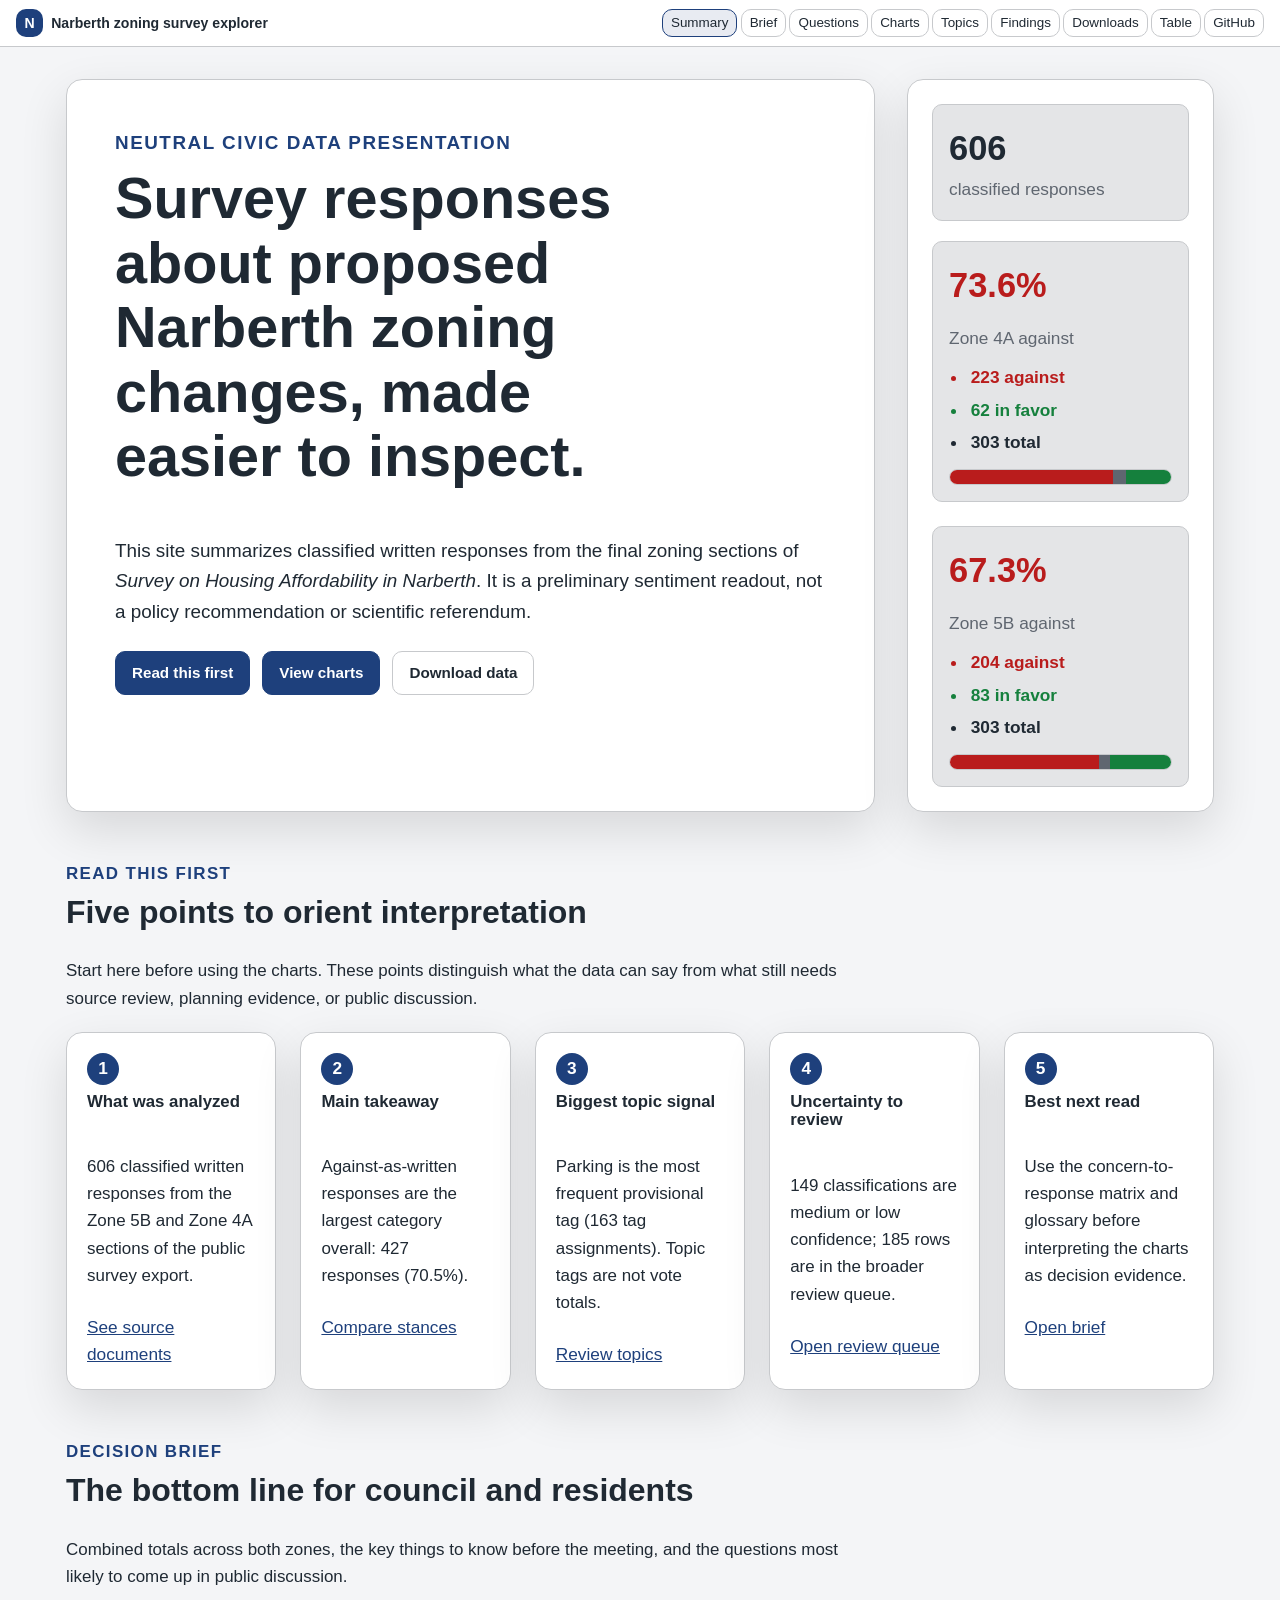
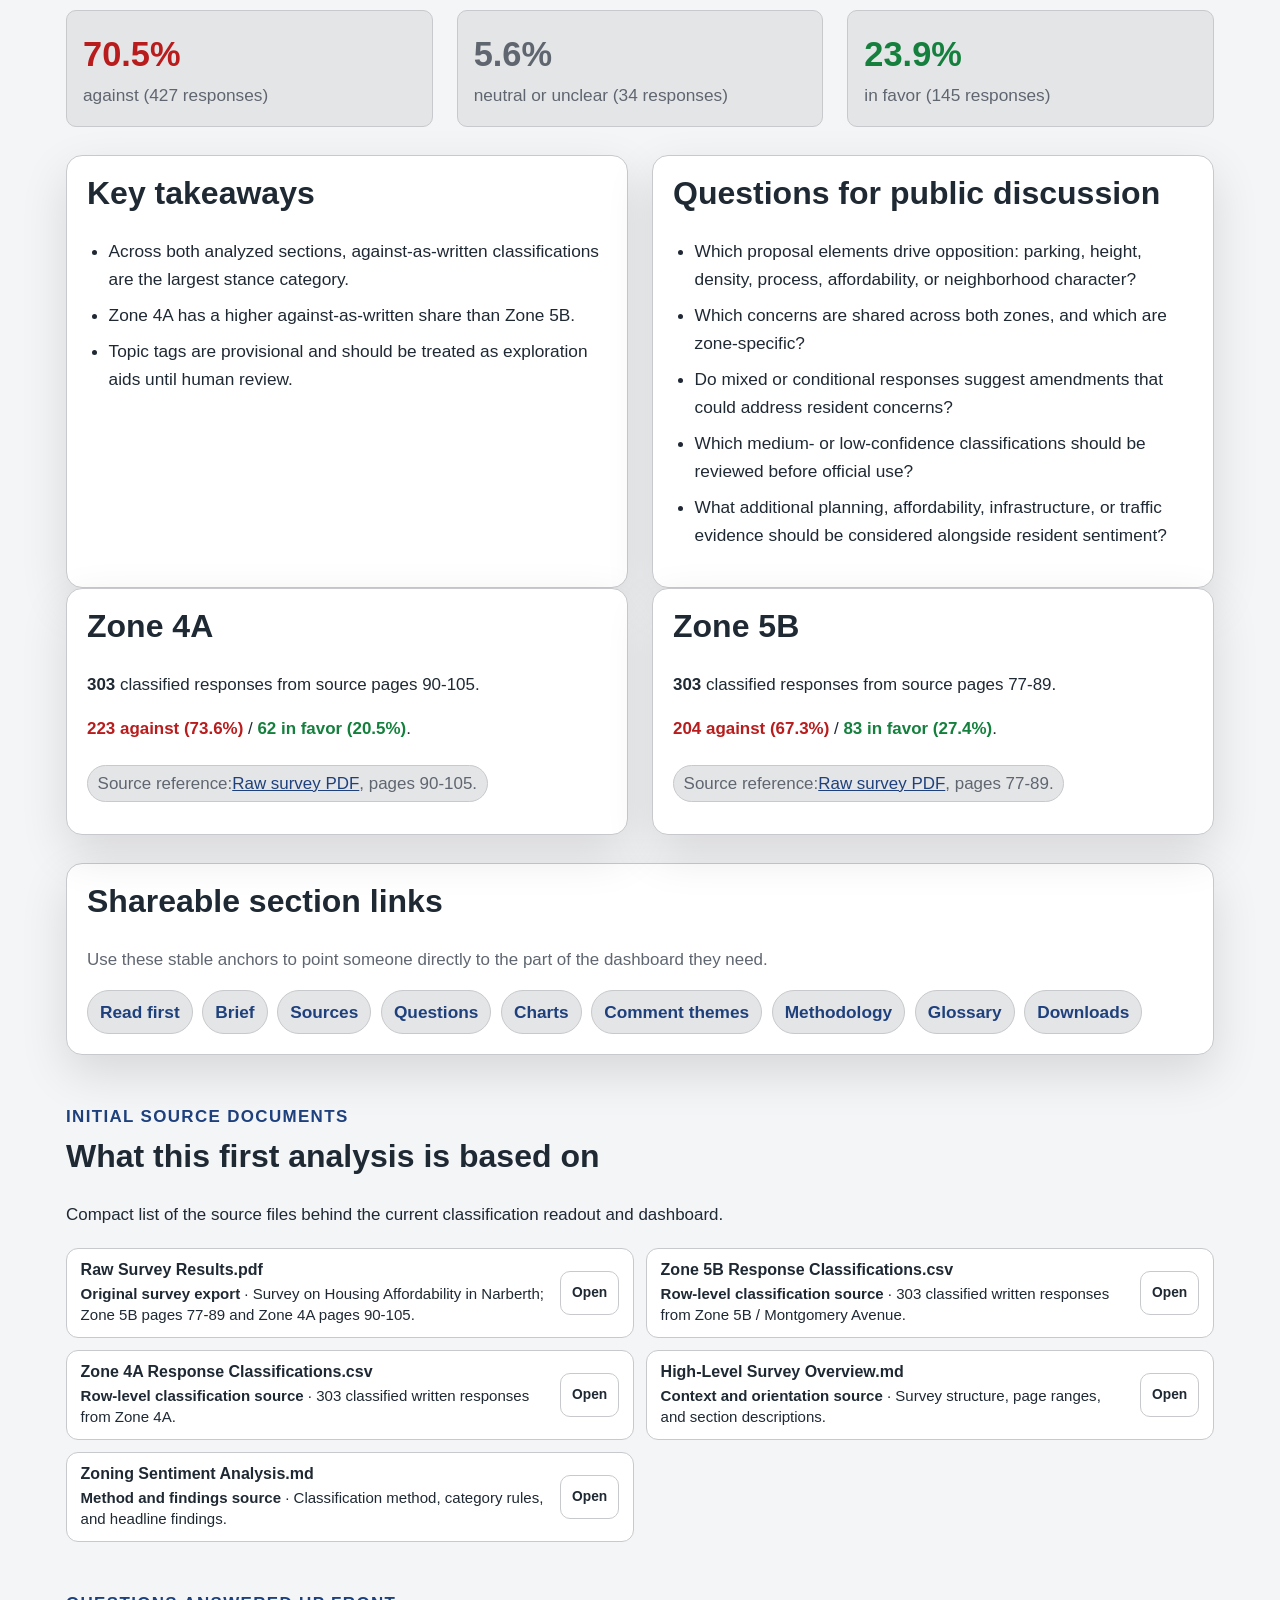
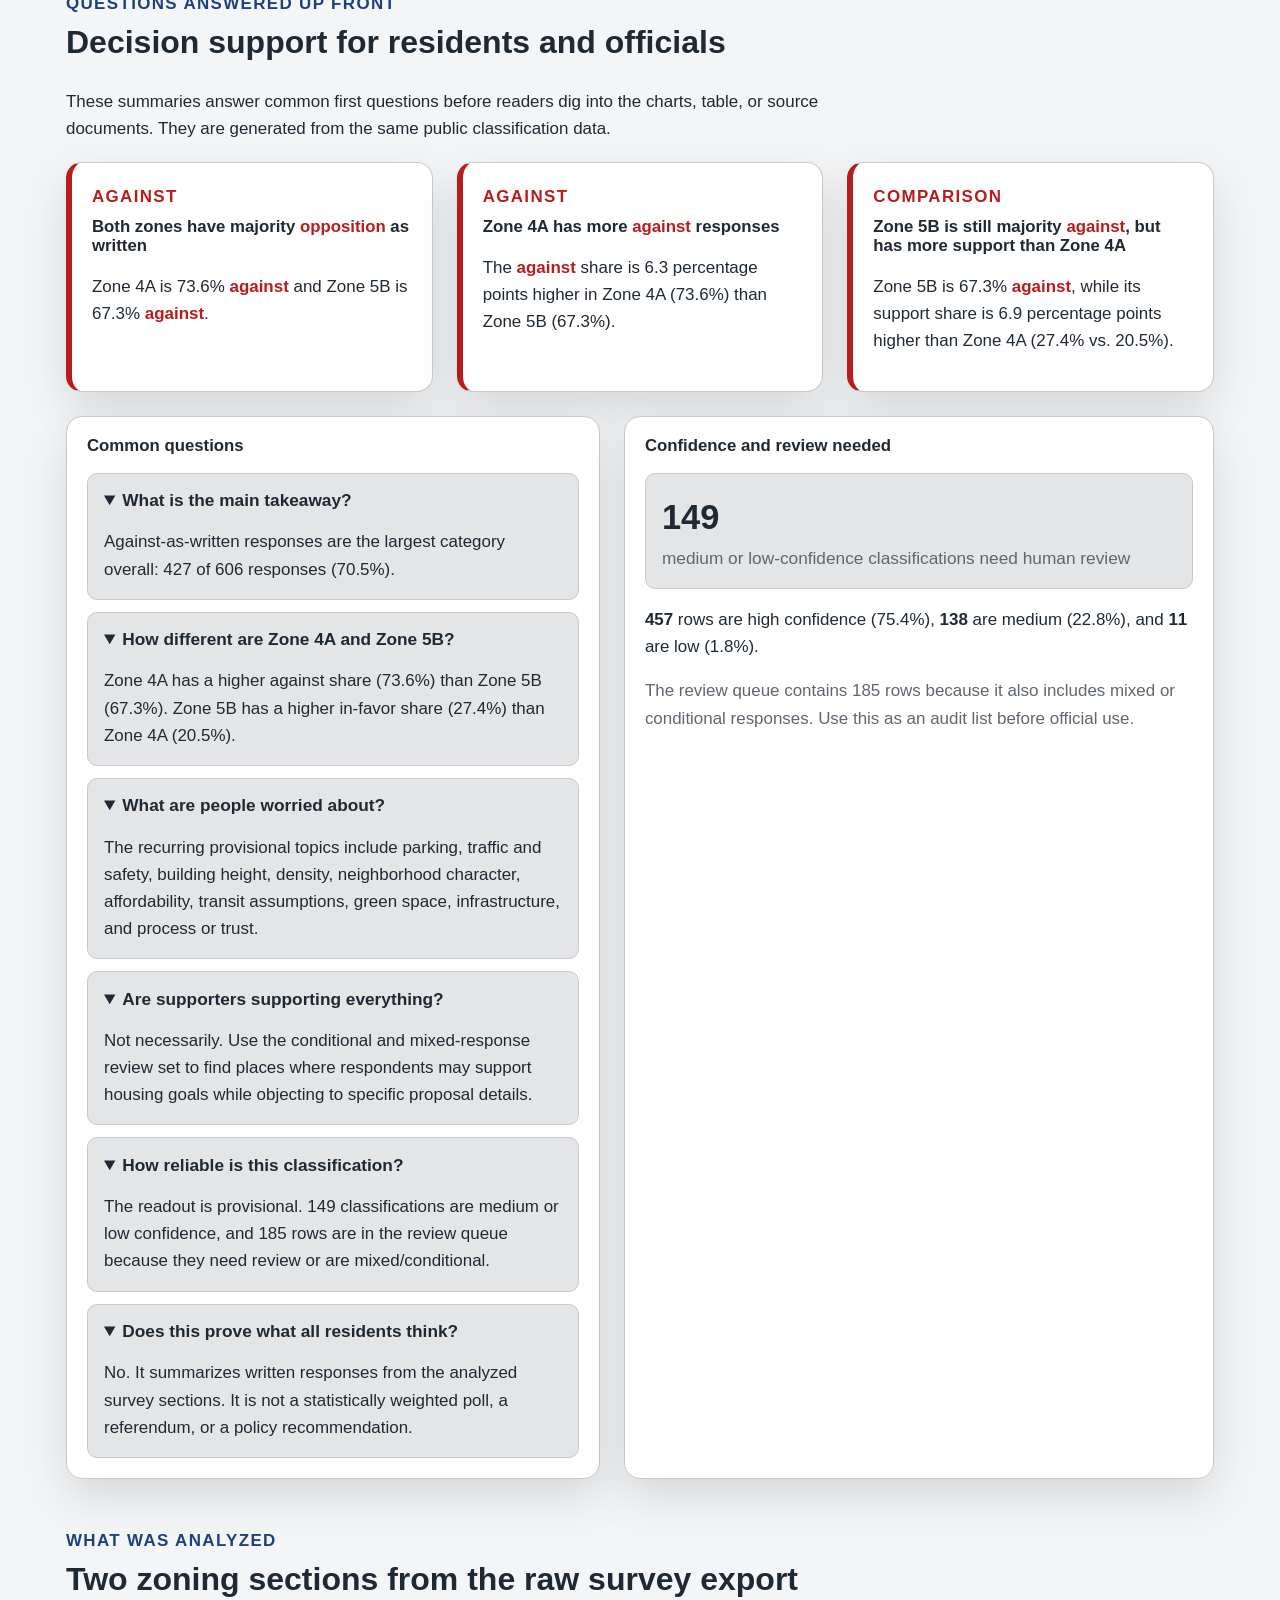
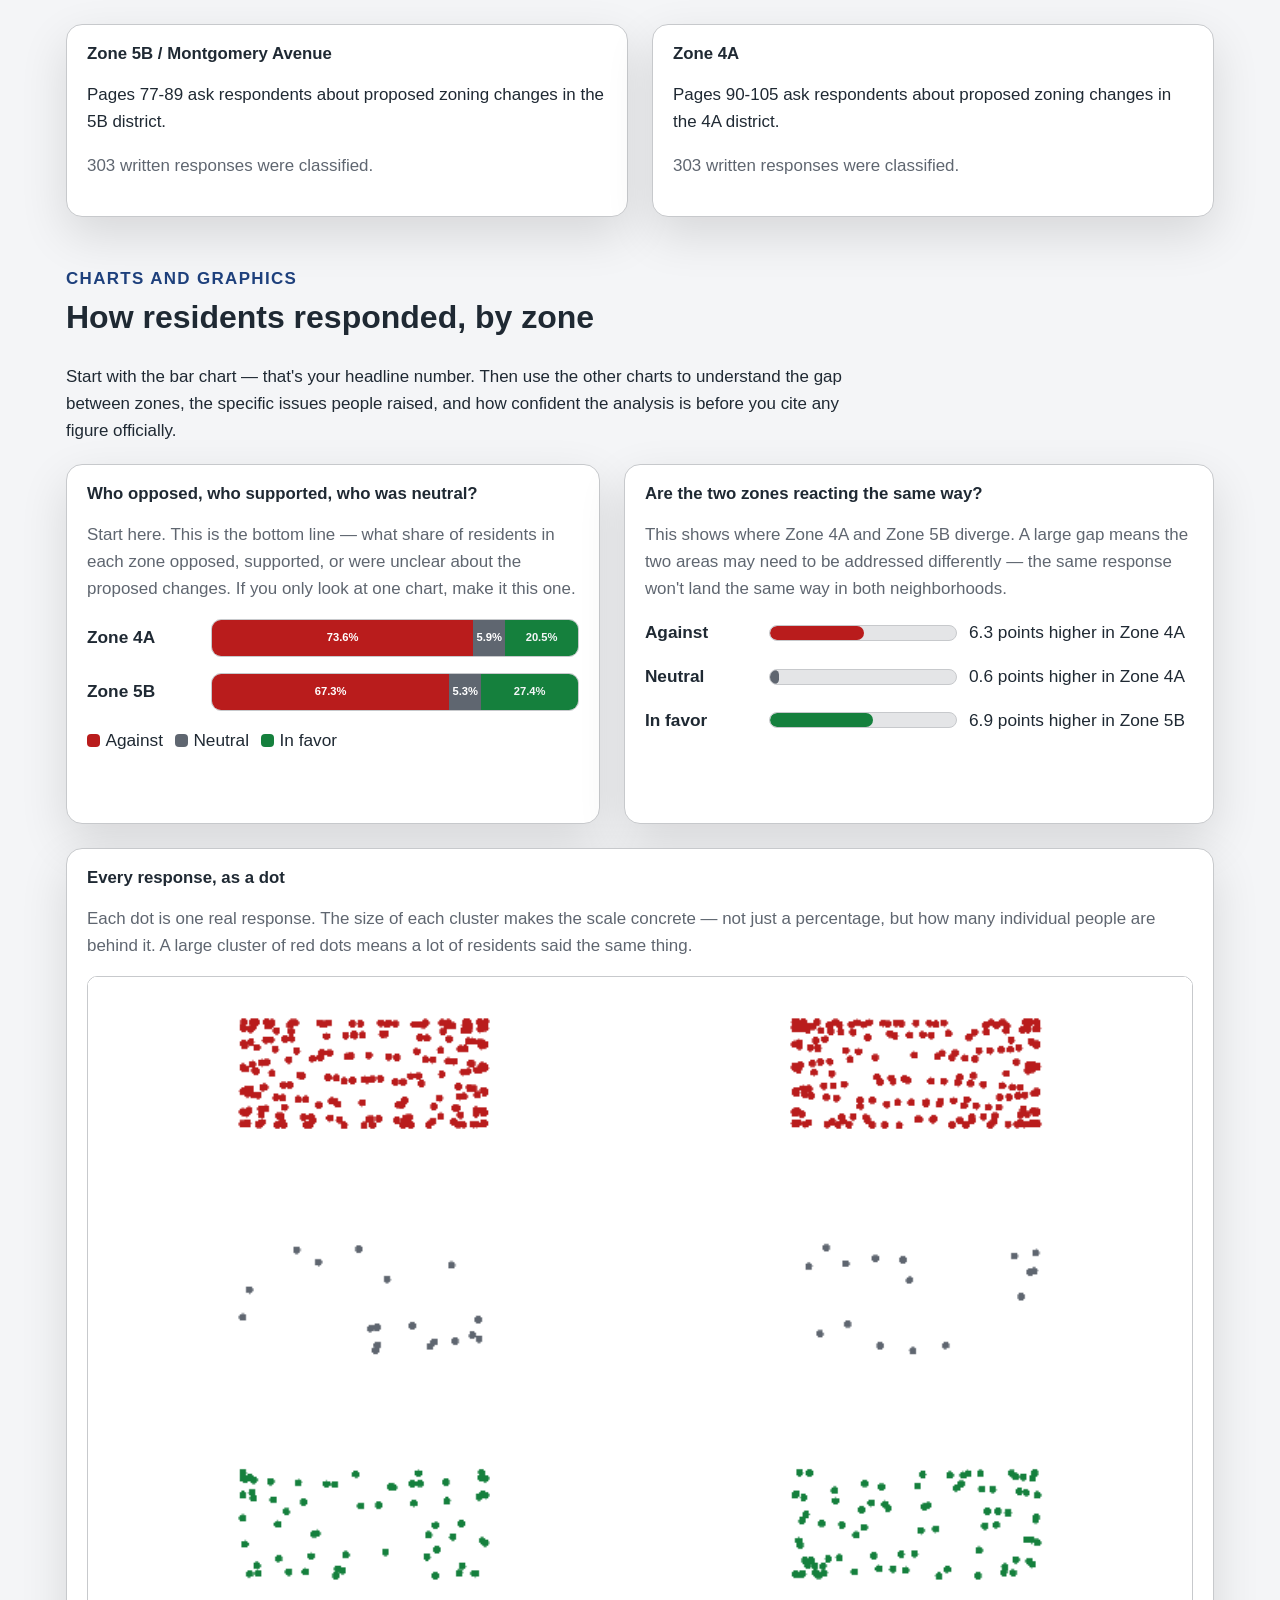
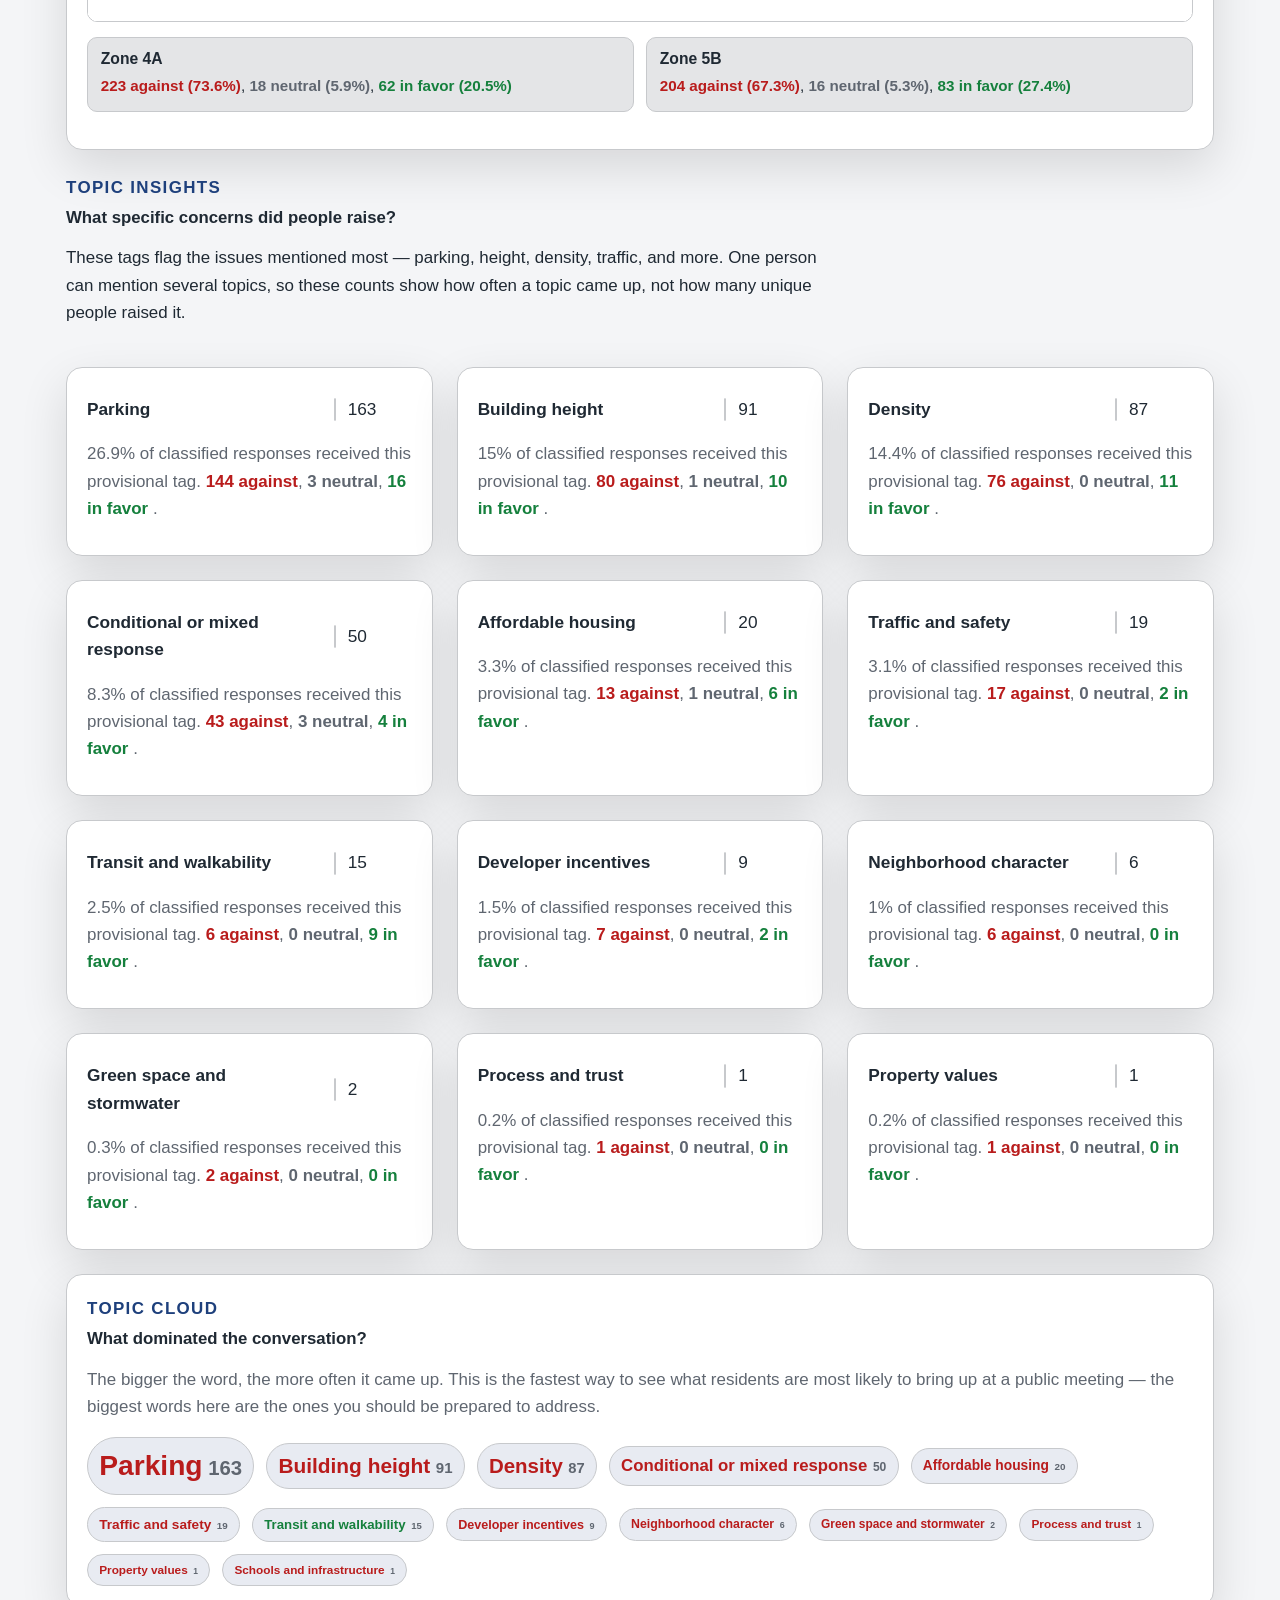
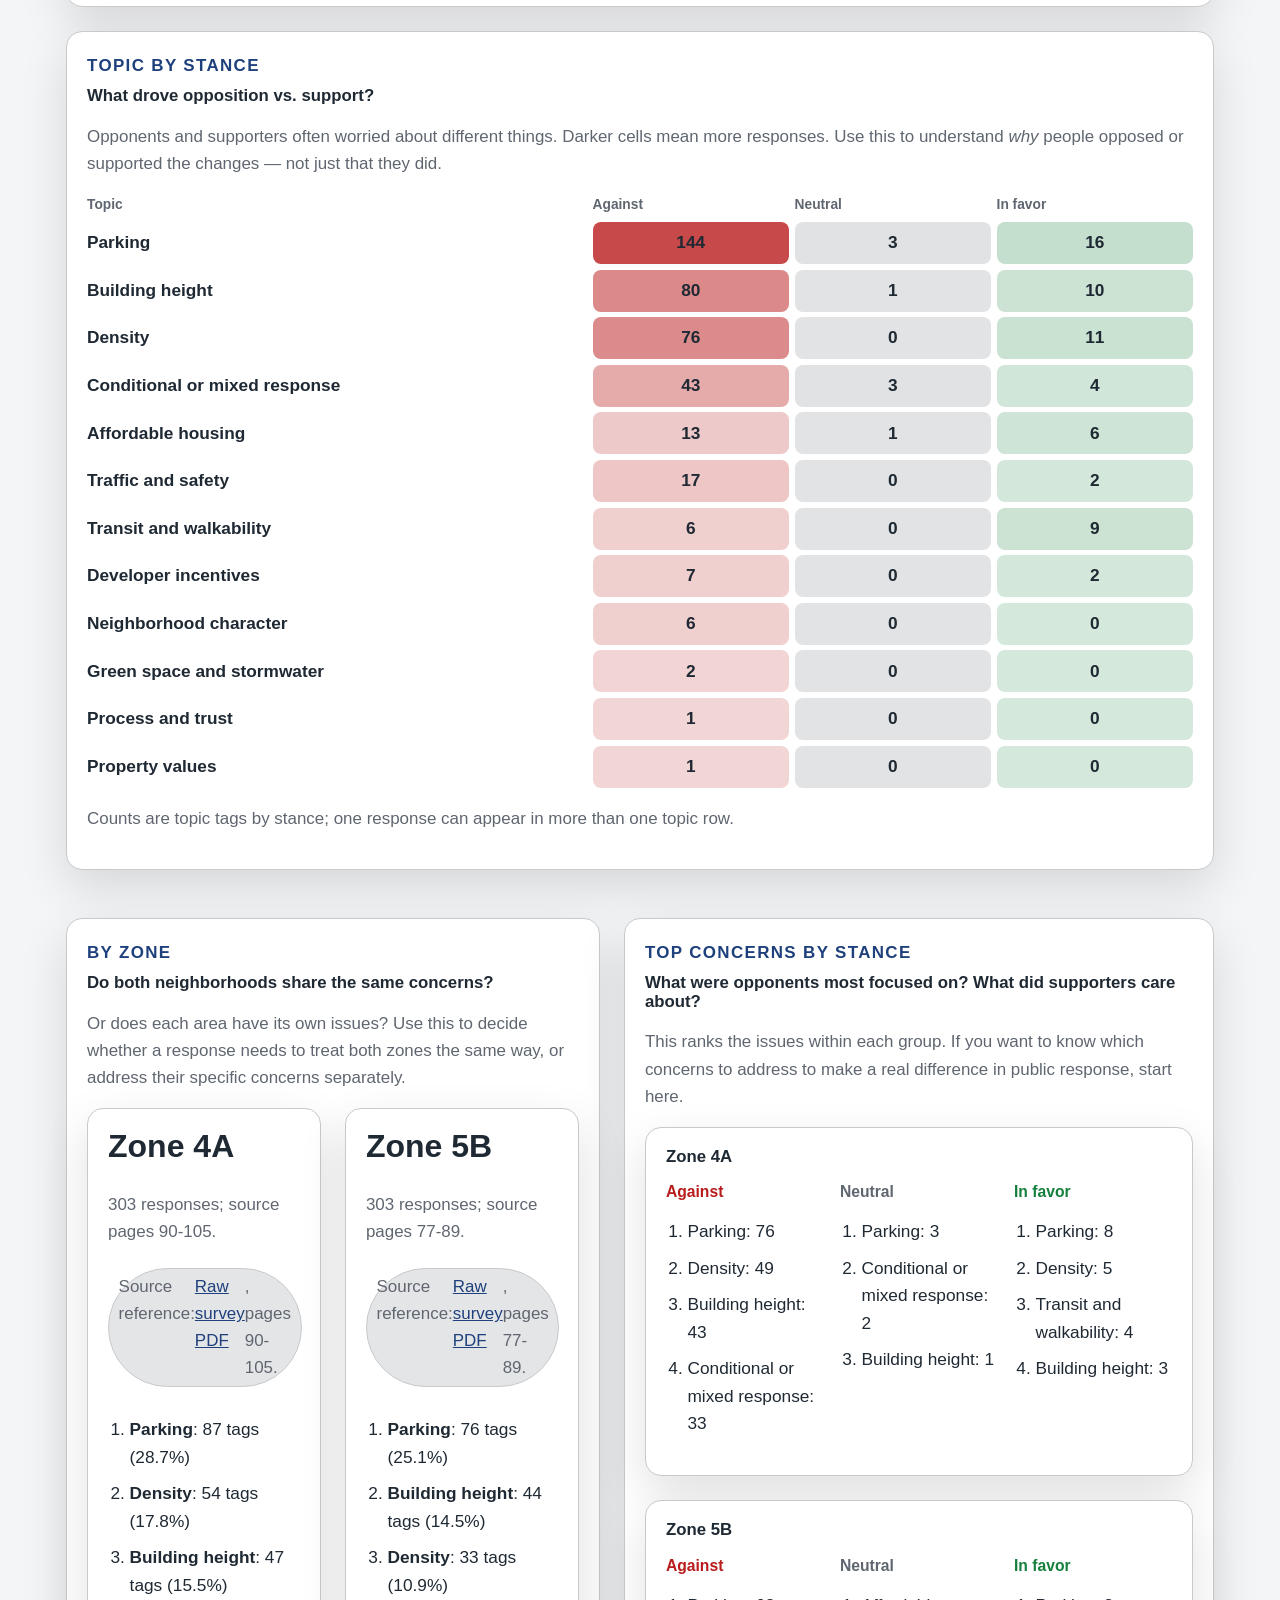
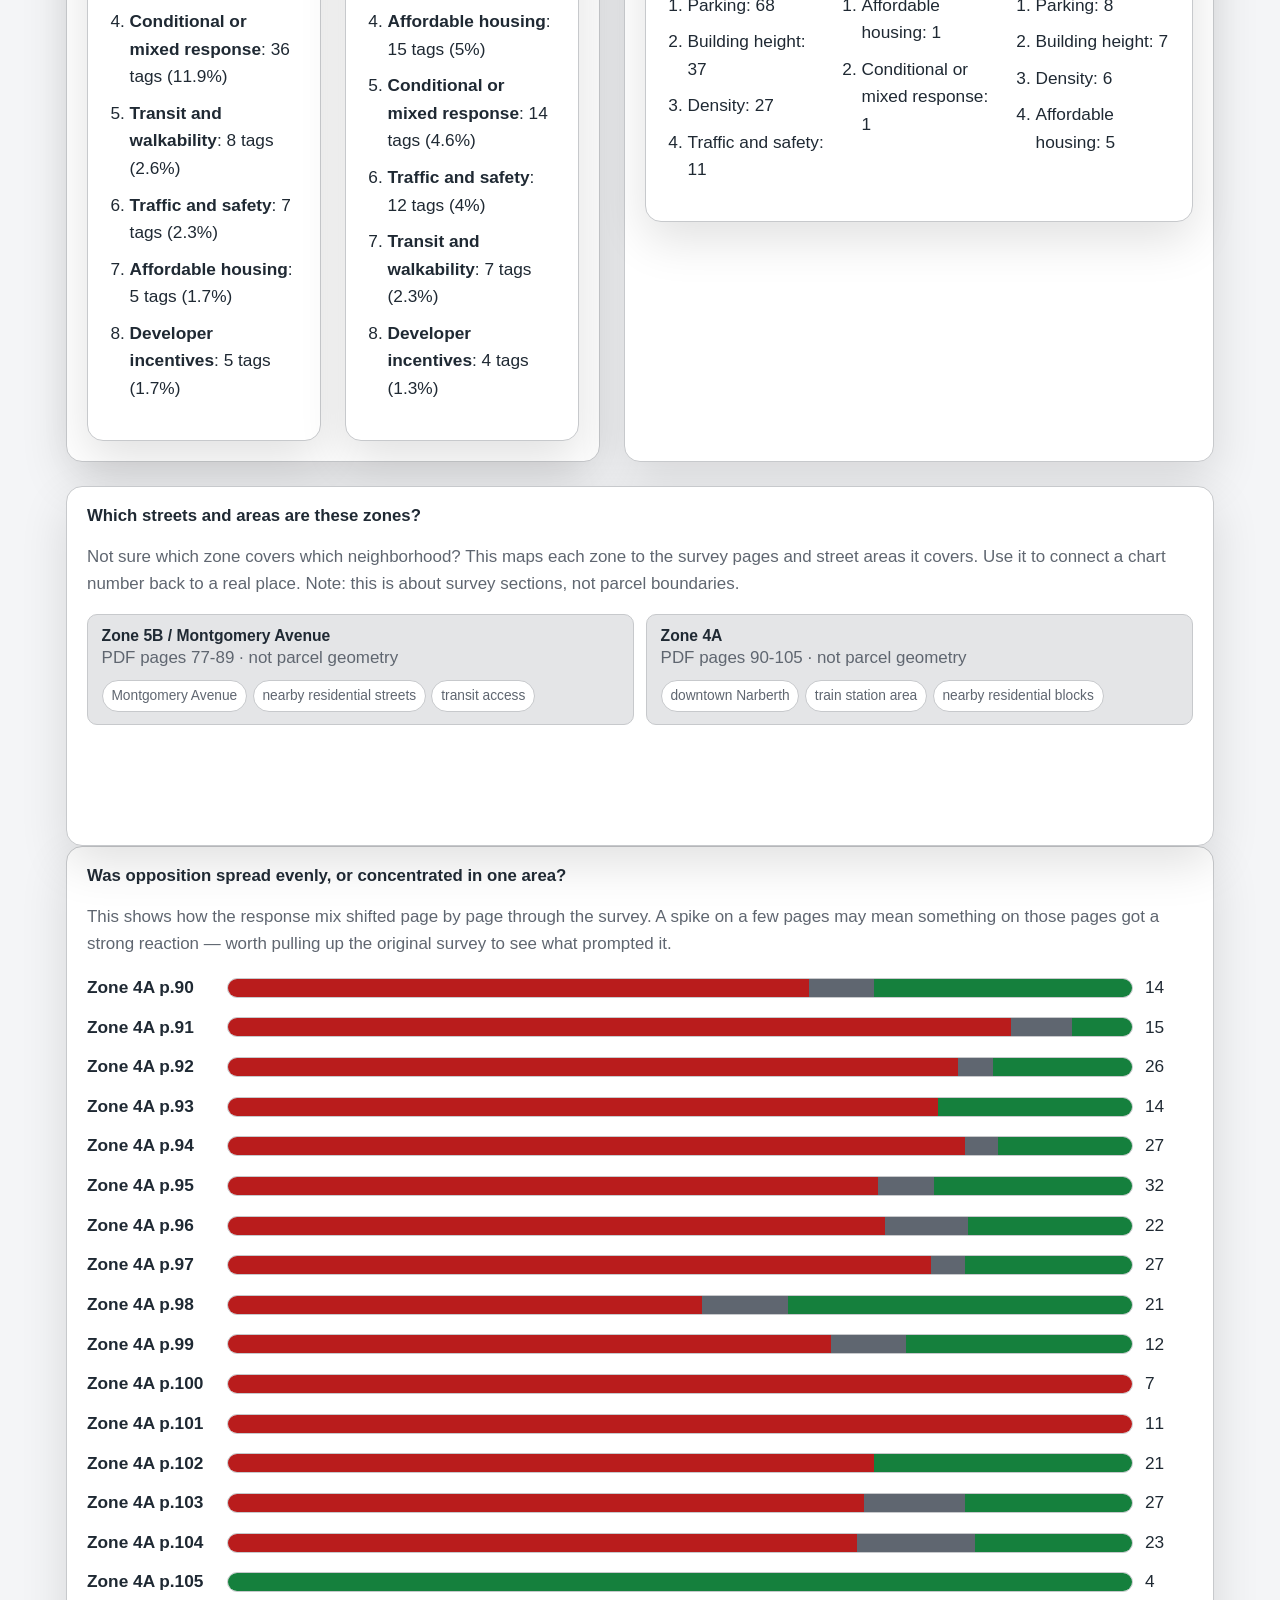
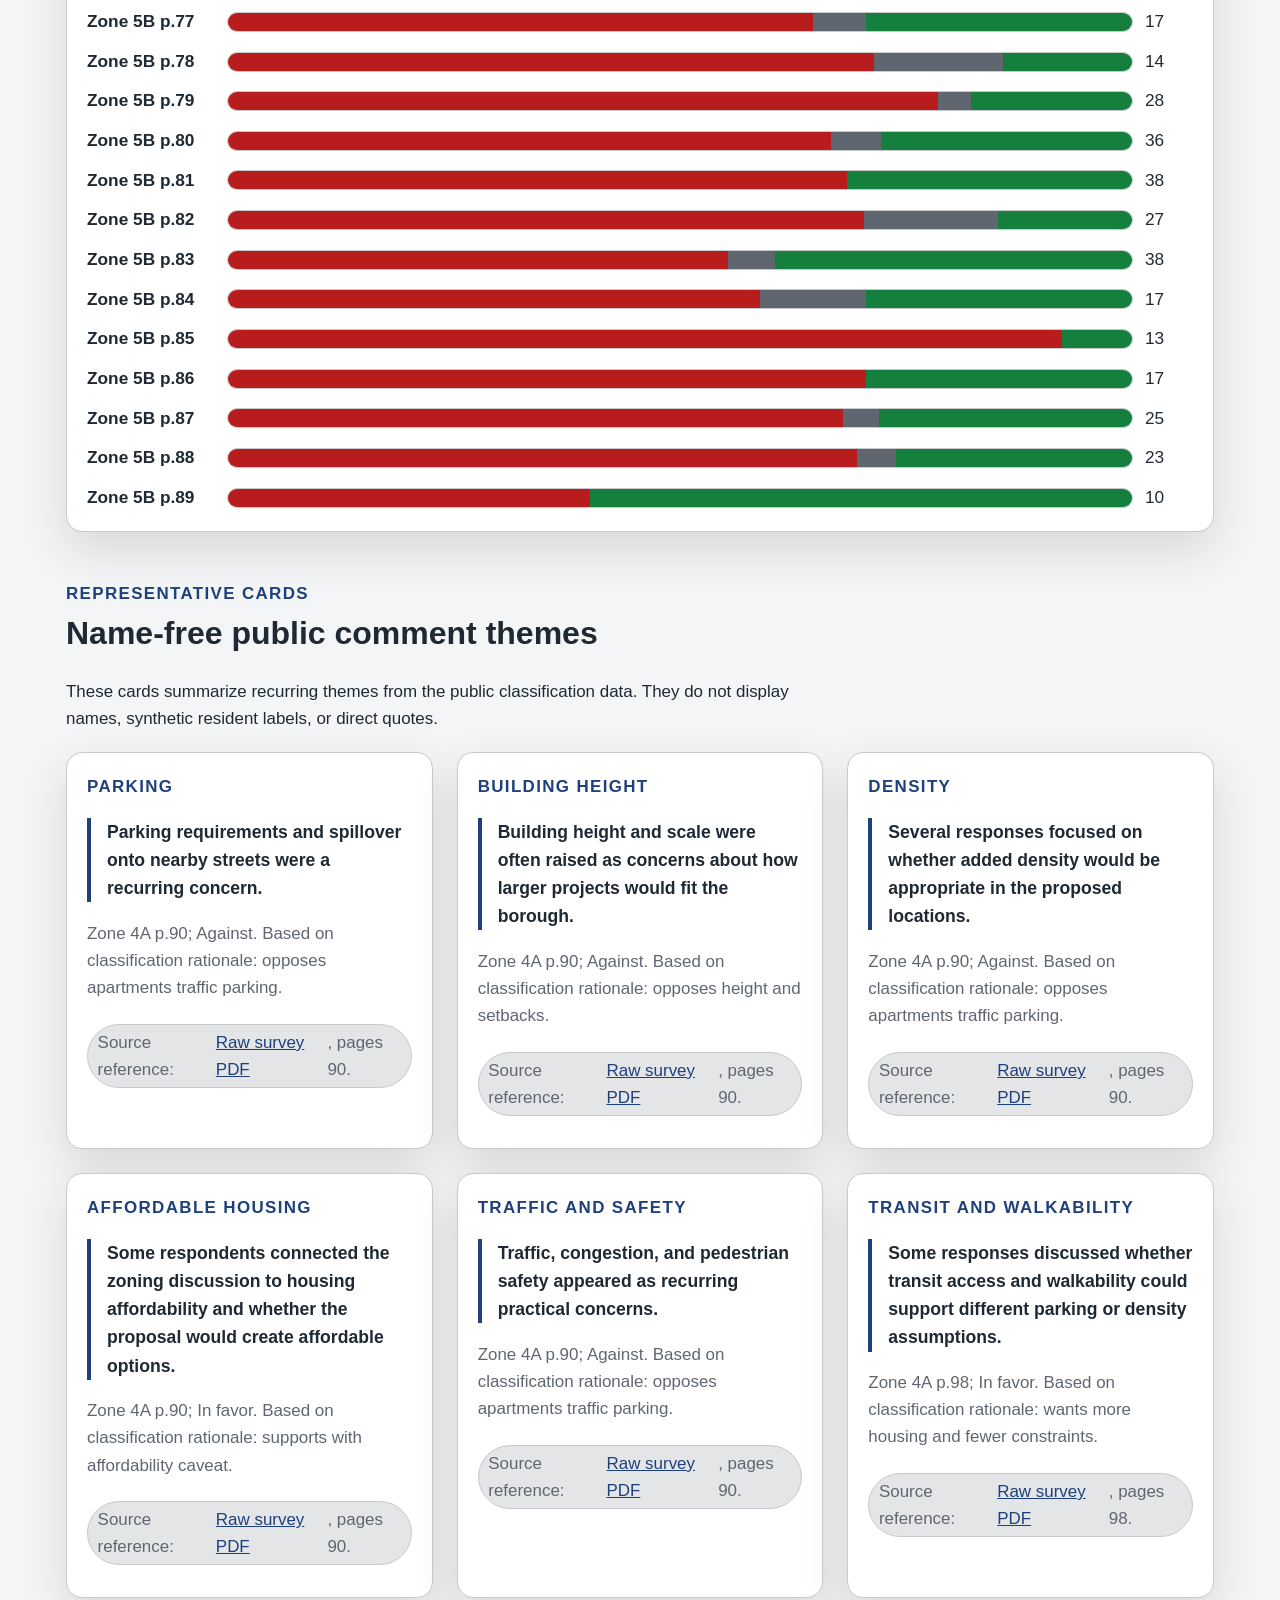
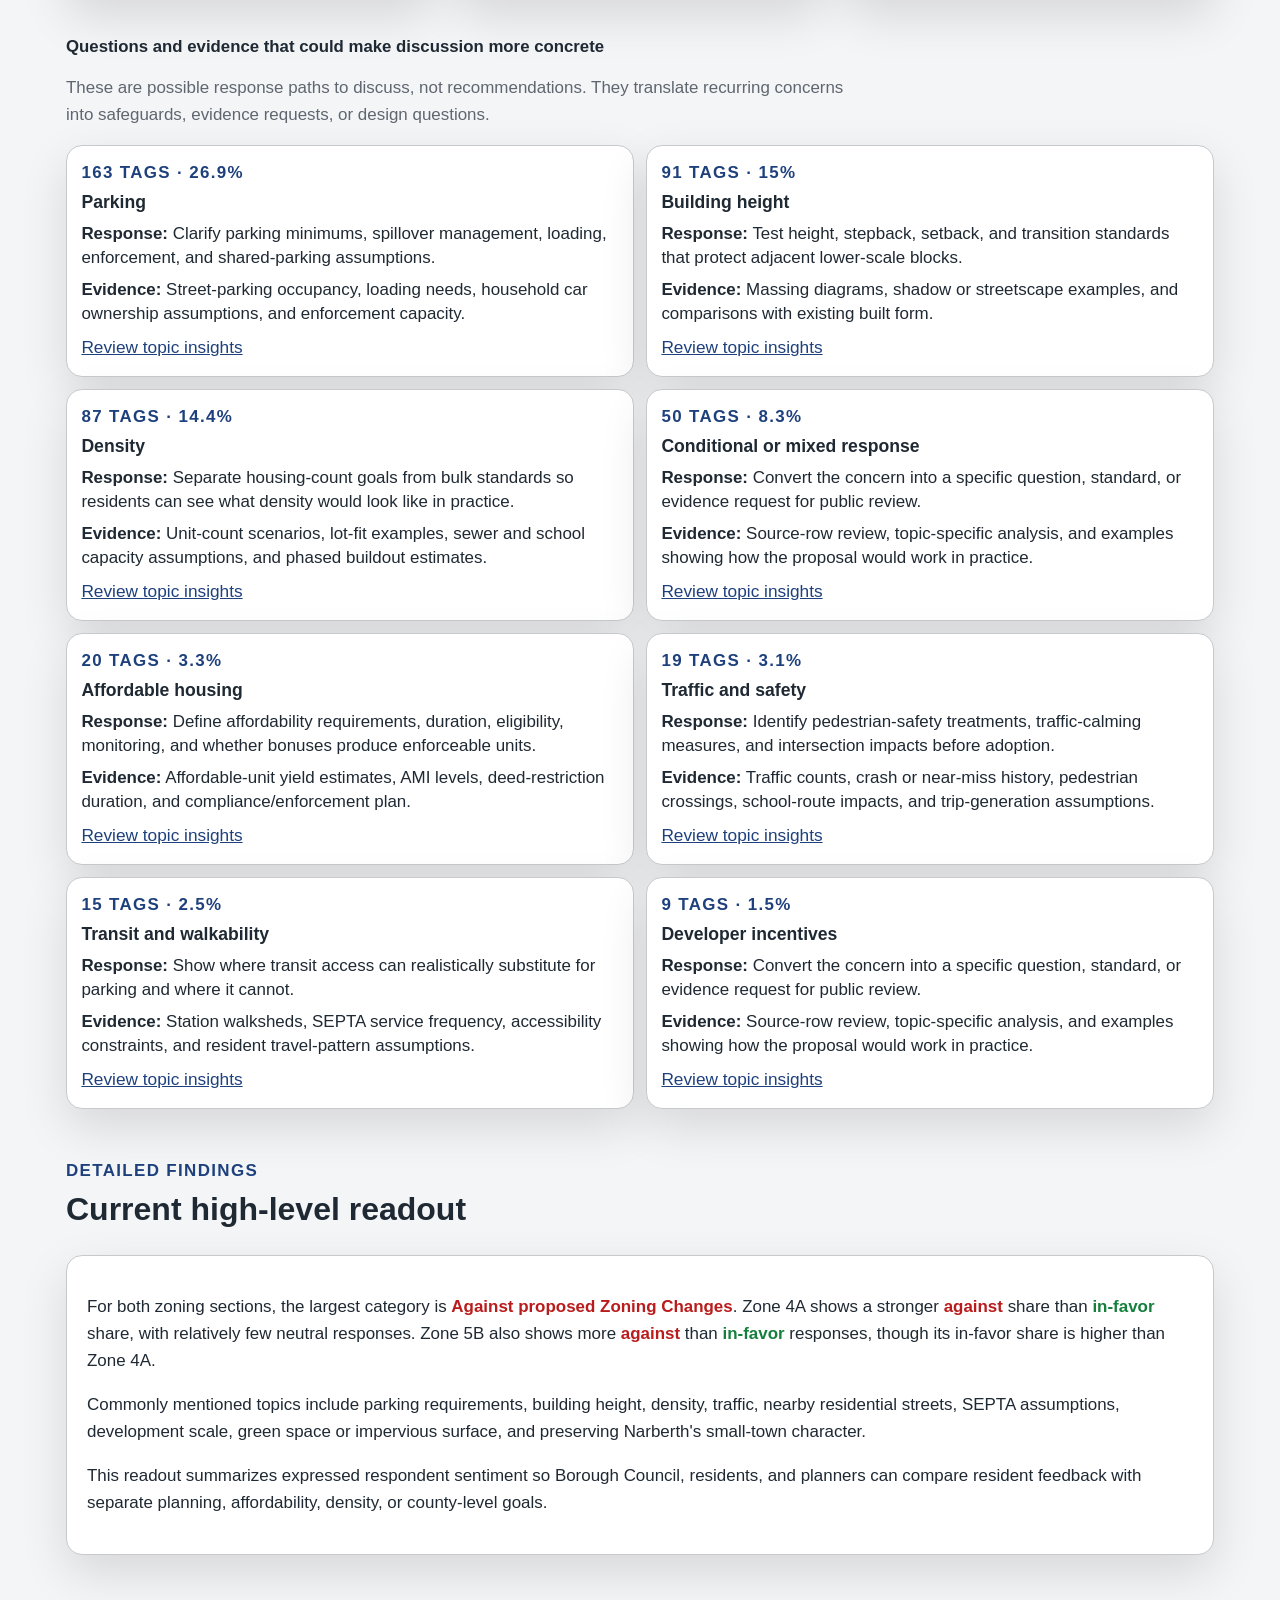
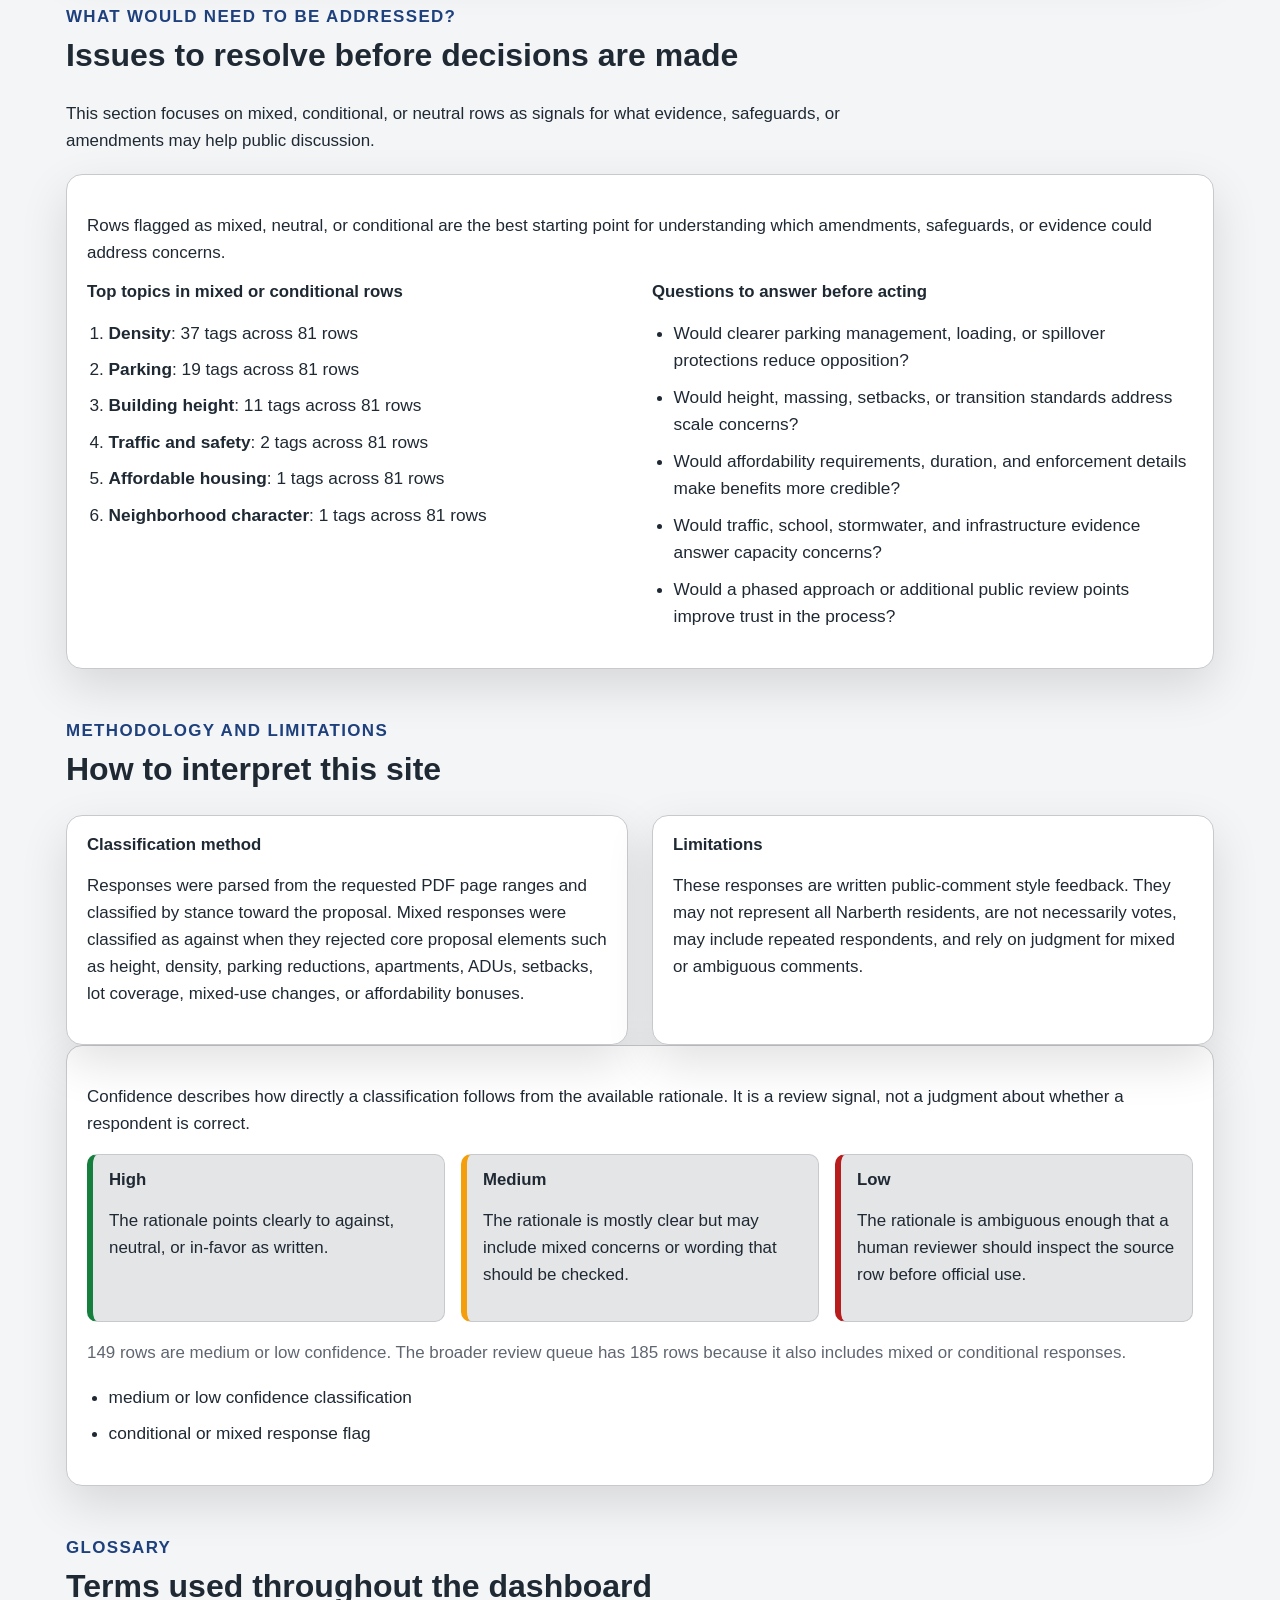
==== commit 82043593: "feat(ui): merge concern-to-response matrix into representative cards section - Absorb concern-respon" ====
--- a/docs/index.html
+++ b/docs/index.html
@@ -102,7 +102,7 @@
             <a href="#sources">Sources</a>
             <a href="#questions">Questions</a>
             <a href="#charts">Charts</a>
-            <a href="#concern-response">Concern matrix</a>
+            <a href="#representative-cards">Comment themes</a>
             <a href="#methodology">Methodology</a>
             <a href="#glossary">Glossary</a>
             <a href="#downloads">Downloads</a>
@@ -289,6 +289,14 @@
           </p>
         </div>
         <div id="quote-card-grid" class="card-grid three"></div>
+        <div class="section-heading compact-heading" style="margin-top:2.5rem">
+          <h3>Questions and evidence that could make discussion more concrete</h3>
+          <p class="muted">
+            These are possible response paths to discuss, not recommendations. They translate
+            recurring concerns into safeguards, evidence requests, or design questions.
+          </p>
+        </div>
+        <div id="concern-response-matrix" class="matrix-grid"></div>
       </section>
 
       <section id="findings" class="page-section">
@@ -329,18 +337,6 @@
           </p>
         </div>
         <div id="change-minds-panel" class="card"></div>
-      </section>
-
-      <section id="concern-response" class="page-section">
-        <div class="section-heading">
-          <p class="eyebrow">Concern-to-response matrix</p>
-          <h2>Questions and evidence that could make discussion more concrete</h2>
-          <p>
-            These are possible response paths to discuss, not recommendations. They translate
-            recurring concerns into safeguards, evidence requests, or design questions.
-          </p>
-        </div>
-        <div id="concern-response-matrix" class="matrix-grid"></div>
       </section>
 
       <section id="methodology" class="page-section">
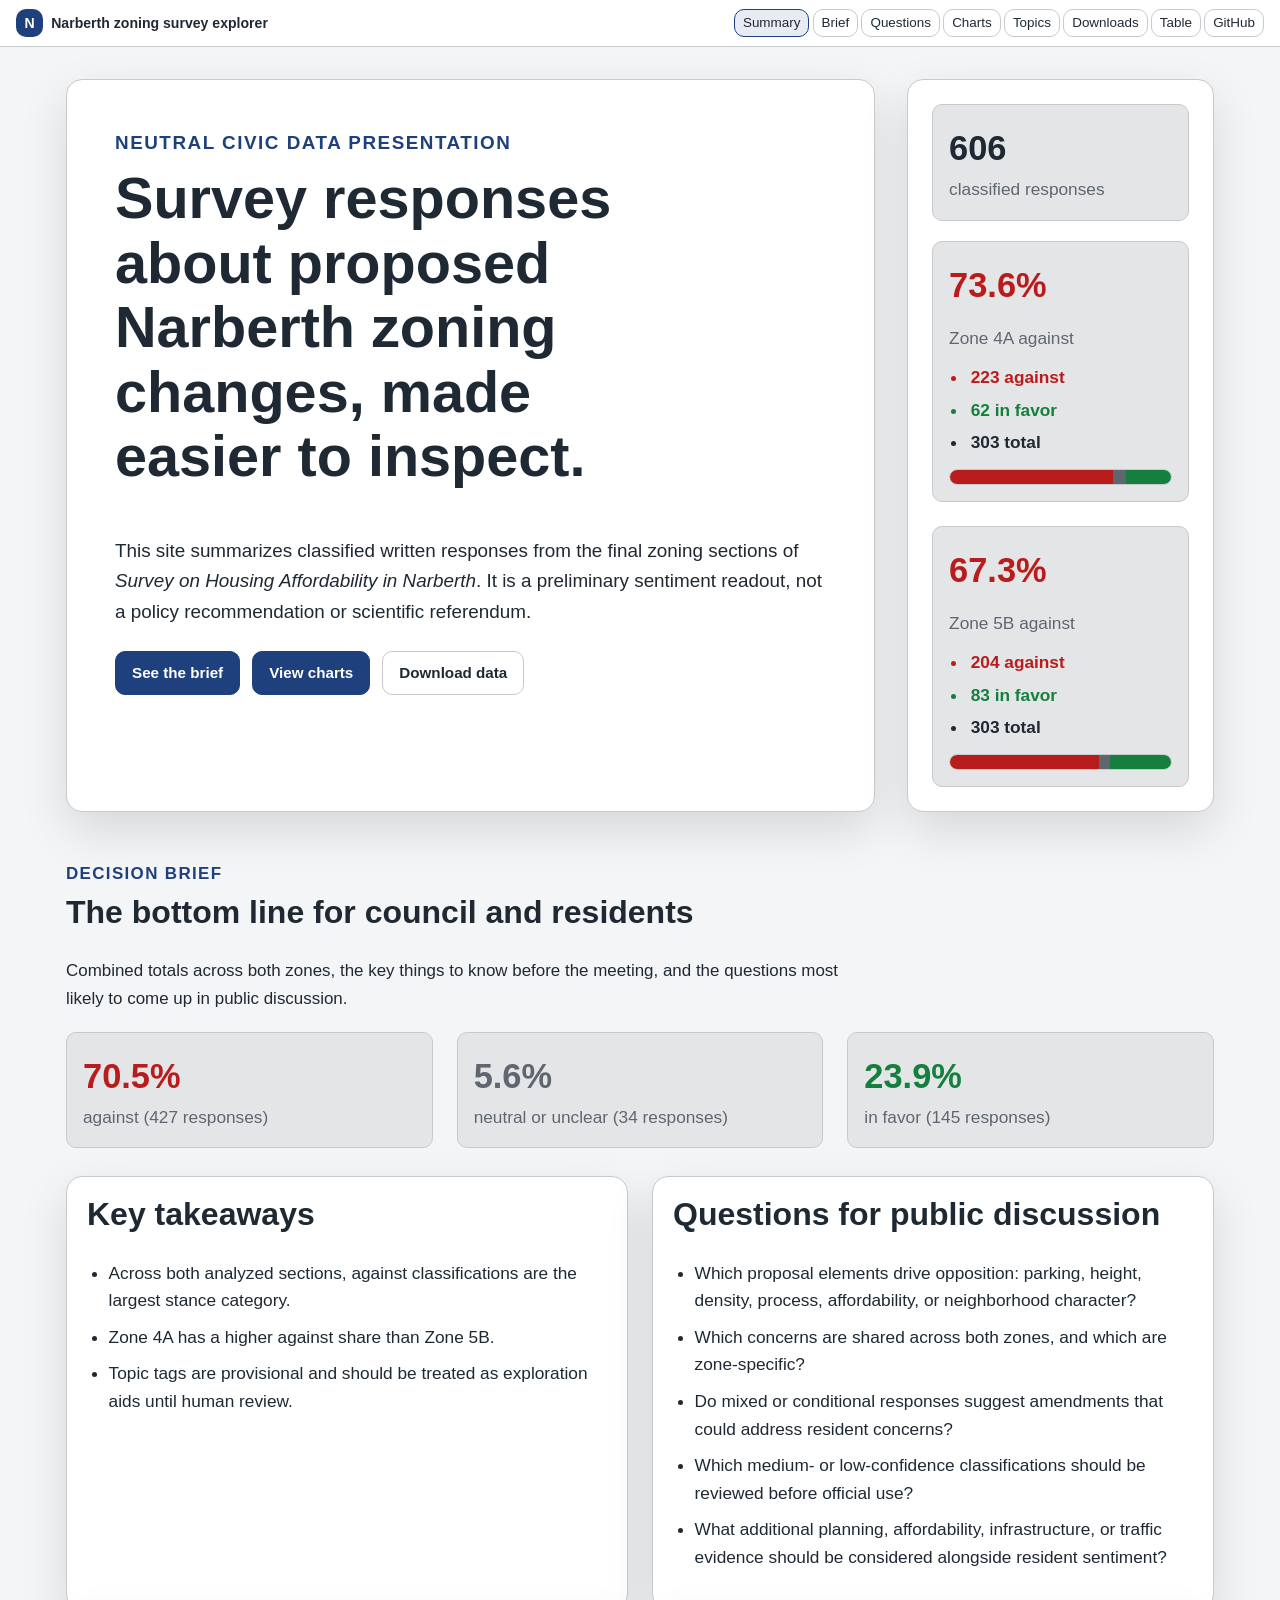
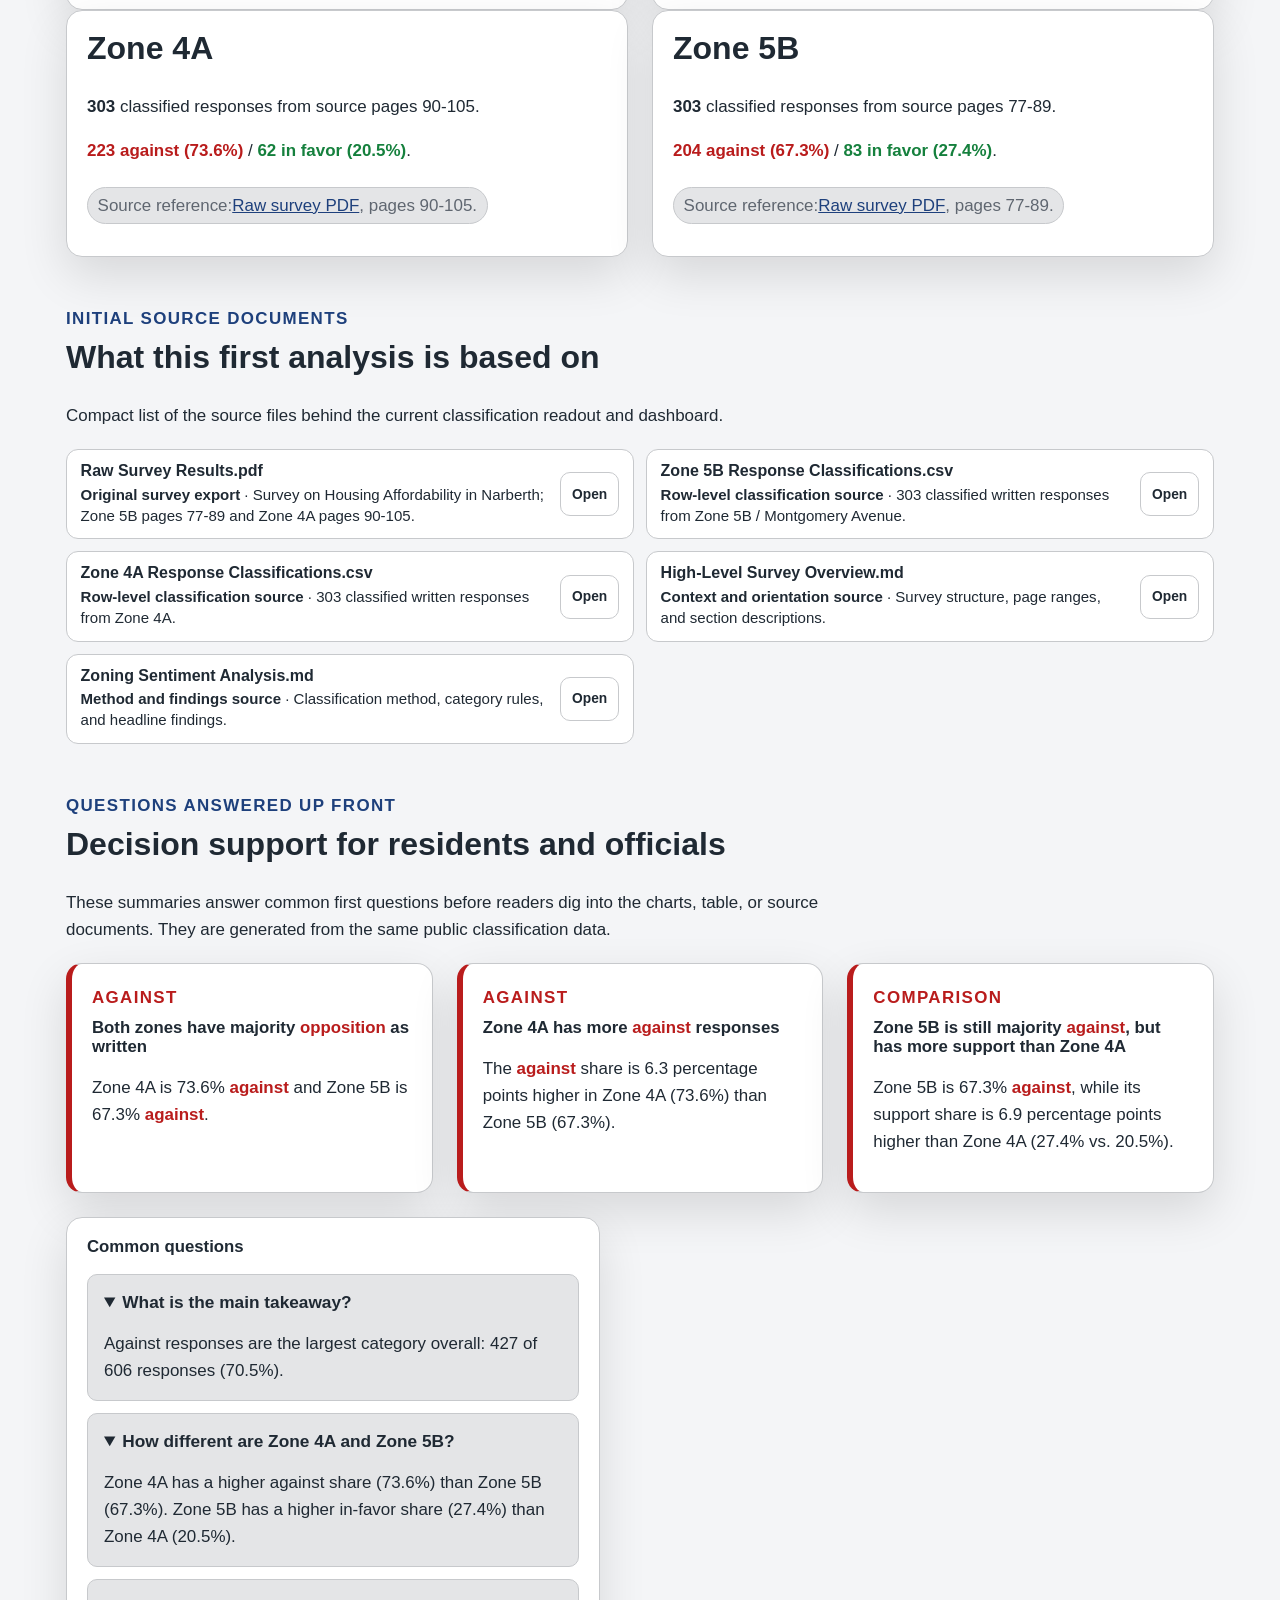
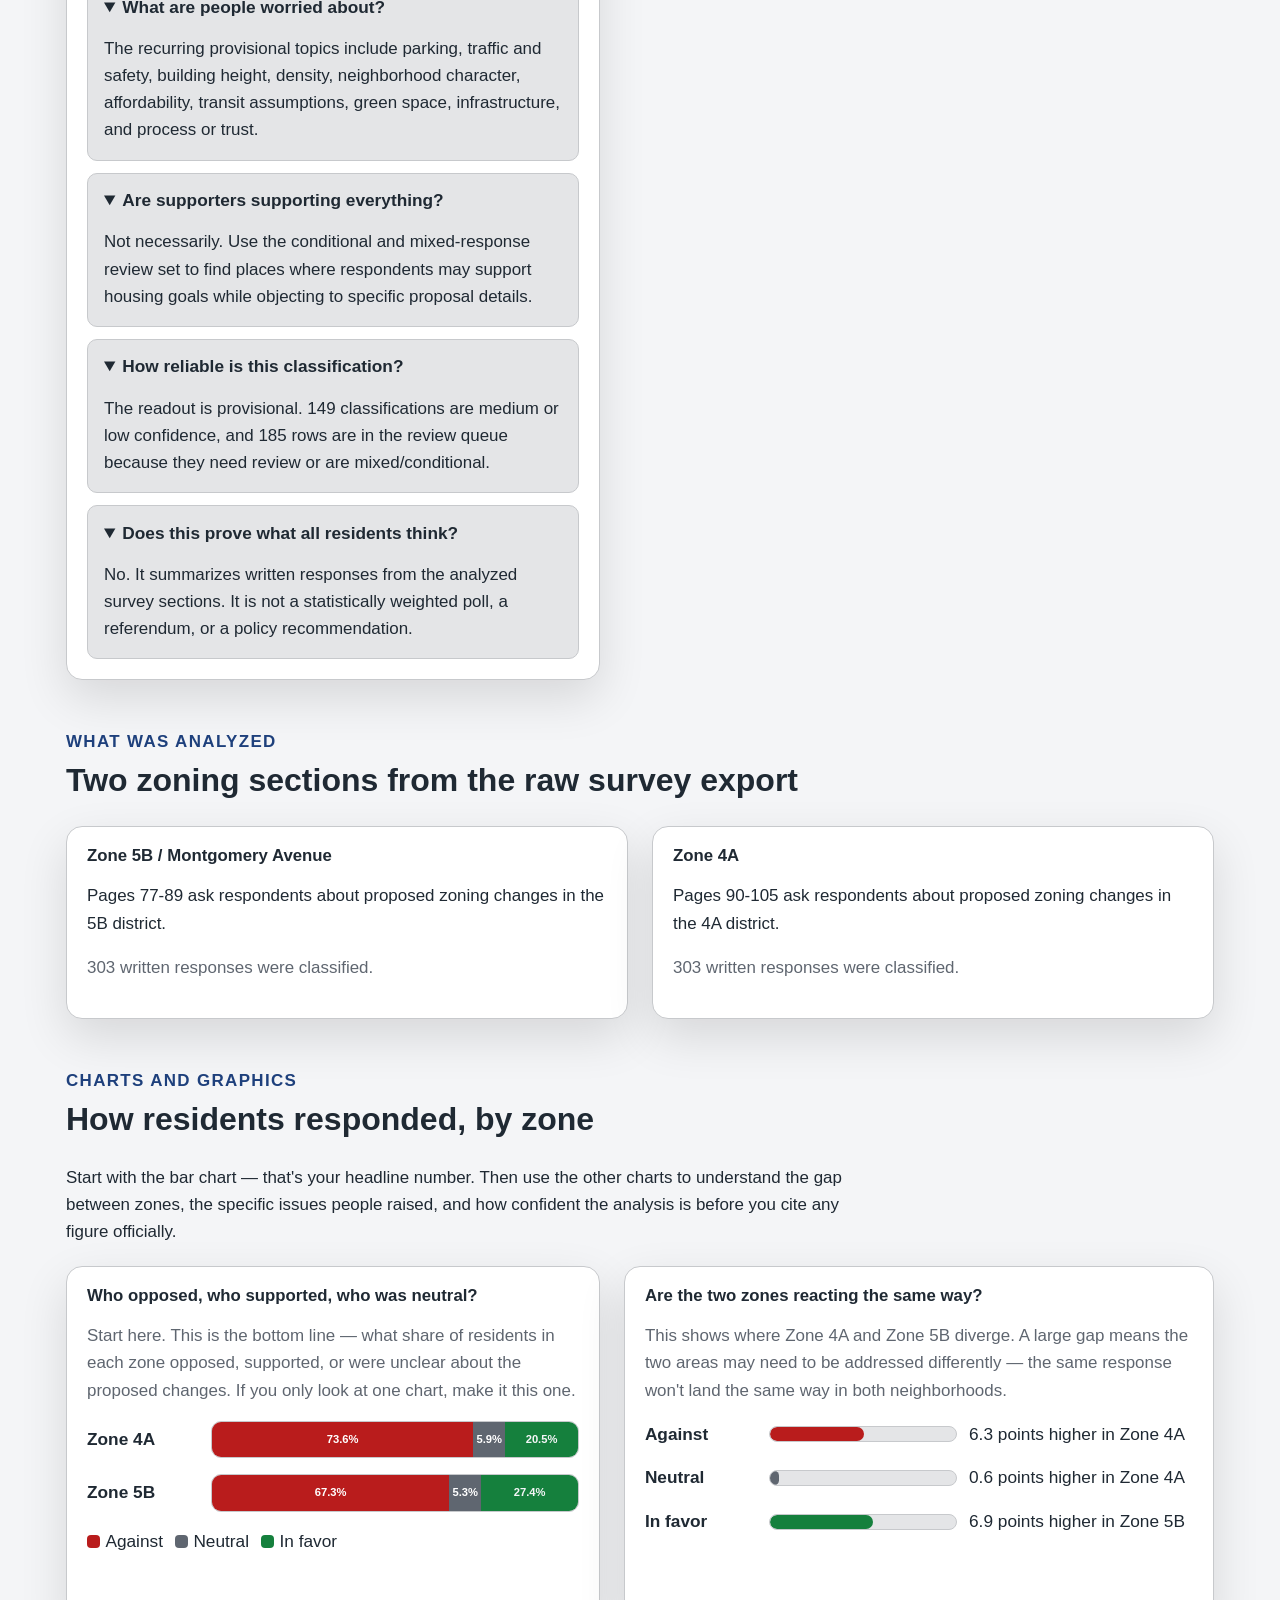
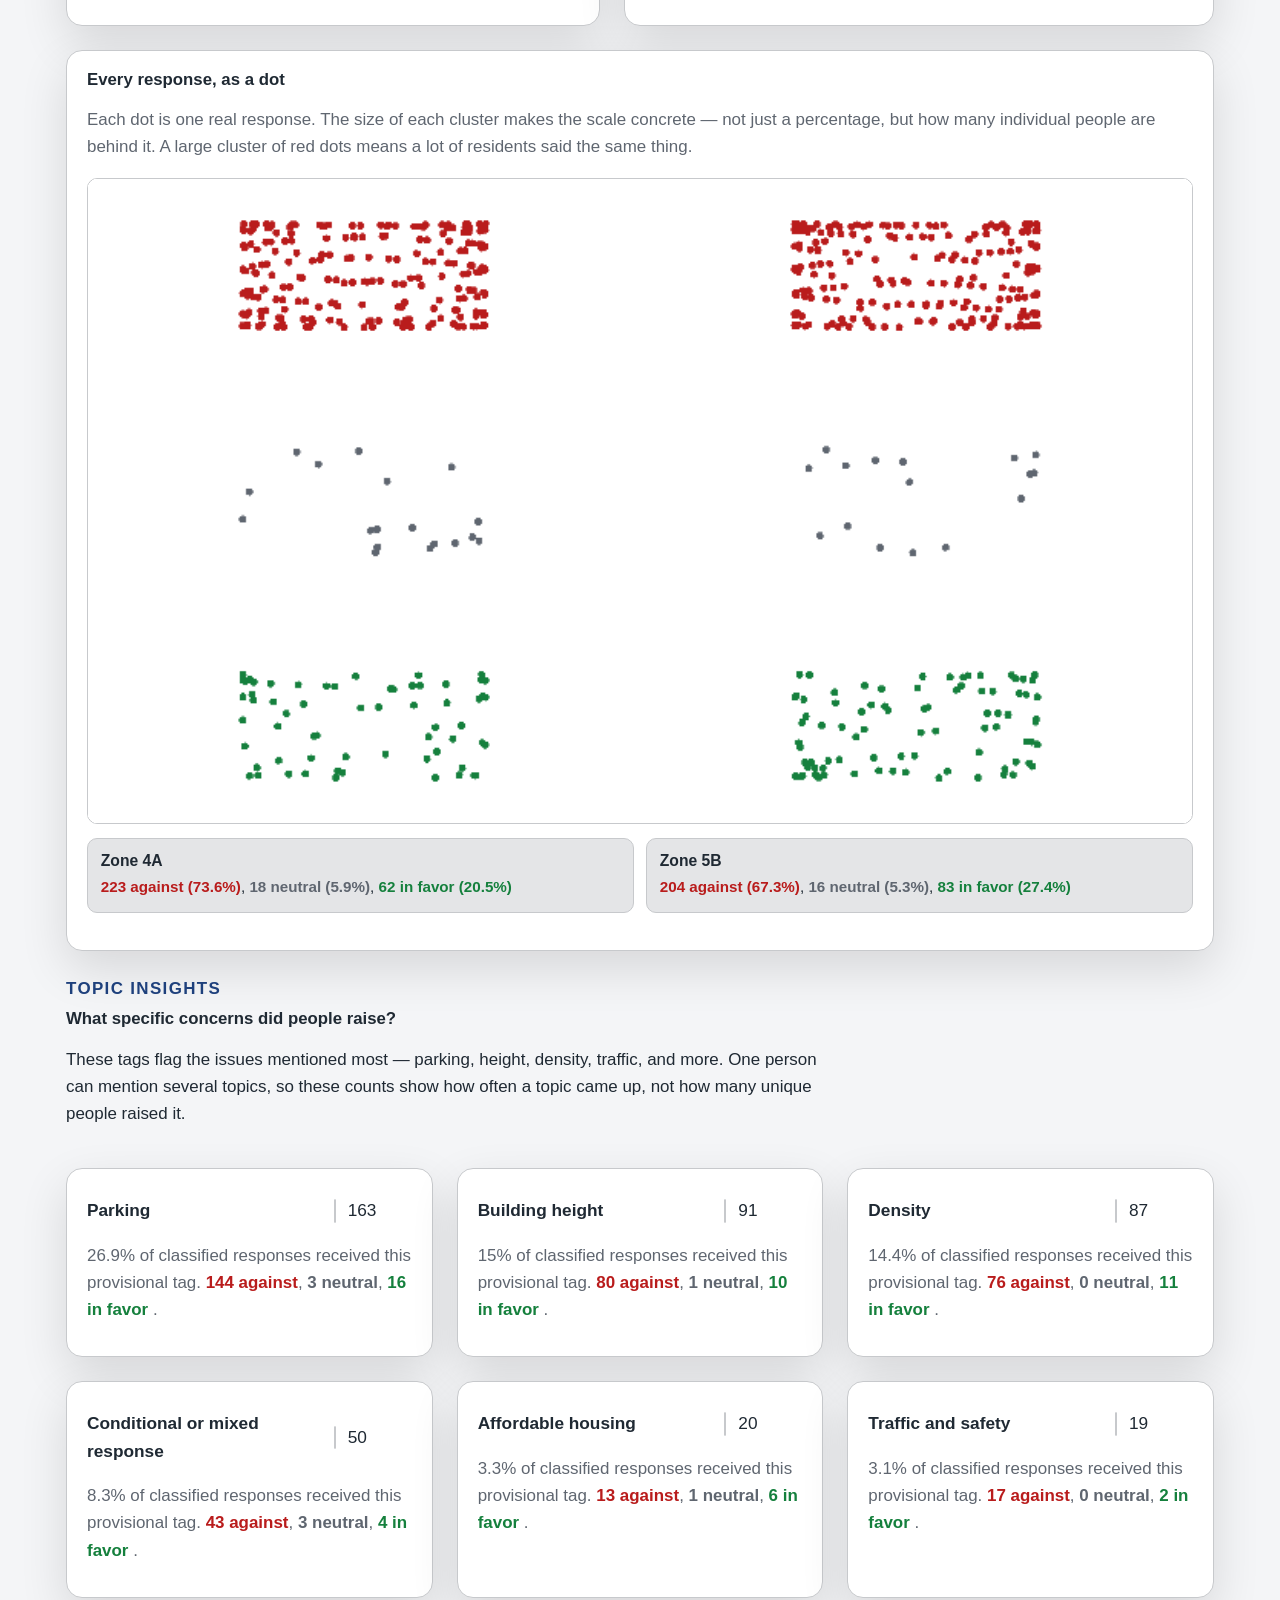
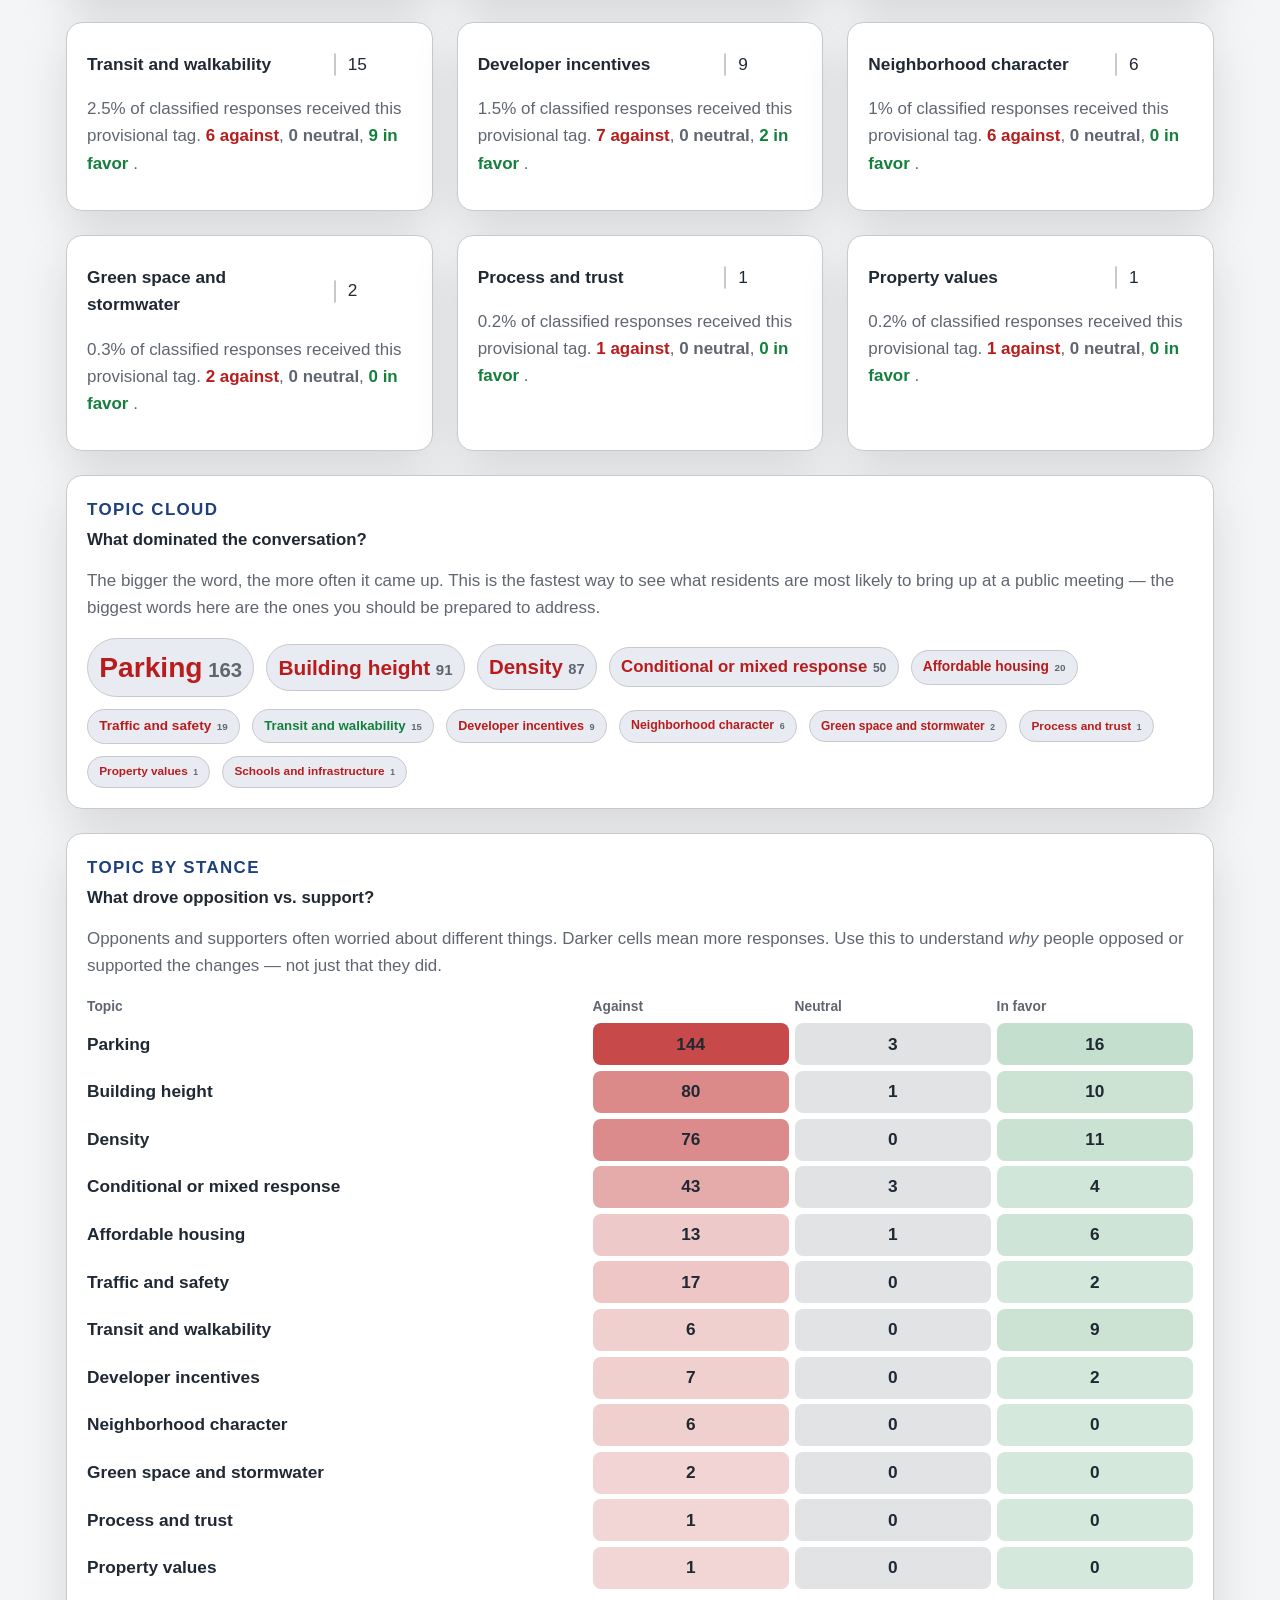
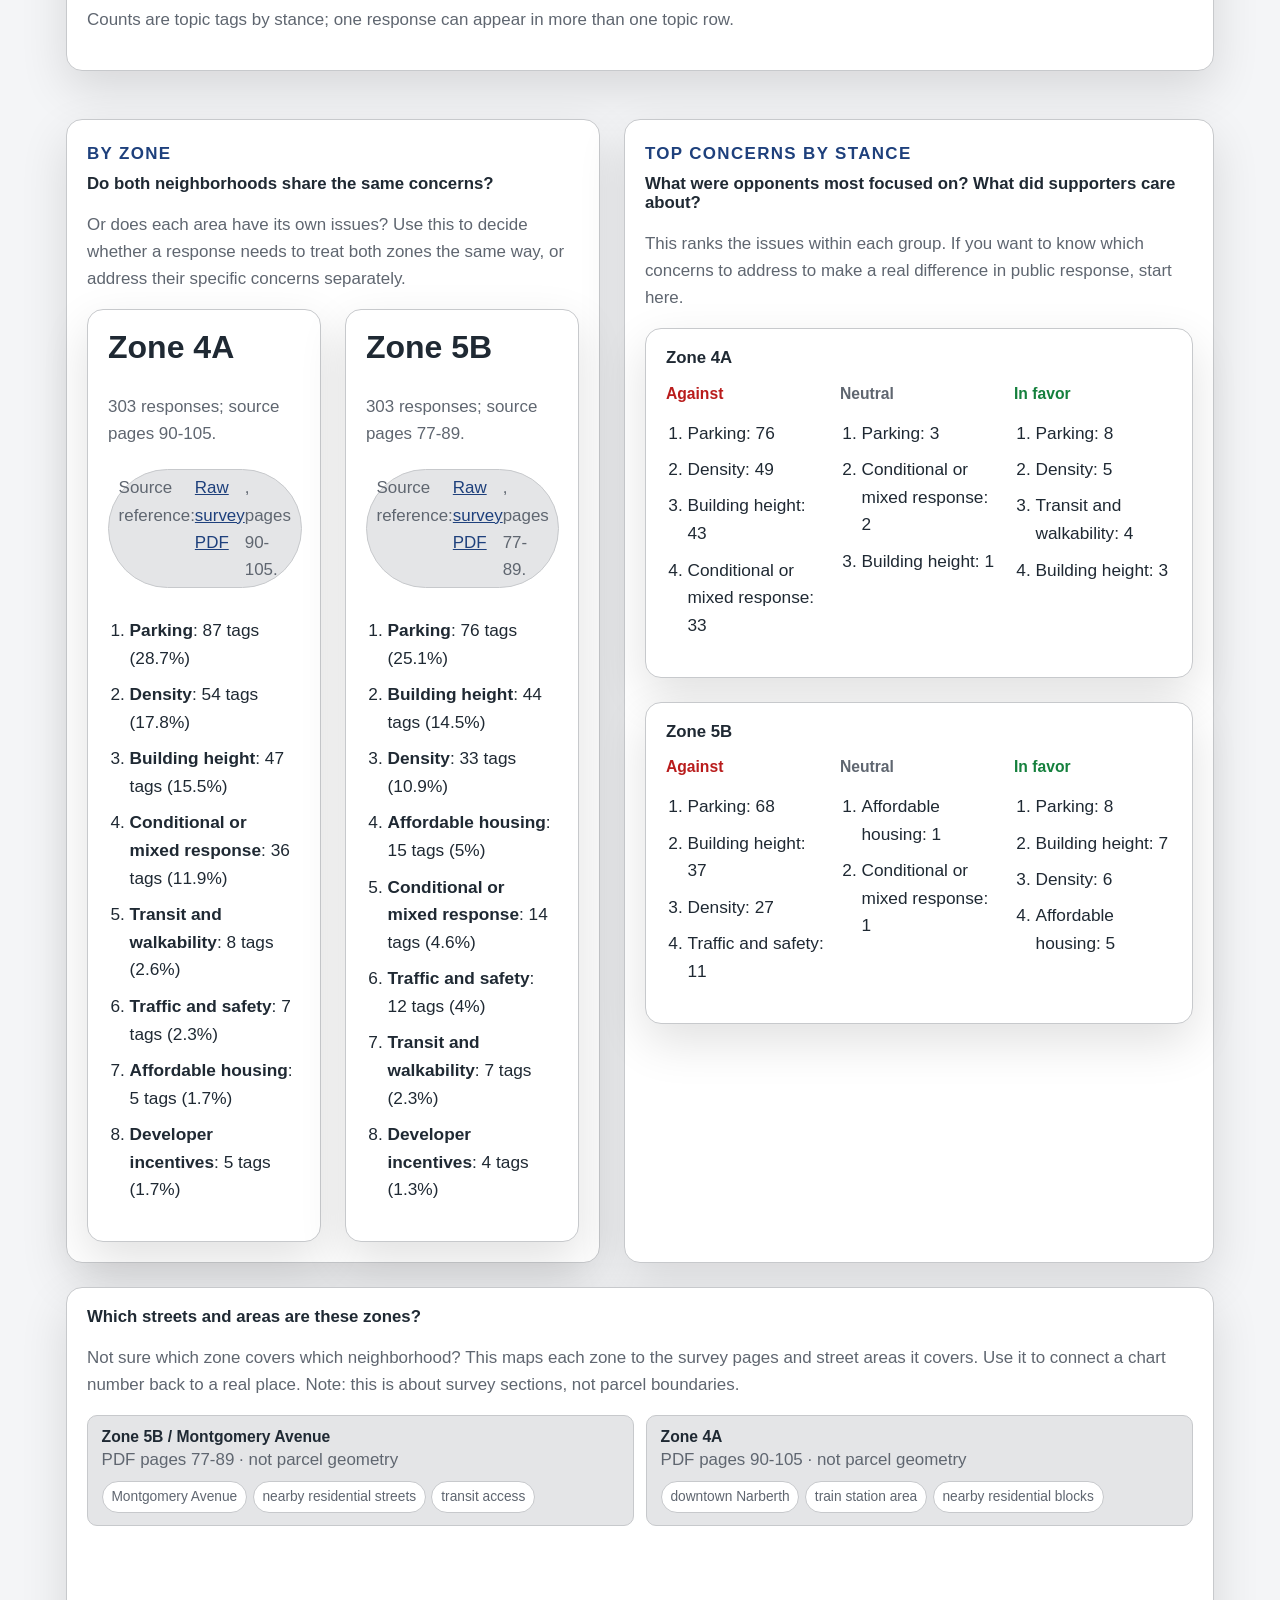
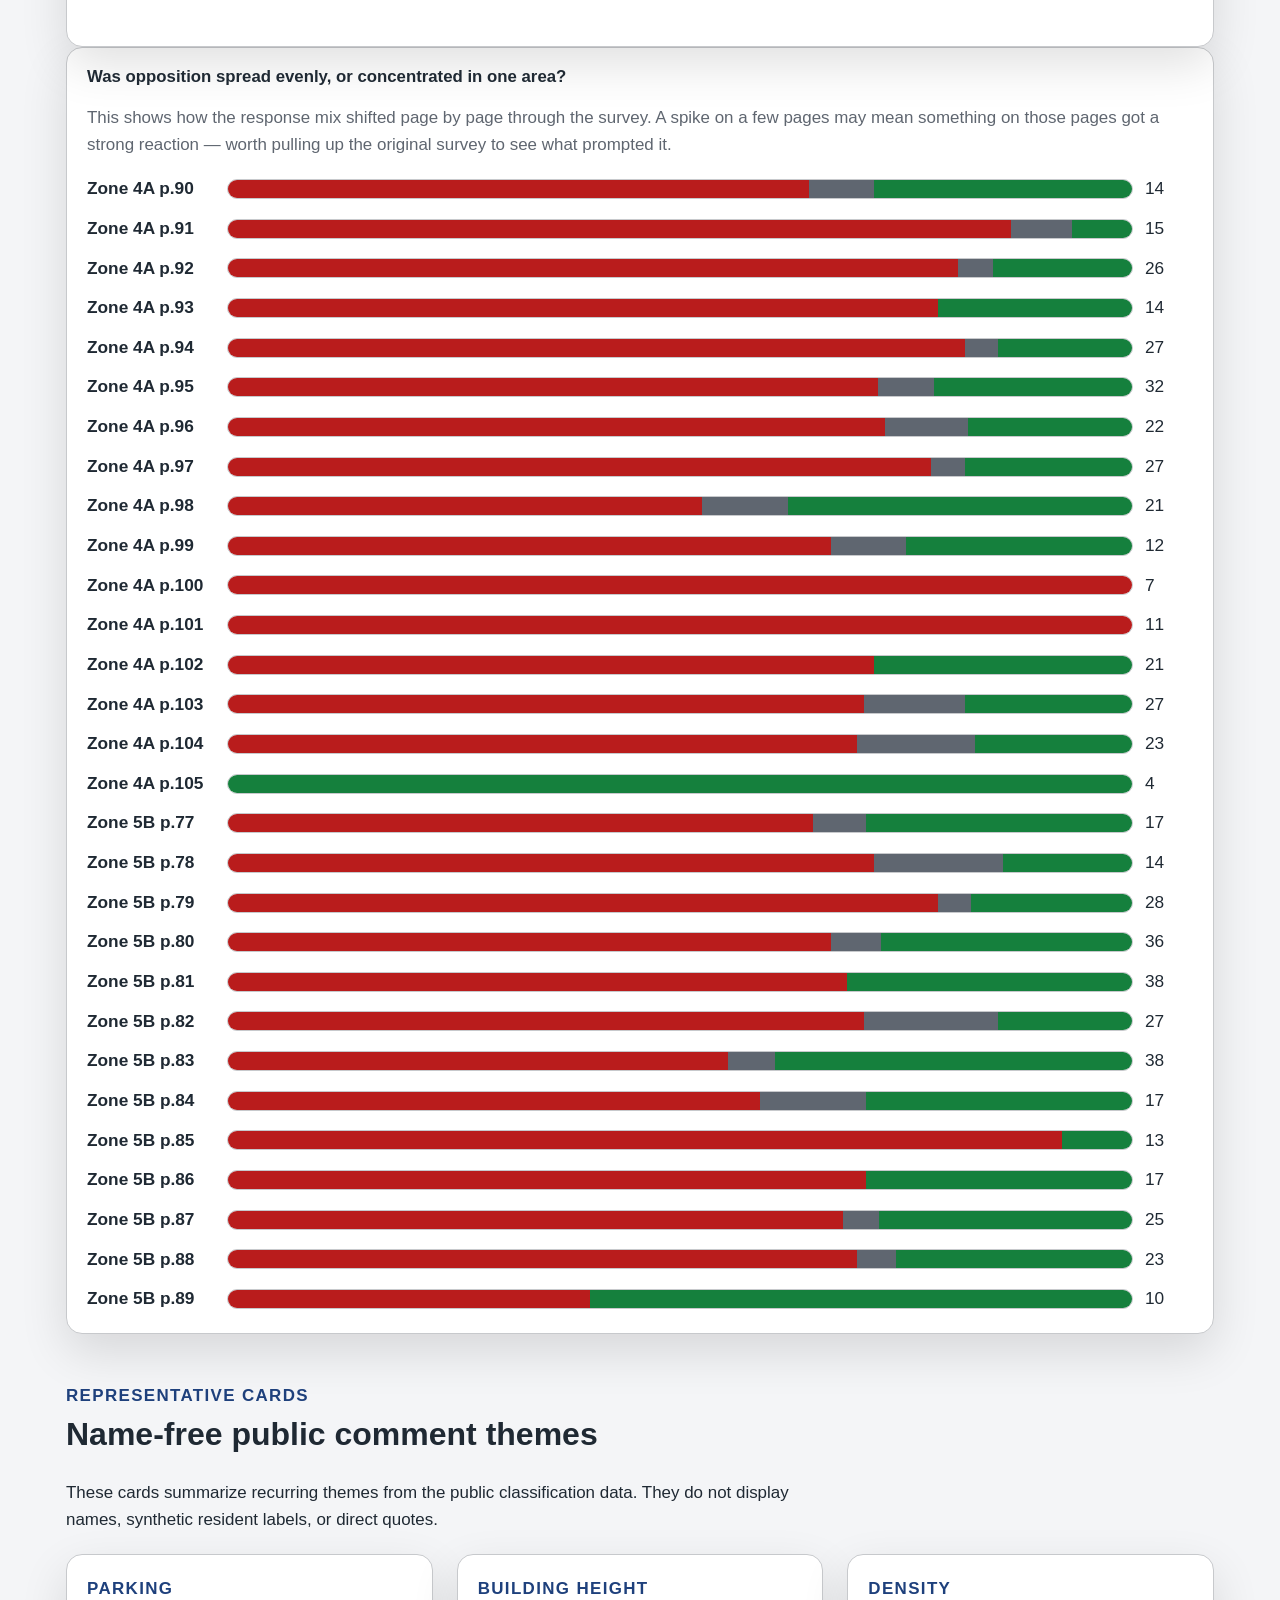
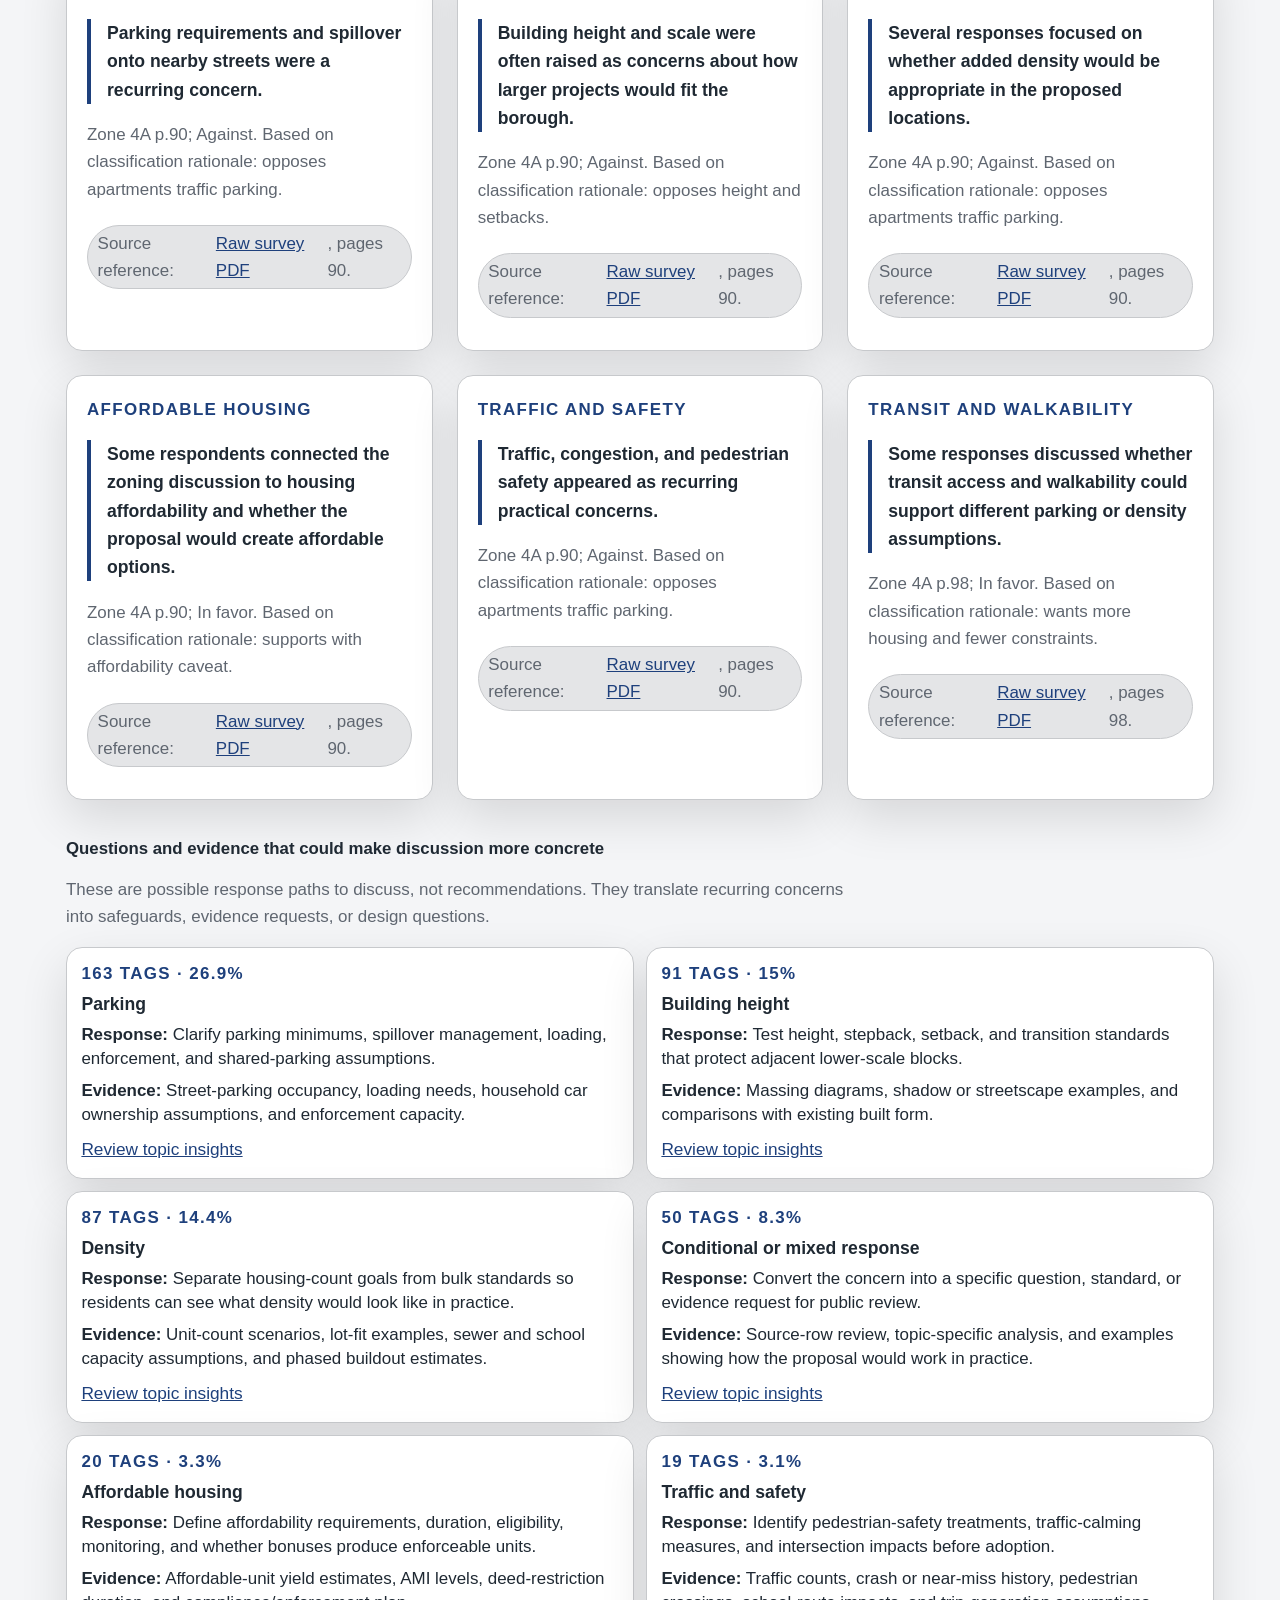
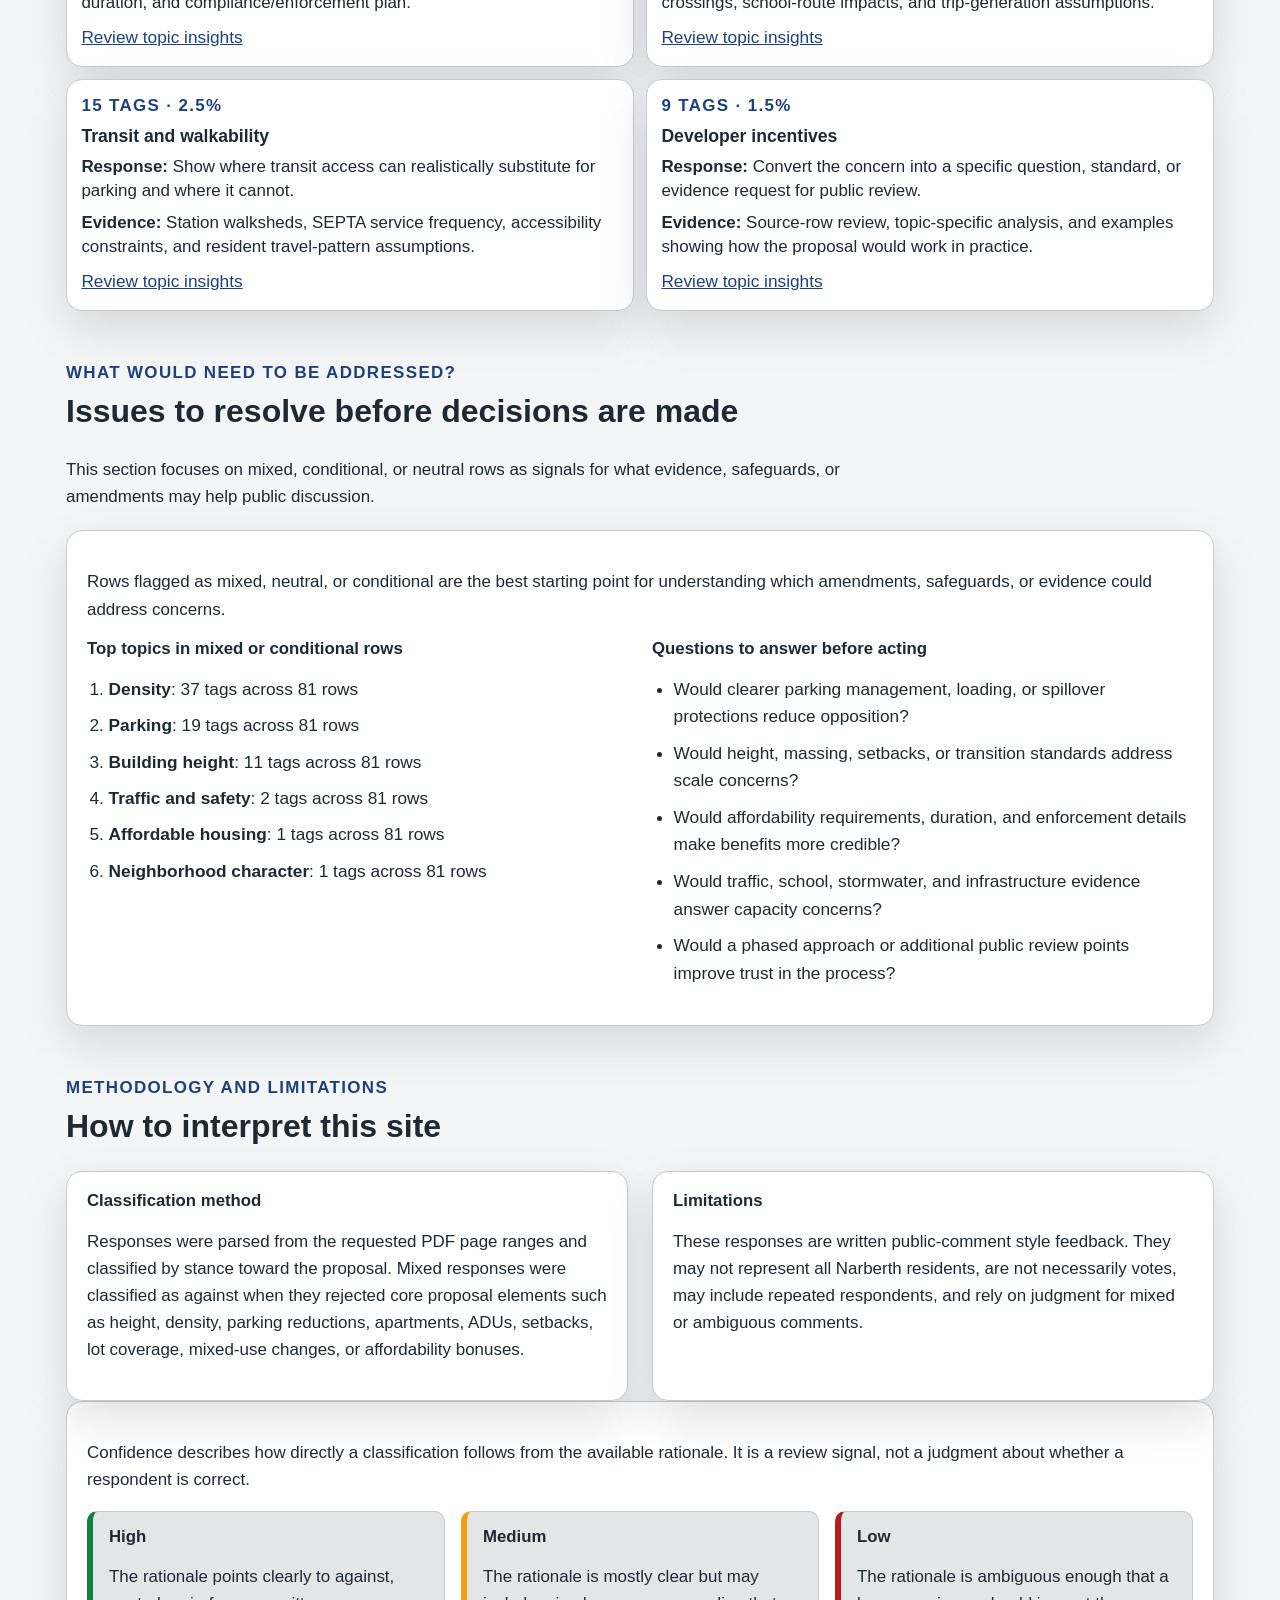
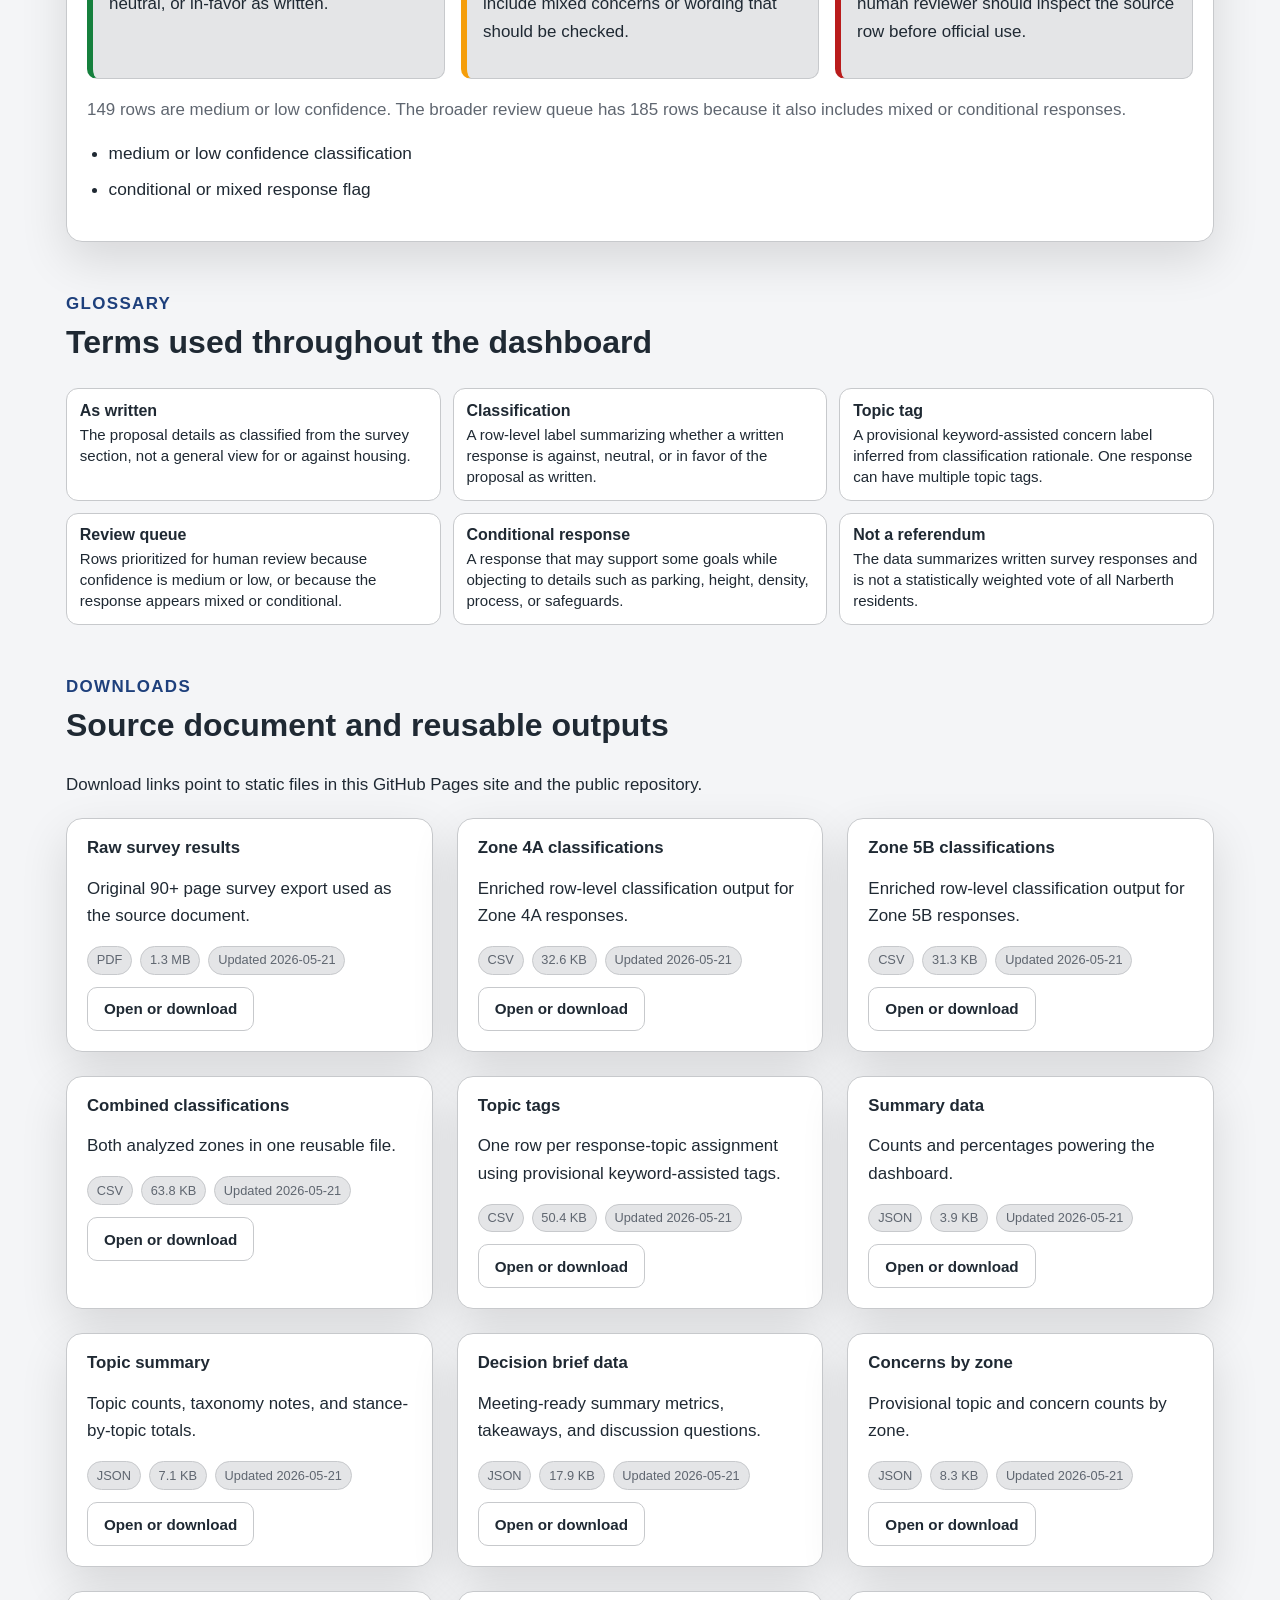
==== commit be93d275: "feat(ui): remove redundant sections and simplify page structure - Remove 'Read this first' section (" ====
--- a/docs/index.html
+++ b/docs/index.html
@@ -34,7 +34,6 @@
           <a href="#questions">Questions</a>
           <a href="#charts">Charts</a>
           <a href="#topic-insights">Topics</a>
-          <a href="#findings">Findings</a>
           <a href="#downloads">Downloads</a>
           <a href="table.html">Table</a>
           <a href="https://github.com/DaveVoyles/Narberth-Zoning" rel="noreferrer">GitHub</a>
@@ -53,7 +52,7 @@
             readout, not a policy recommendation or scientific referendum.
           </p>
           <div class="hero-actions">
-            <a class="button primary" href="#read-first">Read this first</a>
+            <a class="button primary" href="#brief">See the brief</a>
             <a class="button primary" href="#charts">View charts</a>
             <a class="button" href="#downloads">Download data</a>
           </div>
@@ -67,18 +66,6 @@
         </aside>
       </section>
 
-      <section id="read-first" class="page-section">
-        <div class="section-heading">
-          <p class="eyebrow">Read this first</p>
-          <h2>Five points to orient interpretation</h2>
-          <p>
-            Start here before using the charts. These points distinguish what the data can say from
-            what still needs source review, planning evidence, or public discussion.
-          </p>
-        </div>
-        <div id="read-first-panel" class="card-grid read-first-grid"></div>
-      </section>
-
       <section id="brief" class="page-section">
         <div class="section-heading">
           <p class="eyebrow">Decision brief</p>
@@ -92,24 +79,6 @@
         <div id="brief-zones" class="card-grid two"></div>
       </section>
 
-      <section class="page-section compact-section">
-        <div class="content-card">
-          <h2>Shareable section links</h2>
-          <p class="muted">Use these stable anchors to point someone directly to the part of the dashboard they need.</p>
-          <nav class="anchor-list" aria-label="Shareable section links">
-            <a href="#read-first">Read first</a>
-            <a href="#brief">Brief</a>
-            <a href="#sources">Sources</a>
-            <a href="#questions">Questions</a>
-            <a href="#charts">Charts</a>
-            <a href="#representative-cards">Comment themes</a>
-            <a href="#methodology">Methodology</a>
-            <a href="#glossary">Glossary</a>
-            <a href="#downloads">Downloads</a>
-          </nav>
-        </div>
-      </section>
-
       <section id="sources" class="page-section">
         <div class="section-heading">
           <p class="eyebrow">Initial source documents</p>
@@ -135,10 +104,6 @@
           <article class="card">
             <h3>Common questions</h3>
             <div id="decision-faq" class="faq-list"></div>
-          </article>
-          <article class="card">
-            <h3>Confidence and review needed</h3>
-            <div id="confidence-callout"></div>
           </article>
         </div>
       </section>
@@ -299,34 +264,6 @@
         <div id="concern-response-matrix" class="matrix-grid"></div>
       </section>
 
-      <section id="findings" class="page-section">
-        <div class="section-heading">
-          <p class="eyebrow">Detailed findings</p>
-          <h2>Current high-level readout</h2>
-        </div>
-        <div class="content-card">
-          <p>
-            For both zoning sections, the largest category is
-            <strong class="tone-negative">Against proposed Zoning Changes</strong>.
-            Zone 4A shows a stronger <span class="tone-negative">against</span> share than
-            <span class="tone-positive">in-favor</span> share, with relatively few neutral responses.
-            Zone 5B also shows more <span class="tone-negative">against</span> than
-            <span class="tone-positive">in-favor</span> responses, though its in-favor share is higher
-            than Zone 4A.
-          </p>
-          <p>
-            Commonly mentioned topics include parking requirements, building height, density, traffic,
-            nearby residential streets, SEPTA assumptions, development scale, green space or impervious
-            surface, and preserving Narberth's small-town character.
-          </p>
-          <p>
-            This readout summarizes expressed respondent sentiment so Borough Council, residents, and
-            planners can compare resident feedback with separate planning, affordability, density, or
-            county-level goals.
-          </p>
-        </div>
-      </section>
-
       <section id="change-minds" class="page-section">
         <div class="section-heading">
           <p class="eyebrow">What would need to be addressed?</p>
@@ -372,35 +309,6 @@
           <h2>Terms used throughout the dashboard</h2>
         </div>
         <div id="glossary-list" class="glossary-grid"></div>
-      </section>
-
-      <section id="audit" class="page-section">
-        <div class="section-heading">
-          <p class="eyebrow">Trust and reviewability</p>
-          <h2>How to audit this data</h2>
-          <p>
-            The dashboard is designed so every visual can be traced back to downloadable row-level
-            data. Topic tags are provisional and should be reviewed before being treated as final.
-          </p>
-        </div>
-        <div class="card-grid three">
-          <article class="card">
-            <h3>Review queue</h3>
-            <p id="review-queue-summary">Loading confidence review summary...</p>
-          </article>
-          <article class="card">
-            <h3>Privacy guardrail</h3>
-            <p>
-              The public table shows classification rationale. Representative cards summarize themes
-              without names, synthetic resident labels, or direct quotes.
-            </p>
-          </article>
-          <article class="card">
-            <h3>Generated file manifest</h3>
-            <p id="manifest-summary">Loading generated file manifest...</p>
-            <a class="button" href="data/manifest.json" download>Download manifest</a>
-          </article>
-        </div>
       </section>
 
       <section id="downloads" class="page-section">
